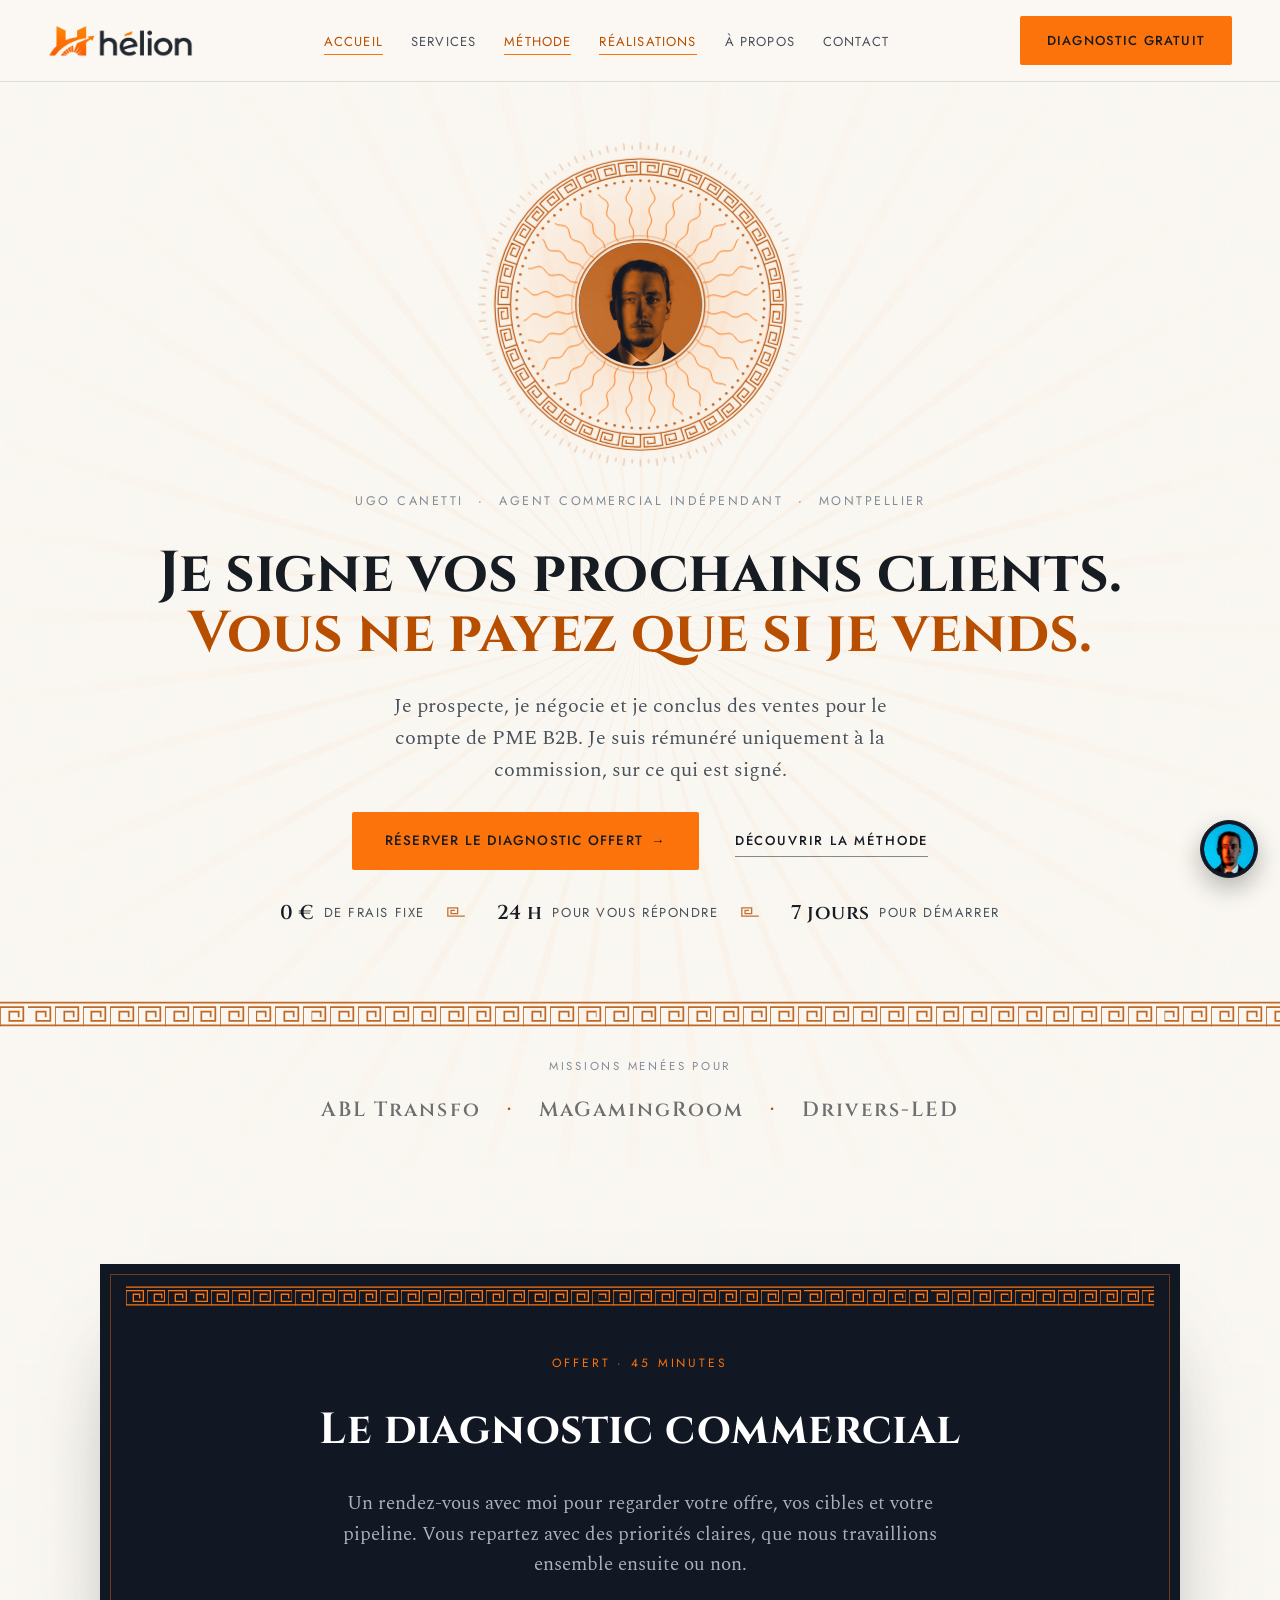
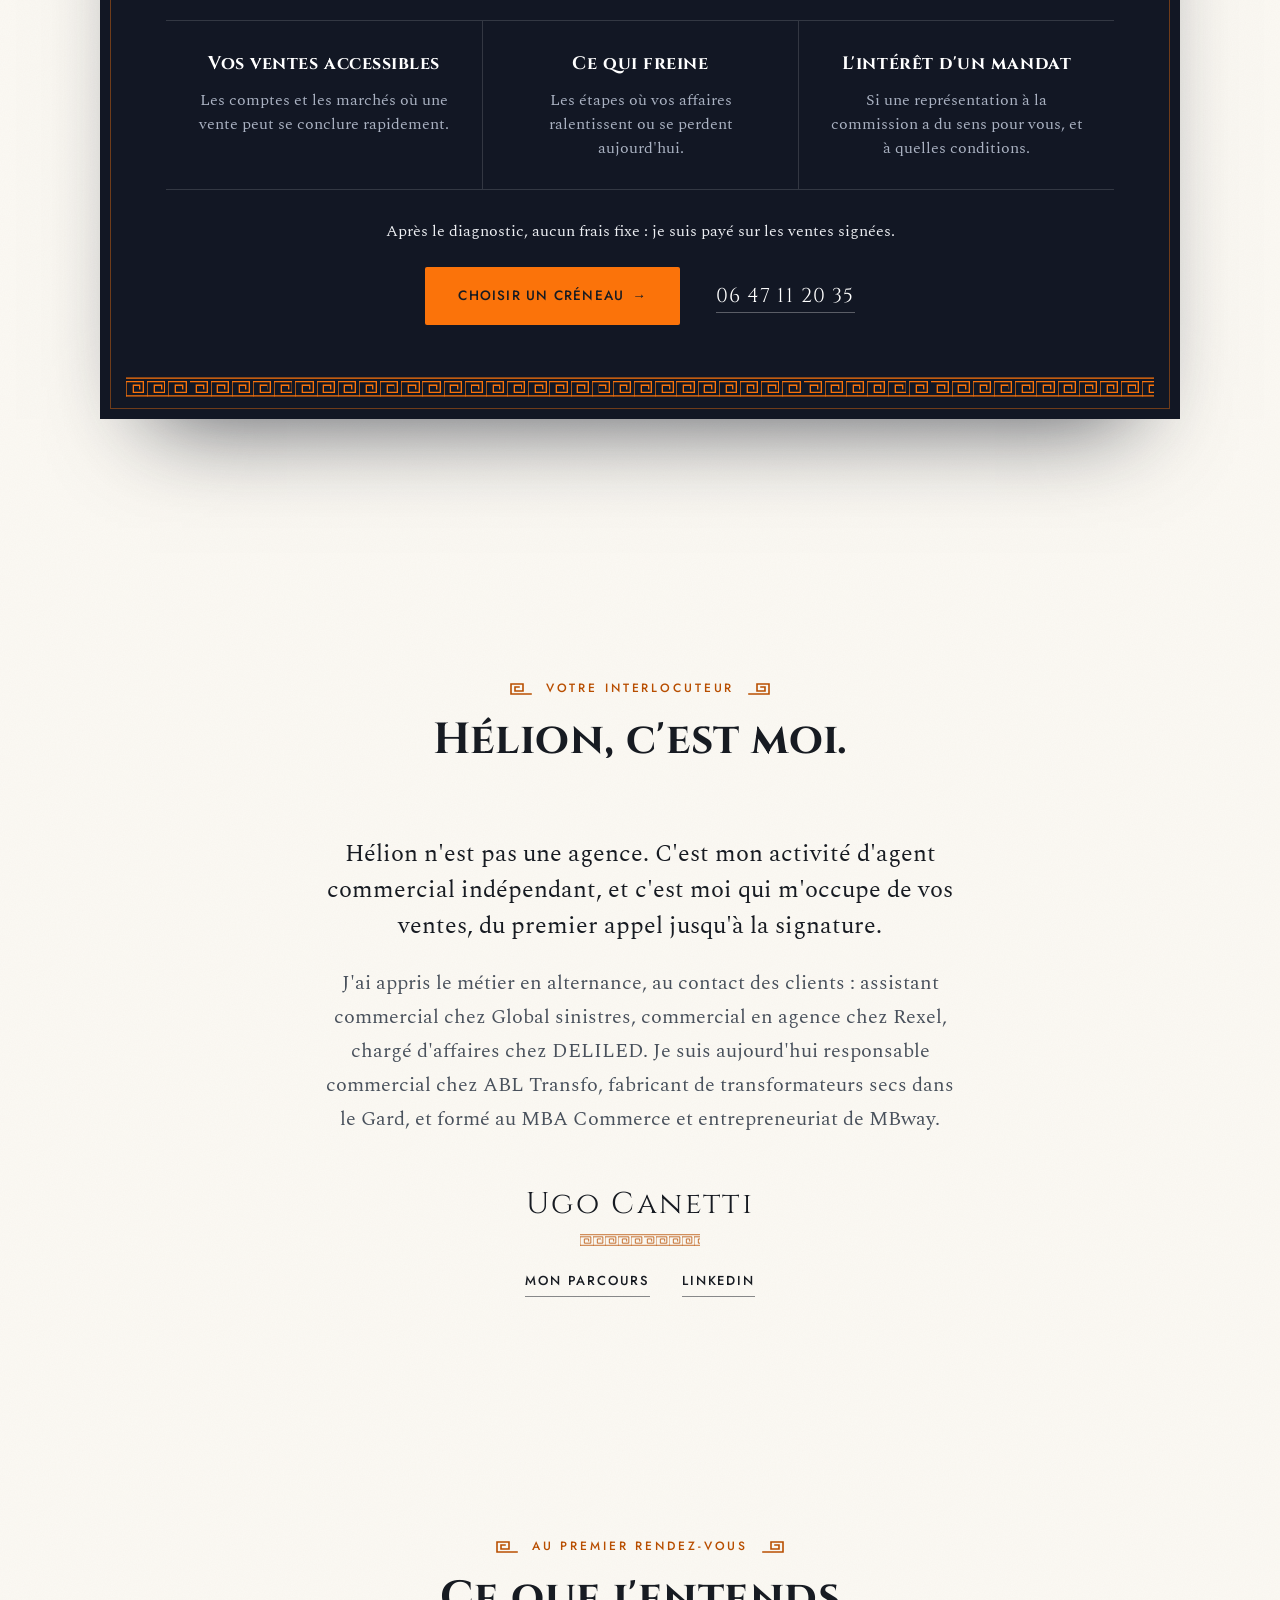
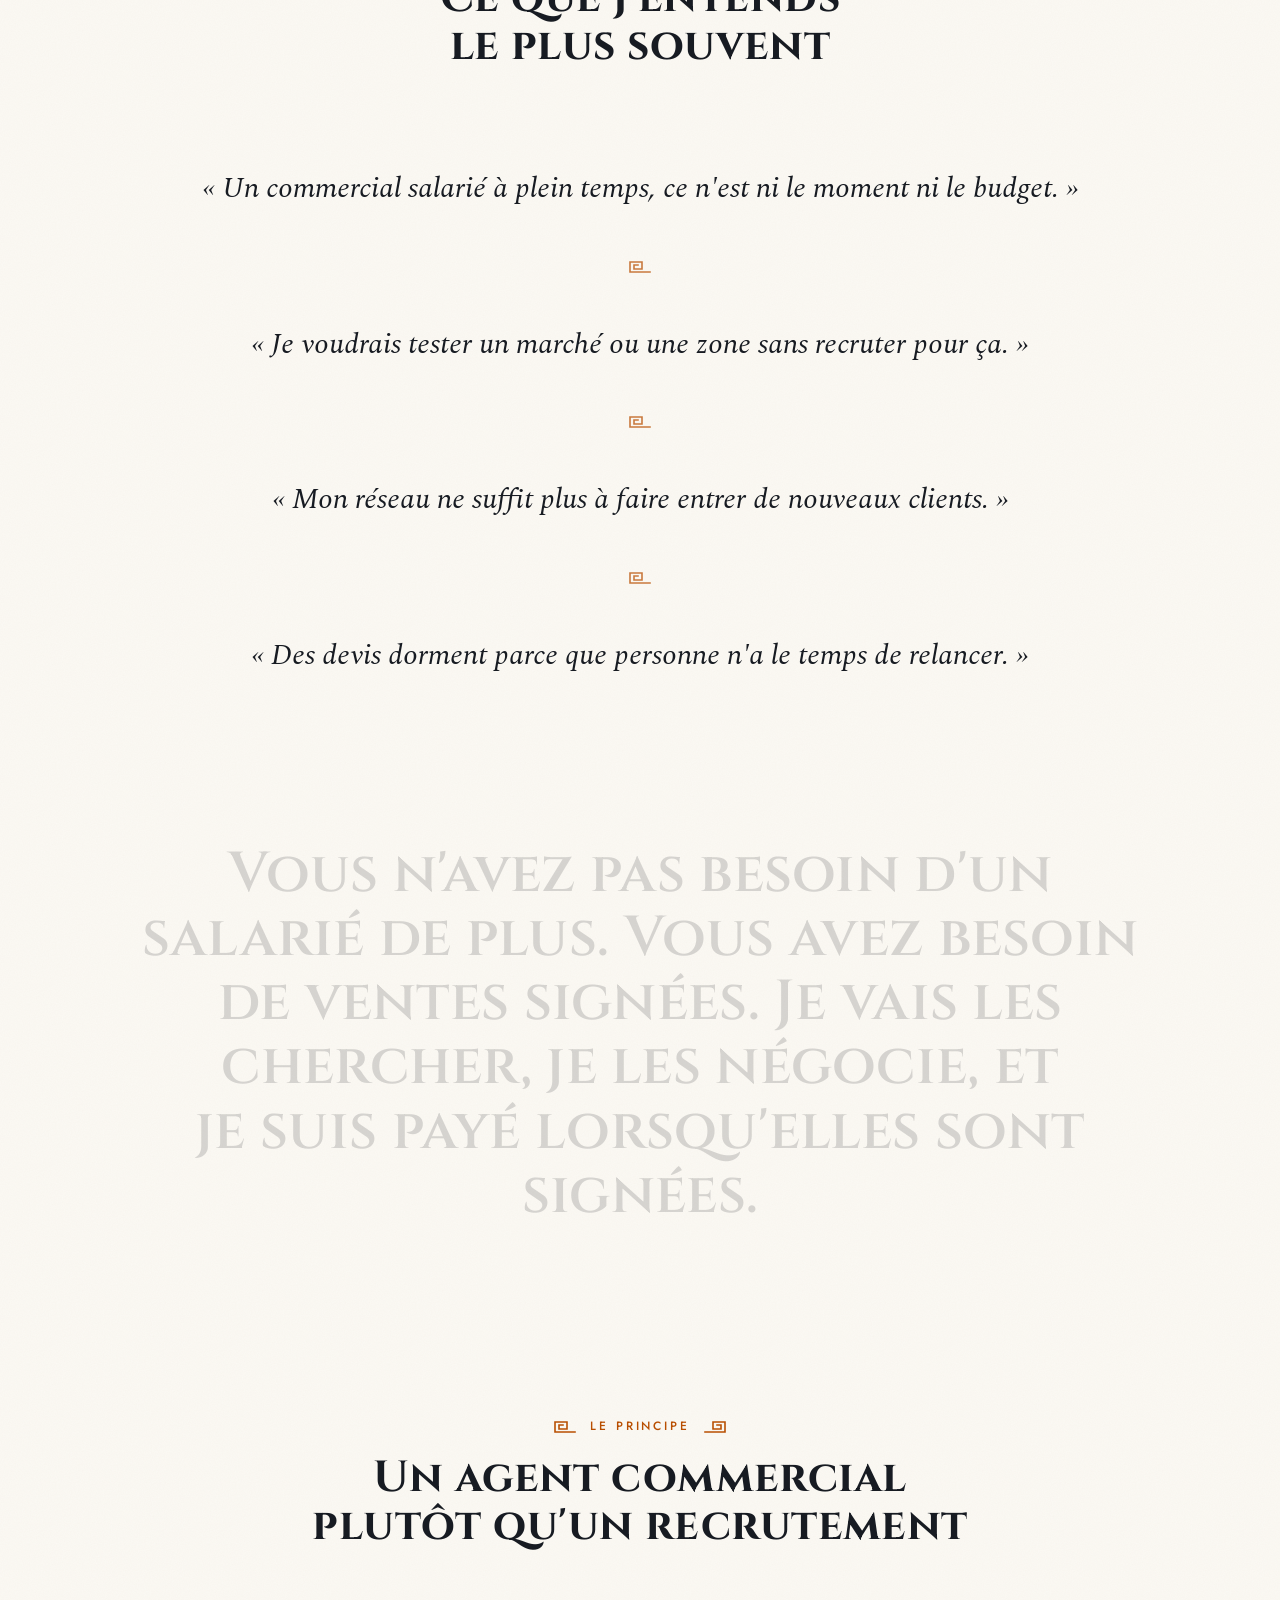
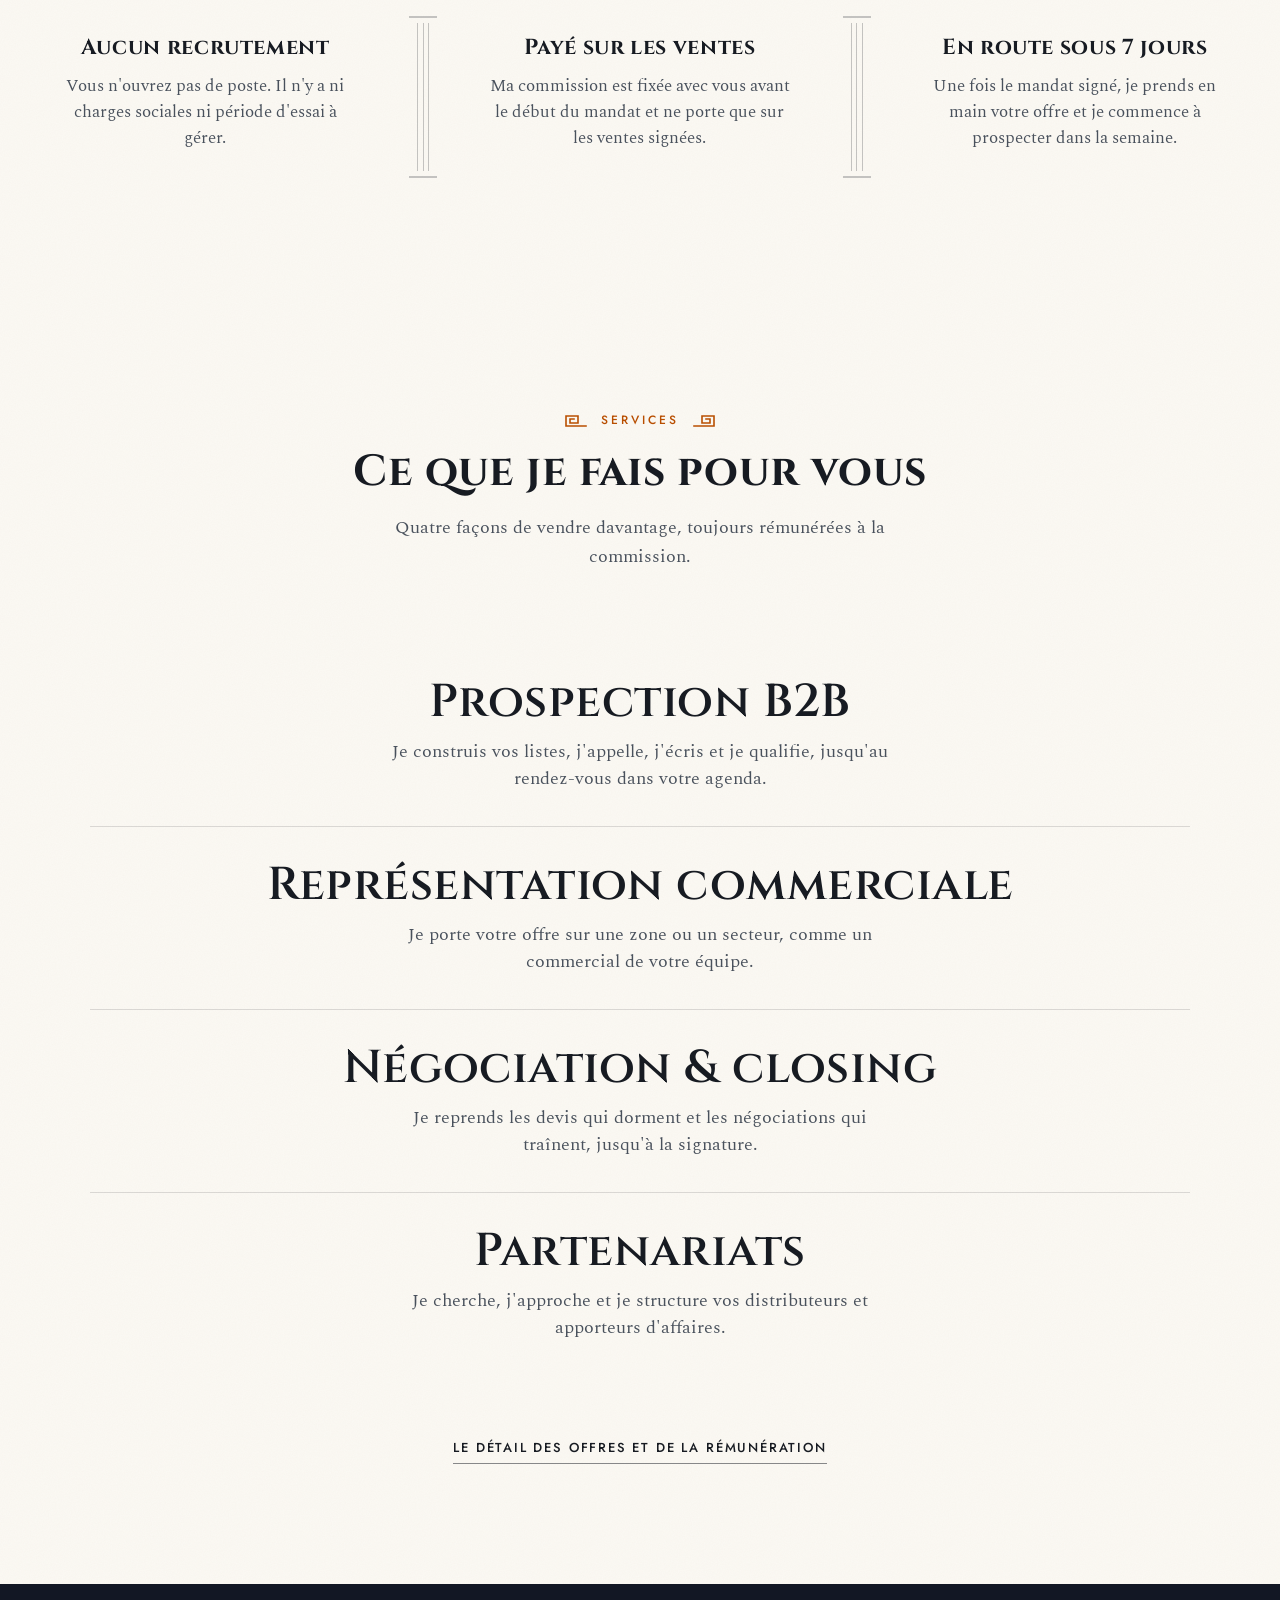
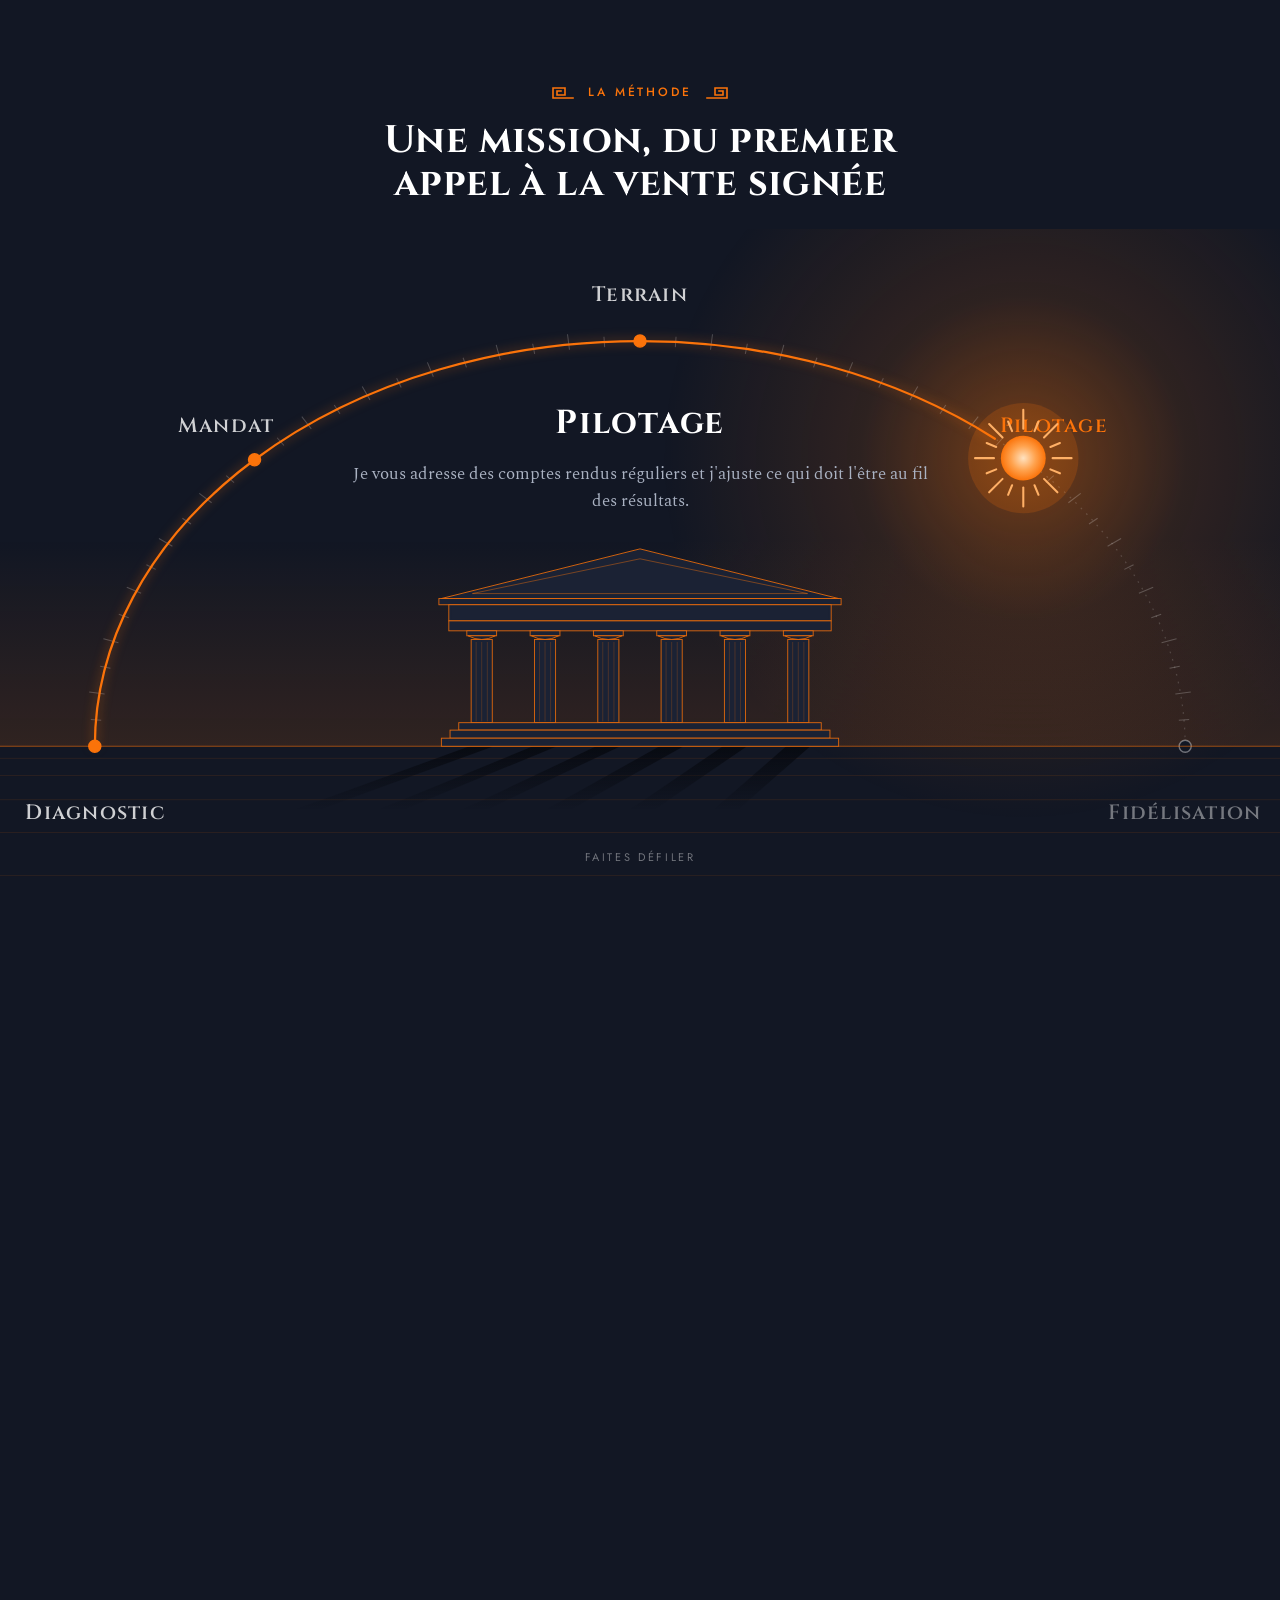
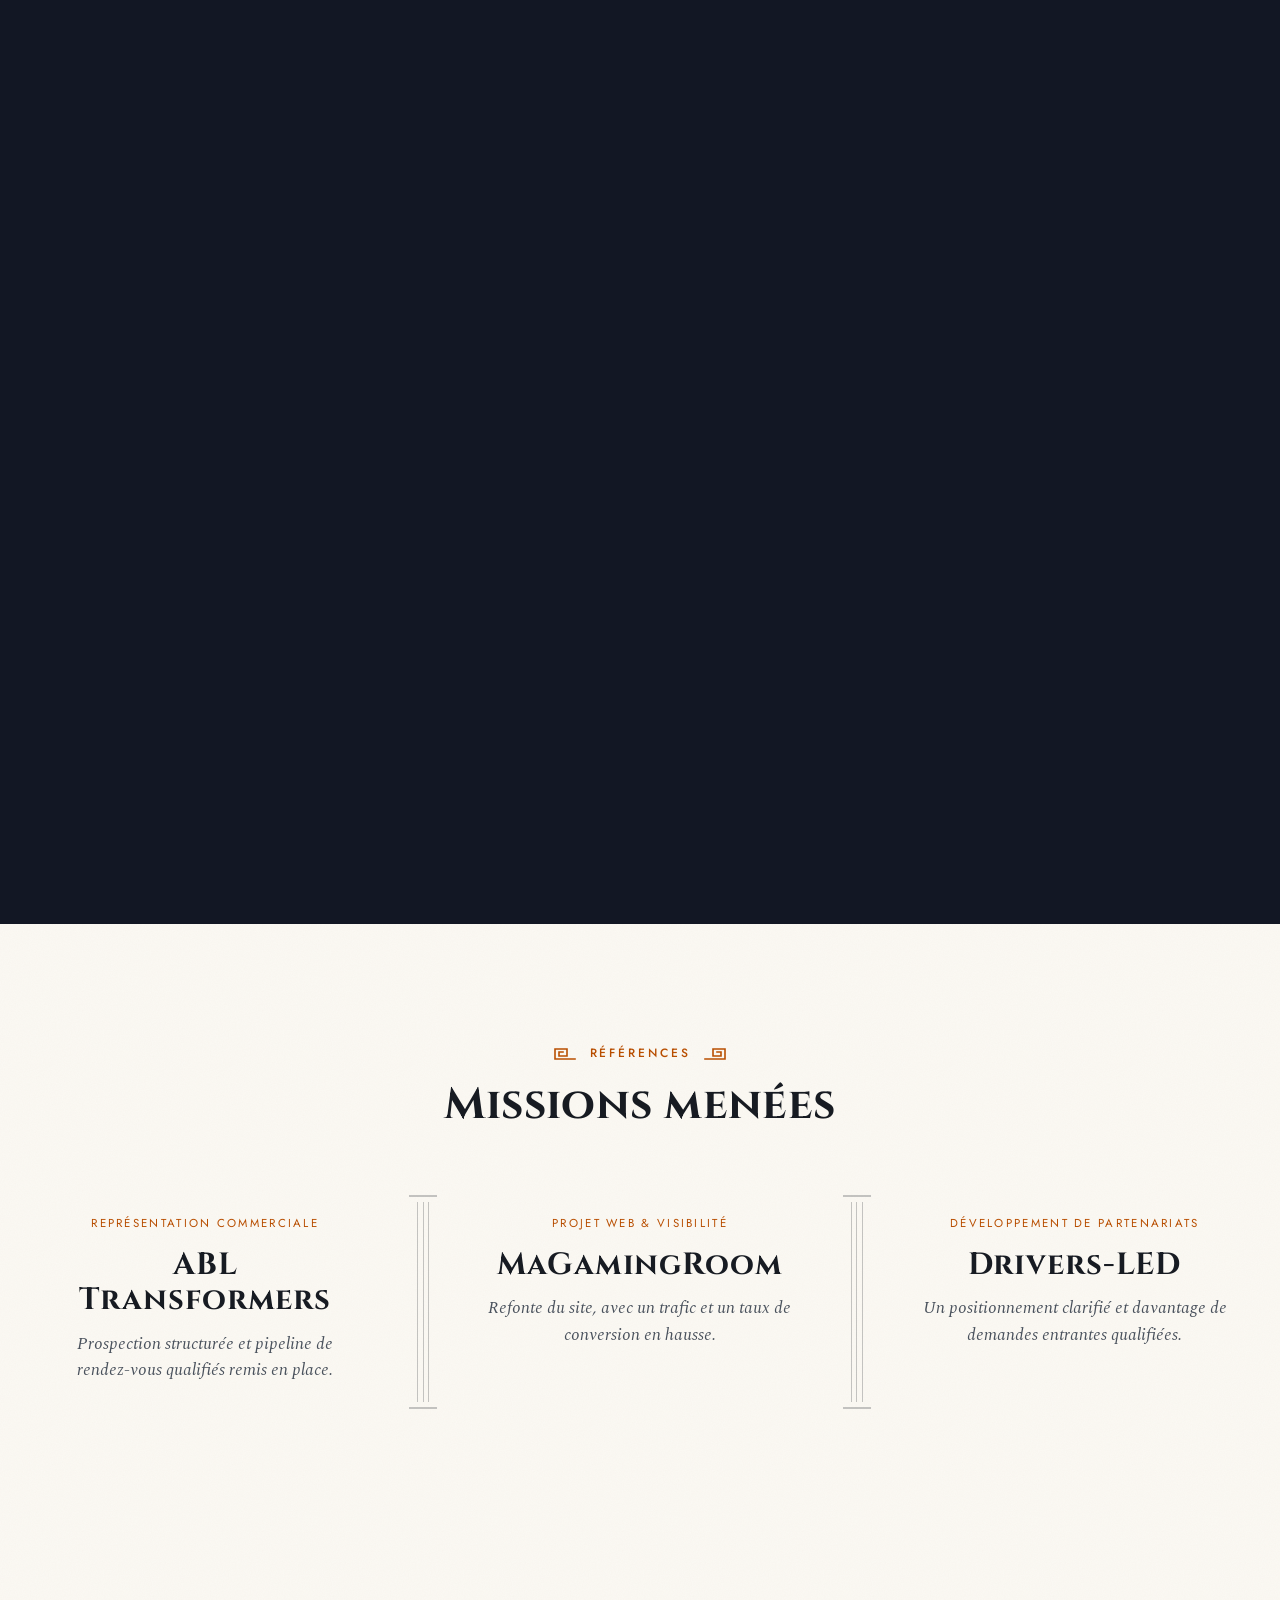
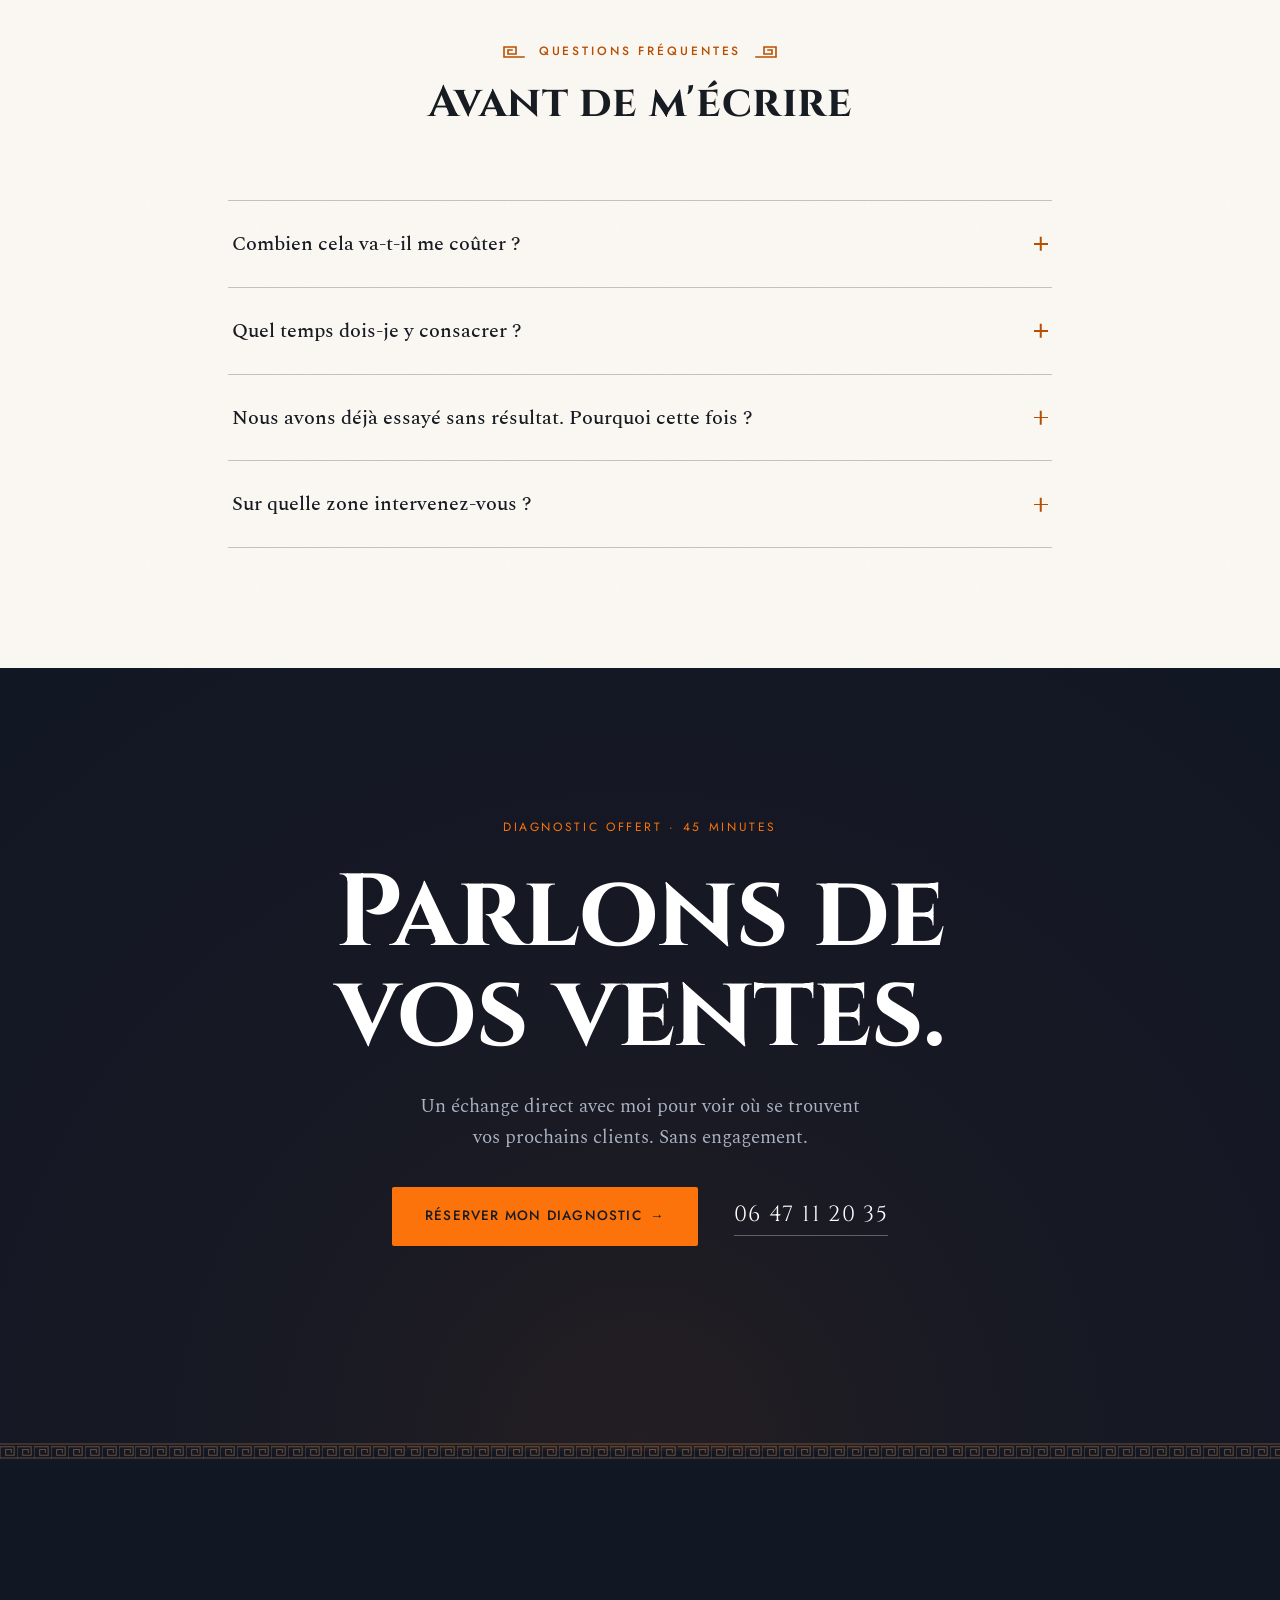
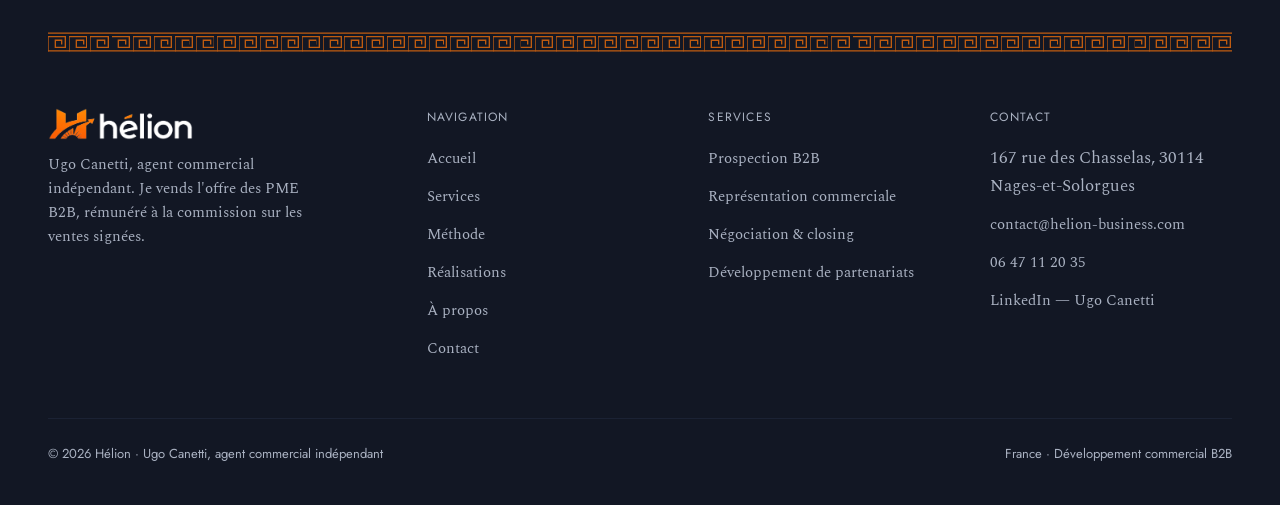
==== index.html @ 76d1ff65 "Balise de validation Google Search Console Co-Authored-By: Claude Opus 5.5 <noreply@anthropic.com> C" ====
<!doctype html>
<html lang="fr">
<head>
<meta charset="utf-8">
<meta name="viewport" content="width=device-width, initial-scale=1">
<title>Hélion — Développement commercial & croissance B2B</title>
<meta name="description" content="Ugo Canetti, agent commercial indépendant : prospection, représentation commerciale, négociation et développement de partenariats, rémunéré à la commission.">
<meta name="google-site-verification" content="7KWQ2Re-dw9lfB7O_xEin4o6RTpNWpI_SjtbQ-Vc73w">
<link rel="canonical" href="https://helion-business.com/">
<meta property="og:title" content="Hélion — Développement commercial & croissance B2B">
<meta property="og:description" content="Ugo Canetti, agent commercial indépendant : prospection, représentation commerciale, négociation et développement de partenariats, rémunéré à la commission.">
<meta property="og:url" content="https://helion-business.com/">
<meta property="og:type" content="website">
<meta property="og:locale" content="fr_FR">
<meta property="og:image" content="https://helion-business.com/assets/favicon-512.png">
<link rel="icon" href="favicon.ico" sizes="48x48">
<link rel="icon" type="image/png" sizes="32x32" href="assets/favicon-32.png">
<link rel="icon" type="image/png" sizes="512x512" href="assets/favicon-512.png">
<link rel="apple-touch-icon" href="assets/apple-touch-icon.png">
<style>
  @import url("https://fonts.googleapis.com/css2?family=Cinzel:wght@400;600;700;900&family=Spectral:ital,wght@0,400;0,500;0,600;1,400&family=Jost:wght@400;500;600&display=swap");

    :root{
    --paper:#FBF9F4;
    --white:#FFFFFF;
    --stone-2:#F4F4F2;
    --stone-3:#E8E7E2;
    --ink:#171B22;
    --ink-soft:#49515C;
    --ink-faint:#838C97;
    --accent-deep:#B84E00;
    --accent-vivid:#FB730A;
    --gold-pale:#FFD9B0;
    --terracotta:#8A3D00;
    --on-accent:#171B22;
    --line: rgba(23,27,34,0.12);
    --shadow: rgba(10,12,16,0.18);

    --navy:#121724;
    --navy-2:#1B2234;
    --on-navy:#EDEFF3;
    --on-navy-soft:#AAB2C2;

    --bg: var(--paper);
    --surface: var(--white);
    --surface-2: var(--stone-2);
    --surface-3: var(--stone-3);
    --text: var(--ink);
    --text-soft: var(--ink-soft);
    --text-faint: var(--ink-faint);
    --accent: var(--accent-deep);
    --accent-bright: var(--accent-vivid);
    --accent-2: var(--terracotta);
    --border: var(--line);
    --shadow-c: var(--shadow);
    --focus: #1F6F5C;
    --gold-shine: linear-gradient(100deg, var(--accent-deep) 0%, var(--gold-pale) 45%, var(--accent-vivid) 55%, var(--accent-deep) 100%);
  }
  /* The site is always white/gold by design, regardless of the visitor's OS
     theme preference — it no longer switches automatically with
     prefers-color-scheme. The dark palette is kept only for a possible future
     manual toggle (an explicit [data-theme="dark"] on the root). */
  :root[data-theme="dark"]{
    --bg:#15130C;
    --surface:#1D1A10;
    --surface-2:#241F13;
    --surface-3:#2C2618;
    --text:#F3EFE8;
    --text-soft:#CBBE97;
    --text-faint:#8F8465;
    --accent:#FF8A3D;
    --accent-bright:#FFA35F;
    --gold-pale:#FFD9B0;
    --accent-2:#D9691A;
    --on-accent:#1B1200;
    --border: rgba(243,239,232,0.14);
    --shadow-c: rgba(0,0,0,0.55);
  }

  *{box-sizing:border-box;}
  html{scroll-behavior:smooth;}
  @media (prefers-reduced-motion: reduce){ html{scroll-behavior:auto;} }

  body{
    margin:0;
    background:
      radial-gradient(ellipse 900px 500px at 15% -10%, color-mix(in srgb, var(--accent) 10%, transparent), transparent 60%),
      radial-gradient(ellipse 800px 600px at 100% 30%, color-mix(in srgb, var(--terracotta) 6%, transparent), transparent 62%),
      url("data:image/svg+xml,%3Csvg%20xmlns%3D%27http%3A//www.w3.org/2000/svg%27%20width%3D%27180%27%20height%3D%27180%27%3E%3Cfilter%20id%3D%27n%27%3E%3CfeTurbulence%20type%3D%27fractalNoise%27%20baseFrequency%3D%270.85%27%20numOctaves%3D%272%27%20stitchTiles%3D%27stitch%27/%3E%3CfeColorMatrix%20type%3D%27matrix%27%20values%3D%270%200%200%200%200.45%20%200%200%200%200%200.32%20%200%200%200%200%200.18%20%200%200%200%200.05%200%27/%3E%3C/filter%3E%3Crect%20width%3D%27100%25%27%20height%3D%27100%25%27%20filter%3D%27url%28%23n%29%27/%3E%3C/svg%3E") repeat,
      var(--bg);
    color:var(--text);
    font-family:"Spectral", Georgia, "Times New Roman", serif;
    font-size:17px;
    line-height:1.65;
    -webkit-font-smoothing:antialiased;
  }

  h1,h2,h3,.wordmark,.eyebrow,nav a,.btn,.step-num,.card-eyebrow,.tier-name{
    font-family:"Cinzel", "Times New Roman", serif;
  }
  .nav-links a, .btn, .eyebrow, .field label, .footer-head, .service-tag, .value-name, .faq-q{
    font-family:"Jost", Arial, sans-serif;
  }

  h1,h2,h3{ text-wrap:balance; color:var(--text); margin:0; font-weight:700; }
  p{ margin:0; }
  a{ color:inherit; }
  img{ max-width:100%; }

  .wrap{ max-width:2200px; margin:0 auto; padding:0 48px; }
  @media (max-width:640px){ .wrap{ padding:0 20px; } }
  .prose{ max-width:64ch; }

  ::selection{ background:var(--accent); color:var(--surface); }
  a:focus-visible, button:focus-visible, input:focus-visible, textarea:focus-visible, select:focus-visible{
    outline:2px solid var(--focus); outline-offset:3px;
  }

  /* ---------- Greek key divider (JS-populated) ---------- */
  .key-divider{ width:100%; height:18px; overflow:hidden; opacity:.55; }
  .key-divider svg{ width:100%; height:100%; display:block; stroke:var(--accent); fill:none; stroke-width:1.6; }

  /* ---------- Nav ---------- */
  header.site{
    position:sticky; top:0; z-index:50;
    background:var(--bg);
    border-bottom:1px solid var(--border);
  }
  .scroll-progress{
    position:absolute; left:0; top:100%; height:2px; width:0%;
    background:var(--accent);
    transition:width .1s linear;
  }
  @media (prefers-reduced-motion: reduce){ .scroll-progress{ transition:none; } }
  .nav-row{ display:flex; align-items:center; justify-content:space-between; gap:24px; padding:16px 48px; max-width:2200px; margin:0 auto; }
  .wordmark{ display:flex; align-items:center; gap:10px; font-size:20px; font-weight:700; letter-spacing:.06em; text-decoration:none; color:var(--text); }
  .wordmark svg{ width:30px; height:30px; flex:none; }
  .nav-links{ display:flex; align-items:center; gap:28px; list-style:none; margin:0; padding:0; }
  .nav-links a{ text-decoration:none; color:var(--text-soft); font-size:13px; letter-spacing:.09em; text-transform:uppercase; transition:color .15s; }
  .nav-links a:hover{ color:var(--accent); }
  a.btn.nav-cta{ display:none; }
  @media (min-width:860px){ a.btn.nav-cta{ display:inline-flex; } }
  .nav-mobile-toggle{ display:none; background:none; border:1px solid var(--border); color:var(--text); border-radius:3px; padding:8px 10px; font-size:18px; line-height:1; }
  @media (max-width:859px){
    .nav-links{ display:none; }
    .nav-mobile-toggle{ display:inline-flex; }
  }

  .btn{
    display:inline-flex; align-items:center; justify-content:center; gap:8px;
    padding:13px 26px; border-radius:2px; font-size:13px; letter-spacing:.09em; text-transform:uppercase;
    text-decoration:none; cursor:pointer; border:1px solid transparent; transition:transform .15s, box-shadow .15s, background .15s, color .15s;
    font-weight:500;
  }
  .btn-primary{ background:var(--accent-bright); color:var(--on-accent); box-shadow:0 4px 16px -6px color-mix(in srgb, var(--accent-bright) 60%, transparent); animation:btn-breathe 3.6s ease-in-out infinite; }
  .btn-primary:hover{ background:var(--accent-bright); transform:translateY(-2px); box-shadow:0 10px 26px -8px color-mix(in srgb, var(--accent-bright) 70%, transparent); animation-play-state:paused; }
  @keyframes btn-breathe{
    0%,100%{ box-shadow:0 4px 16px -6px color-mix(in srgb, var(--accent-bright) 60%, transparent); }
    50%{ box-shadow:0 4px 22px -4px color-mix(in srgb, var(--accent-bright) 85%, transparent); }
  }
  .btn-ghost{ background:transparent; color:var(--text); border-color:var(--border); }
  .btn-ghost:hover{ border-color:var(--accent); color:var(--accent); transform:translateY(-2px); }
  @media (prefers-reduced-motion: reduce){ .btn-primary:hover, .btn-ghost:hover{ transform:none; } .btn-primary{ animation:none; } }
  .btn-block{ width:100%; }

  section{ position:relative; padding:96px 0; }
  .eyebrow{ font-size:12.5px; letter-spacing:.16em; text-transform:uppercase; color:var(--accent); font-weight:600; display:flex; align-items:center; gap:10px; }
  .eyebrow::before{ content:""; width:26px; height:2px; background:var(--accent); }
  .section-head{ display:flex; flex-direction:column; gap:16px; margin-bottom:56px; }
  .section-head h2{ font-size:clamp(28px,3.6vw,42px); line-height:1.15; }
  .section-head .prose{ color:var(--text-soft); font-size:17.5px; }

  /* ---------- Hero ---------- */
  .hero{ padding-top:64px; padding-bottom:48px; overflow:hidden; }
  .hero-inner{ display:grid; grid-template-columns:minmax(0,1.3fr) minmax(0,.8fr); gap:40px 64px; align-items:center; text-align:left; position:relative; z-index:2; }
  @media (max-width:980px){ .hero-inner{ grid-template-columns:1fr; gap:36px; } }

  /* ---------- Hero scene: a Greco-Roman colonnade at dawn ----------
     Kept only as a faint, desaturated watermark behind the copy — a nod to
     the Hélion identity, not a loud illustration competing with the pitch. */
  .hero-scene{
    position:absolute; inset:0; z-index:0; overflow:hidden; pointer-events:none;
    opacity:.16; filter:saturate(.35) contrast(.92);
  }
  .hero-scene-svg{ width:100%; height:100%; display:block; }
  .hero-scene-sky{ fill:url(#heroSky); }
  .hero-scene-marble{ opacity:.4; mix-blend-mode:multiply; }
  .hero-scene-sun{ transform-origin:center; animation:sun-breathe 9s ease-in-out infinite; }
  @keyframes sun-breathe{ 0%,100%{ transform:scale(1); opacity:1; } 50%{ transform:scale(1.1); opacity:.82; } }
  @media (prefers-reduced-motion: reduce){ .hero-scene-sun{ animation:none; } }
  .hero-entablature{ filter:drop-shadow(0 2px 2px rgba(60,40,10,.12)); }
  .hero-entablature-grain{ opacity:.5; mix-blend-mode:multiply; }
  .hero-architrave-line{ fill:var(--accent-deep); opacity:.55; }
  .hero-frieze-units{ fill:none; stroke:var(--accent-deep); stroke-width:1.8; opacity:.6; }
  .col-base, .col-torus, .col-shaft, .col-capital, .col-abacus{
    fill:url(#heroStone); stroke:var(--accent-deep); stroke-width:.6; stroke-opacity:.25;
  }
  .col-shade{ fill:url(#colShade); mix-blend-mode:soft-light; stroke:none; }
  .col-flutes line{ stroke:var(--accent-deep); stroke-opacity:.28; stroke-width:1.3; }
  .hero-colonnade use{ filter:drop-shadow(3px 0 4px rgba(60,40,10,.14)); }
  .hero-col-shadow{ fill:url(#colShadow); }
  .hero-colonnade-back{ opacity:.42; filter:saturate(.65) blur(.6px); }
  .hero-pediment-face{ filter:drop-shadow(0 3px 3px rgba(60,40,10,.14)); }
  .hero-pediment-trim{ stroke:var(--accent-deep); stroke-width:2; opacity:.5; }
  .hero-pediment-sun{ fill:var(--accent-bright); opacity:.85; }
  .hero-pediment-rays{ stroke:var(--accent-deep); stroke-width:2; opacity:.4; }
  .hero-stylobate rect{ filter:drop-shadow(0 2px 2px rgba(60,40,10,.10)); }
  .hero-scene-floor{ fill:url(#heroFloor); }

  /* Soft veil behind the text so it stays crisp over the illustration */
  .hero-veil{
    position:absolute; left:50%; top:46%; transform:translate(-50%,-50%);
    width:min(1000px, 130%); height:120%; z-index:1; pointer-events:none;
    background:radial-gradient(ellipse at center, var(--paper) 0%, color-mix(in srgb, var(--paper) 88%, transparent) 45%, transparent 72%);
  }

  /* ---------- Hero: staggered entrance on load ---------- */
  @keyframes hero-in{ from{ opacity:0; transform:translateY(26px); } to{ opacity:1; transform:none; } }
  .hero-inner > *{ animation:hero-in .85s cubic-bezier(.2,.7,.2,1) both; }
  .hero-inner > *:nth-child(1){ animation-delay:.05s; }
  .hero-inner > *:nth-child(2){ animation-delay:.28s; }
  .hero-inner > *:nth-child(3){ animation-delay:.5s; }
  .hero-inner > *:nth-child(4){ animation-delay:.5s; }
  .hero-inner > *:nth-child(5){ animation-delay:.66s; }
  @media (prefers-reduced-motion: reduce){ .hero-inner > *{ animation:none; } }


  .sun-disc{ width:64px; height:64px; position:relative; z-index:1; }

  .hero-copy{ display:flex; flex-direction:column; align-items:flex-start; gap:26px; }
  .hero h1{ position:relative; z-index:1; font-size:clamp(32px,4.5vw,60px); line-height:1.08; max-width:none; text-wrap:balance; }
  .hero h1 em{ font-style:normal; display:block; }
  .hero .lede{ position:relative; z-index:1; max-width:58ch; font-size:19.5px; color:var(--text-soft); }
  .hero .lede strong{ color:var(--text); }
  .hero-ctas{ position:relative; z-index:1; display:flex; flex-wrap:wrap; gap:14px; margin-top:4px; }
  .btn-lg{ padding:17px 32px; font-size:13.5px; }
  .btn-block{ display:flex; width:100%; justify-content:center; }
  .hero-assure{ list-style:none; display:flex; flex-wrap:wrap; gap:10px 28px; padding:0; margin:0; font-family:"Jost",sans-serif; font-size:14.5px; font-weight:500; color:var(--text); }
  .hero-assure li{ display:flex; align-items:center; gap:9px; }
  .hero-assure li::before, .hero-card-list li::before{
    content:"✓"; flex:none; width:20px; height:20px; border-radius:50%; display:inline-flex; align-items:center; justify-content:center;
    background:var(--accent-bright); color:var(--on-accent); font-size:12px; font-weight:700; line-height:1;
  }

  .hero-card{
    position:relative; z-index:1; background:var(--navy); color:var(--on-navy); border-radius:3px;
    padding:34px 34px 28px; display:flex; flex-direction:column; gap:18px;
    border-top:4px solid var(--accent-bright);
    box-shadow:0 30px 60px -28px rgba(18,23,36,.55), 0 8px 18px -10px rgba(18,23,36,.35);
  }
  .hero-card-tag{ align-self:flex-start; font-family:"Jost",sans-serif; font-size:11.5px; font-weight:600; letter-spacing:.14em; text-transform:uppercase; color:var(--on-accent); background:var(--accent-bright); padding:5px 11px; border-radius:2px; }
  .hero-card h2{ font-size:clamp(22px,2.1vw,28px); line-height:1.2; color:#fff; }
  .hero-card-sub{ font-size:15.5px; line-height:1.55; color:color-mix(in srgb, var(--on-navy) 80%, transparent); }
  .hero-card-list{ list-style:none; padding:0; margin:0; display:flex; flex-direction:column; gap:12px; font-size:15.5px; line-height:1.45; }
  .hero-card-list li{ display:flex; gap:11px; align-items:flex-start; }
  .hero-card-list li::before{ margin-top:1px; }
  .hero-card-fee{ font-size:15px; padding-top:16px; border-top:1px solid rgba(255,255,255,.14); color:color-mix(in srgb, var(--on-navy) 88%, transparent); }
  .hero-card-fee strong{ color:var(--accent-bright); }
  .hero-card-foot{ font-family:"Jost",sans-serif; font-size:13.5px; text-align:center; color:color-mix(in srgb, var(--on-navy) 65%, transparent); }
  .hero-card-foot a{ color:#fff; font-weight:600; text-decoration:none; border-bottom:1px solid rgba(255,255,255,.35); }
  .hero-card-foot a:hover{ border-color:var(--accent-bright); }
  .hero-card .btn-primary{ animation:none; }

  .logo-strip{ grid-column:1 / -1; margin-top:16px; padding-top:28px; border-top:1px solid var(--border); display:flex; flex-wrap:wrap; gap:14px; justify-content:center; align-items:center; }
  .logo-strip-label{ font-family:"Jost",sans-serif; font-size:12px; letter-spacing:.16em; text-transform:uppercase; color:var(--text-faint); margin-right:10px; }
  .logo-plaque{
    border:1px solid var(--border); padding:12px 22px; border-radius:2px;
    font-family:"Cinzel", serif; font-size:13px; letter-spacing:.08em; color:var(--text-soft);
    background:var(--surface);
  }
  @media (max-width:640px){
    .hero{ padding-top:36px; }
    .hero-card{ padding:26px 22px 22px; }
    .hero-ctas .btn{ width:100%; justify-content:center; }
    .btn-lg{ padding:16px 20px; }
    .logo-strip-label{ width:100%; text-align:center; margin:0; }
  }
  .hero-inner > *:nth-child(6){ animation-delay:.8s; }

  /* ---------- Social proof bar ---------- */
  .proof-bar{ padding:40px 0; background:var(--surface-2); border-bottom:1px solid var(--border); position:relative; z-index:1; }
  .proof-grid{ display:grid; grid-template-columns:repeat(4,1fr); gap:24px; text-align:center; }
  @media (max-width:760px){ .proof-grid{ grid-template-columns:repeat(2,1fr); gap:32px 20px; } }
  .proof-item{ display:flex; flex-direction:column; gap:6px; }
  .proof-num{ font-family:"Cinzel",serif; font-size:clamp(26px,3.4vw,36px); font-weight:700; color:var(--accent); }
  .proof-label{ font-size:13px; color:var(--text-soft); line-height:1.4; }

  /* ---------- Pain / agitation ---------- */
  .pain-section{ padding-top:88px; }
  .pain-grid{ display:grid; grid-template-columns:repeat(2,1fr); gap:20px; margin-top:8px; }
  @media (max-width:700px){ .pain-grid{ grid-template-columns:1fr; } }
  .pain-item{ display:flex; align-items:flex-start; gap:14px; padding:20px 22px; background:var(--surface); border:1px solid var(--border); border-radius:4px; }
  .pain-mark{ flex:none; width:24px; height:24px; border-radius:50%; background:color-mix(in srgb, var(--accent-2) 16%, transparent); color:var(--accent-2); display:flex; align-items:center; justify-content:center; font-size:13px; font-weight:700; }
  .pain-item p{ font-size:15.5px; color:var(--text-soft); }
  .pain-bridge{ margin-top:32px; font-family:"Cinzel",serif; font-size:19px; text-align:center; color:var(--text); }

  /* ---------- Method bridge line ---------- */
  .method-bridge{ margin-top:40px; text-align:center; font-size:14.5px; color:var(--text-faint); font-family:"Jost",sans-serif; letter-spacing:.03em; }

  /* ---------- Objections ---------- */
  .objections-section{ padding-top:0; }
  .objection-card h3{ font-family:"Cinzel",serif; font-size:17px; font-style:italic; }
  .objection-card p{ margin-top:10px; color:var(--text-soft); font-size:14.5px; }

  /* ---------- Pillars (columns) ---------- */
  .pillars{ display:grid; grid-template-columns:repeat(3,1fr); gap:36px; }
  @media (max-width:760px){ .pillars{ grid-template-columns:1fr; gap:48px; } }
  .pillar{ text-align:center; display:flex; flex-direction:column; align-items:center; gap:18px; }
  .pillar svg{ width:72px; height:130px; }
  .pillar h3{ font-size:17px; letter-spacing:.03em; }
  .pillar p{ color:var(--text-soft); font-size:15.5px; }

  /* ---------- Cards / grids ---------- */
  .grid-3{ display:grid; grid-template-columns:repeat(3,1fr); gap:24px; }
  .grid-2{ display:grid; grid-template-columns:repeat(2,1fr); gap:24px; }
  @media (max-width:760px){ .grid-3, .grid-2{ grid-template-columns:1fr; } }

  .card{
    background:var(--surface); border:1px solid var(--border); border-radius:3px;
    padding:30px; position:relative; box-shadow:0 1px 0 var(--border) inset, 0 10px 24px -20px var(--shadow-c);
    transition:border-color .25s ease, box-shadow .25s ease;
  }
  .card:hover{
    border-color:color-mix(in srgb, var(--accent) 45%, var(--border));
    box-shadow:0 1px 0 var(--border) inset, 0 14px 28px -18px var(--shadow-c);
  }
  .card::before{
    content:""; position:absolute; top:0; left:0; width:34px; height:3px;
    background:var(--accent);
  }
  @media (prefers-reduced-motion: reduce){ .card{ transition:none; } }

  .service-mini{ display:flex; flex-direction:column; gap:12px; }
  .service-mini .num{ font-size:12px; color:var(--accent); letter-spacing:.1em; }
  .service-mini h3{ font-size:19px; }
  .service-mini p{ color:var(--text-soft); font-size:15px; }
  .service-mini a.mini-link{ margin-top:auto; font-family:"Jost",sans-serif; font-size:13px; text-transform:uppercase; letter-spacing:.08em; color:var(--accent); text-decoration:none; }

  /* ---------- Method arc ---------- */
  .arc-wrap{ position:relative; }
  .arc-svg{ width:100%; height:auto; display:block; }
  .arc-svg .arc-path{ fill:none; stroke:var(--border); stroke-width:2; }
  .arc-svg .arc-dot{ fill:var(--surface); stroke:var(--accent); stroke-width:3; }
  .arc-svg .arc-dot.filled{ fill:var(--accent); }
  .arc-svg .arc-dot{ transition:filter .4s ease; }
  .arc-svg .arc-dot.sun-active{ filter:drop-shadow(0 0 6px var(--accent-bright)); }
  @media (max-width:760px){ .arc-svg{ display:none; } }

  .steps-row{ display:grid; grid-template-columns:repeat(5,1fr); gap:20px; margin-top:8px; }
  @media (max-width:760px){
    .steps-row{ grid-template-columns:1fr; gap:0; margin-top:24px; position:relative; padding-left:34px; }
    .steps-row::before{ content:""; position:absolute; left:9px; top:6px; bottom:6px; width:2px; background:var(--border); }
  }
  .step{ text-align:center; display:flex; flex-direction:column; gap:8px; }
  .step .step-num, .step h3{ transition:color .5s ease, text-shadow .5s ease; }
  .step.sun-active .step-num{
    color:var(--accent-bright);
    text-shadow:0 0 12px color-mix(in srgb, var(--accent-bright) 55%, transparent);
  }
  .step.sun-active h3{
    color:var(--accent-deep);
    text-shadow:0 0 16px color-mix(in srgb, var(--accent-bright) 35%, transparent);
  }
  @media (prefers-reduced-motion: reduce){ .step .step-num, .step h3{ transition:none; } }
  @media (max-width:760px){
    .step{ text-align:left; padding-bottom:32px; position:relative; }
    .step::before{ content:""; position:absolute; left:-34px; top:4px; width:16px; height:16px; border-radius:50%; background:var(--surface); border:3px solid var(--accent); }
  }
  .step .step-num{ font-size:13px; color:var(--accent); letter-spacing:.1em; }
  .step h3{ font-size:16.5px; }
  .step p{ font-size:14.5px; color:var(--text-soft); }

  /* ---------- Case studies ---------- */
  .stele{
    background:var(--surface); border:1px solid var(--border); border-radius:2px; padding:26px;
    position:relative; overflow:hidden;
  }
  .stele::after{
    content:""; position:absolute; inset:6px; border:1px solid var(--border); pointer-events:none;
  }
  .stele .service-tag{ font-size:11.5px; letter-spacing:.1em; text-transform:uppercase; color:var(--accent); }
  .stele h3{ margin-top:10px; font-size:20px; font-family:"Cinzel",serif; }
  .stele-result{ margin-top:10px; font-size:14px; color:var(--accent); font-weight:600; }

  /* ---------- Full services ---------- */
  .service-block{ padding:48px 0; border-top:1px solid var(--border); display:grid; grid-template-columns:1fr 1fr; gap:48px; align-items:start; }
  .service-block:first-of-type{ border-top:none; }
  @media (max-width:820px){ .service-block{ grid-template-columns:1fr; gap:28px; } }
  .service-block .card-eyebrow{ font-size:12px; letter-spacing:.14em; text-transform:uppercase; color:var(--accent); }
  .service-block h3{ font-size:26px; margin-top:10px; }
  .service-block .tagline{ margin-top:12px; font-size:17px; color:var(--text-soft); font-style:italic; }
  .feature-list{ list-style:none; margin:20px 0 0; padding:0; display:flex; flex-direction:column; gap:9px; }
  .feature-list li{ display:flex; gap:10px; font-size:15px; color:var(--text-soft); }
  .feature-list li::before{ content:"—"; color:var(--accent); flex:none; }

  .stat-box{ background:var(--surface); border:1px solid var(--border); border-radius:3px; padding:24px; }
  .stat-row{ display:flex; align-items:baseline; justify-content:space-between; gap:16px; flex-wrap:wrap; font-variant-numeric:tabular-nums; }
  .stat-row + .stat-row{ margin-top:14px; padding-top:14px; border-top:1px dashed var(--border); }
  .stat-label{ font-size:13px; color:var(--text-faint); font-family:"Jost",sans-serif; }
  .stat-value{ font-size:15px; }
  .stat-arrow{ color:var(--accent); }
  .stat-final{ color:var(--accent); font-weight:600; }
  .funnel{ display:flex; flex-direction:column; gap:10px; }
  .funnel-row{ display:grid; grid-template-columns:1fr auto; gap:10px; align-items:center; font-size:13.5px; }
  .funnel-bar{ height:9px; border-radius:2px; background:var(--accent); }
  .funnel-track{ background:var(--surface-2); border-radius:2px; }

  /* ---------- Pricing ---------- */
  .tiers{ display:grid; grid-template-columns:repeat(3,1fr); gap:24px; margin-top:40px; }
  @media (max-width:820px){ .tiers{ grid-template-columns:1fr; } }
  .pricing-note{ margin-top:28px; text-align:center; font-size:14px; color:var(--text-faint); font-family:"Jost",sans-serif; }
  .tier{ background:var(--surface); border:1px solid var(--border); border-radius:3px; padding:32px 28px; display:flex; flex-direction:column; gap:18px; }
  .tier.featured{ border-color:var(--accent); box-shadow:0 10px 30px -12px var(--shadow-c); }
  .tier-name{ font-size:15px; letter-spacing:.08em; }
  .tier-price{ font-size:32px; font-weight:700; }
  .tier-price span{ font-size:14px; color:var(--text-faint); font-family:"Jost",sans-serif; font-weight:400; }
  .tier ul{ list-style:none; margin:0; padding:0; display:flex; flex-direction:column; gap:10px; flex:1; }
  .tier li{ font-size:14.5px; color:var(--text-soft); display:flex; gap:8px; }
  .tier li::before{ content:"—"; color:var(--accent); }

  /* ---------- Services page (v2) ---------- */
  .btn-ghost-light{ background:transparent; color:#fff; border-color:rgba(255,255,255,.35); }
  .btn-ghost-light:hover{ border-color:var(--accent-bright); color:var(--accent-bright); transform:translateY(-2px); }
  .sv-hero{ position:relative; overflow:hidden; background:var(--navy); color:var(--on-navy); padding:80px 0 64px; margin-top:-1px; }
  .sv-hero::before{ content:""; position:absolute; inset:0; pointer-events:none;
    background:radial-gradient(ellipse 700px 420px at 88% -10%, color-mix(in srgb, var(--accent-bright) 34%, transparent), transparent 65%),
               radial-gradient(ellipse 600px 380px at 0% 110%, color-mix(in srgb, var(--accent-bright) 14%, transparent), transparent 70%); animation:ambient-drift 18s ease-in-out infinite alternate; }
  .sv-hero-inner{ position:relative; z-index:1; display:grid; grid-template-columns:minmax(0,1.35fr) minmax(0,.65fr); gap:36px 64px; align-items:center; }
  @media (max-width:980px){ .sv-hero-inner{ grid-template-columns:1fr; } }
  .sv-hero-copy{ display:flex; flex-direction:column; align-items:flex-start; gap:26px; }
  .sv-hero .eyebrow{ color:var(--accent-bright); }
  .sv-hero .eyebrow::before{ background:var(--accent-bright); }
  .sv-hero h1{ color:#fff; font-size:clamp(32px,4.4vw,58px); line-height:1.08; max-width:none; text-wrap:balance; }
  .sv-hero h1 em{ font-style:normal; display:block; color:var(--accent-bright); background:none; -webkit-text-fill-color:var(--accent-bright); animation:none; }
  .sv-hero .lede{ max-width:60ch; font-size:19.5px; color:var(--on-navy-soft); }
  .sv-hero .lede strong{ color:#fff; }
  .sv-hero-inner > *{ animation:hero-in .85s cubic-bezier(.2,.7,.2,1) both; }
  .sv-hero-inner > *:nth-child(2){ animation-delay:.2s; } .sv-hero-inner > *:nth-child(3){ animation-delay:.4s; }
  @media (prefers-reduced-motion: reduce){ .sv-hero-inner > *, .sv-hero::before{ animation:none; } }
  .sv-facts{ list-style:none; margin:0; padding:10px 30px; background:rgba(255,255,255,.05); border:1px solid rgba(255,255,255,.12); border-top:4px solid var(--accent-bright); border-radius:3px; display:flex; flex-direction:column; }
  .sv-facts li{ display:flex; align-items:baseline; justify-content:space-between; gap:16px; padding:18px 0; }
  .sv-facts li + li{ border-top:1px dashed rgba(255,255,255,.18); }
  .sv-facts strong{ font-family:"Cinzel",serif; font-size:clamp(26px,2.8vw,38px); color:var(--accent-bright); white-space:nowrap; }
  .sv-facts span{ font-family:"Jost",sans-serif; font-size:14.5px; letter-spacing:.04em; color:var(--on-navy-soft); text-align:right; }
  .sv-jumps{ grid-column:1 / -1; display:grid; grid-template-columns:repeat(4,minmax(0,1fr)); gap:16px; width:100%; margin-top:14px; }
  @media (max-width:980px){ .sv-jumps{ grid-template-columns:repeat(2,minmax(0,1fr)); } }
  @media (max-width:560px){ .sv-jumps{ grid-template-columns:1fr; } }
  .sv-jump{ position:relative; display:flex; flex-direction:column; gap:6px; padding:22px 22px 20px; text-decoration:none; color:#fff;
    background:rgba(255,255,255,.05); border:1px solid rgba(255,255,255,.12); border-radius:3px; transition:transform .25s ease, border-color .25s ease, background .25s ease; }
  .sv-jump:hover{ transform:translateY(-5px); border-color:var(--accent-bright); background:rgba(255,255,255,.09); }
  .sv-jump-n{ position:absolute; top:16px; right:18px; font-family:"Cinzel",serif; font-size:13px; letter-spacing:.1em; color:var(--accent-bright); }
  .sv-jump-ic{ color:var(--accent-bright); display:flex; margin-bottom:6px; }
  .sv-jump-t{ font-family:"Cinzel",serif; font-size:17px; line-height:1.25; }
  .sv-jump-d{ font-size:14px; line-height:1.45; color:var(--on-navy-soft); }

  .sv-sec{ padding:84px 0; scroll-margin-top:80px; }
  .sv-alt{ background:color-mix(in srgb, var(--surface) 78%, transparent); border-top:1px solid var(--border); border-bottom:1px solid var(--border); }
  .sv-block{ display:grid; grid-template-columns:minmax(0,1.15fr) minmax(0,.85fr); gap:64px; align-items:center; padding:0; border:0; }
  .sv-flip .sv-main{ order:2; } .sv-flip .sv-box{ order:1; }
  @media (max-width:900px){ .sv-block{ grid-template-columns:1fr; gap:32px; } .sv-flip .sv-main, .sv-flip .sv-box{ order:0; } .sv-sec{ padding:56px 0; } }
  .sv-main{ position:relative; display:flex; flex-direction:column; align-items:flex-start; gap:6px; }
  .sv-ghost{ position:absolute; top:-30px; right:0; z-index:0; font-family:"Cinzel",serif; font-weight:700; font-size:clamp(110px,13vw,190px); line-height:1; color:transparent;
    -webkit-text-stroke:1.5px color-mix(in srgb, var(--accent-bright) 38%, transparent); opacity:.55; pointer-events:none; user-select:none; }
  .sv-main > *:not(.sv-ghost){ position:relative; z-index:1; }
  .sv-head{ display:flex; align-items:center; gap:14px; margin-bottom:6px; }
  .sv-icon{ width:52px; height:52px; border-radius:3px; display:inline-flex; align-items:center; justify-content:center; background:var(--accent-bright); color:var(--on-accent); box-shadow:0 10px 22px -10px color-mix(in srgb, var(--accent-bright) 80%, transparent); }
  .sv-block h3{ font-size:clamp(26px,3vw,36px); line-height:1.15; margin-top:4px; }
  .sv-block h3 small{ font-size:.52em; font-weight:400; color:var(--text-faint); letter-spacing:.02em; }
  .sv-block .tagline{ margin:14px 0 6px; padding-left:18px; border-left:3px solid var(--accent-bright); font-size:18px; line-height:1.5; max-width:52ch; }
  .sv-checks{ list-style:none; margin:14px 0 26px; padding:0; display:flex; flex-direction:column; gap:12px; }
  .sv-checks li{ display:flex; gap:12px; align-items:flex-start; font-size:16px; line-height:1.45; color:var(--text); }
  .sv-checks li::before{ content:"✓"; flex:none; margin-top:1px; width:21px; height:21px; border-radius:50%; display:inline-flex; align-items:center; justify-content:center; background:color-mix(in srgb, var(--accent-bright) 18%, transparent); color:var(--accent-deep); font-size:12px; font-weight:700; }
  .sv-box{ background:var(--navy); color:var(--on-navy); border:0; border-top:4px solid var(--accent-bright); border-radius:3px; padding:32px 30px; box-shadow:0 30px 60px -30px rgba(18,23,36,.55); }
  .sv-box-title{ font-family:"Jost",sans-serif; font-size:12px; font-weight:600; letter-spacing:.16em; text-transform:uppercase; color:var(--accent-bright); margin-bottom:18px; }
  .sv-box .stat-row + .stat-row{ border-top:1px dashed rgba(255,255,255,.18); }
  .sv-box .stat-label{ color:var(--on-navy-soft); font-size:13.5px; }
  .sv-box .stat-value{ color:#fff; font-size:15.5px; text-align:right; }
  .sv-box .stat-final{ color:var(--accent-bright); }

  .sv-center{ align-items:center; text-align:center; }
  .sv-center .prose{ max-width:62ch; }
  .sv-start{ padding:84px 0 56px; }
  .sv-steps{ list-style:none; margin:0; padding:0; display:grid; grid-template-columns:repeat(3,minmax(0,1fr)); gap:28px; counter-reset:none; position:relative; }
  @media (max-width:900px){ .sv-steps{ grid-template-columns:1fr; } }
  .sv-steps li{ position:relative; background:var(--surface); border:1px solid var(--border); border-radius:3px; padding:34px 28px 28px; display:flex; flex-direction:column; gap:10px; }
  .sv-steps li:not(:last-child)::after{ content:"→"; position:absolute; right:-24px; top:50%; transform:translateY(-50%); color:var(--accent-bright); font-size:22px; z-index:2; }
  @media (max-width:900px){ .sv-steps li:not(:last-child)::after{ content:"↓"; right:auto; left:50%; top:auto; bottom:-26px; transform:translateX(-50%); } }
  .sv-step-n{ width:44px; height:44px; border-radius:50%; background:var(--accent-bright); color:var(--on-accent); font-family:"Cinzel",serif; font-weight:700; font-size:20px; display:inline-flex; align-items:center; justify-content:center; box-shadow:0 8px 18px -8px color-mix(in srgb, var(--accent-bright) 80%, transparent); }
  .sv-steps h3{ font-size:20px; margin-top:6px; }
  .sv-steps p{ font-size:15.5px; color:var(--text-soft); line-height:1.55; }

  .sv-pay{ padding:56px 0 96px; }
  .sv-pay .tiers{ margin-top:8px; }
  .sv-pay .tier{ position:relative; align-items:flex-start; padding:36px 30px; transition:transform .25s ease, box-shadow .25s ease; }
  .sv-pay .tier:hover{ transform:translateY(-6px); box-shadow:0 20px 40px -22px var(--shadow-c); }
  .sv-pay .tier.featured{ background:var(--navy); color:var(--on-navy); border-color:var(--navy); border-top:4px solid var(--accent-bright); transform:translateY(-10px); box-shadow:0 30px 60px -26px rgba(18,23,36,.6); }
  .sv-pay .tier.featured:hover{ transform:translateY(-16px); }
  .sv-pay .tier.featured .tier-name{ color:#fff !important; }
  .sv-pay .tier.featured li{ color:var(--on-navy-soft); }
  .sv-pay .tier.featured li::before{ color:var(--accent-bright); }
  .sv-tier-ic{ font-family:"Cinzel",serif; font-size:34px; font-weight:700; color:var(--accent-bright); line-height:1; }
  .sv-tier-flag{ position:absolute; top:-1px; right:20px; transform:translateY(-50%); background:var(--accent-bright); color:var(--on-accent); font-family:"Jost",sans-serif; font-size:11px; font-weight:600; letter-spacing:.14em; text-transform:uppercase; padding:6px 12px; border-radius:2px; }
  .sv-pay .tier-name{ font-family:"Cinzel",serif; font-size:19px; letter-spacing:.03em; }
  .sv-pay .tier li::before{ content:"✓"; font-weight:700; }
  .sv-final{ margin-top:72px; position:relative; overflow:hidden; padding:56px; }
  .sv-final::before{ content:""; position:absolute; inset:0; pointer-events:none; background:radial-gradient(ellipse 520px 300px at 100% 0%, color-mix(in srgb, var(--accent-bright) 30%, transparent), transparent 70%); }
  .sv-final > *{ position:relative; }
  .sv-final > div:first-child{ flex:1 1 380px; }
  .sv-final h3{ font-size:clamp(22px,2.6vw,30px); line-height:1.25; max-width:30ch; text-wrap:balance; }
  .sv-final-ctas{ display:flex; flex-direction:column; align-items:flex-start; gap:14px; }
  .sv-final-tel{ font-family:"Jost",sans-serif; font-size:14px; color:var(--on-navy-soft); text-decoration:none; border-bottom:1px solid rgba(255,255,255,.3); }
  .sv-final-tel:hover{ color:#fff; border-color:var(--accent-bright); }
  @media (max-width:640px){
    .sv-hero{ padding:48px 0 44px; } .sv-final{ padding:32px 22px; } .sv-hero-ctas .btn{ width:100%; justify-content:center; }
    .sv-box{ padding:26px 22px; } .sv-box .stat-value{ text-align:left; } .sv-pay .tier.featured{ transform:none; } .sv-final-ctas, .sv-final-ctas .btn{ width:100%; } .sv-final-ctas .btn{ justify-content:center; }
    }

  /* ---------- Portrait / identity ---------- */
  @keyframes ring-spin{ to{ transform:rotate(360deg); } }
  .portrait{ position:relative; display:inline-block; flex:none; width:var(--s,80px); height:var(--s,80px); padding:4px; border-radius:50%; overflow:hidden; isolation:isolate; background:var(--paper); box-shadow:0 14px 34px -14px rgba(18,23,36,.55); }
  .portrait::before{ content:""; position:absolute; inset:-50%; z-index:-1; background:conic-gradient(from 0deg, var(--accent-bright), color-mix(in srgb, var(--accent-bright) 8%, transparent) 30%, var(--accent-deep) 55%, color-mix(in srgb, var(--accent-bright) 8%, transparent) 80%, var(--accent-bright)); animation:ring-spin 9s linear infinite; }
  .portrait img{ display:block; width:100%; height:100%; border-radius:50%; object-fit:cover; border:3px solid var(--paper); background:#12a5e8; }
  .portrait-xl{ padding:6px; } .portrait-xl img{ border-width:5px; }
  @media (prefers-reduced-motion: reduce){ .portrait::before{ animation:none; } }
  .hero-id{ display:flex; align-items:center; gap:16px; padding:10px 20px 10px 10px; background:var(--surface); border:1px solid var(--border); border-radius:60px; box-shadow:0 10px 26px -16px rgba(18,23,36,.35); }
  .hero-id-t{ display:flex; flex-direction:column; line-height:1.25; }
  .hero-id-t strong{ font-family:"Cinzel",serif; font-size:17px; letter-spacing:.02em; }
  .hero-id-t span{ font-family:"Jost",sans-serif; font-size:13px; color:var(--text-soft); letter-spacing:.03em; }
  .in-link{ display:inline-flex; align-items:center; justify-content:center; width:34px; height:34px; border-radius:50%; background:#0A66C2; color:#fff; margin-left:6px; transition:transform .2s ease; }
  .in-link:hover{ transform:translateY(-2px) scale(1.06); }
  .btn-ic{ display:inline-flex; margin-right:10px; }
  @media (max-width:640px){ .hero-id{ width:100%; border-radius:44px; } }

  /* ---------- Founder band (home) ---------- */
  .founder{ padding:88px 0 24px; }
  .founder-grid{ display:grid; grid-template-columns:auto minmax(0,1fr); gap:64px; align-items:center; }
  @media (max-width:820px){ .founder-grid{ grid-template-columns:1fr; gap:32px; justify-items:start; } }
  .founder-text{ display:flex; flex-direction:column; gap:18px; max-width:76ch; }
  .founder-text h2{ font-size:clamp(28px,3.6vw,44px); line-height:1.12; }
  .founder-text h2 em{ font-style:normal; }
  .founder-text .prose{ color:var(--text-soft); font-size:17.5px; }
  .founder-chips{ list-style:none; display:flex; flex-wrap:wrap; gap:10px; padding:0; margin:0; }
  .founder-chips li{ font-family:"Jost",sans-serif; font-size:13.5px; padding:8px 14px; border:1px solid var(--border); border-radius:40px; background:var(--surface); color:var(--text); }
  .founder-chips li::before{ content:"●"; color:var(--accent-bright); font-size:9px; margin-right:9px; vertical-align:2px; }

  /* ---------- About page (v2) ---------- */
  .ab-hero{ position:relative; overflow:hidden; background:var(--navy); color:var(--on-navy); padding:84px 0 76px; margin-top:-1px; }
  .ab-hero::before{ content:""; position:absolute; inset:0; pointer-events:none;
    background:radial-gradient(ellipse 640px 420px at 12% 20%, color-mix(in srgb, var(--accent-bright) 30%, transparent), transparent 65%),
               radial-gradient(ellipse 560px 360px at 100% 110%, color-mix(in srgb, var(--accent-bright) 14%, transparent), transparent 70%); animation:ambient-drift 18s ease-in-out infinite alternate; }
  @media (prefers-reduced-motion: reduce){ .ab-hero::before{ animation:none; } }
  .ab-hero-grid{ position:relative; z-index:1; display:grid; grid-template-columns:auto minmax(0,1fr); gap:72px; align-items:center; }
  @media (max-width:860px){ .ab-hero-grid{ grid-template-columns:1fr; gap:36px; justify-items:start; } }
  .ab-hero .portrait{ background:var(--navy); box-shadow:0 30px 70px -26px rgba(0,0,0,.7); }
  .ab-hero .portrait img{ border-color:var(--navy); }
  .ab-intro{ display:flex; flex-direction:column; align-items:flex-start; gap:22px; }
  .ab-intro > *{ animation:hero-in .85s cubic-bezier(.2,.7,.2,1) both; }
  .ab-intro > *:nth-child(2){ animation-delay:.1s; } .ab-intro > *:nth-child(3){ animation-delay:.2s; } .ab-intro > *:nth-child(4){ animation-delay:.3s; } .ab-intro > *:nth-child(5){ animation-delay:.42s; }
  @media (prefers-reduced-motion: reduce){ .ab-intro > *{ animation:none; } }
  .ab-hero .eyebrow{ color:var(--accent-bright); } .ab-hero .eyebrow::before{ background:var(--accent-bright); }
  .ab-hero h1{ color:#fff; font-size:clamp(34px,5vw,64px); line-height:1.06; }
  .ab-hero h1 em{ font-style:normal; color:var(--accent-bright); }
  .ab-role{ font-family:"Jost",sans-serif; font-size:15px; letter-spacing:.1em; text-transform:uppercase; color:var(--on-navy-soft); }
  .ab-hero .lede{ font-size:19px; max-width:62ch; color:var(--on-navy-soft); }
  .ab-path{ padding:88px 0 40px; }
  .ab-cols{ display:grid; grid-template-columns:minmax(0,1.3fr) minmax(0,.7fr); gap:56px; align-items:start; }
  @media (max-width:900px){ .ab-cols{ grid-template-columns:1fr; gap:40px; } }
  .timeline{ list-style:none; margin:0; padding:0 0 0 34px; position:relative; display:flex; flex-direction:column; gap:22px; }
  .timeline::before{ content:""; position:absolute; left:9px; top:8px; bottom:8px; width:2px; background:linear-gradient(var(--accent-bright), color-mix(in srgb, var(--accent-bright) 15%, transparent)); }
  .tl-item{ position:relative; background:var(--surface); border:1px solid var(--border); border-radius:3px; padding:22px 26px; display:flex; flex-direction:column; gap:3px; }
  .tl-dot{ position:absolute; left:-34px; top:26px; width:20px; height:20px; border-radius:50%; background:var(--paper); border:3px solid var(--accent-bright); }
  .tl-current{ border-color:var(--accent-bright); box-shadow:0 18px 40px -26px color-mix(in srgb, var(--accent-bright) 70%, transparent); }
  .tl-current .tl-dot{ background:var(--accent-bright); box-shadow:0 0 0 6px color-mix(in srgb, var(--accent-bright) 25%, transparent); }
  .tl-item h4, .tl-item p, .ab-edu strong, .ab-edu span{ margin:0; }
  .tl-date{ font-family:"Jost",sans-serif; font-size:12.5px; font-weight:600; letter-spacing:.12em; text-transform:uppercase; color:var(--accent-deep); }
  .tl-item h4{ font-family:"Cinzel",serif; font-size:21px; line-height:1.2; margin-top:4px; }
  .tl-org{ font-size:16.5px; font-weight:600; color:var(--text); }
  .tl-meta{ font-size:14.5px; color:var(--text-soft); }
  .ab-side{ display:flex; flex-direction:column; gap:28px; position:sticky; top:96px; }
  @media (max-width:900px){ .ab-side{ position:static; } }
  .ab-card{ background:var(--navy); color:var(--on-navy); border-top:4px solid var(--accent-bright); border-radius:3px; padding:28px 26px; display:flex; flex-direction:column; gap:18px; box-shadow:0 30px 60px -30px rgba(18,23,36,.55); }
  .ab-edu{ display:flex; flex-direction:column; gap:3px; padding-top:16px; border-top:1px dashed rgba(255,255,255,.18); }
  .ab-edu strong{ font-family:"Cinzel",serif; font-size:16.5px; font-weight:600; color:#fff; line-height:1.3; }
  .ab-edu span{ font-size:14px; color:var(--on-navy-soft); }
  .ab-side .about-quote{ margin-top:0; }
  .ab-values{ padding:48px 0 96px; }
  .ab-values .values-row{ margin-top:8px; }
  .ab-values .value-card{ background:var(--surface); border:1px solid var(--border); border-radius:3px; padding:26px 24px; }
  @media (max-width:640px){ .ab-hero{ padding:48px 0 48px; } .timeline{ padding-left:28px; } .tl-dot{ left:-28px; } .tl-item{ padding:18px 18px; } }

  /* ---------- CTA banner ---------- */
  .cta-banner{
    background:var(--navy); border-radius:3px;
    padding:48px; display:flex; flex-wrap:wrap; align-items:center; justify-content:space-between; gap:24px;
  }
  .cta-banner h3{ font-size:23px; color:var(--on-navy); }
  .cta-banner p{ color:var(--on-navy-soft); margin-top:8px; max-width:44ch; }

  /* ---------- About ---------- */
  .about-grid{ display:grid; grid-template-columns:260px 1fr; gap:56px; align-items:start; }
  @media (max-width:760px){ .about-grid{ grid-template-columns:1fr; } }
  .medallion{ width:220px; height:220px; margin:0 auto; }
  .about-quote{ margin-top:28px; padding:24px 0 24px 26px; border-left:3px solid var(--accent); font-size:19px; font-style:italic; color:var(--text-soft); }
  .values-row{ display:grid; grid-template-columns:repeat(4,1fr); gap:24px; margin-top:56px; }
  @media (max-width:760px){ .values-row{ grid-template-columns:repeat(2,1fr); } }
  .value-name{ font-size:13px; letter-spacing:.08em; text-transform:uppercase; color:var(--accent); }
  .value-card p{ margin-top:8px; font-size:14.5px; color:var(--text-soft); }

  /* ---------- Contact ---------- */
  .contact-grid{ display:grid; grid-template-columns:1fr 1fr; gap:56px; align-items:start; }
  @media (max-width:820px){ .contact-grid{ grid-template-columns:1fr; } }
  .field{ display:flex; flex-direction:column; gap:6px; }
  .field label{ font-size:12.5px; letter-spacing:.06em; text-transform:uppercase; color:var(--text-faint); }
  .field input, .field select, .field textarea{
    font-family:"Spectral",serif; font-size:15px; padding:12px 14px; border-radius:2px;
    border:1px solid var(--border); background:var(--surface); color:var(--text);
  }
  .field input:focus, .field select:focus, .field textarea:focus{ border-color:var(--accent); }
  .field-row{ display:grid; grid-template-columns:1fr 1fr; gap:16px; }
  @media (max-width:520px){ .field-row{ grid-template-columns:1fr; } }
  form{ display:flex; flex-direction:column; gap:16px; }

  .info-list{ list-style:none; margin:24px 0 0; padding:0; display:flex; flex-direction:column; gap:16px; }
  .info-list li{ display:flex; gap:14px; font-size:15.5px; }
  .info-list .info-label{ font-family:"Jost",sans-serif; font-size:12px; text-transform:uppercase; letter-spacing:.08em; color:var(--text-faint); min-width:84px; }

  .diagnostic-box{ margin-top:32px; background:var(--surface); border:1px solid var(--border); border-radius:3px; padding:22px 24px; }
  .diagnostic-box p{ font-size:14.5px; color:var(--text-soft); margin-top:6px; }

  /* ---------- FAQ ---------- */
  .faq{ margin-top:64px; display:flex; flex-direction:column; gap:1px; }
  .faq-item{ border-top:1px solid var(--border); }
  .faq-item:last-child{ border-bottom:1px solid var(--border); }
  .faq-q{ width:100%; text-align:left; background:none; border:none; cursor:pointer; padding:20px 4px; display:flex; justify-content:space-between; align-items:center; gap:16px; color:var(--text); font-size:16px; }
  .faq-q .plus{ font-family:"Cinzel",serif; color:var(--accent); font-size:18px; transition:transform .2s; flex:none; }
  .faq-item[open] .plus{ transform:rotate(45deg); }
  .faq-a{ padding:0 4px 22px; color:var(--text-soft); font-size:15px; max-width:66ch; }
  .faq-item summary::-webkit-details-marker{ display:none; }
  .faq-item summary{ list-style:none; }

  /* ---------- Footer ---------- */
  footer{ padding:64px 0 40px; background:var(--navy); color:var(--on-navy-soft); }
  .footer-grid{ display:grid; grid-template-columns:1.4fr 1fr 1fr 1fr; gap:40px; }
  @media (max-width:760px){ .footer-grid{ grid-template-columns:1fr 1fr; } }
  .footer-head{ font-size:12px; letter-spacing:.1em; text-transform:uppercase; color:var(--on-navy-soft); margin-bottom:16px; }
  footer ul{ list-style:none; margin:0; padding:0; display:flex; flex-direction:column; gap:10px; }
  footer a{ text-decoration:none; color:var(--on-navy-soft); font-size:14.5px; }
  footer a:hover{ color:var(--accent-vivid); }
  footer p{ color:var(--on-navy-soft); }
  footer .key-divider svg{ stroke:var(--accent-vivid); }
  .footer-bottom{ margin-top:56px; padding-top:24px; border-top:1px solid var(--navy-2); display:flex; flex-wrap:wrap; justify-content:space-between; gap:12px; font-size:13px; color:var(--on-navy-soft); font-family:"Jost",sans-serif; }

  /* ---------- Logo image ---------- */
  .wordmark{ display:flex; align-items:center; }
  .wordmark img{ height:32px; width:auto; display:block; }
  .footer-logo img{ height:26px; width:auto; display:block; }
  footer .wordmark{ color:var(--on-navy); }

  /* ---------- Nav link underline ---------- */
  .nav-links a{ position:relative; }
  .nav-links a::after{
    content:""; position:absolute; left:0; right:100%; bottom:-4px; height:1px;
    background:var(--accent-bright); transition:right .25s cubic-bezier(.2,.7,.3,1);
  }
  .nav-links a:hover::after{ right:0; }
  .nav-links a.active{ color:var(--accent); }
  .nav-links a.active::after{ right:0; }

  /* ---------- Pages (client-side router) ---------- */
  .page{ animation:page-in .5s cubic-bezier(.2,.7,.2,1); }
  @keyframes page-in{ from{ opacity:0; transform:translateY(18px); } to{ opacity:1; transform:none; } }
  @media (prefers-reduced-motion: reduce){ .page{ animation:none; } }

  /* ---------- Gold accent text ---------- */
  .gold-shine-text{
    color:var(--accent);
  }

  .btn{ position:relative; overflow:hidden; }

  /* ---------- Scroll reveal ---------- */
  .reveal{
    opacity:0; transform:translateY(42px) scale(.97);
    transition:opacity .8s cubic-bezier(.2,.7,.2,1), transform .8s cubic-bezier(.2,.7,.2,1);
  }
  .reveal.in-view{ opacity:1; transform:translateY(0) scale(1); transition-delay:calc(var(--i,0) * 90ms); }
  .reveal-line{ opacity:0; transform:translateX(-16px); transition:opacity .5s ease, transform .5s ease; }
  .reveal-line.in-view{ opacity:1; transform:none; transition-delay:calc(var(--i,0) * 60ms); }
  @media (prefers-reduced-motion: reduce){
    .reveal, .reveal-stagger > *, .reveal-line{ opacity:1 !important; transform:none !important; transition:none !important; }
  }

  /* ---------- Count-up numbers ---------- */
  .count-target{ font-variant-numeric:tabular-nums; }

  /* ---------- Key divider draw-in + shimmer ---------- */
  .key-divider{ transform:scaleX(.85); transform-origin:left center; opacity:0; transition:opacity .8s ease, transform 1s cubic-bezier(.2,.7,.2,1); }
  .key-divider.in-view{ opacity:.55; transform:scaleX(1); animation:divider-glow 5s ease-in-out .8s infinite; }
  @keyframes divider-glow{ 0%,100%{ opacity:.45; } 50%{ opacity:.7; } }
  @media (prefers-reduced-motion: reduce){ .key-divider{ opacity:.55; transform:none; transition:none; animation:none; } }

  /* ---------- Pillars / icon float ---------- */
  .pillar{ transition:transform .4s cubic-bezier(.2,.7,.3,1); }
  .pillar:hover{ transform:translateY(-6px); }
  @media (prefers-reduced-motion: reduce){ .pillar:hover{ transform:none; } }

  /* ---------- Stat rows: value emphasis draw-in ---------- */
  .stat-final{ display:inline-block; }
  .stat-box.reveal .stat-row{ opacity:0; transform:translateX(-10px); transition:opacity .5s ease, transform .5s ease; }
  .stat-box.reveal.in-view .stat-row{ opacity:1; transform:none; }
  .stat-box.reveal.in-view .stat-row:nth-child(1){ transition-delay:.05s; }
  .stat-box.reveal.in-view .stat-row:nth-child(2){ transition-delay:.15s; }
  .stat-box.reveal.in-view .stat-row:nth-child(3){ transition-delay:.25s; }
  .stat-box.reveal.in-view .stat-row:nth-child(4){ transition-delay:.35s; }
  .stat-box.reveal.in-view .stat-row:nth-child(5){ transition-delay:.45s; }
  @keyframes stat-pop{ 0%{ opacity:.4; } 100%{ opacity:1; } }
  .stat-box.reveal.in-view .stat-row:nth-child(1) .stat-final{ animation:stat-pop .6s ease .35s both; }
  .stat-box.reveal.in-view .stat-row:nth-child(2) .stat-final{ animation:stat-pop .6s ease .45s both; }
  .stat-box.reveal.in-view .stat-row:nth-child(3) .stat-final{ animation:stat-pop .6s ease .55s both; }
  .stat-box.reveal.in-view .stat-row:nth-child(4) .stat-final{ animation:stat-pop .6s ease .65s both; }
  .stat-box.reveal.in-view .stat-row:nth-child(5) .stat-final{ animation:stat-pop .6s ease .75s both; }
  @media (prefers-reduced-motion: reduce){ .stat-box .stat-row{ opacity:1 !important; transform:none !important; transition:none !important; } .stat-final{ animation:none !important; } }

  /* ---------- Solar arc travel ---------- */
  .arc-svg .arc-path{ stroke-dasharray:1000; stroke-dashoffset:1000; transition:stroke-dashoffset 1.6s cubic-bezier(.2,.7,.2,1); }
  .arc-wrap.in-view .arc-svg .arc-path{ stroke-dashoffset:0; }
  .arc-dot{ opacity:0; transform:scale(.4); transform-origin:center; transition:opacity .4s ease, transform .4s cubic-bezier(.3,1.4,.4,1); transition-delay:calc(var(--d,0) * 1ms); }
  .arc-wrap.in-view .arc-dot{ opacity:1; transform:scale(1); }
  .arc-sun-mark{
    opacity:0; transition:opacity .3s ease .3s;
    filter:drop-shadow(0 0 7px var(--accent-bright));
  }
  .arc-wrap.in-view .arc-sun-mark{ opacity:1; }
  @media (prefers-reduced-motion: reduce){
    .arc-svg .arc-path{ stroke-dashoffset:0; transition:none; }
    .arc-dot{ opacity:1; transform:none; transition:none; }
    .arc-sun-mark{ display:none; }
  }

  /* ---------- Ambient page tone (slow continuous drift) ---------- */
  body::before{
    content:""; position:fixed; inset:-5%; pointer-events:none; z-index:0; opacity:.3;
    background:
      radial-gradient(1100px 620px at 82% -8%, color-mix(in srgb, var(--accent-bright) 4%, transparent), transparent 60%),
      radial-gradient(900px 700px at -10% 40%, color-mix(in srgb, var(--terracotta) 3%, transparent), transparent 55%);
    animation:ambient-drift 26s ease-in-out infinite alternate;
  }
  @keyframes ambient-drift{ 0%{ transform:translate(0,0) scale(1); } 100%{ transform:translate(-1.5%,1.5%) scale(1.04); } }
  @media (prefers-reduced-motion: reduce){ body::before{ animation:none; } }

  /* ---------- FAQ answer slide ---------- */
  .faq-a{ animation:faq-open .25s ease; }
  @keyframes faq-open{ from{ opacity:0; transform:translateY(-6px); } to{ opacity:1; transform:none; } }

  /* ---------- AI sales-agent chat widget ---------- */
  .chat-widget{ position:fixed; right:22px; bottom:22px; z-index:900; font-family:"Jost",sans-serif; }
  .chat-toggle{
    position:relative; width:58px; height:58px; border-radius:50%; border:1px solid var(--navy-2);
    background:var(--navy); display:flex; align-items:center; justify-content:center; cursor:pointer;
    box-shadow:0 10px 24px rgba(10,12,18,.28);
    transition:transform .2s ease, box-shadow .2s ease;
  }
  .chat-toggle:hover{ transform:translateY(-2px); box-shadow:0 14px 28px rgba(10,12,18,.34); }
  .chat-toggle:focus-visible{ outline:2px solid var(--accent); outline-offset:3px; }
  .chat-toggle svg{ position:absolute; width:22px; height:22px; color:var(--accent-vivid); transition:opacity .2s ease, transform .2s ease; }
  .chat-toggle .ic-open{ opacity:1; transform:scale(1); }
  .chat-toggle .ic-close{ opacity:0; transform:scale(.6); }
  .chat-widget.open .chat-toggle .ic-open{ opacity:0; transform:scale(.6); }
  .chat-widget.open .chat-toggle .ic-close{ opacity:1; transform:scale(1); }
  .chat-dot{
    position:absolute; top:-2px; right:-2px; width:15px; height:15px; border-radius:50%;
    background:var(--accent); border:2px solid var(--bg); font-size:9px; color:#fff; font-weight:700;
    display:flex; align-items:center; justify-content:center;
  }
  .chat-widget.open .chat-dot{ display:none; }

  .chat-panel{
    position:absolute; right:0; bottom:74px; width:360px; max-width:calc(100vw - 32px); height:min(560px,70vh);
    display:flex; flex-direction:column; background:var(--surface); border:1px solid var(--border); border-radius:3px;
    box-shadow:0 28px 64px rgba(20,16,8,.28); overflow:hidden; opacity:0; transform:translateY(14px) scale(.98);
    pointer-events:none; transition:opacity .2s ease, transform .2s ease;
  }
  .chat-widget.open .chat-panel{ opacity:1; transform:none; pointer-events:auto; animation:chat-pop .3s ease; }
  @keyframes chat-pop{ from{ opacity:0; transform:translateY(14px) scale(.98); } to{ opacity:1; transform:none; } }
  @media (prefers-reduced-motion: reduce){ .chat-panel{ transition:none; } .chat-widget.open .chat-panel{ animation:none; } }

  .chat-panel-head{
    flex:none; display:flex; align-items:center; gap:12px; padding:16px 18px; background:var(--navy); border-bottom:1px solid var(--navy-2);
  }
  .chat-avatar{
    flex:none; width:36px; height:36px; border-radius:50%; background:var(--navy-2); border:1px solid color-mix(in srgb, var(--accent-vivid) 40%, transparent);
    display:flex; align-items:center; justify-content:center; font-family:"Cinzel",serif; font-weight:700; color:var(--accent-vivid); font-size:14px;
  }
  .chat-panel-id{ flex:1; min-width:0; }
  .chat-panel-name{ font-family:"Cinzel",serif; font-size:14px; letter-spacing:.03em; color:var(--on-navy); }
  .chat-panel-status{ display:flex; align-items:center; gap:6px; font-size:11px; letter-spacing:.04em; color:var(--on-navy-soft); margin-top:2px; }
  .chat-dot-live{ width:6px; height:6px; border-radius:50%; background:var(--accent-vivid); flex:none; }
  .chat-panel-close{
    flex:none; width:26px; height:26px; border-radius:50%; border:none; background:transparent; color:var(--on-navy-soft);
    cursor:pointer; display:flex; align-items:center; justify-content:center; transition:background .15s ease, color .15s ease;
  }
  .chat-panel-close:hover{ background:var(--navy-2); color:var(--on-navy); }
  .chat-panel-close svg{ width:16px; height:16px; }

  .chat-messages{ flex:1; min-height:0; overflow-y:auto; padding:16px; display:flex; flex-direction:column; justify-content:flex-end; gap:10px; }
  .chat-msg{ flex:none; max-width:86%; font-size:14px; line-height:1.5; padding:10px 13px; border-radius:4px; animation:chat-msg-in .25s ease; }
  @keyframes chat-msg-in{ from{ opacity:0; transform:translateY(6px); } to{ opacity:1; transform:none; } }
  @media (prefers-reduced-motion: reduce){ .chat-msg{ animation:none; } }
  .chat-msg-bot{ align-self:flex-start; background:var(--surface-2); color:var(--text-soft); border:1px solid var(--border); }
  .chat-msg-user{ align-self:flex-end; background:var(--accent); color:#fff; }

  .chat-options{ flex:none; display:flex; flex-direction:column; gap:7px; padding:4px 16px 16px; max-height:40%; overflow-y:auto; }
  .chat-option{
    text-align:left; padding:9px 13px; border-radius:4px; border:1px solid var(--border); background:var(--bg);
    color:var(--text-soft); font-family:"Jost",sans-serif; font-size:13.5px; cursor:pointer; transition:border-color .15s ease, color .15s ease, background .15s ease;
  }
  .chat-option:hover{ border-color:var(--accent); color:var(--accent); background:var(--surface-2); }
  a.chat-option-cta{
    display:block; text-align:center; padding:10px 13px; border-radius:4px; border:none; background:var(--accent);
    color:#fff; font-family:"Jost",sans-serif; font-size:13.5px; font-weight:600; text-decoration:none; cursor:pointer;
    transition:background .15s ease;
  }
  a.chat-option-cta:hover{ background:var(--accent-bright,var(--accent)); }

  @media (max-width:480px){
    .chat-widget{ right:14px; bottom:14px; }
    .chat-panel{ right:-6px; width:calc(100vw - 20px); }
  }
  /* =====================================================================
     v3 — premium layer. Same identity (navy / orange / paper, Cinzel,
     Spectral, Jost, Hélion logo), quieter surfaces, fewer ornaments,
     and a handful of deliberate motion moments on the home page.
     ===================================================================== */
  :root{
    --ease-out:cubic-bezier(.16,1,.3,1);
    --hair:color-mix(in srgb, var(--ink) 14%, transparent);
    --hair-strong:color-mix(in srgb, var(--ink) 24%, transparent);
  }
  .sr-only{ position:absolute; width:1px; height:1px; padding:0; margin:-1px; overflow:hidden; clip:rect(0 0 0 0); white-space:nowrap; border:0; }
  q{ quotes:"«\00a0" "\00a0»"; }

  /* calmer page ground: keep the paper grain, drop the coloured blobs */
  body{
    background:
      url("data:image/svg+xml,%3Csvg%20xmlns%3D%27http%3A//www.w3.org/2000/svg%27%20width%3D%27180%27%20height%3D%27180%27%3E%3Cfilter%20id%3D%27n%27%3E%3CfeTurbulence%20type%3D%27fractalNoise%27%20baseFrequency%3D%270.85%27%20numOctaves%3D%272%27%20stitchTiles%3D%27stitch%27/%3E%3CfeColorMatrix%20type%3D%27matrix%27%20values%3D%270%200%200%200%200.45%20%200%200%200%200%200.32%20%200%200%200%200%200.18%20%200%200%200%200.04%200%27/%3E%3C/filter%3E%3Crect%20width%3D%27100%25%27%20height%3D%27100%25%27%20filter%3D%27url%28%23n%29%27/%3E%3C/svg%3E") repeat,
      var(--bg);
  }
  body::before{ display:none; }
  main, footer{ position:relative; z-index:1; }

  /* ornaments retired */
  .key-divider{ display:none !important; }
  .gold-shine-text{ color:var(--accent-deep); background:none; -webkit-text-fill-color:currentColor; animation:none; }
  .card::before{ display:none; }

  section{ padding:120px 0; }
  @media (max-width:760px){ section{ padding:80px 0; } }

  /* ---------- type ---------- */
  h2{ letter-spacing:.01em; }
  .section-head{ gap:18px; margin-bottom:64px; }
  .section-head h2{ font-size:clamp(30px,3.4vw,50px); line-height:1.1; max-width:22ch; }
  .section-head .prose{ font-size:18px; line-height:1.6; }
  .split-head{ display:grid; grid-template-columns:minmax(0,1.2fr) minmax(0,.8fr); align-items:end; gap:24px 64px; }
  .split-head > div{ display:flex; flex-direction:column; gap:18px; }
  .split-head .prose{ justify-self:end; max-width:44ch; padding-bottom:6px; }
  @media (max-width:900px){ .split-head{ grid-template-columns:1fr; } .split-head .prose{ justify-self:start; } }

  /* eyebrow: the Hélion sun mark instead of the generic dash */
  .eyebrow{ font-size:12px; font-weight:500; letter-spacing:.2em; color:var(--accent-deep); gap:14px; }
  .eyebrow::before{
    width:7px; height:7px; border-radius:50%; flex:none; background:var(--accent-bright);
    box-shadow:0 0 0 3px var(--bg), 0 0 0 4px color-mix(in srgb, var(--accent-bright) 55%, transparent);
  }

  /* ---------- buttons ---------- */
  .btn-primary{ animation:none; box-shadow:none; transition:transform .35s var(--ease-out), background .25s ease, color .25s ease, box-shadow .35s var(--ease-out); }
  .btn-primary:hover{ transform:translateY(-1px); box-shadow:0 14px 30px -14px color-mix(in srgb, var(--accent-bright) 90%, transparent); }
  .btn-primary::before{
    content:""; position:absolute; inset:0; background:var(--ink); transform:scaleX(0); transform-origin:right center;
    transition:transform .5s var(--ease-out); z-index:0;
  }
  .btn-primary:hover::before{ transform:scaleX(1); transform-origin:left center; }
  .btn-primary:hover{ color:#fff; }
  .btn-primary > span{ position:relative; z-index:1; }
  .btn-arrow{ display:inline-block; transition:transform .45s var(--ease-out); }
  .btn:hover .btn-arrow{ transform:translateX(5px); }
  .btn-ghost:hover{ transform:none; }
  .hero-card .btn-primary::before, .sunrise .btn-primary::before{ background:#fff; }
  .hero-card .btn-primary:hover, .sunrise .btn-primary:hover{ color:var(--ink); }
  @media (prefers-reduced-motion: reduce){ .btn-primary::before{ transition:none; } }

  .text-link{
    font-family:"Jost",sans-serif; font-size:13px; font-weight:500; letter-spacing:.14em; text-transform:uppercase;
    color:var(--text); text-decoration:none; display:inline-flex; align-items:center; gap:10px; padding:6px 0; position:relative;
  }
  .text-link::after{ content:""; position:absolute; left:0; right:0; bottom:0; height:1px; background:currentColor; transform-origin:right; transition:transform .45s var(--ease-out); opacity:.5; }
  .text-link:hover{ color:var(--accent-deep); }
  .text-link:hover::after{ transform:scaleX(0); }
  .text-link .btn-ic{ margin:0; }

  /* thin orange tick instead of the round check badges */
  .tick-list, .hero-card-list, .sv-checks{ list-style:none; padding:0; }
  .tick-list li, .hero-card-list li, .sv-checks li, .hero-assure li{ position:relative; padding-left:26px; display:block; }
  .tick-list li::before, .hero-card-list li::before, .sv-checks li::before, .hero-assure li::before{
    content:""; position:absolute; left:2px; top:.42em; width:11px; height:6px; margin:0;
    border-left:1.6px solid var(--accent-bright); border-bottom:1.6px solid var(--accent-bright);
    transform:rotate(-45deg); background:none; border-radius:0;
  }
  .sv-pay .tier li::before{ content:""; width:11px; height:6px; flex:none; margin-top:.5em; border-left:1.6px solid var(--accent-bright); border-bottom:1.6px solid var(--accent-bright); transform:rotate(-45deg); }

  /* ---------- header ---------- */
  header.site{ background:color-mix(in srgb, var(--bg) 86%, transparent); backdrop-filter:saturate(1.2) blur(14px); -webkit-backdrop-filter:saturate(1.2) blur(14px); transition:box-shadow .35s ease, border-color .35s ease; }
  header.site.scrolled{ box-shadow:0 10px 30px -24px rgba(18,23,36,.5); }
  .nav-row{ transition:padding .35s var(--ease-out); }
  header.site.scrolled .nav-row{ padding-top:10px; padding-bottom:10px; }
  .scroll-progress{ background:var(--accent-bright); height:1px; }

  /* ---------- HERO ---------- */
  .hero{ padding-top:72px; padding-bottom:56px; overflow:hidden; isolation:isolate; }
  .hero-rosette{ position:absolute; z-index:0; pointer-events:none; right:-6%; top:50%; width:min(980px, 78vw); aspect-ratio:1; transform:translateY(-50%); opacity:0; transition:opacity 1.2s ease; }
  .hero-rosette.ready{ opacity:1; }
  @media (max-width:980px){ .hero-rosette{ right:-40%; top:8%; transform:none; width:130vw; } }
  .hero-inner{ gap:48px 72px; }
  .hero-copy{ gap:30px; }
  .hero-id{ padding:0; background:none; border:0; box-shadow:none; border-radius:0; gap:14px; }
  .hero-id .portrait{ box-shadow:0 8px 20px -10px rgba(18,23,36,.5); }
  .hero-id-t strong{ font-size:15px; letter-spacing:.06em; }
  .hero-id-t span{ font-size:12.5px; letter-spacing:.08em; text-transform:uppercase; color:var(--text-faint); }
  .in-link{ width:28px; height:28px; margin-left:2px; background:transparent; color:var(--text-soft); border:1px solid var(--hair); }
  .in-link svg{ width:13px; height:13px; }
  .in-link:hover{ background:#0A66C2; border-color:#0A66C2; color:#fff; transform:none; }
  .hero h1{ font-size:clamp(38px,5.2vw,78px); line-height:1.02; letter-spacing:-.005em; }
  .hero h1 em{ color:var(--accent-deep); display:block; margin-top:.08em; }
  .hero .lede{ font-size:20px; line-height:1.6; max-width:52ch; }
  .hero-ctas{ align-items:center; gap:28px; }
  .hero-facts{ display:flex; flex-wrap:wrap; margin:6px 0 0; padding:0; }
  .hero-facts > div{ padding:4px 30px 4px 0; margin-right:30px; border-right:1px solid var(--hair); }
  .hero-facts > div:last-child{ border-right:0; margin-right:0; }
  .hero-facts dt{ font-family:"Cinzel",serif; font-size:26px; font-weight:600; color:var(--text); line-height:1.1; }
  .hero-facts dd{ margin:4px 0 0; font-family:"Jost",sans-serif; font-size:12.5px; letter-spacing:.06em; color:var(--text-faint); }
  @media (max-width:640px){ .hero-facts > div{ padding-right:16px; margin-right:16px; } .hero-facts dt{ font-size:21px; } .hero-id-t span{ font-size:11px; letter-spacing:.04em; } }

  /* word-mask reveal for big headlines */
  .split-words .w{ display:inline-block; overflow:hidden; vertical-align:top; padding:.14em .02em .08em; margin:-.14em -.02em -.08em; }
  .split-words .w > span{ display:inline-block; transform:translateY(115%); }
  .split-words.go .w > span{ animation:word-up 1s var(--ease-out) forwards; animation-delay:calc(var(--wi) * 55ms + 120ms); }
  @keyframes word-up{ to{ transform:none; } }
  .hero-inner > .hero-copy{ animation:none; }
  .hero-copy > *:not(h1){ animation:hero-in 1s var(--ease-out) both; }
  .hero-copy > .hero-id{ animation-delay:.05s; }
  .hero-copy > .lede{ animation-delay:.55s; }
  .hero-copy > .hero-ctas{ animation-delay:.7s; }
  .hero-copy > .hero-facts{ animation-delay:.85s; }
  .hero-inner > .hero-card{ animation-delay:.45s; }
  .hero-inner > .logo-strip{ animation-delay:1s; }
  @media (prefers-reduced-motion: reduce){ .split-words .w > span{ transform:none; animation:none !important; } .hero-copy > *{ animation:none !important; } }

  /* diagnostic card */
  .hero-card{ padding:38px 38px 30px; gap:20px; border-top:0; box-shadow:0 40px 80px -40px rgba(18,23,36,.7); overflow:hidden; isolation:isolate; }
  .hero-card::before{ content:""; position:absolute; left:0; right:0; top:0; height:2px; background:linear-gradient(90deg, var(--accent-bright), color-mix(in srgb, var(--accent-bright) 0%, transparent)); }
  .spotlight::after{ content:""; position:absolute; inset:0; z-index:-1; pointer-events:none; opacity:0; transition:opacity .4s ease;
    background:radial-gradient(420px circle at var(--mx,50%) var(--my,30%), color-mix(in srgb, var(--accent-bright) 16%, transparent), transparent 62%); }
  .spotlight:hover::after{ opacity:1; }
  .hero-card-top{ display:flex; align-items:center; gap:12px; }
  .hero-card-tag{ padding:4px 10px; }
  .hero-card-dur{ font-family:"Jost",sans-serif; font-size:12px; letter-spacing:.16em; text-transform:uppercase; color:var(--on-navy-soft); }
  .hero-card h2{ font-size:clamp(24px,2.2vw,32px); }
  .hero-card-list li{ color:var(--on-navy); }
  .hero-card-fee strong{ color:#fff; font-weight:600; }
  .hero-card-foot{ text-align:left; }

  .logo-strip{ border-top:1px solid var(--hair); padding-top:30px; margin-top:24px; gap:14px 48px; justify-content:flex-start; }
  .logo-strip-label{ margin-right:8px; }
  .logo-word{ font-family:"Cinzel",serif; font-weight:600; font-size:clamp(16px,1.5vw,21px); letter-spacing:.08em; color:color-mix(in srgb, var(--ink) 55%, transparent); transition:color .3s ease; }
  .logo-word:hover{ color:var(--ink); }

  /* ---------- TICKER ---------- */
  .ticker{ padding:0; background:var(--navy); color:var(--on-navy); overflow:hidden; border-top:1px solid #000; border-bottom:1px solid #000; }
  .ticker-track{ display:flex; width:max-content; align-items:center; gap:0; padding:30px 0; will-change:transform; }
  .ticker-item{ font-family:"Cinzel",serif; font-weight:600; font-size:clamp(28px,4vw,58px); letter-spacing:.02em; white-space:nowrap; padding:0 .55em; line-height:1.1; }
  .ticker-item.outline{ color:transparent; -webkit-text-stroke:1px color-mix(in srgb, var(--on-navy) 70%, transparent); }
  .ticker-sun{ flex:none; width:.42em; height:.42em; font-size:clamp(28px,4vw,58px); border-radius:50%; background:var(--accent-bright); box-shadow:0 0 24px color-mix(in srgb, var(--accent-bright) 70%, transparent); }

  /* ---------- FOUNDER ---------- */
  .founder{ padding:140px 0 120px; }
  .founder-grid{ gap:96px; }
  .orbit{ position:relative; width:var(--s); height:var(--s); display:grid; place-items:center; }
  .orbit-ring{ position:absolute; inset:0; border-radius:50%; border:1px solid var(--hair-strong); animation:orbit-spin 26s linear infinite; }
  .orbit-ring i{ position:absolute; top:-6px; left:50%; width:12px; height:12px; margin-left:-6px; border-radius:50%; background:var(--accent-bright); box-shadow:0 0 0 5px var(--bg), 0 0 18px color-mix(in srgb, var(--accent-bright) 80%, transparent); }
  @keyframes orbit-spin{ to{ transform:rotate(360deg); } }
  @media (prefers-reduced-motion: reduce){ .orbit-ring{ animation:none; } }
  .portrait::before{ animation-duration:16s; opacity:.9; }
  .founder .portrait, .ab-hero .portrait{ padding:0; background:none; box-shadow:0 30px 60px -30px rgba(18,23,36,.6); }
  .founder .portrait::before, .ab-hero .portrait::before{ display:none; }
  .founder .portrait img, .ab-hero .portrait img{ border:0; }
  .founder-text{ gap:22px; max-width:900px; }
  .founder-text .prose{ max-width:62ch; }
  .founder-text h2{ font-size:clamp(34px,4.2vw,60px); line-height:1.05; }
  .founder-name{ font-family:"Jost",sans-serif; font-size:13px; letter-spacing:.16em; text-transform:uppercase; color:var(--text-faint); margin-top:-6px; }
  .founder-text .prose{ font-size:19px; line-height:1.65; color:var(--text-soft); }
  .founder-facts{ margin:6px 0 0; display:grid; grid-template-columns:repeat(3,minmax(0,1fr)); border-top:1px solid var(--hair); }
  .founder-facts > div{ padding:18px 20px 4px 0; }
  .founder-facts > div + div{ padding-left:20px; border-left:1px solid var(--hair); }
  .founder-facts dt{ font-family:"Jost",sans-serif; font-size:11.5px; letter-spacing:.18em; text-transform:uppercase; color:var(--accent-deep); }
  .founder-facts dd{ margin:6px 0 0; font-size:16px; line-height:1.45; color:var(--text); }
  @media (max-width:760px){ .founder-facts{ grid-template-columns:1fr; } .founder-facts > div + div{ padding-left:0; border-left:0; border-top:1px solid var(--hair); } .orbit{ --s:240px !important; } .orbit .portrait{ --s:186px !important; } }
  .founder-ctas{ display:flex; flex-wrap:wrap; gap:14px 32px; margin-top:6px; }

  /* ---------- PAIN (voices) ---------- */
  .pain-section{ padding-top:40px; }
  .pain-layout{ display:grid; grid-template-columns:minmax(0,.85fr) minmax(0,1.15fr); gap:48px 96px; align-items:start; }
  @media (max-width:900px){ .pain-layout{ grid-template-columns:1fr; } }
  .pain-head{ position:sticky; top:120px; margin-bottom:0; }
  @media (max-width:900px){ .pain-head{ position:static; } }
  .voice-list{ list-style:none; margin:0; padding:0; border-top:1px solid var(--hair); }
  .voice-list li{ position:relative; padding:34px 0 34px 40px; border-bottom:1px solid var(--hair); font-size:clamp(21px,2vw,28px); line-height:1.35; color:var(--text); transition:padding-left .5s var(--ease-out), color .3s ease; }
  .voice-list li::before{ content:""; position:absolute; left:0; top:50%; width:18px; height:1px; background:var(--accent-bright); transition:width .5s var(--ease-out); }
  .voice-list li:hover{ padding-left:58px; }
  .voice-list li:hover::before{ width:36px; }
  .voice-list q{ font-style:italic; }

  /* ---------- MANIFESTO (scroll-lit words) ---------- */
  .manifesto{ padding:80px 0 140px; }
  .manifesto-text{ font-family:"Cinzel",serif; font-weight:600; font-size:clamp(28px,4.4vw,74px); line-height:1.14; letter-spacing:.005em; max-width:30ch; color:var(--text); text-wrap:pretty; }
  .manifesto-text .mw{ color:color-mix(in srgb, var(--ink) 16%, transparent); transition:color .35s ease; }
  .manifesto-text .mw.lit{ color:var(--ink); }
  .manifesto-text .mw.lit.hl{ color:var(--accent-deep); }

  /* ---------- PILLARS ---------- */
  .pillars-section{ padding-top:0; }
  .pillars{ gap:0; border-top:1px solid var(--hair); border-bottom:1px solid var(--hair); }
  .pillar{ text-align:left; align-items:flex-start; padding:44px 40px 48px; gap:16px; }
  .pillar + .pillar{ border-left:1px solid var(--hair); }
  @media (max-width:760px){ .pillar{ padding:36px 0; } .pillar + .pillar{ border-left:0; border-top:1px solid var(--hair); } }
  .pillar:hover{ transform:none; }
  .pillar .pillar-ic{ width:44px; height:44px; fill:none; stroke:var(--accent-deep); stroke-width:1.4; stroke-linecap:round; stroke-linejoin:round; }
  .pillar .pillar-ic *{ stroke-dasharray:140; stroke-dashoffset:140; transition:stroke-dashoffset 1.6s var(--ease-out) .2s; }
  .pillar.in-view .pillar-ic *{ stroke-dashoffset:0; }
  @media (prefers-reduced-motion: reduce){ .pillar .pillar-ic *{ stroke-dashoffset:0; transition:none; } }
  .pillar h3{ font-size:22px; letter-spacing:.02em; }
  .pillar p{ font-size:16.5px; line-height:1.6; max-width:36ch; }

  /* ---------- SERVICES INDEX ---------- */
  .svc-rows{ border-top:1px solid var(--hair-strong); }
  .svc-row{ position:relative; display:grid; grid-template-columns:72px minmax(0,1.1fr) minmax(0,1fr) 56px; align-items:center; gap:24px; padding:38px 8px; border-bottom:1px solid var(--hair-strong); text-decoration:none; color:var(--text); isolation:isolate; overflow:hidden; }
  .svc-row::before{ content:""; position:absolute; inset:0; z-index:-1; background:var(--navy); transform:scaleY(0); transform-origin:bottom; transition:transform .6s var(--ease-out); }
  .svc-row:hover::before, .svc-row:focus-visible::before{ transform:scaleY(1); }
  .svc-n{ font-family:"Jost",sans-serif; font-size:13px; letter-spacing:.14em; color:var(--accent-deep); transition:color .4s ease; padding-left:8px; }
  .svc-t{ font-family:"Cinzel",serif; font-weight:600; font-size:clamp(24px,2.6vw,40px); line-height:1.1; transition:color .4s ease, transform .6s var(--ease-out); }
  .svc-d{ font-size:16.5px; line-height:1.55; color:var(--text-soft); transition:color .4s ease; max-width:46ch; }
  .svc-go{ justify-self:end; width:48px; height:48px; border-radius:50%; border:1px solid var(--hair-strong); display:grid; place-items:center; font-size:18px; transition:background .4s ease, border-color .4s ease, color .4s ease, transform .6s var(--ease-out); margin-right:8px; }
  .svc-row:hover .svc-t{ color:#fff; transform:translateX(10px); }
  .svc-row:hover .svc-d{ color:var(--on-navy-soft); }
  .svc-row:hover .svc-n{ color:var(--accent-bright); }
  .svc-row:hover .svc-go{ background:var(--accent-bright); border-color:var(--accent-bright); color:var(--ink); transform:rotate(-45deg); }
  @media (max-width:820px){ .svc-row{ grid-template-columns:44px minmax(0,1fr) 40px; padding:28px 0; } .svc-d{ grid-column:2 / 3; } .svc-go{ grid-row:1; grid-column:3; width:38px; height:38px; } }
  @media (prefers-reduced-motion: reduce){ .svc-row::before, .svc-t, .svc-go{ transition:none; } }

  /* ---------- METHOD ---------- */
  .method{ background:color-mix(in srgb, var(--surface) 55%, transparent); border-top:1px solid var(--hair); border-bottom:1px solid var(--hair); }
  .arc-svg .arc-path{ stroke:var(--hair-strong); stroke-width:1.2; }
  .arc-svg .arc-lit{ fill:none; stroke:var(--accent-bright); stroke-width:2; stroke-linecap:round; }
  .arc-svg .arc-dot{ fill:var(--bg); stroke:var(--hair-strong); stroke-width:1.5; transition:fill .5s ease, stroke .5s ease; }
  .arc-svg .arc-dot.filled{ fill:var(--bg); }
  .arc-svg .arc-dot.passed{ fill:var(--accent-deep); stroke:var(--accent-deep); }
  .arc-sun-halo{ fill:color-mix(in srgb, var(--accent-bright) 22%, transparent); }
  .arc-sun-mark{ filter:drop-shadow(0 0 10px var(--accent-bright)); }
  .step{ gap:10px; }
  .step .step-num{ font-family:"Jost",sans-serif; font-size:12px; letter-spacing:.18em; text-transform:uppercase; color:var(--text-faint); }
  .step h3{ font-size:20px; }
  .step p{ font-size:15.5px; line-height:1.55; }
  .step.sun-active .step-num{ color:var(--accent-deep); text-shadow:none; }
  .step.sun-active h3{ color:var(--accent-deep); text-shadow:none; }

  /* ---------- REFERENCES ---------- */
  .ref-rows{ border-top:1px solid var(--hair-strong); }
  .ref-row{ display:grid; grid-template-columns:minmax(0,1fr) minmax(0,.7fr) minmax(0,1.1fr); gap:24px 48px; align-items:baseline; padding:40px 0; border-bottom:1px solid var(--hair-strong); }
  .ref-row h3{ font-size:clamp(26px,3vw,44px); font-weight:600; letter-spacing:.01em; transition:color .3s ease; }
  .ref-row:hover h3{ color:var(--accent-deep); }
  .ref-tag{ font-family:"Jost",sans-serif; font-size:12px; letter-spacing:.16em; text-transform:uppercase; color:var(--text-faint); }
  .ref-row p{ font-size:17px; line-height:1.55; color:var(--text-soft); }
  @media (max-width:820px){ .ref-row{ grid-template-columns:1fr; gap:10px; padding:30px 0; } }

  /* ---------- FAQ (shared) ---------- */
  .faq{ gap:0; }
  .faq-item{ border-top:1px solid var(--hair-strong); }
  .faq-item:last-child{ border-bottom:1px solid var(--hair-strong); }
  .faq-q{ font-family:"Spectral",serif; font-size:clamp(19px,1.6vw,23px); text-transform:none; letter-spacing:0; padding:26px 4px; font-weight:500; }
  .faq-q .plus{ position:relative; width:14px; height:14px; font-size:0; }
  .faq-q .plus::before, .faq-q .plus::after{ content:""; position:absolute; left:0; top:50%; width:14px; height:1.5px; margin-top:-.75px; background:var(--accent-deep); transition:transform .4s var(--ease-out); }
  .faq-q .plus::after{ transform:rotate(90deg); }
  .faq-item[open] .plus{ transform:none; }
  .faq-item[open] .plus::after{ transform:rotate(0deg); }
  .faq-a{ font-size:17px; line-height:1.65; padding:0 4px 28px; }
  .objections-section .prose a{ color:var(--accent-deep); }

  /* ---------- SUNRISE CTA ---------- */
  .sunrise{ position:relative; overflow:hidden; isolation:isolate; background:var(--navy); color:var(--on-navy); padding:150px 0 0; text-align:center; min-height:clamp(820px, 100vh, 1040px); display:flex; flex-direction:column; }
  .sunrise-sky{ position:absolute; z-index:-1; left:0; right:0; top:0; bottom:13%; overflow:hidden; }
  .sunrise-sun{ position:absolute; left:50%; bottom:0; width:min(1180px, 150vw); aspect-ratio:1; border-radius:50%;
    transform:translate(-50%, calc(100% - var(--rise, 0) * 16%));
    background:radial-gradient(circle closest-side, #FFD3A3 0%, #FFAE5E 38%, var(--accent-bright) 72%, #E2620A 100%);
  }
  .sunrise-glow{ position:absolute; left:50%; bottom:0; width:min(2000px, 260vw); aspect-ratio:1; border-radius:50%; pointer-events:none;
    transform:translate(-50%, calc(50% - var(--rise, 0) * 9%)); opacity:calc(.25 + var(--rise, 0) * .75);
    background:radial-gradient(circle closest-side, color-mix(in srgb, var(--accent-bright) 30%, transparent) 0%, color-mix(in srgb, var(--accent-bright) 9%, transparent) 40%, transparent 100%); }
  .sunrise-horizon{ position:absolute; z-index:-1; left:0; right:0; bottom:13%; height:1px; background:linear-gradient(90deg, transparent, color-mix(in srgb, #FFC48A 75%, transparent) 50%, transparent); opacity:calc(.3 + var(--rise, 0) * .7); }
  .sunrise-water{ position:absolute; z-index:-1; left:0; right:0; bottom:0; height:13%; opacity:calc(var(--rise, 0) * 1);
    background:repeating-linear-gradient(to bottom, transparent 0 6px, rgba(255,140,50,.85) 6px 8px);
    -webkit-mask-image:radial-gradient(ellipse 34% 100% at 50% 0%, #000 0%, transparent 75%); mask-image:radial-gradient(ellipse 34% 100% at 50% 0%, #000 0%, transparent 75%); }
  .sunrise-inner{ display:flex; flex-direction:column; align-items:center; gap:26px; position:relative; }
  .sunrise-label{ font-family:"Jost",sans-serif; font-size:12px; letter-spacing:.22em; text-transform:uppercase; color:var(--accent-bright); }
  .sunrise h2{ color:#fff; font-size:clamp(46px,8vw,132px); line-height:.98; letter-spacing:-.01em; }
  .sunrise p{ max-width:46ch; font-size:19px; color:var(--on-navy-soft); }
  .sunrise-ctas{ display:flex; flex-wrap:wrap; align-items:center; justify-content:center; gap:20px 36px; margin-top:8px; }
  .sunrise-tel{ font-family:"Cinzel",serif; font-size:22px; letter-spacing:.06em; color:#fff; text-decoration:none; border-bottom:1px solid rgba(255,255,255,.3); padding-bottom:2px; transition:border-color .3s ease; }
  .sunrise-tel:hover{ border-color:var(--accent-bright); }
  @media (max-width:640px){ .sunrise{ padding-top:110px; min-height:760px; } .sunrise-sky, .sunrise-horizon{ bottom:12%; } .sunrise-water{ height:12%; } .sunrise-sun{ width:180vw; transform:translate(-50%, calc(100% - var(--rise, 0) * 12%)); } }

  /* ---------- reveals: shorter travel, longer ease ---------- */
  .reveal{ transform:translateY(28px); transition:opacity 1s var(--ease-out), transform 1.1s var(--ease-out); }
  .reveal.in-view{ transform:none; }

  /* ---------- Contact launcher (replaces the scripted bot) ---------- */
  .chat-toggle{ overflow:visible; }
  .chat-toggle img{ position:absolute; inset:3px; width:calc(100% - 6px); height:calc(100% - 6px); border-radius:50%; object-fit:cover; transition:opacity .2s ease, transform .2s ease; }
  .chat-widget.open .chat-toggle img{ opacity:0; transform:scale(.6); }
  .chat-toggle .ic-open{ display:none; }
  .chat-avatar img{ width:100%; height:100%; border-radius:50%; object-fit:cover; }
  .launch-list{ list-style:none; margin:0; padding:14px 16px 16px; display:flex; flex-direction:column; gap:8px; }
  .launch-list a{ display:flex; align-items:center; justify-content:space-between; gap:12px; padding:13px 14px; border:1px solid var(--hair); border-radius:3px; text-decoration:none; color:var(--text); font-size:14.5px; transition:border-color .2s ease, background .2s ease; }
  .launch-list a:hover{ border-color:var(--accent-bright); background:var(--surface-2); }
  .launch-list a small{ display:block; font-family:"Jost",sans-serif; font-size:11.5px; letter-spacing:.06em; color:var(--text-faint); }
  .launch-list a.primary{ background:var(--accent-bright); border-color:var(--accent-bright); color:var(--ink); }
  .launch-list a.chat-option-cta small{ color:color-mix(in srgb, var(--ink) 72%, transparent); }
  .launch-intro{ padding:16px 16px 4px; font-size:15px; line-height:1.55; color:var(--text-soft); }

  /* ---------- About values (concrete commitments) ---------- */
  .value-card .value-name{ font-family:"Cinzel",serif; font-size:18px; letter-spacing:.02em; text-transform:none; color:var(--text); }
  .value-card p{ font-size:15.5px; line-height:1.55; }

  /* ---------- Services page clean-up ---------- */
  .sv-ghost{ display:none; }
  .sv-tier-ic{ display:none; }
  .sv-checks li::before{ width:11px; height:6px; border-radius:0; background:none; color:transparent; display:block; }

  .chat-panel{ height:auto; }
  .launch-list a.chat-option-cta{ display:flex; text-align:left; font-weight:500; color:var(--ink); background:var(--accent-bright); padding:13px 14px; font-size:14.5px; font-family:"Spectral",serif; }
  .launch-list a.chat-option-cta:hover{ background:var(--accent-bright); filter:brightness(1.05); }
  .form-note{ margin-top:12px; font-family:"Jost",sans-serif; font-size:13px; color:var(--text-faint); }

  .sv-jump-d{ font-family:"Spectral",serif; text-transform:none; letter-spacing:0; }
  .card-eyebrow{ font-family:"Jost",sans-serif !important; font-size:12px; letter-spacing:.16em; text-transform:uppercase; }
  .sv-pay .tier-name, .value-card .value-name{ font-weight:600; }
  .ab-path .section-head h2{ max-width:30ch; }

  /* =====================================================================
     v4 — classical layer. Greek key friezes, a portrait medallion, open
     columns instead of boxed cards, symmetric centred compositions.
     ===================================================================== */
  :root{ --frieze:url("data:image/svg+xml,%3Csvg xmlns=%22http://www.w3.org/2000/svg%22 width=%2236%22 height=%2234%22 viewBox=%220 -2 36 34%22%3E%3Cg fill=%22none%22 stroke=%22%23000%22 stroke-width=%222.2%22 stroke-linecap=%22square%22%3E%3Cpath d=%22M0,0 H36 M0,30 H36%22/%3E%3Cpath d=%22M0,30 L0,6 L30,6 L30,24 L12,24 L12,12 L24,12 L24,18%22/%3E%3C/g%3E%3C/svg%3E"); --glyph:url("data:image/svg+xml,%3Csvg xmlns=%22http://www.w3.org/2000/svg%22 width=%2222%22 height=%2212%22 viewBox=%220 0 22 12%22%3E%3Cpath d=%22M1,11 H21 M1,11 V1 H13 V8 H5 V4 H9%22 fill=%22none%22 stroke=%22%23000%22 stroke-width=%221.6%22 stroke-linecap=%22square%22/%3E%3C/svg%3E"); --glyph-r:url("data:image/svg+xml,%3Csvg xmlns=%22http://www.w3.org/2000/svg%22 width=%2222%22 height=%2212%22 viewBox=%220 0 22 12%22%3E%3Cpath d=%22M21,11 H1 M21,11 V1 H9 V8 H17 V4 H13%22 fill=%22none%22 stroke=%22%23000%22 stroke-width=%221.6%22 stroke-linecap=%22square%22/%3E%3C/svg%3E"); }

  /* ---------- Greek key frieze ---------- */
  .frieze{ height:var(--fh,22px); background:var(--fc,var(--accent-deep)); -webkit-mask:var(--frieze) repeat-x left center / auto 100%; mask:var(--frieze) repeat-x left center / auto 100%; opacity:var(--fo,1); }
  .frieze-hero{ --fh:26px; --fc:var(--accent-deep); --fo:.85; margin-top:72px; animation:frieze-run 90s linear infinite; }
  .frieze-band{ --fh:24px; --fc:var(--accent-bright); --fo:.9; animation:frieze-run 120s linear infinite; }
  .frieze-tablet{ --fh:20px; --fc:var(--accent-bright); }
  .frieze-thin{ --fh:14px; --fc:var(--accent-deep); --fo:.7; }
  @keyframes frieze-run{ to{ -webkit-mask-position:-720px center; mask-position:-720px center; } }
  @media (prefers-reduced-motion: reduce){ .frieze{ animation:none !important; } }

  /* ---------- eyebrow: label between two key hooks ---------- */
  .eyebrow{ justify-content:center; gap:14px; font-size:12px; letter-spacing:.24em; color:var(--accent-deep); }
  .eyebrow::before, .eyebrow::after{ content:""; display:block; width:22px; height:12px; flex:none; border:0; border-radius:0; box-shadow:none; background:currentColor; -webkit-mask:var(--glyph) no-repeat center / contain; mask:var(--glyph) no-repeat center / contain; }
  .eyebrow::after{ -webkit-mask-image:var(--glyph-r); mask-image:var(--glyph-r); }

  /* ---------- centred, symmetric section heads ---------- */
  .section-head{ align-items:center; text-align:center; margin-left:auto; margin-right:auto; margin-bottom:72px; }
  .section-head h2{ max-width:24ch; margin:0 auto; }
  .section-head .prose{ max-width:58ch; margin:0 auto; }
  .g-center{ text-align:center; margin-top:56px; }
  .g-narrow{ max-width:920px; }
  .g-lede{ font-size:20px; line-height:1.6; color:var(--text-soft); max-width:56ch; margin:0 auto; }
  .g-ctas{ display:flex; flex-wrap:wrap; align-items:center; justify-content:center; gap:20px 36px; }
  .text-link-light{ color:#fff; }
  .text-link-light:hover{ color:var(--accent-bright); }

  /* ---------- facts line (no boxes, key-hook separators) ---------- */
  .g-facts{ list-style:none; margin:0; padding:0; display:flex; flex-wrap:wrap; justify-content:center; align-items:center; gap:12px 0; font-family:"Jost",sans-serif; font-size:13px; letter-spacing:.12em; text-transform:uppercase; color:var(--text-soft); }
  .g-facts li{ display:flex; align-items:center; gap:10px; }
  .g-facts li + li::before{ content:""; width:18px; height:10px; margin:0 22px; background:var(--accent-deep); -webkit-mask:var(--glyph) no-repeat center / contain; mask:var(--glyph) no-repeat center / contain; opacity:.8; }
  .g-facts strong{ font-family:"Cinzel",serif; font-size:20px; letter-spacing:.02em; font-weight:600; color:var(--text); text-transform:none; }
  .g-facts-light{ color:var(--on-navy-soft); }
  .g-facts-light strong{ color:#fff; }
  .g-facts-light li + li::before{ background:var(--accent-bright); }
  @media (max-width:640px){ .g-facts{ flex-direction:column; } .g-facts li + li::before{ display:none; } }

  /* ---------- HOME HERO ---------- */
  .g-hero{ position:relative; overflow:hidden; isolation:isolate; padding:56px 0 0; text-align:center; }
  .g-hero-rays{ position:absolute; z-index:-1; left:50%; top:-260px; width:1600px; height:1600px; margin-left:-800px; pointer-events:none; opacity:.55;
    background:repeating-conic-gradient(from 0deg, color-mix(in srgb, var(--accent-bright) 9%, transparent) 0deg 1.2deg, transparent 1.2deg 7.5deg);
    -webkit-mask:radial-gradient(circle, #000 0%, rgba(0,0,0,.6) 28%, transparent 62%); mask:radial-gradient(circle, #000 0%, rgba(0,0,0,.6) 28%, transparent 62%);
    animation:rays-turn 240s linear infinite; }
  @keyframes rays-turn{ to{ transform:rotate(360deg); } }
  .g-hero-inner{ display:flex; flex-direction:column; align-items:center; gap:26px; }
  .g-hero-inner > *{ animation:hero-in 1.1s var(--ease-out) both; }
  .g-hero-inner > .medal{ animation:none; }
  .g-hero-inner > h1{ animation:none; }
  .g-hero-inner > .g-hero-id{ animation-delay:.5s; }
  .g-hero-inner > .g-lede{ animation-delay:.9s; }
  .g-hero-inner > .g-ctas{ animation-delay:1.05s; }
  .g-hero-inner > .g-facts{ animation-delay:1.2s; }
  .g-hero h1{ font-size:clamp(34px,4.5vw,70px); line-height:1.04; max-width:26ch; margin:6px auto 0; }
  .g-hero h1 em, .g-band h1 em{ font-style:normal; display:block; color:var(--accent-deep); }
  .g-hero-id{ font-family:"Jost",sans-serif; font-size:12.5px; letter-spacing:.2em; text-transform:uppercase; color:var(--text-faint); }
  .g-hero-id span{ margin:0 8px; color:var(--accent-deep); }
  .g-hero-id-light{ color:var(--on-navy-soft); }
  .g-hero-id-light span{ color:var(--accent-bright); }
  .g-clients{ display:flex; flex-wrap:wrap; justify-content:center; align-items:baseline; gap:10px 0; padding:30px 0 40px; }
  .g-clients-label{ width:100%; text-align:center; font-family:"Jost",sans-serif; font-size:11.5px; letter-spacing:.24em; text-transform:uppercase; color:var(--text-faint); margin-bottom:8px; }
  .g-client{ font-family:"Cinzel",serif; font-weight:600; font-size:clamp(17px,1.6vw,23px); letter-spacing:.1em; color:color-mix(in srgb, var(--ink) 62%, transparent); }
  .g-client + .g-client::before{ content:"·"; margin:0 26px; color:var(--accent-deep); }
  @media (max-width:640px){ .g-client + .g-client::before{ margin:0 12px; } .g-hero{ padding-top:36px; } }

  /* ---------- MEDALLION ---------- */
  .medal{ position:relative; width:var(--ms,320px); aspect-ratio:1; }
  .medal-hero{ --ms:clamp(230px, 26vw, 340px); margin-bottom:-6px; }
  .medal-about{ --ms:clamp(220px, 24vw, 300px); margin-bottom:6px; }
  .medal-svg{ width:100%; height:100%; display:block; overflow:visible; }
  .medal-svg .medal-meander circle, .medal-svg .medal-meander path{ fill:none; stroke:var(--accent-deep); stroke-width:2.2; }
  .medal-svg .medal-ticks path{ stroke:var(--accent-deep); stroke-width:1.3; opacity:.55; }
  .medal-svg .medal-beads circle{ fill:var(--accent-deep); opacity:.85; }
  .medal-svg .medal-rays path{ fill:none; stroke:var(--accent-bright); stroke-width:1.8; stroke-linecap:round; }
  .medal-svg .medal-rim{ fill:none; stroke:var(--accent-deep); stroke-width:2.4; }
  .medal-svg .medal-rim2{ fill:none; stroke:var(--accent-deep); stroke-width:1; opacity:.6; }
  .g-band .medal-svg .medal-meander circle, .g-band .medal-svg .medal-meander path, .g-band .medal-svg .medal-rim, .g-band .medal-svg .medal-rim2{ stroke:var(--accent-bright); }
  .g-band .medal-svg .medal-ticks path{ stroke:var(--accent-bright); }
  .g-band .medal-svg .medal-beads circle{ fill:var(--accent-bright); }
  /* rings turn in opposite directions; the whole coin draws itself on load */
  .medal-ring, .medal-beads, .medal-ticks, .medal-rays{ transform-box:view-box; transform-origin:0 0; }
  .medal-ring{ animation:medal-cw 140s linear infinite; }
  .medal-ticks{ animation:medal-ccw 200s linear infinite; }
  .medal-beads{ animation:medal-ccw 110s linear infinite; }
  @keyframes medal-cw{ to{ transform:rotate(360deg); } }
  @keyframes medal-ccw{ to{ transform:rotate(-360deg); } }
  .medal .medal-meander path, .medal .medal-meander circle{ stroke-dasharray:1 1; }
  .medal .medal-meander path{ stroke-dasharray:4200; stroke-dashoffset:4200; animation:medal-draw 2.6s var(--ease-out) .1s forwards; }
  .medal .medal-meander circle{ stroke-dasharray:1; stroke-dashoffset:1; animation:medal-draw 1.6s var(--ease-out) forwards; }
  @keyframes medal-draw{ to{ stroke-dashoffset:0; } }
  .medal .medal-beads, .medal .medal-ticks{ opacity:0; animation-name:medal-ccw, medal-fade; animation-duration:110s, 1.2s; animation-timing-function:linear, ease; animation-delay:0s, .9s; animation-iteration-count:infinite, 1; animation-fill-mode:none, forwards; }
  .medal .medal-rays{ opacity:0; transform:scale(.6); animation:medal-rays-in 1.6s var(--ease-out) .7s forwards; }
  @keyframes medal-fade{ to{ opacity:1; } }
  @keyframes medal-rays-in{ to{ opacity:1; transform:none; } }
  .medal-face{ opacity:0; animation:medal-fade 1.4s ease .3s forwards; }
  @media (prefers-reduced-motion: reduce){
    .medal .medal-ring, .medal .medal-ticks, .medal .medal-beads, .medal .medal-rays, .medal .medal-meander path, .medal .medal-meander circle, .medal-face{ animation:none !important; opacity:1 !important; stroke-dashoffset:0 !important; transform:none !important; }
    .g-hero-rays{ animation:none; }
  }

  /* ---------- TABLET (framed offer) ---------- */
  .g-offer{ padding-top:96px; }
  .tablet{ position:relative; max-width:1080px; margin:0 auto; background:var(--navy); color:var(--on-navy); padding:22px 26px; box-shadow:0 50px 90px -50px rgba(18,23,36,.75); }
  .tablet::before{ content:""; position:absolute; inset:10px; border:1px solid color-mix(in srgb, var(--accent-bright) 40%, transparent); pointer-events:none; }
  .tablet-body{ padding:48px 40px 52px; display:flex; flex-direction:column; align-items:center; text-align:center; gap:22px; }
  .tablet h2{ color:#fff; font-size:clamp(28px,3.4vw,48px); }
  .tablet h3{ color:#fff; }
  .tablet-kicker{ font-family:"Jost",sans-serif; font-size:12px; letter-spacing:.24em; text-transform:uppercase; color:var(--accent-bright); }
  .tablet-lede{ font-size:19px; line-height:1.6; color:var(--on-navy-soft); max-width:60ch; }
  .tablet-cols{ display:grid; grid-template-columns:repeat(3,minmax(0,1fr)); width:100%; margin:18px 0 6px; border-top:1px solid rgba(255,255,255,.14); border-bottom:1px solid rgba(255,255,255,.14); }
  .tablet-cols > div{ padding:28px 26px; }
  .tablet-cols > div + div{ border-left:1px solid rgba(255,255,255,.14); }
  .tablet-cols h3{ font-size:18px; letter-spacing:.03em; margin-bottom:10px; }
  .tablet-cols p{ font-size:15.5px; line-height:1.55; color:var(--on-navy-soft); }
  .tablet-note{ font-size:16px; color:var(--on-navy); }
  .tablet-tel{ font-family:"Cinzel",serif; font-size:20px; letter-spacing:.06em; color:#fff; text-decoration:none; border-bottom:1px solid rgba(255,255,255,.3); }
  .tablet-tel:hover{ border-color:var(--accent-bright); }
  .tablet .btn-primary::before{ background:#fff; }
  .tablet .btn-primary:hover{ color:var(--ink); }
  @media (max-width:820px){ .tablet-cols{ grid-template-columns:1fr; } .tablet-cols > div + div{ border-left:0; border-top:1px solid rgba(255,255,255,.14); } .tablet-body{ padding:36px 8px 40px; } .tablet{ padding:16px; } }
  .tablet-small{ padding:16px 18px; }
  .tablet-small .tablet-body{ padding:34px 22px 38px; gap:14px; }
  .tablet-small h3{ font-size:24px; }
  .tablet-small p{ color:var(--on-navy-soft); font-size:16px; line-height:1.6; }

  /* ---------- LETTER (founder) ---------- */
  .g-letter{ padding-top:140px; }
  .letter-body{ max-width:64ch; margin:0 auto; display:flex; flex-direction:column; gap:22px; font-size:20px; line-height:1.7; color:var(--text-soft); text-align:center; }
  .letter-body p:first-child{ font-size:24px; line-height:1.5; color:var(--text); }
  .signature{ margin-top:44px; display:flex; flex-direction:column; align-items:center; gap:18px; }
  .signature-name{ font-family:"Cinzel",serif; font-size:30px; letter-spacing:.08em; color:var(--text); padding-bottom:16px; position:relative; }
  .signature-name::after{ content:""; position:absolute; left:50%; bottom:0; width:120px; margin-left:-60px; height:12px; background:var(--accent-deep); -webkit-mask:var(--frieze) repeat-x left center / auto 100%; mask:var(--frieze) repeat-x left center / auto 100%; }
  .signature-links{ display:flex; gap:32px; }

  /* ---------- VOICES ---------- */
  .g-voices{ padding-bottom:40px; }
  .voices{ list-style:none; margin:0 auto; padding:0; max-width:980px; display:flex; flex-direction:column; align-items:center; }
  .voices li{ text-align:center; font-size:clamp(22px,2.3vw,32px); line-height:1.35; font-style:italic; color:var(--text); padding:26px 0; }
  .voices li + li::before{ content:""; display:block; width:22px; height:12px; margin:0 auto 52px; background:var(--accent-deep); -webkit-mask:var(--glyph) no-repeat center / contain; mask:var(--glyph) no-repeat center / contain; opacity:.75; }
  .manifesto{ padding:100px 0 150px; }
  .manifesto-text{ margin:0 auto; text-align:center; max-width:28ch; }

  /* ---------- COLONNADE (open columns + fluted pilasters) ---------- */
  .colonnade{ display:grid; grid-template-columns:minmax(0,1fr) 18px minmax(0,1fr) 18px minmax(0,1fr); gap:0 clamp(24px,4vw,64px); align-items:stretch; }
  .colonnade-4{ grid-template-columns:minmax(0,1fr) 18px minmax(0,1fr) 18px minmax(0,1fr) 18px minmax(0,1fr); }
  .colonnade .col{ text-align:center; display:flex; flex-direction:column; align-items:center; gap:14px; padding:12px 0 18px; }
  .colonnade .col h3{ font-size:clamp(20px,1.7vw,25px); letter-spacing:.03em; }
  .colonnade .col p{ font-size:16.5px; line-height:1.6; color:var(--text-soft); max-width:34ch; }
  .pilaster{ position:relative; display:block; width:18px; justify-self:center;
    background:linear-gradient(90deg, transparent 0 3px, var(--hair-strong) 3px 4px, transparent 4px 8.5px, var(--hair-strong) 8.5px 9.5px, transparent 9.5px 14px, var(--hair-strong) 14px 15px, transparent 15px); }
  .pilaster::before, .pilaster::after{ content:""; position:absolute; left:-5px; right:-5px; height:6px; border:1px solid var(--hair-strong); border-left:0; border-right:0; }
  .pilaster::before{ top:-6px; border-bottom:0; box-shadow:0 -1px 0 var(--hair-strong); }
  .pilaster::after{ bottom:-6px; border-top:0; box-shadow:0 1px 0 var(--hair-strong); }
  @media (max-width:860px){
    .colonnade, .colonnade-4{ grid-template-columns:1fr; gap:0; }
    .pilaster{ width:120px; height:18px; margin:28px auto; background:none; }
    .pilaster::before, .pilaster::after{ display:none; }
    .pilaster{ background:var(--accent-deep); -webkit-mask:var(--frieze) repeat-x left center / auto 100%; mask:var(--frieze) repeat-x left center / auto 100%; opacity:.5; height:14px; }
  }
  @media (min-width:861px) and (max-width:1100px){ .colonnade-4{ grid-template-columns:minmax(0,1fr) 18px minmax(0,1fr); } .colonnade-4 > .pilaster:nth-of-type(2){ display:none; } }
  .g-colonnade-sec{ padding-top:40px; }

  /* ---------- SERVICES (index) ---------- */
  .svc-list{ max-width:1100px; margin:0 auto; display:flex; flex-direction:column; align-items:center; }
  .svc-item{ display:flex; flex-direction:column; align-items:center; text-align:center; gap:10px; padding:34px 20px; text-decoration:none; color:var(--text); width:100%; position:relative; }
  .svc-item + .svc-item{ border-top:1px solid var(--hair); }
  .svc-name{ font-family:"Cinzel",serif; font-weight:600; font-size:clamp(28px,3.6vw,54px); line-height:1.08; letter-spacing:.01em; position:relative; transition:color .4s ease, letter-spacing .6s var(--ease-out); }
  .svc-name::after{ content:""; position:absolute; left:0; right:0; bottom:-8px; height:10px; background:var(--accent-bright); -webkit-mask:var(--frieze) repeat-x left center / auto 100%; mask:var(--frieze) repeat-x left center / auto 100%; transform:scaleX(0); transform-origin:center; transition:transform .6s var(--ease-out); }
  .svc-line{ font-size:17.5px; line-height:1.55; color:var(--text-soft); max-width:56ch; }
  .svc-item:hover .svc-name, .svc-item:focus-visible .svc-name{ color:var(--accent-deep); letter-spacing:.03em; }
  .svc-item:hover .svc-name::after, .svc-item:focus-visible .svc-name::after{ transform:scaleX(1); }
  @media (prefers-reduced-motion: reduce){ .svc-name, .svc-name::after{ transition:none; } }

  /* ---------- JOURNEY (sundial, scroll-driven) ---------- */
  .journey{ position:relative; background:var(--navy); color:var(--on-navy); padding:0; }
  .journey-pin{ position:relative; padding:110px 0 90px; overflow:hidden; }
  .journey-head{ text-align:center; padding:0 20px; position:relative; z-index:2; }
  .journey-head .eyebrow{ color:var(--accent-bright); }
  .journey-head h2{ color:#fff; font-size:clamp(26px,3vw,44px); line-height:1.12; max-width:26ch; margin:16px auto 0; }
  .journey-stage{ position:relative; width:100%; margin:24px auto 0; }
  .journey-svg{ display:block; width:100%; height:auto; }
  .j-arc{ fill:none; stroke:rgba(255,255,255,.16); stroke-width:1.4; stroke-dasharray:2 7; }
  .j-ticks{ stroke:rgba(255,255,255,.22); stroke-width:1.2; }
  .j-arc-lit{ fill:none; stroke:var(--accent-bright); stroke-width:2.6; stroke-linecap:round; filter:drop-shadow(0 0 6px rgba(251,115,10,.6)); }
  .j-mark{ fill:var(--navy); stroke:rgba(255,255,255,.4); stroke-width:1.6; transition:fill .4s ease, stroke .4s ease; }
  .j-mark.passed{ fill:var(--accent-bright); stroke:var(--accent-bright); }
  .j-label{ font-family:"Cinzel",serif; font-size:24px; font-weight:600; letter-spacing:.06em; fill:rgba(255,255,255,.42); transition:fill .4s ease; }
  .j-label.passed{ fill:rgba(255,255,255,.8); }
  .j-label.active{ fill:var(--accent-bright); }
  .j-floor{ stroke:rgba(251,115,10,.12); stroke-width:1; }
  .j-ground{ stroke:rgba(251,115,10,.55); stroke-width:1.4; }
  .j-shadow{ fill:url(#jShadowG); }
  .j-temple rect, .j-temple path{ fill:var(--navy-2); stroke:rgba(251,115,10,.85); stroke-width:1.5; }
  .j-temple .t-frieze-key{ stroke:none; }
  .j-temple .t-flutes{ fill:none; stroke:rgba(251,115,10,.35); stroke-width:1; }
  .j-temple .t-pediment-in{ fill:none; stroke:rgba(251,115,10,.45); }
  .j-temple .t-shaft{ stroke:rgba(251,115,10,.85); }
  .j-sun-halo{ fill:rgba(251,115,10,.18); }
  .j-sun-rays line{ stroke:#FFB066; stroke-width:2.4; stroke-linecap:round; }
  .j-sun-rays{ animation:medal-cw 30s linear infinite; transform-box:fill-box; transform-origin:center; }
  .j-horizon{ opacity:.6; }
  .journey-steps{ list-style:none; margin:0; padding:0; }
  /* static fallback (no JS / reduced motion): readable list */
  .journey:not(.is-live) .journey-steps{ display:grid; grid-template-columns:repeat(5,minmax(0,1fr)); gap:28px; max-width:1400px; margin:20px auto 0; padding:0 48px; text-align:center; }
  .journey:not(.is-live) .j-step h3{ color:#fff; font-size:20px; margin-bottom:8px; }
  .journey:not(.is-live) .j-step p{ color:var(--on-navy-soft); font-size:15px; }
  .journey:not(.is-live) .journey-hint{ display:none; }
  @media (max-width:900px){ .journey:not(.is-live) .journey-steps{ grid-template-columns:1fr; padding:0 20px; } }
  /* live: section is tall, the stage is pinned while the sun travels */
  .journey.is-live{ height:460vh; }
  .journey.is-live .journey-pin{ position:sticky; top:0; height:100vh; min-height:620px; padding:clamp(80px,11vh,120px) 0 0; display:flex; flex-direction:column; }
  .journey.is-live .journey-stage{ flex:1; min-height:0; display:flex; align-items:flex-end; }
  .journey.is-live .journey-svg{ width:100%; height:100%; }
  .journey.is-live .journey-steps{ position:absolute; left:50%; top:var(--apex, 46%); transform:translateX(-50%); width:min(600px, 84vw); height:150px; text-align:center; z-index:3; }
  .journey.is-live .j-step{ position:absolute; inset:0; opacity:0; transform:translateY(16px); transition:opacity .5s ease, transform .6s var(--ease-out); }
  .journey.is-live .j-step.is-active{ opacity:1; transform:none; }
  .journey.is-live .j-step h3{ color:#fff; font-size:clamp(26px,2.6vw,40px); letter-spacing:.04em; }
  .journey.is-live .j-step p{ color:var(--on-navy-soft); font-size:17px; line-height:1.55; margin-top:10px; }
  .journey-hint{ position:absolute; left:50%; bottom:18px; transform:translateX(-50%); font-family:"Jost",sans-serif; font-size:11px; letter-spacing:.24em; text-transform:uppercase; color:rgba(255,255,255,.4); z-index:3; transition:opacity .4s ease; }
  .journey.is-done .journey-hint{ opacity:0; }


  /* ---------- REFERENCES ---------- */
  .refs .col h3{ font-size:clamp(24px,2.4vw,36px); }
  .ref-kind{ font-family:"Jost",sans-serif; font-size:11.5px; letter-spacing:.2em; text-transform:uppercase; color:var(--accent-deep); }
  .refs .col p{ font-style:italic; }

  /* ---------- FAQ ---------- */
  .g-faq .faq{ max-width:860px; margin:0 auto; }
  .g-faq .faq-q{ text-align:left; }

  /* ---------- SUNRISE: the horizon is a lit Greek key ---------- */
  .frieze-horizon{ position:absolute; z-index:-1; left:0; right:0; bottom:13%; --fh:16px; --fc:#FFB066; --fo:calc(.35 + var(--rise, 0) * .65); transform:translateY(50%); animation:frieze-run 140s linear infinite; }
  .sunrise-horizon{ display:none; }
  @media (max-width:640px){ .frieze-horizon{ bottom:12%; } }

  /* ---------- NAVY BANDS (page heroes & final calls) ---------- */
  .g-band{ position:relative; overflow:hidden; isolation:isolate; background:var(--navy); color:var(--on-navy); text-align:center; padding:0; }
  .g-band-inner{ display:flex; flex-direction:column; align-items:center; gap:24px; padding:96px 0 84px; }
  .g-band-hero .g-band-inner{ padding:84px 0 72px; }
  .g-band::before{ content:""; position:absolute; z-index:-1; left:50%; top:-40%; width:1400px; height:1400px; margin-left:-700px; pointer-events:none;
    background:repeating-conic-gradient(from 0deg, rgba(251,115,10,.07) 0deg 1.2deg, transparent 1.2deg 7.5deg);
    -webkit-mask:radial-gradient(circle, #000 0%, transparent 60%); mask:radial-gradient(circle, #000 0%, transparent 60%); animation:rays-turn 260s linear infinite; }
  @media (prefers-reduced-motion: reduce){ .g-band::before{ animation:none; } }
  .g-band h1{ color:#fff; font-size:clamp(34px,4.6vw,68px); line-height:1.05; max-width:20ch; }
  .g-band h1 em{ color:var(--accent-bright); }
  .g-band h2{ color:#fff; font-size:clamp(28px,3.4vw,48px); max-width:24ch; }
  .g-band .eyebrow{ color:var(--accent-bright); }
  .g-band .g-lede{ color:var(--on-navy-soft); }
  .g-band-inner > *{ animation:hero-in 1s var(--ease-out) both; }
  .g-band-inner > *:nth-child(2){ animation-delay:.1s; } .g-band-inner > *:nth-child(3){ animation-delay:.2s; } .g-band-inner > *:nth-child(4){ animation-delay:.3s; } .g-band-inner > *:nth-child(5){ animation-delay:.4s; } .g-band-inner > *:nth-child(6){ animation-delay:.5s; }
  .g-band-cta .g-band-inner > *{ animation:none; }
  .g-band .btn-primary::before{ background:#fff; }
  .g-band .btn-primary:hover{ color:var(--ink); }
  .g-anchors{ display:flex; flex-wrap:wrap; justify-content:center; gap:10px 0; margin-top:10px; }
  .g-anchors a{ font-family:"Cinzel",serif; font-weight:600; font-size:clamp(16px,1.5vw,21px); letter-spacing:.08em; color:#fff; text-decoration:none; position:relative; padding:4px 0; transition:color .3s ease; }
  .g-anchors a + a::before{ content:"·"; margin:0 24px; color:var(--accent-bright); }
  .g-anchors a:hover{ color:var(--accent-bright); }

  /* ---------- SERVICE DETAIL (services page) ---------- */
  .g-svc{ padding:112px 0; }
  .g-svc + .g-svc{ padding-top:0; }
  .g-svc + .g-svc .wrap::before{ content:""; display:block; height:18px; max-width:520px; margin:0 auto 112px; background:var(--accent-deep); opacity:.55; -webkit-mask:var(--frieze) repeat-x center / auto 100%; mask:var(--frieze) repeat-x center / auto 100%; }
  .g-svc .section-head{ margin-bottom:56px; }
  .g-svc .section-head h2{ font-size:clamp(32px,4vw,58px); }
  .svc-tagline{ font-size:clamp(19px,1.7vw,23px); font-style:italic; color:var(--text-soft); max-width:46ch; margin:0 auto; }
  .svc-cols{ display:grid; grid-template-columns:minmax(0,1fr) 18px minmax(0,1fr); gap:0 clamp(28px,4.5vw,72px); max-width:1180px; margin:0 auto; }
  .svc-cols h3{ font-family:"Jost",sans-serif; font-size:12px; font-weight:500; letter-spacing:.22em; text-transform:uppercase; color:var(--accent-deep); text-align:center; margin-bottom:18px; }
  .svc-does{ list-style:none; margin:0; padding:0; text-align:center; }
  .svc-does li{ padding:15px 0; font-size:17.5px; line-height:1.45; color:var(--text); }
  .svc-does li + li{ border-top:1px solid var(--hair); }
  .svc-how{ margin:0; }
  .svc-how > div{ display:grid; grid-template-columns:minmax(0,.8fr) minmax(0,1.2fr); gap:16px; padding:15px 0; align-items:baseline; }
  .svc-how > div + div{ border-top:1px solid var(--hair); }
  .svc-how dt{ font-family:"Jost",sans-serif; font-size:12.5px; letter-spacing:.14em; text-transform:uppercase; color:var(--text-faint); text-align:right; }
  .svc-how dd{ margin:0; font-size:17px; line-height:1.45; color:var(--text); }
  .svc-how dd.strong{ color:var(--accent-deep); font-weight:600; }
  .g-svc .g-ctas{ margin-top:52px; }
  @media (max-width:860px){ .svc-cols{ grid-template-columns:1fr; } .svc-cols .pilaster{ width:120px; height:14px; margin:36px auto; } .svc-how > div{ grid-template-columns:1fr; gap:4px; text-align:center; } .svc-how dt{ text-align:center; } }

  /* sun position glyphs for the three starting steps (order without numbers) */
  .sun-phase{ position:relative; width:64px; height:34px; display:block; margin-bottom:6px; }
  .sun-phase::before{ content:""; position:absolute; inset:0 0 2px; border:1.5px solid var(--hair-strong); border-bottom:0; border-radius:64px 64px 0 0; }
  .sun-phase::after{ content:""; position:absolute; width:12px; height:12px; border-radius:50%; background:var(--accent-bright); box-shadow:0 0 0 4px var(--bg), 0 0 12px rgba(251,115,10,.7); }
  .sun-phase-1::after{ left:-5px; bottom:-4px; }
  .sun-phase-2::after{ left:26px; top:-6px; }
  .sun-phase-3::after{ right:-5px; bottom:-4px; }
  .sun-phase{ border-bottom:1.5px solid var(--accent-deep); }

  /* ---------- PAY ---------- */
  .pay-grid{ display:grid; grid-template-columns:minmax(0,1fr) minmax(0,1.15fr) minmax(0,1fr); gap:clamp(24px,4vw,64px); align-items:center; max-width:1240px; margin:0 auto; }
  .pay-side{ text-align:center; display:flex; flex-direction:column; gap:12px; align-items:center; }
  .pay-side h3{ font-size:22px; }
  .pay-side p{ font-size:16.5px; line-height:1.6; color:var(--text-soft); max-width:32ch; }
  @media (max-width:900px){ .pay-grid{ grid-template-columns:1fr; } }

  /* ---------- ABOUT ---------- */
  .g-about-hero .g-band-inner{ gap:20px; }
  .spine{ list-style:none; margin:0 auto; padding:0; max-width:1100px; position:relative; }
  .spine::before{ content:""; position:absolute; left:50%; top:0; bottom:0; width:1px; background:linear-gradient(var(--accent-deep), var(--hair-strong)); }
  .spine-item{ display:grid; grid-template-columns:1fr 1fr; gap:0 80px; position:relative; padding:30px 0; }
  .spine-item::before{ content:""; position:absolute; left:50%; top:40px; width:13px; height:13px; margin-left:-7px; border-radius:50%; background:var(--bg); border:1.5px solid var(--accent-deep); }
  .spine-item.is-now::before{ background:var(--accent-bright); border-color:var(--accent-bright); box-shadow:0 0 0 6px color-mix(in srgb, var(--accent-bright) 22%, transparent), 0 0 18px rgba(251,115,10,.6); }
  .spine-date{ text-align:right; font-family:"Jost",sans-serif; font-size:13px; letter-spacing:.16em; text-transform:uppercase; color:var(--accent-deep); padding-top:6px; }
  .spine-body h3{ font-size:clamp(22px,2vw,28px); }
  .spine-org{ font-size:18px; font-weight:600; color:var(--text); margin-top:4px; }
  .spine-body p:last-child{ font-size:16px; color:var(--text-soft); margin-top:2px; }
  .spine-item:nth-child(even) .spine-date{ order:2; text-align:left; }
  .spine-item:nth-child(even) .spine-body{ order:1; text-align:right; }
  @media (max-width:760px){
    .spine::before{ left:6px; }
    .spine-item{ grid-template-columns:1fr; padding:22px 0 22px 34px; }
    .spine-item::before{ left:6px; top:28px; }
    .spine-date, .spine-item:nth-child(even) .spine-date{ order:0; text-align:left; padding-top:0; margin-bottom:4px; }
    .spine-item:nth-child(even) .spine-body{ order:0; text-align:left; }
  }
  .edu{ margin:80px auto 0; text-align:center; display:flex; flex-direction:column; align-items:center; gap:10px; }
  .edu-title{ font-family:"Jost",sans-serif; font-size:12px; font-weight:500; letter-spacing:.24em; text-transform:uppercase; color:var(--accent-deep); margin-bottom:6px; }
  .edu p{ font-size:18px; color:var(--text); }
  .edu-date{ display:inline-block; margin-left:10px; font-family:"Jost",sans-serif; font-size:12px; letter-spacing:.14em; text-transform:uppercase; color:var(--text-faint); }
  .g-quote{ padding:40px 0 100px; }
  .g-quote .frieze{ max-width:640px; margin:0 auto; }
  .g-quote blockquote{ margin:44px auto; max-width:24ch; text-align:center; font-family:"Cinzel",serif; font-weight:600; font-size:clamp(26px,3.4vw,50px); line-height:1.2; color:var(--text); }

  /* ---------- CONTACT ---------- */
  .contact-note{ margin-top:32px; padding-top:22px; border-top:1px solid var(--hair); font-size:16.5px; color:var(--text-soft); }
  .contact-note strong{ color:var(--accent-deep); font-weight:600; }

  /* ---------- footer gets a frieze ---------- */
  footer .frieze-foot{ --fh:20px; --fc:var(--accent-bright); --fo:.75; margin-bottom:56px; }

  /* journey on phones: stage fits the width, step text sits under the drawing */
  @media (max-width:760px){
    .j-label{ display:none; }
    .journey.is-live .journey-pin{ justify-content:center; padding-top:70px; }
    .journey.is-live .journey-stage{ flex:none; display:block; }
    .journey.is-live .journey-svg{ height:auto; }
    .journey.is-live .journey-steps{ position:relative; top:auto; left:auto; transform:none; margin:20px auto 0; height:190px; }
  }
  .colonnade .col h3{ line-height:1.15; }
  .g-band h2{ line-height:1.12; }
  .tablet-small .tablet-kicker{ color:var(--accent-bright); }
  .tablet-small h3{ line-height:1.2; }
  #contact .faq{ max-width:860px; margin-left:auto; margin-right:auto; }
  .contact-grid{ max-width:1180px; margin:0 auto; }

</style>

<svg width="0" height="0" style="position:absolute" aria-hidden="true">
  <symbol id="key-unit" viewBox="0 0 20 20">
    <path d="M0 15 H8 V4 H16 V15" />
  </symbol>
</svg>

<body data-page="accueil">
<header class="site">
  <div class="scroll-progress" id="scrollProgress" aria-hidden="true"></div>
  <div class="nav-row">
    <a href="#accueil" class="wordmark">
      <img src="assets/logo.webp" alt="Hélion" width="152" height="34">
    </a>
    <ul class="nav-links">
      <li><a href="#accueil">Accueil</a></li>
      <li><a href="services.html">Services</a></li>
      <li><a href="#methode">Méthode</a></li>
      <li><a href="#realisations">Réalisations</a></li>
      <li><a href="a-propos.html">À propos</a></li>
      <li><a href="contact.html">Contact</a></li>
    </ul>
    <a href="contact.html" class="btn btn-primary nav-cta">Diagnostic gratuit</a>
    <button class="nav-mobile-toggle" id="mobileToggle" aria-label="Ouvrir le menu" aria-expanded="false">☰</button>
  </div>
</header>
<div class="page" id="page-accueil" data-page="accueil">
<!-- HERO -->
<section class="g-hero" id="accueil">
  <div class="g-hero-rays" aria-hidden="true"></div>
  <div class="wrap g-hero-inner">
    <div class="medal medal-hero"><svg class="medal-svg" viewBox="-320 -320 640 640" aria-hidden="true">
  <defs>
    <clipPath id="medalCliph"><circle r="118"/></clipPath>
    <filter id="duotoneh" color-interpolation-filters="sRGB">
      <feColorMatrix type="matrix" values=".33 .33 .33 0 0  .33 .33 .33 0 0  .33 .33 .33 0 0  0 0 0 1 0"/>
      <feComponentTransfer><feFuncR type="table" tableValues="0.07 0.72 1"/><feFuncG type="table" tableValues="0.09 0.36 0.86"/><feFuncB type="table" tableValues="0.14 0.10 0.68"/></feComponentTransfer>
    </filter>
    <radialGradient id="medalGlowh"><stop offset="0" stop-color="#FB730A" stop-opacity=".22"/><stop offset="1" stop-color="#FB730A" stop-opacity="0"/></radialGradient>
  </defs>
  <circle r="318" fill="url(#medalGlowh)"/>
  <g class="medal-ticks"><path d="M298.0,0.0 L312.0,0.0 M297.6,15.6 L305.6,16.0 M296.4,31.1 L310.3,32.6 M294.3,46.6 L302.2,47.9 M291.5,62.0 L305.2,64.9 M287.8,77.1 L295.6,79.2 M283.4,92.1 L296.7,96.4 M278.2,106.8 L285.7,109.7 M272.2,121.2 L285.0,126.9 M265.5,135.3 L272.6,138.9 M258.1,149.0 L270.2,156.0 M249.9,162.3 L256.6,166.7 M241.1,175.2 L252.4,183.4 M231.6,187.5 L237.8,192.6 M221.5,199.4 L231.9,208.8 M210.7,210.7 L216.4,216.4 M199.4,221.5 L208.8,231.9 M187.5,231.6 L192.6,237.8 M175.2,241.1 L183.4,252.4 M162.3,249.9 L166.7,256.6 M149.0,258.1 L156.0,270.2 M135.3,265.5 L138.9,272.6 M121.2,272.2 L126.9,285.0 M106.8,278.2 L109.7,285.7 M92.1,283.4 L96.4,296.7 M77.1,287.8 L79.2,295.6 M62.0,291.5 L64.9,305.2 M46.6,294.3 L47.9,302.2 M31.1,296.4 L32.6,310.3 M15.6,297.6 L16.0,305.6 M0.0,298.0 L0.0,312.0 M-15.6,297.6 L-16.0,305.6 M-31.1,296.4 L-32.6,310.3 M-46.6,294.3 L-47.9,302.2 M-62.0,291.5 L-64.9,305.2 M-77.1,287.8 L-79.2,295.6 M-92.1,283.4 L-96.4,296.7 M-106.8,278.2 L-109.7,285.7 M-121.2,272.2 L-126.9,285.0 M-135.3,265.5 L-138.9,272.6 M-149.0,258.1 L-156.0,270.2 M-162.3,249.9 L-166.7,256.6 M-175.2,241.1 L-183.4,252.4 M-187.5,231.6 L-192.6,237.8 M-199.4,221.5 L-208.8,231.9 M-210.7,210.7 L-216.4,216.4 M-221.5,199.4 L-231.9,208.8 M-231.6,187.5 L-237.8,192.6 M-241.1,175.2 L-252.4,183.4 M-249.9,162.3 L-256.6,166.7 M-258.1,149.0 L-270.2,156.0 M-265.5,135.3 L-272.6,138.9 M-272.2,121.2 L-285.0,126.9 M-278.2,106.8 L-285.7,109.7 M-283.4,92.1 L-296.7,96.4 M-287.8,77.1 L-295.6,79.2 M-291.5,62.0 L-305.2,64.9 M-294.3,46.6 L-302.2,47.9 M-296.4,31.1 L-310.3,32.6 M-297.6,15.6 L-305.6,16.0 M-298.0,0.0 L-312.0,0.0 M-297.6,-15.6 L-305.6,-16.0 M-296.4,-31.1 L-310.3,-32.6 M-294.3,-46.6 L-302.2,-47.9 M-291.5,-62.0 L-305.2,-64.9 M-287.8,-77.1 L-295.6,-79.2 M-283.4,-92.1 L-296.7,-96.4 M-278.2,-106.8 L-285.7,-109.7 M-272.2,-121.2 L-285.0,-126.9 M-265.5,-135.3 L-272.6,-138.9 M-258.1,-149.0 L-270.2,-156.0 M-249.9,-162.3 L-256.6,-166.7 M-241.1,-175.2 L-252.4,-183.4 M-231.6,-187.5 L-237.8,-192.6 M-221.5,-199.4 L-231.9,-208.8 M-210.7,-210.7 L-216.4,-216.4 M-199.4,-221.5 L-208.8,-231.9 M-187.5,-231.6 L-192.6,-237.8 M-175.2,-241.1 L-183.4,-252.4 M-162.3,-249.9 L-166.7,-256.6 M-149.0,-258.1 L-156.0,-270.2 M-135.3,-265.5 L-138.9,-272.6 M-121.2,-272.2 L-126.9,-285.0 M-106.8,-278.2 L-109.7,-285.7 M-92.1,-283.4 L-96.4,-296.7 M-77.1,-287.8 L-79.2,-295.6 M-62.0,-291.5 L-64.9,-305.2 M-46.6,-294.3 L-47.9,-302.2 M-31.1,-296.4 L-32.6,-310.3 M-15.6,-297.6 L-16.0,-305.6 M-0.0,-298.0 L-0.0,-312.0 M15.6,-297.6 L16.0,-305.6 M31.1,-296.4 L32.6,-310.3 M46.6,-294.3 L47.9,-302.2 M62.0,-291.5 L64.9,-305.2 M77.1,-287.8 L79.2,-295.6 M92.1,-283.4 L96.4,-296.7 M106.8,-278.2 L109.7,-285.7 M121.2,-272.2 L126.9,-285.0 M135.3,-265.5 L138.9,-272.6 M149.0,-258.1 L156.0,-270.2 M162.3,-249.9 L166.7,-256.6 M175.2,-241.1 L183.4,-252.4 M187.5,-231.6 L192.6,-237.8 M199.4,-221.5 L208.8,-231.9 M210.7,-210.7 L216.4,-216.4 M221.5,-199.4 L231.9,-208.8 M231.6,-187.5 L237.8,-192.6 M241.1,-175.2 L252.4,-183.4 M249.9,-162.3 L256.6,-166.7 M258.1,-149.0 L270.2,-156.0 M265.5,-135.3 L272.6,-138.9 M272.2,-121.2 L285.0,-126.9 M278.2,-106.8 L285.7,-109.7 M283.4,-92.1 L296.7,-96.4 M287.8,-77.1 L295.6,-79.2 M291.5,-62.0 L305.2,-64.9 M294.3,-46.6 L302.2,-47.9 M296.4,-31.1 L310.3,-32.6 M297.6,-15.6 L305.6,-16.0"/></g>
  <g class="medal-ring medal-meander">
    <circle r="250" pathLength="1"/><circle r="280" pathLength="1"/>
    <path d="M0.0,-250.0 L0.0,-274.0 L7.2,-273.9 L14.3,-273.6 L21.5,-273.2 L28.6,-272.5 L35.8,-271.7 L33.4,-253.8 L29.4,-254.3 L25.4,-254.7 L21.4,-255.1 L17.4,-255.4 L13.4,-255.6 L14.0,-267.6 L16.8,-267.5 L19.6,-267.3 L22.4,-267.1 L25.2,-266.8 L28.0,-266.5 L27.4,-260.6 M39.1,-246.9 L42.9,-270.6 L49.9,-269.4 L57.0,-268.0 L64.0,-266.4 L70.9,-264.7 L77.8,-262.7 L72.7,-245.5 L68.8,-246.6 L65.0,-247.6 L61.1,-248.6 L57.2,-249.5 L53.2,-250.4 L55.7,-262.1 L58.5,-261.5 L61.2,-260.9 L63.9,-260.3 L66.6,-259.6 L69.4,-258.9 L67.8,-253.1 M77.3,-237.8 L84.7,-260.6 L91.5,-258.3 L98.2,-255.8 L104.9,-253.1 L111.4,-250.3 L118.0,-247.3 L110.2,-231.1 L106.6,-232.8 L102.9,-234.4 L99.2,-236.0 L95.5,-237.5 L91.7,-239.0 L96.0,-250.2 L98.7,-249.2 L101.3,-248.1 L103.9,-247.1 L106.4,-246.0 L109.0,-244.8 L106.6,-239.3 M113.5,-222.8 L124.4,-244.1 L130.7,-240.8 L137.0,-237.3 L143.2,-233.6 L149.2,-229.8 L155.2,-225.8 L145.0,-211.0 L141.7,-213.2 L138.3,-215.4 L134.9,-217.6 L131.5,-219.7 L128.0,-221.7 L134.0,-232.1 L136.4,-230.7 L138.8,-229.2 L141.2,-227.8 L143.6,-226.3 L146.0,-224.8 L142.7,-219.7 M146.9,-202.3 L161.1,-221.7 L166.8,-217.4 L172.4,-212.9 L177.9,-208.4 L183.3,-203.6 L188.6,-198.8 L176.2,-185.7 L173.3,-188.4 L170.3,-191.1 L167.3,-193.8 L164.2,-196.4 L161.1,-198.9 L168.7,-208.3 L170.8,-206.5 L173.0,-204.7 L175.1,-202.9 L177.2,-201.0 L179.3,-199.2 L175.3,-194.7 M176.8,-176.8 L193.7,-193.7 L198.8,-188.6 L203.6,-183.3 L208.4,-177.9 L212.9,-172.4 L217.4,-166.8 L203.1,-155.8 L200.6,-159.0 L198.1,-162.1 L195.5,-165.2 L192.9,-168.3 L190.2,-171.3 L199.2,-179.3 L201.0,-177.2 L202.9,-175.1 L204.7,-173.0 L206.5,-170.8 L208.3,-168.7 L203.6,-164.9 M202.3,-146.9 L221.7,-161.1 L225.8,-155.2 L229.8,-149.2 L233.6,-143.2 L237.3,-137.0 L240.8,-130.7 L225.0,-122.2 L223.0,-125.7 L221.0,-129.2 L219.0,-132.6 L216.9,-136.0 L214.7,-139.4 L224.8,-146.0 L226.3,-143.6 L227.8,-141.2 L229.2,-138.8 L230.7,-136.4 L232.1,-134.0 L226.9,-131.0 M222.8,-113.5 L244.1,-124.4 L247.3,-118.0 L250.3,-111.4 L253.1,-104.9 L255.8,-98.2 L258.3,-91.5 L241.3,-85.5 L239.9,-89.2 L238.5,-93.0 L237.0,-96.7 L235.5,-100.4 L233.9,-104.1 L244.8,-109.0 L246.0,-106.4 L247.1,-103.9 L248.1,-101.3 L249.2,-98.7 L250.2,-96.0 L244.6,-93.9 M237.8,-77.3 L260.6,-84.7 L262.7,-77.8 L264.7,-70.9 L266.4,-64.0 L268.0,-57.0 L269.4,-49.9 L251.7,-46.7 L250.9,-50.6 L250.1,-54.5 L249.2,-58.5 L248.3,-62.4 L247.3,-66.3 L258.9,-69.4 L259.6,-66.6 L260.3,-63.9 L260.9,-61.2 L261.5,-58.5 L262.1,-55.7 L256.3,-54.5 M246.9,-39.1 L270.6,-42.9 L271.7,-35.8 L272.5,-28.6 L273.2,-21.5 L273.6,-14.3 L273.9,-7.2 L255.9,-6.7 L255.8,-10.7 L255.6,-14.7 L255.3,-18.7 L255.0,-22.8 L254.6,-26.8 L266.5,-28.0 L266.8,-25.2 L267.1,-22.4 L267.3,-19.6 L267.5,-16.8 L267.6,-14.0 L261.6,-13.7 M250.0,0.0 L274.0,0.0 L273.9,7.2 L273.6,14.3 L273.2,21.5 L272.5,28.6 L271.7,35.8 L253.8,33.4 L254.3,29.4 L254.7,25.4 L255.1,21.4 L255.4,17.4 L255.6,13.4 L267.6,14.0 L267.5,16.8 L267.3,19.6 L267.1,22.4 L266.8,25.2 L266.5,28.0 L260.6,27.4 M246.9,39.1 L270.6,42.9 L269.4,49.9 L268.0,57.0 L266.4,64.0 L264.7,70.9 L262.7,77.8 L245.5,72.7 L246.6,68.8 L247.6,65.0 L248.6,61.1 L249.5,57.2 L250.4,53.2 L262.1,55.7 L261.5,58.5 L260.9,61.2 L260.3,63.9 L259.6,66.6 L258.9,69.4 L253.1,67.8 M237.8,77.3 L260.6,84.7 L258.3,91.5 L255.8,98.2 L253.1,104.9 L250.3,111.4 L247.3,118.0 L231.1,110.2 L232.8,106.6 L234.4,102.9 L236.0,99.2 L237.5,95.5 L239.0,91.7 L250.2,96.0 L249.2,98.7 L248.1,101.3 L247.1,103.9 L246.0,106.4 L244.8,109.0 L239.3,106.6 M222.8,113.5 L244.1,124.4 L240.8,130.7 L237.3,137.0 L233.6,143.2 L229.8,149.2 L225.8,155.2 L211.0,145.0 L213.2,141.7 L215.4,138.3 L217.6,134.9 L219.7,131.5 L221.7,128.0 L232.1,134.0 L230.7,136.4 L229.2,138.8 L227.8,141.2 L226.3,143.6 L224.8,146.0 L219.7,142.7 M202.3,146.9 L221.7,161.1 L217.4,166.8 L212.9,172.4 L208.4,177.9 L203.6,183.3 L198.8,188.6 L185.7,176.2 L188.4,173.3 L191.1,170.3 L193.8,167.3 L196.4,164.2 L198.9,161.1 L208.3,168.7 L206.5,170.8 L204.7,173.0 L202.9,175.1 L201.0,177.2 L199.2,179.3 L194.7,175.3 M176.8,176.8 L193.7,193.7 L188.6,198.8 L183.3,203.6 L177.9,208.4 L172.4,212.9 L166.8,217.4 L155.8,203.1 L159.0,200.6 L162.1,198.1 L165.2,195.5 L168.3,192.9 L171.3,190.2 L179.3,199.2 L177.2,201.0 L175.1,202.9 L173.0,204.7 L170.8,206.5 L168.7,208.3 L164.9,203.6 M146.9,202.3 L161.1,221.7 L155.2,225.8 L149.2,229.8 L143.2,233.6 L137.0,237.3 L130.7,240.8 L122.2,225.0 L125.7,223.0 L129.2,221.0 L132.6,219.0 L136.0,216.9 L139.4,214.7 L146.0,224.8 L143.6,226.3 L141.2,227.8 L138.8,229.2 L136.4,230.7 L134.0,232.1 L131.0,226.9 M113.5,222.8 L124.4,244.1 L118.0,247.3 L111.4,250.3 L104.9,253.1 L98.2,255.8 L91.5,258.3 L85.5,241.3 L89.2,239.9 L93.0,238.5 L96.7,237.0 L100.4,235.5 L104.1,233.9 L109.0,244.8 L106.4,246.0 L103.9,247.1 L101.3,248.1 L98.7,249.2 L96.0,250.2 L93.9,244.6 M77.3,237.8 L84.7,260.6 L77.8,262.7 L70.9,264.7 L64.0,266.4 L57.0,268.0 L49.9,269.4 L46.7,251.7 L50.6,250.9 L54.5,250.1 L58.5,249.2 L62.4,248.3 L66.3,247.3 L69.4,258.9 L66.6,259.6 L63.9,260.3 L61.2,260.9 L58.5,261.5 L55.7,262.1 L54.5,256.3 M39.1,246.9 L42.9,270.6 L35.8,271.7 L28.6,272.5 L21.5,273.2 L14.3,273.6 L7.2,273.9 L6.7,255.9 L10.7,255.8 L14.7,255.6 L18.7,255.3 L22.8,255.0 L26.8,254.6 L28.0,266.5 L25.2,266.8 L22.4,267.1 L19.6,267.3 L16.8,267.5 L14.0,267.6 L13.7,261.6 M0.0,250.0 L0.0,274.0 L-7.2,273.9 L-14.3,273.6 L-21.5,273.2 L-28.6,272.5 L-35.8,271.7 L-33.4,253.8 L-29.4,254.3 L-25.4,254.7 L-21.4,255.1 L-17.4,255.4 L-13.4,255.6 L-14.0,267.6 L-16.8,267.5 L-19.6,267.3 L-22.4,267.1 L-25.2,266.8 L-28.0,266.5 L-27.4,260.6 M-39.1,246.9 L-42.9,270.6 L-49.9,269.4 L-57.0,268.0 L-64.0,266.4 L-70.9,264.7 L-77.8,262.7 L-72.7,245.5 L-68.8,246.6 L-65.0,247.6 L-61.1,248.6 L-57.2,249.5 L-53.2,250.4 L-55.7,262.1 L-58.5,261.5 L-61.2,260.9 L-63.9,260.3 L-66.6,259.6 L-69.4,258.9 L-67.8,253.1 M-77.3,237.8 L-84.7,260.6 L-91.5,258.3 L-98.2,255.8 L-104.9,253.1 L-111.4,250.3 L-118.0,247.3 L-110.2,231.1 L-106.6,232.8 L-102.9,234.4 L-99.2,236.0 L-95.5,237.5 L-91.7,239.0 L-96.0,250.2 L-98.7,249.2 L-101.3,248.1 L-103.9,247.1 L-106.4,246.0 L-109.0,244.8 L-106.6,239.3 M-113.5,222.8 L-124.4,244.1 L-130.7,240.8 L-137.0,237.3 L-143.2,233.6 L-149.2,229.8 L-155.2,225.8 L-145.0,211.0 L-141.7,213.2 L-138.3,215.4 L-134.9,217.6 L-131.5,219.7 L-128.0,221.7 L-134.0,232.1 L-136.4,230.7 L-138.8,229.2 L-141.2,227.8 L-143.6,226.3 L-146.0,224.8 L-142.7,219.7 M-146.9,202.3 L-161.1,221.7 L-166.8,217.4 L-172.4,212.9 L-177.9,208.4 L-183.3,203.6 L-188.6,198.8 L-176.2,185.7 L-173.3,188.4 L-170.3,191.1 L-167.3,193.8 L-164.2,196.4 L-161.1,198.9 L-168.7,208.3 L-170.8,206.5 L-173.0,204.7 L-175.1,202.9 L-177.2,201.0 L-179.3,199.2 L-175.3,194.7 M-176.8,176.8 L-193.7,193.7 L-198.8,188.6 L-203.6,183.3 L-208.4,177.9 L-212.9,172.4 L-217.4,166.8 L-203.1,155.8 L-200.6,159.0 L-198.1,162.1 L-195.5,165.2 L-192.9,168.3 L-190.2,171.3 L-199.2,179.3 L-201.0,177.2 L-202.9,175.1 L-204.7,173.0 L-206.5,170.8 L-208.3,168.7 L-203.6,164.9 M-202.3,146.9 L-221.7,161.1 L-225.8,155.2 L-229.8,149.2 L-233.6,143.2 L-237.3,137.0 L-240.8,130.7 L-225.0,122.2 L-223.0,125.7 L-221.0,129.2 L-219.0,132.6 L-216.9,136.0 L-214.7,139.4 L-224.8,146.0 L-226.3,143.6 L-227.8,141.2 L-229.2,138.8 L-230.7,136.4 L-232.1,134.0 L-226.9,131.0 M-222.8,113.5 L-244.1,124.4 L-247.3,118.0 L-250.3,111.4 L-253.1,104.9 L-255.8,98.2 L-258.3,91.5 L-241.3,85.5 L-239.9,89.2 L-238.5,93.0 L-237.0,96.7 L-235.5,100.4 L-233.9,104.1 L-244.8,109.0 L-246.0,106.4 L-247.1,103.9 L-248.1,101.3 L-249.2,98.7 L-250.2,96.0 L-244.6,93.9 M-237.8,77.3 L-260.6,84.7 L-262.7,77.8 L-264.7,70.9 L-266.4,64.0 L-268.0,57.0 L-269.4,49.9 L-251.7,46.7 L-250.9,50.6 L-250.1,54.5 L-249.2,58.5 L-248.3,62.4 L-247.3,66.3 L-258.9,69.4 L-259.6,66.6 L-260.3,63.9 L-260.9,61.2 L-261.5,58.5 L-262.1,55.7 L-256.3,54.5 M-246.9,39.1 L-270.6,42.9 L-271.7,35.8 L-272.5,28.6 L-273.2,21.5 L-273.6,14.3 L-273.9,7.2 L-255.9,6.7 L-255.8,10.7 L-255.6,14.7 L-255.3,18.7 L-255.0,22.8 L-254.6,26.8 L-266.5,28.0 L-266.8,25.2 L-267.1,22.4 L-267.3,19.6 L-267.5,16.8 L-267.6,14.0 L-261.6,13.7 M-250.0,0.0 L-274.0,0.0 L-273.9,-7.2 L-273.6,-14.3 L-273.2,-21.5 L-272.5,-28.6 L-271.7,-35.8 L-253.8,-33.4 L-254.3,-29.4 L-254.7,-25.4 L-255.1,-21.4 L-255.4,-17.4 L-255.6,-13.4 L-267.6,-14.0 L-267.5,-16.8 L-267.3,-19.6 L-267.1,-22.4 L-266.8,-25.2 L-266.5,-28.0 L-260.6,-27.4 M-246.9,-39.1 L-270.6,-42.9 L-269.4,-49.9 L-268.0,-57.0 L-266.4,-64.0 L-264.7,-70.9 L-262.7,-77.8 L-245.5,-72.7 L-246.6,-68.8 L-247.6,-65.0 L-248.6,-61.1 L-249.5,-57.2 L-250.4,-53.2 L-262.1,-55.7 L-261.5,-58.5 L-260.9,-61.2 L-260.3,-63.9 L-259.6,-66.6 L-258.9,-69.4 L-253.1,-67.8 M-237.8,-77.3 L-260.6,-84.7 L-258.3,-91.5 L-255.8,-98.2 L-253.1,-104.9 L-250.3,-111.4 L-247.3,-118.0 L-231.1,-110.2 L-232.8,-106.6 L-234.4,-102.9 L-236.0,-99.2 L-237.5,-95.5 L-239.0,-91.7 L-250.2,-96.0 L-249.2,-98.7 L-248.1,-101.3 L-247.1,-103.9 L-246.0,-106.4 L-244.8,-109.0 L-239.3,-106.6 M-222.8,-113.5 L-244.1,-124.4 L-240.8,-130.7 L-237.3,-137.0 L-233.6,-143.2 L-229.8,-149.2 L-225.8,-155.2 L-211.0,-145.0 L-213.2,-141.7 L-215.4,-138.3 L-217.6,-134.9 L-219.7,-131.5 L-221.7,-128.0 L-232.1,-134.0 L-230.7,-136.4 L-229.2,-138.8 L-227.8,-141.2 L-226.3,-143.6 L-224.8,-146.0 L-219.7,-142.7 M-202.3,-146.9 L-221.7,-161.1 L-217.4,-166.8 L-212.9,-172.4 L-208.4,-177.9 L-203.6,-183.3 L-198.8,-188.6 L-185.7,-176.2 L-188.4,-173.3 L-191.1,-170.3 L-193.8,-167.3 L-196.4,-164.2 L-198.9,-161.1 L-208.3,-168.7 L-206.5,-170.8 L-204.7,-173.0 L-202.9,-175.1 L-201.0,-177.2 L-199.2,-179.3 L-194.7,-175.3 M-176.8,-176.8 L-193.7,-193.7 L-188.6,-198.8 L-183.3,-203.6 L-177.9,-208.4 L-172.4,-212.9 L-166.8,-217.4 L-155.8,-203.1 L-159.0,-200.6 L-162.1,-198.1 L-165.2,-195.5 L-168.3,-192.9 L-171.3,-190.2 L-179.3,-199.2 L-177.2,-201.0 L-175.1,-202.9 L-173.0,-204.7 L-170.8,-206.5 L-168.7,-208.3 L-164.9,-203.6 M-146.9,-202.3 L-161.1,-221.7 L-155.2,-225.8 L-149.2,-229.8 L-143.2,-233.6 L-137.0,-237.3 L-130.7,-240.8 L-122.2,-225.0 L-125.7,-223.0 L-129.2,-221.0 L-132.6,-219.0 L-136.0,-216.9 L-139.4,-214.7 L-146.0,-224.8 L-143.6,-226.3 L-141.2,-227.8 L-138.8,-229.2 L-136.4,-230.7 L-134.0,-232.1 L-131.0,-226.9 M-113.5,-222.8 L-124.4,-244.1 L-118.0,-247.3 L-111.4,-250.3 L-104.9,-253.1 L-98.2,-255.8 L-91.5,-258.3 L-85.5,-241.3 L-89.2,-239.9 L-93.0,-238.5 L-96.7,-237.0 L-100.4,-235.5 L-104.1,-233.9 L-109.0,-244.8 L-106.4,-246.0 L-103.9,-247.1 L-101.3,-248.1 L-98.7,-249.2 L-96.0,-250.2 L-93.9,-244.6 M-77.3,-237.8 L-84.7,-260.6 L-77.8,-262.7 L-70.9,-264.7 L-64.0,-266.4 L-57.0,-268.0 L-49.9,-269.4 L-46.7,-251.7 L-50.6,-250.9 L-54.5,-250.1 L-58.5,-249.2 L-62.4,-248.3 L-66.3,-247.3 L-69.4,-258.9 L-66.6,-259.6 L-63.9,-260.3 L-61.2,-260.9 L-58.5,-261.5 L-55.7,-262.1 L-54.5,-256.3 M-39.1,-246.9 L-42.9,-270.6 L-35.8,-271.7 L-28.6,-272.5 L-21.5,-273.2 L-14.3,-273.6 L-7.2,-273.9 L-6.7,-255.9 L-10.7,-255.8 L-14.7,-255.6 L-18.7,-255.3 L-22.8,-255.0 L-26.8,-254.6 L-28.0,-266.5 L-25.2,-266.8 L-22.4,-267.1 L-19.6,-267.3 L-16.8,-267.5 L-14.0,-267.6 L-13.7,-261.6"/>
  </g>
  <g class="medal-beads"><circle cx="0.0" cy="-238.0" r="2.6"/><circle cx="16.6" cy="-237.4" r="2.6"/><circle cx="33.1" cy="-235.7" r="2.6"/><circle cx="49.5" cy="-232.8" r="2.6"/><circle cx="65.6" cy="-228.8" r="2.6"/><circle cx="81.4" cy="-223.6" r="2.6"/><circle cx="96.8" cy="-217.4" r="2.6"/><circle cx="111.7" cy="-210.1" r="2.6"/><circle cx="126.1" cy="-201.8" r="2.6"/><circle cx="139.9" cy="-192.5" r="2.6"/><circle cx="153.0" cy="-182.3" r="2.6"/><circle cx="165.3" cy="-171.2" r="2.6"/><circle cx="176.9" cy="-159.3" r="2.6"/><circle cx="187.5" cy="-146.5" r="2.6"/><circle cx="197.3" cy="-133.1" r="2.6"/><circle cx="206.1" cy="-119.0" r="2.6"/><circle cx="213.9" cy="-104.3" r="2.6"/><circle cx="220.7" cy="-89.2" r="2.6"/><circle cx="226.4" cy="-73.5" r="2.6"/><circle cx="230.9" cy="-57.6" r="2.6"/><circle cx="234.4" cy="-41.3" r="2.6"/><circle cx="236.7" cy="-24.9" r="2.6"/><circle cx="237.9" cy="-8.3" r="2.6"/><circle cx="237.9" cy="8.3" r="2.6"/><circle cx="236.7" cy="24.9" r="2.6"/><circle cx="234.4" cy="41.3" r="2.6"/><circle cx="230.9" cy="57.6" r="2.6"/><circle cx="226.4" cy="73.5" r="2.6"/><circle cx="220.7" cy="89.2" r="2.6"/><circle cx="213.9" cy="104.3" r="2.6"/><circle cx="206.1" cy="119.0" r="2.6"/><circle cx="197.3" cy="133.1" r="2.6"/><circle cx="187.5" cy="146.5" r="2.6"/><circle cx="176.9" cy="159.3" r="2.6"/><circle cx="165.3" cy="171.2" r="2.6"/><circle cx="153.0" cy="182.3" r="2.6"/><circle cx="139.9" cy="192.5" r="2.6"/><circle cx="126.1" cy="201.8" r="2.6"/><circle cx="111.7" cy="210.1" r="2.6"/><circle cx="96.8" cy="217.4" r="2.6"/><circle cx="81.4" cy="223.6" r="2.6"/><circle cx="65.6" cy="228.8" r="2.6"/><circle cx="49.5" cy="232.8" r="2.6"/><circle cx="33.1" cy="235.7" r="2.6"/><circle cx="16.6" cy="237.4" r="2.6"/><circle cx="0.0" cy="238.0" r="2.6"/><circle cx="-16.6" cy="237.4" r="2.6"/><circle cx="-33.1" cy="235.7" r="2.6"/><circle cx="-49.5" cy="232.8" r="2.6"/><circle cx="-65.6" cy="228.8" r="2.6"/><circle cx="-81.4" cy="223.6" r="2.6"/><circle cx="-96.8" cy="217.4" r="2.6"/><circle cx="-111.7" cy="210.1" r="2.6"/><circle cx="-126.1" cy="201.8" r="2.6"/><circle cx="-139.9" cy="192.5" r="2.6"/><circle cx="-153.0" cy="182.3" r="2.6"/><circle cx="-165.3" cy="171.2" r="2.6"/><circle cx="-176.9" cy="159.3" r="2.6"/><circle cx="-187.5" cy="146.5" r="2.6"/><circle cx="-197.3" cy="133.1" r="2.6"/><circle cx="-206.1" cy="119.0" r="2.6"/><circle cx="-213.9" cy="104.3" r="2.6"/><circle cx="-220.7" cy="89.2" r="2.6"/><circle cx="-226.4" cy="73.5" r="2.6"/><circle cx="-230.9" cy="57.6" r="2.6"/><circle cx="-234.4" cy="41.3" r="2.6"/><circle cx="-236.7" cy="24.9" r="2.6"/><circle cx="-237.9" cy="8.3" r="2.6"/><circle cx="-237.9" cy="-8.3" r="2.6"/><circle cx="-236.7" cy="-24.9" r="2.6"/><circle cx="-234.4" cy="-41.3" r="2.6"/><circle cx="-230.9" cy="-57.6" r="2.6"/><circle cx="-226.4" cy="-73.5" r="2.6"/><circle cx="-220.7" cy="-89.2" r="2.6"/><circle cx="-213.9" cy="-104.3" r="2.6"/><circle cx="-206.1" cy="-119.0" r="2.6"/><circle cx="-197.3" cy="-133.1" r="2.6"/><circle cx="-187.5" cy="-146.5" r="2.6"/><circle cx="-176.9" cy="-159.3" r="2.6"/><circle cx="-165.3" cy="-171.2" r="2.6"/><circle cx="-153.0" cy="-182.3" r="2.6"/><circle cx="-139.9" cy="-192.5" r="2.6"/><circle cx="-126.1" cy="-201.8" r="2.6"/><circle cx="-111.7" cy="-210.1" r="2.6"/><circle cx="-96.8" cy="-217.4" r="2.6"/><circle cx="-81.4" cy="-223.6" r="2.6"/><circle cx="-65.6" cy="-228.8" r="2.6"/><circle cx="-49.5" cy="-232.8" r="2.6"/><circle cx="-33.1" cy="-235.7" r="2.6"/><circle cx="-16.6" cy="-237.4" r="2.6"/></g>
  <g class="medal-rays"><path d="M14.3,-127.2 L16.4,-131.4 L18.1,-135.7 L18.7,-140.2 L18.1,-144.7 L16.6,-149.4 L14.9,-154.0 L14.0,-158.6 L14.6,-163.0 L16.8,-167.3 L20.0,-171.4 L23.1,-175.5 L25.2,-179.8 L25.3,-184.2 L23.5,-188.9 L20.6,-193.7 L18.0,-198.5 L16.9,-203.1 L18.1,-207.5 L21.6,-211.5 L26.2,-215.5 L30.2,-219.5 L32.3,-223.8"><animate attributeName="d" dur="7s" repeatCount="indefinite" values="M14.3,-127.2 L16.4,-131.4 L18.1,-135.7 L18.7,-140.2 L18.1,-144.7 L16.6,-149.4 L14.9,-154.0 L14.0,-158.6 L14.6,-163.0 L16.8,-167.3 L20.0,-171.4 L23.1,-175.5 L25.2,-179.8 L25.3,-184.2 L23.5,-188.9 L20.6,-193.7 L18.0,-198.5 L16.9,-203.1 L18.1,-207.5 L21.6,-211.5 L26.2,-215.5 L30.2,-219.5 L32.3,-223.8;M14.3,-127.2 L13.2,-131.8 L12.6,-136.4 L13.0,-140.8 L14.6,-145.1 L17.1,-149.3 L19.7,-153.5 L21.6,-157.8 L22.0,-162.2 L20.9,-166.8 L18.7,-171.5 L16.5,-176.3 L15.5,-180.9 L16.3,-185.2 L19.1,-189.4 L23.0,-193.5 L26.6,-197.5 L28.7,-201.8 L28.5,-206.3 L26.0,-211.0 L22.5,-215.9 L19.4,-220.8 L18.3,-225.4;M14.3,-127.2 L16.4,-131.4 L18.1,-135.7 L18.7,-140.2 L18.1,-144.7 L16.6,-149.4 L14.9,-154.0 L14.0,-158.6 L14.6,-163.0 L16.8,-167.3 L20.0,-171.4 L23.1,-175.5 L25.2,-179.8 L25.3,-184.2 L23.5,-188.9 L20.6,-193.7 L18.0,-198.5 L16.9,-203.1 L18.1,-207.5 L21.6,-211.5 L26.2,-215.5 L30.2,-219.5 L32.3,-223.8" calcMode="spline" keySplines=".45 0 .55 1;.45 0 .55 1"/></path><path d="M42.3,-120.8 L42.2,-125.5 L42.6,-130.1 L44.0,-134.4 L46.5,-138.2 L49.9,-141.8 L53.4,-145.2 L56.2,-149.0 L57.6,-153.2 L57.5,-158.0 L56.4,-163.1 L55.3,-168.2 L55.3,-172.9 L57.1,-177.0 L60.8,-180.4 L65.5,-183.5 L69.9,-186.7 L72.9,-190.3 L73.7,-194.8 L72.3,-200.0 L69.9,-205.5 L68.0,-210.9 L68.0,-215.6"><animate attributeName="d" dur="7s" repeatCount="indefinite" values="M42.3,-120.8 L42.2,-125.5 L42.6,-130.1 L44.0,-134.4 L46.5,-138.2 L49.9,-141.8 L53.4,-145.2 L56.2,-149.0 L57.6,-153.2 L57.5,-158.0 L56.4,-163.1 L55.3,-168.2 L55.3,-172.9 L57.1,-177.0 L60.8,-180.4 L65.5,-183.5 L69.9,-186.7 L72.9,-190.3 L73.7,-194.8 L72.3,-200.0 L69.9,-205.5 L68.0,-210.9 L68.0,-215.6;M42.3,-120.8 L45.2,-124.5 L47.8,-128.3 L49.4,-132.5 L49.8,-137.1 L49.4,-141.9 L48.8,-146.8 L49.0,-151.5 L50.5,-155.7 L53.6,-159.3 L57.6,-162.7 L61.6,-166.0 L64.5,-169.7 L65.7,-174.0 L65.0,-178.9 L63.2,-184.3 L61.7,-189.5 L61.7,-194.3 L63.9,-198.2 L68.1,-201.4 L73.5,-204.3 L78.3,-207.3 L81.3,-211.0;M42.3,-120.8 L42.2,-125.5 L42.6,-130.1 L44.0,-134.4 L46.5,-138.2 L49.9,-141.8 L53.4,-145.2 L56.2,-149.0 L57.6,-153.2 L57.5,-158.0 L56.4,-163.1 L55.3,-168.2 L55.3,-172.9 L57.1,-177.0 L60.8,-180.4 L65.5,-183.5 L69.9,-186.7 L72.9,-190.3 L73.7,-194.8 L72.3,-200.0 L69.9,-205.5 L68.0,-210.9 L68.0,-215.6" calcMode="spline" keySplines=".45 0 .55 1;.45 0 .55 1"/></path><path d="M68.1,-108.4 L71.8,-111.3 L75.2,-114.5 L77.6,-118.2 L79.1,-122.5 L79.7,-127.4 L80.3,-132.3 L81.5,-136.8 L83.9,-140.5 L87.7,-143.4 L92.3,-145.8 L97.0,-148.1 L100.7,-151.0 L102.7,-155.0 L103.2,-160.0 L102.7,-165.6 L102.3,-171.0 L103.4,-175.7 L106.4,-179.0 L111.2,-181.2 L117.1,-182.8 L122.5,-184.7 L126.2,-187.6"><animate attributeName="d" dur="7s" repeatCount="indefinite" values="M68.1,-108.4 L71.8,-111.3 L75.2,-114.5 L77.6,-118.2 L79.1,-122.5 L79.7,-127.4 L80.3,-132.3 L81.5,-136.8 L83.9,-140.5 L87.7,-143.4 L92.3,-145.8 L97.0,-148.1 L100.7,-151.0 L102.7,-155.0 L103.2,-160.0 L102.7,-165.6 L102.3,-171.0 L103.4,-175.7 L106.4,-179.0 L111.2,-181.2 L117.1,-182.8 L122.5,-184.7 L126.2,-187.6;M68.1,-108.4 L69.1,-113.0 L70.5,-117.4 L72.8,-121.2 L76.1,-124.4 L80.2,-127.1 L84.4,-129.7 L87.9,-132.8 L90.2,-136.6 L91.2,-141.2 L91.3,-146.4 L91.3,-151.6 L92.4,-156.2 L95.1,-159.8 L99.4,-162.4 L104.6,-164.3 L109.7,-166.4 L113.4,-169.3 L115.2,-173.5 L115.0,-178.9 L113.9,-184.8 L113.3,-190.5 L114.3,-195.1;M68.1,-108.4 L71.8,-111.3 L75.2,-114.5 L77.6,-118.2 L79.1,-122.5 L79.7,-127.4 L80.3,-132.3 L81.5,-136.8 L83.9,-140.5 L87.7,-143.4 L92.3,-145.8 L97.0,-148.1 L100.7,-151.0 L102.7,-155.0 L103.2,-160.0 L102.7,-165.6 L102.3,-171.0 L103.4,-175.7 L106.4,-179.0 L111.2,-181.2 L117.1,-182.8 L122.5,-184.7 L126.2,-187.6" calcMode="spline" keySplines=".45 0 .55 1;.45 0 .55 1"/></path><path d="M90.5,-90.5 L92.5,-94.8 L94.9,-98.8 L97.9,-102.0 L101.9,-104.4 L106.4,-106.1 L111.1,-107.7 L115.3,-109.9 L118.3,-113.1 L120.3,-117.4 L121.6,-122.5 L122.8,-127.5 L124.9,-131.8 L128.3,-134.6 L133.0,-136.2 L138.6,-136.9 L144.0,-137.8 L148.3,-139.8 L150.9,-143.5 L151.9,-148.8 L152.2,-154.8 L152.8,-160.5 L154.9,-164.8"><animate attributeName="d" dur="7s" repeatCount="indefinite" values="M90.5,-90.5 L92.5,-94.8 L94.9,-98.8 L97.9,-102.0 L101.9,-104.4 L106.4,-106.1 L111.1,-107.7 L115.3,-109.9 L118.3,-113.1 L120.3,-117.4 L121.6,-122.5 L122.8,-127.5 L124.9,-131.8 L128.3,-134.6 L133.0,-136.2 L138.6,-136.9 L144.0,-137.8 L148.3,-139.8 L150.9,-143.5 L151.9,-148.8 L152.2,-154.8 L152.8,-160.5 L154.9,-164.8;M90.5,-90.5 L94.8,-92.5 L98.8,-94.9 L102.0,-97.9 L104.4,-101.9 L106.1,-106.4 L107.7,-111.1 L109.9,-115.3 L113.1,-118.3 L117.4,-120.3 L122.5,-121.6 L127.5,-122.8 L131.8,-124.9 L134.6,-128.3 L136.2,-133.0 L136.9,-138.6 L137.8,-144.0 L139.8,-148.3 L143.5,-150.9 L148.8,-151.9 L154.8,-152.2 L160.5,-152.8 L164.8,-154.9;M90.5,-90.5 L92.5,-94.8 L94.9,-98.8 L97.9,-102.0 L101.9,-104.4 L106.4,-106.1 L111.1,-107.7 L115.3,-109.9 L118.3,-113.1 L120.3,-117.4 L121.6,-122.5 L122.8,-127.5 L124.9,-131.8 L128.3,-134.6 L133.0,-136.2 L138.6,-136.9 L144.0,-137.8 L148.3,-139.8 L150.9,-143.5 L151.9,-148.8 L152.2,-154.8 L152.8,-160.5 L154.9,-164.8" calcMode="spline" keySplines=".45 0 .55 1;.45 0 .55 1"/></path><path d="M108.4,-68.1 L113.0,-69.1 L117.4,-70.5 L121.2,-72.8 L124.4,-76.1 L127.1,-80.2 L129.7,-84.4 L132.8,-87.9 L136.6,-90.2 L141.2,-91.2 L146.4,-91.3 L151.6,-91.3 L156.2,-92.4 L159.8,-95.1 L162.4,-99.4 L164.3,-104.6 L166.4,-109.7 L169.3,-113.4 L173.5,-115.2 L178.9,-115.0 L184.8,-113.9 L190.5,-113.3 L195.1,-114.3"><animate attributeName="d" dur="7s" repeatCount="indefinite" values="M108.4,-68.1 L113.0,-69.1 L117.4,-70.5 L121.2,-72.8 L124.4,-76.1 L127.1,-80.2 L129.7,-84.4 L132.8,-87.9 L136.6,-90.2 L141.2,-91.2 L146.4,-91.3 L151.6,-91.3 L156.2,-92.4 L159.8,-95.1 L162.4,-99.4 L164.3,-104.6 L166.4,-109.7 L169.3,-113.4 L173.5,-115.2 L178.9,-115.0 L184.8,-113.9 L190.5,-113.3 L195.1,-114.3;M108.4,-68.1 L111.3,-71.8 L114.5,-75.2 L118.2,-77.6 L122.5,-79.1 L127.4,-79.7 L132.3,-80.3 L136.8,-81.5 L140.5,-83.9 L143.4,-87.7 L145.8,-92.3 L148.1,-97.0 L151.0,-100.7 L155.0,-102.7 L160.0,-103.2 L165.6,-102.7 L171.0,-102.3 L175.7,-103.4 L179.0,-106.4 L181.2,-111.2 L182.8,-117.1 L184.7,-122.5 L187.6,-126.2;M108.4,-68.1 L113.0,-69.1 L117.4,-70.5 L121.2,-72.8 L124.4,-76.1 L127.1,-80.2 L129.7,-84.4 L132.8,-87.9 L136.6,-90.2 L141.2,-91.2 L146.4,-91.3 L151.6,-91.3 L156.2,-92.4 L159.8,-95.1 L162.4,-99.4 L164.3,-104.6 L166.4,-109.7 L169.3,-113.4 L173.5,-115.2 L178.9,-115.0 L184.8,-113.9 L190.5,-113.3 L195.1,-114.3" calcMode="spline" keySplines=".45 0 .55 1;.45 0 .55 1"/></path><path d="M120.8,-42.3 L124.5,-45.2 L128.3,-47.8 L132.5,-49.4 L137.1,-49.8 L141.9,-49.4 L146.8,-48.8 L151.5,-49.0 L155.7,-50.5 L159.3,-53.6 L162.7,-57.6 L166.0,-61.6 L169.7,-64.5 L174.0,-65.7 L178.9,-65.0 L184.3,-63.2 L189.5,-61.7 L194.3,-61.7 L198.2,-63.9 L201.4,-68.1 L204.3,-73.5 L207.3,-78.3 L211.0,-81.3"><animate attributeName="d" dur="7s" repeatCount="indefinite" values="M120.8,-42.3 L124.5,-45.2 L128.3,-47.8 L132.5,-49.4 L137.1,-49.8 L141.9,-49.4 L146.8,-48.8 L151.5,-49.0 L155.7,-50.5 L159.3,-53.6 L162.7,-57.6 L166.0,-61.6 L169.7,-64.5 L174.0,-65.7 L178.9,-65.0 L184.3,-63.2 L189.5,-61.7 L194.3,-61.7 L198.2,-63.9 L201.4,-68.1 L204.3,-73.5 L207.3,-78.3 L211.0,-81.3;M120.8,-42.3 L125.5,-42.2 L130.1,-42.6 L134.4,-44.0 L138.2,-46.5 L141.8,-49.9 L145.2,-53.4 L149.0,-56.2 L153.2,-57.6 L158.0,-57.5 L163.1,-56.4 L168.2,-55.3 L172.9,-55.3 L177.0,-57.1 L180.4,-60.8 L183.5,-65.5 L186.7,-69.9 L190.3,-72.9 L194.8,-73.7 L200.0,-72.3 L205.5,-69.9 L210.9,-68.0 L215.6,-68.0;M120.8,-42.3 L124.5,-45.2 L128.3,-47.8 L132.5,-49.4 L137.1,-49.8 L141.9,-49.4 L146.8,-48.8 L151.5,-49.0 L155.7,-50.5 L159.3,-53.6 L162.7,-57.6 L166.0,-61.6 L169.7,-64.5 L174.0,-65.7 L178.9,-65.0 L184.3,-63.2 L189.5,-61.7 L194.3,-61.7 L198.2,-63.9 L201.4,-68.1 L204.3,-73.5 L207.3,-78.3 L211.0,-81.3" calcMode="spline" keySplines=".45 0 .55 1;.45 0 .55 1"/></path><path d="M127.2,-14.3 L131.8,-13.2 L136.4,-12.6 L140.8,-13.0 L145.1,-14.6 L149.3,-17.1 L153.5,-19.7 L157.8,-21.6 L162.2,-22.0 L166.8,-20.9 L171.5,-18.7 L176.3,-16.5 L180.9,-15.5 L185.2,-16.3 L189.4,-19.1 L193.5,-23.0 L197.5,-26.6 L201.8,-28.7 L206.3,-28.5 L211.0,-26.0 L215.9,-22.5 L220.8,-19.4 L225.4,-18.3"><animate attributeName="d" dur="7s" repeatCount="indefinite" values="M127.2,-14.3 L131.8,-13.2 L136.4,-12.6 L140.8,-13.0 L145.1,-14.6 L149.3,-17.1 L153.5,-19.7 L157.8,-21.6 L162.2,-22.0 L166.8,-20.9 L171.5,-18.7 L176.3,-16.5 L180.9,-15.5 L185.2,-16.3 L189.4,-19.1 L193.5,-23.0 L197.5,-26.6 L201.8,-28.7 L206.3,-28.5 L211.0,-26.0 L215.9,-22.5 L220.8,-19.4 L225.4,-18.3;M127.2,-14.3 L131.4,-16.4 L135.7,-18.1 L140.2,-18.7 L144.7,-18.1 L149.4,-16.6 L154.0,-14.9 L158.6,-14.0 L163.0,-14.6 L167.3,-16.8 L171.4,-20.0 L175.5,-23.1 L179.8,-25.2 L184.2,-25.3 L188.9,-23.5 L193.7,-20.6 L198.5,-18.0 L203.1,-16.9 L207.5,-18.1 L211.5,-21.6 L215.5,-26.2 L219.5,-30.2 L223.8,-32.3;M127.2,-14.3 L131.8,-13.2 L136.4,-12.6 L140.8,-13.0 L145.1,-14.6 L149.3,-17.1 L153.5,-19.7 L157.8,-21.6 L162.2,-22.0 L166.8,-20.9 L171.5,-18.7 L176.3,-16.5 L180.9,-15.5 L185.2,-16.3 L189.4,-19.1 L193.5,-23.0 L197.5,-26.6 L201.8,-28.7 L206.3,-28.5 L211.0,-26.0 L215.9,-22.5 L220.8,-19.4 L225.4,-18.3" calcMode="spline" keySplines=".45 0 .55 1;.45 0 .55 1"/></path><path d="M127.2,14.3 L131.8,13.2 L136.4,12.6 L140.8,13.0 L145.1,14.6 L149.3,17.1 L153.5,19.7 L157.8,21.6 L162.2,22.0 L166.8,20.9 L171.5,18.7 L176.3,16.5 L180.9,15.5 L185.2,16.3 L189.4,19.1 L193.5,23.0 L197.5,26.6 L201.8,28.7 L206.3,28.5 L211.0,26.0 L215.9,22.5 L220.8,19.4 L225.4,18.3"><animate attributeName="d" dur="7s" repeatCount="indefinite" values="M127.2,14.3 L131.8,13.2 L136.4,12.6 L140.8,13.0 L145.1,14.6 L149.3,17.1 L153.5,19.7 L157.8,21.6 L162.2,22.0 L166.8,20.9 L171.5,18.7 L176.3,16.5 L180.9,15.5 L185.2,16.3 L189.4,19.1 L193.5,23.0 L197.5,26.6 L201.8,28.7 L206.3,28.5 L211.0,26.0 L215.9,22.5 L220.8,19.4 L225.4,18.3;M127.2,14.3 L131.4,16.4 L135.7,18.1 L140.2,18.7 L144.7,18.1 L149.4,16.6 L154.0,14.9 L158.6,14.0 L163.0,14.6 L167.3,16.8 L171.4,20.0 L175.5,23.1 L179.8,25.2 L184.2,25.3 L188.9,23.5 L193.7,20.6 L198.5,18.0 L203.1,16.9 L207.5,18.1 L211.5,21.6 L215.5,26.2 L219.5,30.2 L223.8,32.3;M127.2,14.3 L131.8,13.2 L136.4,12.6 L140.8,13.0 L145.1,14.6 L149.3,17.1 L153.5,19.7 L157.8,21.6 L162.2,22.0 L166.8,20.9 L171.5,18.7 L176.3,16.5 L180.9,15.5 L185.2,16.3 L189.4,19.1 L193.5,23.0 L197.5,26.6 L201.8,28.7 L206.3,28.5 L211.0,26.0 L215.9,22.5 L220.8,19.4 L225.4,18.3" calcMode="spline" keySplines=".45 0 .55 1;.45 0 .55 1"/></path><path d="M120.8,42.3 L124.5,45.2 L128.3,47.8 L132.5,49.4 L137.1,49.8 L141.9,49.4 L146.8,48.8 L151.5,49.0 L155.7,50.5 L159.3,53.6 L162.7,57.6 L166.0,61.6 L169.7,64.5 L174.0,65.7 L178.9,65.0 L184.3,63.2 L189.5,61.7 L194.3,61.7 L198.2,63.9 L201.4,68.1 L204.3,73.5 L207.3,78.3 L211.0,81.3"><animate attributeName="d" dur="7s" repeatCount="indefinite" values="M120.8,42.3 L124.5,45.2 L128.3,47.8 L132.5,49.4 L137.1,49.8 L141.9,49.4 L146.8,48.8 L151.5,49.0 L155.7,50.5 L159.3,53.6 L162.7,57.6 L166.0,61.6 L169.7,64.5 L174.0,65.7 L178.9,65.0 L184.3,63.2 L189.5,61.7 L194.3,61.7 L198.2,63.9 L201.4,68.1 L204.3,73.5 L207.3,78.3 L211.0,81.3;M120.8,42.3 L125.5,42.2 L130.1,42.6 L134.4,44.0 L138.2,46.5 L141.8,49.9 L145.2,53.4 L149.0,56.2 L153.2,57.6 L158.0,57.5 L163.1,56.4 L168.2,55.3 L172.9,55.3 L177.0,57.1 L180.4,60.8 L183.5,65.5 L186.7,69.9 L190.3,72.9 L194.8,73.7 L200.0,72.3 L205.5,69.9 L210.9,68.0 L215.6,68.0;M120.8,42.3 L124.5,45.2 L128.3,47.8 L132.5,49.4 L137.1,49.8 L141.9,49.4 L146.8,48.8 L151.5,49.0 L155.7,50.5 L159.3,53.6 L162.7,57.6 L166.0,61.6 L169.7,64.5 L174.0,65.7 L178.9,65.0 L184.3,63.2 L189.5,61.7 L194.3,61.7 L198.2,63.9 L201.4,68.1 L204.3,73.5 L207.3,78.3 L211.0,81.3" calcMode="spline" keySplines=".45 0 .55 1;.45 0 .55 1"/></path><path d="M108.4,68.1 L113.0,69.1 L117.4,70.5 L121.2,72.8 L124.4,76.1 L127.1,80.2 L129.7,84.4 L132.8,87.9 L136.6,90.2 L141.2,91.2 L146.4,91.3 L151.6,91.3 L156.2,92.4 L159.8,95.1 L162.4,99.4 L164.3,104.6 L166.4,109.7 L169.3,113.4 L173.5,115.2 L178.9,115.0 L184.8,113.9 L190.5,113.3 L195.1,114.3"><animate attributeName="d" dur="7s" repeatCount="indefinite" values="M108.4,68.1 L113.0,69.1 L117.4,70.5 L121.2,72.8 L124.4,76.1 L127.1,80.2 L129.7,84.4 L132.8,87.9 L136.6,90.2 L141.2,91.2 L146.4,91.3 L151.6,91.3 L156.2,92.4 L159.8,95.1 L162.4,99.4 L164.3,104.6 L166.4,109.7 L169.3,113.4 L173.5,115.2 L178.9,115.0 L184.8,113.9 L190.5,113.3 L195.1,114.3;M108.4,68.1 L111.3,71.8 L114.5,75.2 L118.2,77.6 L122.5,79.1 L127.4,79.7 L132.3,80.3 L136.8,81.5 L140.5,83.9 L143.4,87.7 L145.8,92.3 L148.1,97.0 L151.0,100.7 L155.0,102.7 L160.0,103.2 L165.6,102.7 L171.0,102.3 L175.7,103.4 L179.0,106.4 L181.2,111.2 L182.8,117.1 L184.7,122.5 L187.6,126.2;M108.4,68.1 L113.0,69.1 L117.4,70.5 L121.2,72.8 L124.4,76.1 L127.1,80.2 L129.7,84.4 L132.8,87.9 L136.6,90.2 L141.2,91.2 L146.4,91.3 L151.6,91.3 L156.2,92.4 L159.8,95.1 L162.4,99.4 L164.3,104.6 L166.4,109.7 L169.3,113.4 L173.5,115.2 L178.9,115.0 L184.8,113.9 L190.5,113.3 L195.1,114.3" calcMode="spline" keySplines=".45 0 .55 1;.45 0 .55 1"/></path><path d="M90.5,90.5 L92.5,94.8 L94.9,98.8 L97.9,102.0 L101.9,104.4 L106.4,106.1 L111.1,107.7 L115.3,109.9 L118.3,113.1 L120.3,117.4 L121.6,122.5 L122.8,127.5 L124.9,131.8 L128.3,134.6 L133.0,136.2 L138.6,136.9 L144.0,137.8 L148.3,139.8 L150.9,143.5 L151.9,148.8 L152.2,154.8 L152.8,160.5 L154.9,164.8"><animate attributeName="d" dur="7s" repeatCount="indefinite" values="M90.5,90.5 L92.5,94.8 L94.9,98.8 L97.9,102.0 L101.9,104.4 L106.4,106.1 L111.1,107.7 L115.3,109.9 L118.3,113.1 L120.3,117.4 L121.6,122.5 L122.8,127.5 L124.9,131.8 L128.3,134.6 L133.0,136.2 L138.6,136.9 L144.0,137.8 L148.3,139.8 L150.9,143.5 L151.9,148.8 L152.2,154.8 L152.8,160.5 L154.9,164.8;M90.5,90.5 L94.8,92.5 L98.8,94.9 L102.0,97.9 L104.4,101.9 L106.1,106.4 L107.7,111.1 L109.9,115.3 L113.1,118.3 L117.4,120.3 L122.5,121.6 L127.5,122.8 L131.8,124.9 L134.6,128.3 L136.2,133.0 L136.9,138.6 L137.8,144.0 L139.8,148.3 L143.5,150.9 L148.8,151.9 L154.8,152.2 L160.5,152.8 L164.8,154.9;M90.5,90.5 L92.5,94.8 L94.9,98.8 L97.9,102.0 L101.9,104.4 L106.4,106.1 L111.1,107.7 L115.3,109.9 L118.3,113.1 L120.3,117.4 L121.6,122.5 L122.8,127.5 L124.9,131.8 L128.3,134.6 L133.0,136.2 L138.6,136.9 L144.0,137.8 L148.3,139.8 L150.9,143.5 L151.9,148.8 L152.2,154.8 L152.8,160.5 L154.9,164.8" calcMode="spline" keySplines=".45 0 .55 1;.45 0 .55 1"/></path><path d="M68.1,108.4 L71.8,111.3 L75.2,114.5 L77.6,118.2 L79.1,122.5 L79.7,127.4 L80.3,132.3 L81.5,136.8 L83.9,140.5 L87.7,143.4 L92.3,145.8 L97.0,148.1 L100.7,151.0 L102.7,155.0 L103.2,160.0 L102.7,165.6 L102.3,171.0 L103.4,175.7 L106.4,179.0 L111.2,181.2 L117.1,182.8 L122.5,184.7 L126.2,187.6"><animate attributeName="d" dur="7s" repeatCount="indefinite" values="M68.1,108.4 L71.8,111.3 L75.2,114.5 L77.6,118.2 L79.1,122.5 L79.7,127.4 L80.3,132.3 L81.5,136.8 L83.9,140.5 L87.7,143.4 L92.3,145.8 L97.0,148.1 L100.7,151.0 L102.7,155.0 L103.2,160.0 L102.7,165.6 L102.3,171.0 L103.4,175.7 L106.4,179.0 L111.2,181.2 L117.1,182.8 L122.5,184.7 L126.2,187.6;M68.1,108.4 L69.1,113.0 L70.5,117.4 L72.8,121.2 L76.1,124.4 L80.2,127.1 L84.4,129.7 L87.9,132.8 L90.2,136.6 L91.2,141.2 L91.3,146.4 L91.3,151.6 L92.4,156.2 L95.1,159.8 L99.4,162.4 L104.6,164.3 L109.7,166.4 L113.4,169.3 L115.2,173.5 L115.0,178.9 L113.9,184.8 L113.3,190.5 L114.3,195.1;M68.1,108.4 L71.8,111.3 L75.2,114.5 L77.6,118.2 L79.1,122.5 L79.7,127.4 L80.3,132.3 L81.5,136.8 L83.9,140.5 L87.7,143.4 L92.3,145.8 L97.0,148.1 L100.7,151.0 L102.7,155.0 L103.2,160.0 L102.7,165.6 L102.3,171.0 L103.4,175.7 L106.4,179.0 L111.2,181.2 L117.1,182.8 L122.5,184.7 L126.2,187.6" calcMode="spline" keySplines=".45 0 .55 1;.45 0 .55 1"/></path><path d="M42.3,120.8 L42.2,125.5 L42.6,130.1 L44.0,134.4 L46.5,138.2 L49.9,141.8 L53.4,145.2 L56.2,149.0 L57.6,153.2 L57.5,158.0 L56.4,163.1 L55.3,168.2 L55.3,172.9 L57.1,177.0 L60.8,180.4 L65.5,183.5 L69.9,186.7 L72.9,190.3 L73.7,194.8 L72.3,200.0 L69.9,205.5 L68.0,210.9 L68.0,215.6"><animate attributeName="d" dur="7s" repeatCount="indefinite" values="M42.3,120.8 L42.2,125.5 L42.6,130.1 L44.0,134.4 L46.5,138.2 L49.9,141.8 L53.4,145.2 L56.2,149.0 L57.6,153.2 L57.5,158.0 L56.4,163.1 L55.3,168.2 L55.3,172.9 L57.1,177.0 L60.8,180.4 L65.5,183.5 L69.9,186.7 L72.9,190.3 L73.7,194.8 L72.3,200.0 L69.9,205.5 L68.0,210.9 L68.0,215.6;M42.3,120.8 L45.2,124.5 L47.8,128.3 L49.4,132.5 L49.8,137.1 L49.4,141.9 L48.8,146.8 L49.0,151.5 L50.5,155.7 L53.6,159.3 L57.6,162.7 L61.6,166.0 L64.5,169.7 L65.7,174.0 L65.0,178.9 L63.2,184.3 L61.7,189.5 L61.7,194.3 L63.9,198.2 L68.1,201.4 L73.5,204.3 L78.3,207.3 L81.3,211.0;M42.3,120.8 L42.2,125.5 L42.6,130.1 L44.0,134.4 L46.5,138.2 L49.9,141.8 L53.4,145.2 L56.2,149.0 L57.6,153.2 L57.5,158.0 L56.4,163.1 L55.3,168.2 L55.3,172.9 L57.1,177.0 L60.8,180.4 L65.5,183.5 L69.9,186.7 L72.9,190.3 L73.7,194.8 L72.3,200.0 L69.9,205.5 L68.0,210.9 L68.0,215.6" calcMode="spline" keySplines=".45 0 .55 1;.45 0 .55 1"/></path><path d="M14.3,127.2 L16.4,131.4 L18.1,135.7 L18.7,140.2 L18.1,144.7 L16.6,149.4 L14.9,154.0 L14.0,158.6 L14.6,163.0 L16.8,167.3 L20.0,171.4 L23.1,175.5 L25.2,179.8 L25.3,184.2 L23.5,188.9 L20.6,193.7 L18.0,198.5 L16.9,203.1 L18.1,207.5 L21.6,211.5 L26.2,215.5 L30.2,219.5 L32.3,223.8"><animate attributeName="d" dur="7s" repeatCount="indefinite" values="M14.3,127.2 L16.4,131.4 L18.1,135.7 L18.7,140.2 L18.1,144.7 L16.6,149.4 L14.9,154.0 L14.0,158.6 L14.6,163.0 L16.8,167.3 L20.0,171.4 L23.1,175.5 L25.2,179.8 L25.3,184.2 L23.5,188.9 L20.6,193.7 L18.0,198.5 L16.9,203.1 L18.1,207.5 L21.6,211.5 L26.2,215.5 L30.2,219.5 L32.3,223.8;M14.3,127.2 L13.2,131.8 L12.6,136.4 L13.0,140.8 L14.6,145.1 L17.1,149.3 L19.7,153.5 L21.6,157.8 L22.0,162.2 L20.9,166.8 L18.7,171.5 L16.5,176.3 L15.5,180.9 L16.3,185.2 L19.1,189.4 L23.0,193.5 L26.6,197.5 L28.7,201.8 L28.5,206.3 L26.0,211.0 L22.5,215.9 L19.4,220.8 L18.3,225.4;M14.3,127.2 L16.4,131.4 L18.1,135.7 L18.7,140.2 L18.1,144.7 L16.6,149.4 L14.9,154.0 L14.0,158.6 L14.6,163.0 L16.8,167.3 L20.0,171.4 L23.1,175.5 L25.2,179.8 L25.3,184.2 L23.5,188.9 L20.6,193.7 L18.0,198.5 L16.9,203.1 L18.1,207.5 L21.6,211.5 L26.2,215.5 L30.2,219.5 L32.3,223.8" calcMode="spline" keySplines=".45 0 .55 1;.45 0 .55 1"/></path><path d="M-14.3,127.2 L-16.4,131.4 L-18.1,135.7 L-18.7,140.2 L-18.1,144.7 L-16.6,149.4 L-14.9,154.0 L-14.0,158.6 L-14.6,163.0 L-16.8,167.3 L-20.0,171.4 L-23.1,175.5 L-25.2,179.8 L-25.3,184.2 L-23.5,188.9 L-20.6,193.7 L-18.0,198.5 L-16.9,203.1 L-18.1,207.5 L-21.6,211.5 L-26.2,215.5 L-30.2,219.5 L-32.3,223.8"><animate attributeName="d" dur="7s" repeatCount="indefinite" values="M-14.3,127.2 L-16.4,131.4 L-18.1,135.7 L-18.7,140.2 L-18.1,144.7 L-16.6,149.4 L-14.9,154.0 L-14.0,158.6 L-14.6,163.0 L-16.8,167.3 L-20.0,171.4 L-23.1,175.5 L-25.2,179.8 L-25.3,184.2 L-23.5,188.9 L-20.6,193.7 L-18.0,198.5 L-16.9,203.1 L-18.1,207.5 L-21.6,211.5 L-26.2,215.5 L-30.2,219.5 L-32.3,223.8;M-14.3,127.2 L-13.2,131.8 L-12.6,136.4 L-13.0,140.8 L-14.6,145.1 L-17.1,149.3 L-19.7,153.5 L-21.6,157.8 L-22.0,162.2 L-20.9,166.8 L-18.7,171.5 L-16.5,176.3 L-15.5,180.9 L-16.3,185.2 L-19.1,189.4 L-23.0,193.5 L-26.6,197.5 L-28.7,201.8 L-28.5,206.3 L-26.0,211.0 L-22.5,215.9 L-19.4,220.8 L-18.3,225.4;M-14.3,127.2 L-16.4,131.4 L-18.1,135.7 L-18.7,140.2 L-18.1,144.7 L-16.6,149.4 L-14.9,154.0 L-14.0,158.6 L-14.6,163.0 L-16.8,167.3 L-20.0,171.4 L-23.1,175.5 L-25.2,179.8 L-25.3,184.2 L-23.5,188.9 L-20.6,193.7 L-18.0,198.5 L-16.9,203.1 L-18.1,207.5 L-21.6,211.5 L-26.2,215.5 L-30.2,219.5 L-32.3,223.8" calcMode="spline" keySplines=".45 0 .55 1;.45 0 .55 1"/></path><path d="M-42.3,120.8 L-42.2,125.5 L-42.6,130.1 L-44.0,134.4 L-46.5,138.2 L-49.9,141.8 L-53.4,145.2 L-56.2,149.0 L-57.6,153.2 L-57.5,158.0 L-56.4,163.1 L-55.3,168.2 L-55.3,172.9 L-57.1,177.0 L-60.8,180.4 L-65.5,183.5 L-69.9,186.7 L-72.9,190.3 L-73.7,194.8 L-72.3,200.0 L-69.9,205.5 L-68.0,210.9 L-68.0,215.6"><animate attributeName="d" dur="7s" repeatCount="indefinite" values="M-42.3,120.8 L-42.2,125.5 L-42.6,130.1 L-44.0,134.4 L-46.5,138.2 L-49.9,141.8 L-53.4,145.2 L-56.2,149.0 L-57.6,153.2 L-57.5,158.0 L-56.4,163.1 L-55.3,168.2 L-55.3,172.9 L-57.1,177.0 L-60.8,180.4 L-65.5,183.5 L-69.9,186.7 L-72.9,190.3 L-73.7,194.8 L-72.3,200.0 L-69.9,205.5 L-68.0,210.9 L-68.0,215.6;M-42.3,120.8 L-45.2,124.5 L-47.8,128.3 L-49.4,132.5 L-49.8,137.1 L-49.4,141.9 L-48.8,146.8 L-49.0,151.5 L-50.5,155.7 L-53.6,159.3 L-57.6,162.7 L-61.6,166.0 L-64.5,169.7 L-65.7,174.0 L-65.0,178.9 L-63.2,184.3 L-61.7,189.5 L-61.7,194.3 L-63.9,198.2 L-68.1,201.4 L-73.5,204.3 L-78.3,207.3 L-81.3,211.0;M-42.3,120.8 L-42.2,125.5 L-42.6,130.1 L-44.0,134.4 L-46.5,138.2 L-49.9,141.8 L-53.4,145.2 L-56.2,149.0 L-57.6,153.2 L-57.5,158.0 L-56.4,163.1 L-55.3,168.2 L-55.3,172.9 L-57.1,177.0 L-60.8,180.4 L-65.5,183.5 L-69.9,186.7 L-72.9,190.3 L-73.7,194.8 L-72.3,200.0 L-69.9,205.5 L-68.0,210.9 L-68.0,215.6" calcMode="spline" keySplines=".45 0 .55 1;.45 0 .55 1"/></path><path d="M-68.1,108.4 L-71.8,111.3 L-75.2,114.5 L-77.6,118.2 L-79.1,122.5 L-79.7,127.4 L-80.3,132.3 L-81.5,136.8 L-83.9,140.5 L-87.7,143.4 L-92.3,145.8 L-97.0,148.1 L-100.7,151.0 L-102.7,155.0 L-103.2,160.0 L-102.7,165.6 L-102.3,171.0 L-103.4,175.7 L-106.4,179.0 L-111.2,181.2 L-117.1,182.8 L-122.5,184.7 L-126.2,187.6"><animate attributeName="d" dur="7s" repeatCount="indefinite" values="M-68.1,108.4 L-71.8,111.3 L-75.2,114.5 L-77.6,118.2 L-79.1,122.5 L-79.7,127.4 L-80.3,132.3 L-81.5,136.8 L-83.9,140.5 L-87.7,143.4 L-92.3,145.8 L-97.0,148.1 L-100.7,151.0 L-102.7,155.0 L-103.2,160.0 L-102.7,165.6 L-102.3,171.0 L-103.4,175.7 L-106.4,179.0 L-111.2,181.2 L-117.1,182.8 L-122.5,184.7 L-126.2,187.6;M-68.1,108.4 L-69.1,113.0 L-70.5,117.4 L-72.8,121.2 L-76.1,124.4 L-80.2,127.1 L-84.4,129.7 L-87.9,132.8 L-90.2,136.6 L-91.2,141.2 L-91.3,146.4 L-91.3,151.6 L-92.4,156.2 L-95.1,159.8 L-99.4,162.4 L-104.6,164.3 L-109.7,166.4 L-113.4,169.3 L-115.2,173.5 L-115.0,178.9 L-113.9,184.8 L-113.3,190.5 L-114.3,195.1;M-68.1,108.4 L-71.8,111.3 L-75.2,114.5 L-77.6,118.2 L-79.1,122.5 L-79.7,127.4 L-80.3,132.3 L-81.5,136.8 L-83.9,140.5 L-87.7,143.4 L-92.3,145.8 L-97.0,148.1 L-100.7,151.0 L-102.7,155.0 L-103.2,160.0 L-102.7,165.6 L-102.3,171.0 L-103.4,175.7 L-106.4,179.0 L-111.2,181.2 L-117.1,182.8 L-122.5,184.7 L-126.2,187.6" calcMode="spline" keySplines=".45 0 .55 1;.45 0 .55 1"/></path><path d="M-90.5,90.5 L-92.5,94.8 L-94.9,98.8 L-97.9,102.0 L-101.9,104.4 L-106.4,106.1 L-111.1,107.7 L-115.3,109.9 L-118.3,113.1 L-120.3,117.4 L-121.6,122.5 L-122.8,127.5 L-124.9,131.8 L-128.3,134.6 L-133.0,136.2 L-138.6,136.9 L-144.0,137.8 L-148.3,139.8 L-150.9,143.5 L-151.9,148.8 L-152.2,154.8 L-152.8,160.5 L-154.9,164.8"><animate attributeName="d" dur="7s" repeatCount="indefinite" values="M-90.5,90.5 L-92.5,94.8 L-94.9,98.8 L-97.9,102.0 L-101.9,104.4 L-106.4,106.1 L-111.1,107.7 L-115.3,109.9 L-118.3,113.1 L-120.3,117.4 L-121.6,122.5 L-122.8,127.5 L-124.9,131.8 L-128.3,134.6 L-133.0,136.2 L-138.6,136.9 L-144.0,137.8 L-148.3,139.8 L-150.9,143.5 L-151.9,148.8 L-152.2,154.8 L-152.8,160.5 L-154.9,164.8;M-90.5,90.5 L-94.8,92.5 L-98.8,94.9 L-102.0,97.9 L-104.4,101.9 L-106.1,106.4 L-107.7,111.1 L-109.9,115.3 L-113.1,118.3 L-117.4,120.3 L-122.5,121.6 L-127.5,122.8 L-131.8,124.9 L-134.6,128.3 L-136.2,133.0 L-136.9,138.6 L-137.8,144.0 L-139.8,148.3 L-143.5,150.9 L-148.8,151.9 L-154.8,152.2 L-160.5,152.8 L-164.8,154.9;M-90.5,90.5 L-92.5,94.8 L-94.9,98.8 L-97.9,102.0 L-101.9,104.4 L-106.4,106.1 L-111.1,107.7 L-115.3,109.9 L-118.3,113.1 L-120.3,117.4 L-121.6,122.5 L-122.8,127.5 L-124.9,131.8 L-128.3,134.6 L-133.0,136.2 L-138.6,136.9 L-144.0,137.8 L-148.3,139.8 L-150.9,143.5 L-151.9,148.8 L-152.2,154.8 L-152.8,160.5 L-154.9,164.8" calcMode="spline" keySplines=".45 0 .55 1;.45 0 .55 1"/></path><path d="M-108.4,68.1 L-113.0,69.1 L-117.4,70.5 L-121.2,72.8 L-124.4,76.1 L-127.1,80.2 L-129.7,84.4 L-132.8,87.9 L-136.6,90.2 L-141.2,91.2 L-146.4,91.3 L-151.6,91.3 L-156.2,92.4 L-159.8,95.1 L-162.4,99.4 L-164.3,104.6 L-166.4,109.7 L-169.3,113.4 L-173.5,115.2 L-178.9,115.0 L-184.8,113.9 L-190.5,113.3 L-195.1,114.3"><animate attributeName="d" dur="7s" repeatCount="indefinite" values="M-108.4,68.1 L-113.0,69.1 L-117.4,70.5 L-121.2,72.8 L-124.4,76.1 L-127.1,80.2 L-129.7,84.4 L-132.8,87.9 L-136.6,90.2 L-141.2,91.2 L-146.4,91.3 L-151.6,91.3 L-156.2,92.4 L-159.8,95.1 L-162.4,99.4 L-164.3,104.6 L-166.4,109.7 L-169.3,113.4 L-173.5,115.2 L-178.9,115.0 L-184.8,113.9 L-190.5,113.3 L-195.1,114.3;M-108.4,68.1 L-111.3,71.8 L-114.5,75.2 L-118.2,77.6 L-122.5,79.1 L-127.4,79.7 L-132.3,80.3 L-136.8,81.5 L-140.5,83.9 L-143.4,87.7 L-145.8,92.3 L-148.1,97.0 L-151.0,100.7 L-155.0,102.7 L-160.0,103.2 L-165.6,102.7 L-171.0,102.3 L-175.7,103.4 L-179.0,106.4 L-181.2,111.2 L-182.8,117.1 L-184.7,122.5 L-187.6,126.2;M-108.4,68.1 L-113.0,69.1 L-117.4,70.5 L-121.2,72.8 L-124.4,76.1 L-127.1,80.2 L-129.7,84.4 L-132.8,87.9 L-136.6,90.2 L-141.2,91.2 L-146.4,91.3 L-151.6,91.3 L-156.2,92.4 L-159.8,95.1 L-162.4,99.4 L-164.3,104.6 L-166.4,109.7 L-169.3,113.4 L-173.5,115.2 L-178.9,115.0 L-184.8,113.9 L-190.5,113.3 L-195.1,114.3" calcMode="spline" keySplines=".45 0 .55 1;.45 0 .55 1"/></path><path d="M-120.8,42.3 L-124.5,45.2 L-128.3,47.8 L-132.5,49.4 L-137.1,49.8 L-141.9,49.4 L-146.8,48.8 L-151.5,49.0 L-155.7,50.5 L-159.3,53.6 L-162.7,57.6 L-166.0,61.6 L-169.7,64.5 L-174.0,65.7 L-178.9,65.0 L-184.3,63.2 L-189.5,61.7 L-194.3,61.7 L-198.2,63.9 L-201.4,68.1 L-204.3,73.5 L-207.3,78.3 L-211.0,81.3"><animate attributeName="d" dur="7s" repeatCount="indefinite" values="M-120.8,42.3 L-124.5,45.2 L-128.3,47.8 L-132.5,49.4 L-137.1,49.8 L-141.9,49.4 L-146.8,48.8 L-151.5,49.0 L-155.7,50.5 L-159.3,53.6 L-162.7,57.6 L-166.0,61.6 L-169.7,64.5 L-174.0,65.7 L-178.9,65.0 L-184.3,63.2 L-189.5,61.7 L-194.3,61.7 L-198.2,63.9 L-201.4,68.1 L-204.3,73.5 L-207.3,78.3 L-211.0,81.3;M-120.8,42.3 L-125.5,42.2 L-130.1,42.6 L-134.4,44.0 L-138.2,46.5 L-141.8,49.9 L-145.2,53.4 L-149.0,56.2 L-153.2,57.6 L-158.0,57.5 L-163.1,56.4 L-168.2,55.3 L-172.9,55.3 L-177.0,57.1 L-180.4,60.8 L-183.5,65.5 L-186.7,69.9 L-190.3,72.9 L-194.8,73.7 L-200.0,72.3 L-205.5,69.9 L-210.9,68.0 L-215.6,68.0;M-120.8,42.3 L-124.5,45.2 L-128.3,47.8 L-132.5,49.4 L-137.1,49.8 L-141.9,49.4 L-146.8,48.8 L-151.5,49.0 L-155.7,50.5 L-159.3,53.6 L-162.7,57.6 L-166.0,61.6 L-169.7,64.5 L-174.0,65.7 L-178.9,65.0 L-184.3,63.2 L-189.5,61.7 L-194.3,61.7 L-198.2,63.9 L-201.4,68.1 L-204.3,73.5 L-207.3,78.3 L-211.0,81.3" calcMode="spline" keySplines=".45 0 .55 1;.45 0 .55 1"/></path><path d="M-127.2,14.3 L-131.8,13.2 L-136.4,12.6 L-140.8,13.0 L-145.1,14.6 L-149.3,17.1 L-153.5,19.7 L-157.8,21.6 L-162.2,22.0 L-166.8,20.9 L-171.5,18.7 L-176.3,16.5 L-180.9,15.5 L-185.2,16.3 L-189.4,19.1 L-193.5,23.0 L-197.5,26.6 L-201.8,28.7 L-206.3,28.5 L-211.0,26.0 L-215.9,22.5 L-220.8,19.4 L-225.4,18.3"><animate attributeName="d" dur="7s" repeatCount="indefinite" values="M-127.2,14.3 L-131.8,13.2 L-136.4,12.6 L-140.8,13.0 L-145.1,14.6 L-149.3,17.1 L-153.5,19.7 L-157.8,21.6 L-162.2,22.0 L-166.8,20.9 L-171.5,18.7 L-176.3,16.5 L-180.9,15.5 L-185.2,16.3 L-189.4,19.1 L-193.5,23.0 L-197.5,26.6 L-201.8,28.7 L-206.3,28.5 L-211.0,26.0 L-215.9,22.5 L-220.8,19.4 L-225.4,18.3;M-127.2,14.3 L-131.4,16.4 L-135.7,18.1 L-140.2,18.7 L-144.7,18.1 L-149.4,16.6 L-154.0,14.9 L-158.6,14.0 L-163.0,14.6 L-167.3,16.8 L-171.4,20.0 L-175.5,23.1 L-179.8,25.2 L-184.2,25.3 L-188.9,23.5 L-193.7,20.6 L-198.5,18.0 L-203.1,16.9 L-207.5,18.1 L-211.5,21.6 L-215.5,26.2 L-219.5,30.2 L-223.8,32.3;M-127.2,14.3 L-131.8,13.2 L-136.4,12.6 L-140.8,13.0 L-145.1,14.6 L-149.3,17.1 L-153.5,19.7 L-157.8,21.6 L-162.2,22.0 L-166.8,20.9 L-171.5,18.7 L-176.3,16.5 L-180.9,15.5 L-185.2,16.3 L-189.4,19.1 L-193.5,23.0 L-197.5,26.6 L-201.8,28.7 L-206.3,28.5 L-211.0,26.0 L-215.9,22.5 L-220.8,19.4 L-225.4,18.3" calcMode="spline" keySplines=".45 0 .55 1;.45 0 .55 1"/></path><path d="M-127.2,-14.3 L-131.8,-13.2 L-136.4,-12.6 L-140.8,-13.0 L-145.1,-14.6 L-149.3,-17.1 L-153.5,-19.7 L-157.8,-21.6 L-162.2,-22.0 L-166.8,-20.9 L-171.5,-18.7 L-176.3,-16.5 L-180.9,-15.5 L-185.2,-16.3 L-189.4,-19.1 L-193.5,-23.0 L-197.5,-26.6 L-201.8,-28.7 L-206.3,-28.5 L-211.0,-26.0 L-215.9,-22.5 L-220.8,-19.4 L-225.4,-18.3"><animate attributeName="d" dur="7s" repeatCount="indefinite" values="M-127.2,-14.3 L-131.8,-13.2 L-136.4,-12.6 L-140.8,-13.0 L-145.1,-14.6 L-149.3,-17.1 L-153.5,-19.7 L-157.8,-21.6 L-162.2,-22.0 L-166.8,-20.9 L-171.5,-18.7 L-176.3,-16.5 L-180.9,-15.5 L-185.2,-16.3 L-189.4,-19.1 L-193.5,-23.0 L-197.5,-26.6 L-201.8,-28.7 L-206.3,-28.5 L-211.0,-26.0 L-215.9,-22.5 L-220.8,-19.4 L-225.4,-18.3;M-127.2,-14.3 L-131.4,-16.4 L-135.7,-18.1 L-140.2,-18.7 L-144.7,-18.1 L-149.4,-16.6 L-154.0,-14.9 L-158.6,-14.0 L-163.0,-14.6 L-167.3,-16.8 L-171.4,-20.0 L-175.5,-23.1 L-179.8,-25.2 L-184.2,-25.3 L-188.9,-23.5 L-193.7,-20.6 L-198.5,-18.0 L-203.1,-16.9 L-207.5,-18.1 L-211.5,-21.6 L-215.5,-26.2 L-219.5,-30.2 L-223.8,-32.3;M-127.2,-14.3 L-131.8,-13.2 L-136.4,-12.6 L-140.8,-13.0 L-145.1,-14.6 L-149.3,-17.1 L-153.5,-19.7 L-157.8,-21.6 L-162.2,-22.0 L-166.8,-20.9 L-171.5,-18.7 L-176.3,-16.5 L-180.9,-15.5 L-185.2,-16.3 L-189.4,-19.1 L-193.5,-23.0 L-197.5,-26.6 L-201.8,-28.7 L-206.3,-28.5 L-211.0,-26.0 L-215.9,-22.5 L-220.8,-19.4 L-225.4,-18.3" calcMode="spline" keySplines=".45 0 .55 1;.45 0 .55 1"/></path><path d="M-120.8,-42.3 L-124.5,-45.2 L-128.3,-47.8 L-132.5,-49.4 L-137.1,-49.8 L-141.9,-49.4 L-146.8,-48.8 L-151.5,-49.0 L-155.7,-50.5 L-159.3,-53.6 L-162.7,-57.6 L-166.0,-61.6 L-169.7,-64.5 L-174.0,-65.7 L-178.9,-65.0 L-184.3,-63.2 L-189.5,-61.7 L-194.3,-61.7 L-198.2,-63.9 L-201.4,-68.1 L-204.3,-73.5 L-207.3,-78.3 L-211.0,-81.3"><animate attributeName="d" dur="7s" repeatCount="indefinite" values="M-120.8,-42.3 L-124.5,-45.2 L-128.3,-47.8 L-132.5,-49.4 L-137.1,-49.8 L-141.9,-49.4 L-146.8,-48.8 L-151.5,-49.0 L-155.7,-50.5 L-159.3,-53.6 L-162.7,-57.6 L-166.0,-61.6 L-169.7,-64.5 L-174.0,-65.7 L-178.9,-65.0 L-184.3,-63.2 L-189.5,-61.7 L-194.3,-61.7 L-198.2,-63.9 L-201.4,-68.1 L-204.3,-73.5 L-207.3,-78.3 L-211.0,-81.3;M-120.8,-42.3 L-125.5,-42.2 L-130.1,-42.6 L-134.4,-44.0 L-138.2,-46.5 L-141.8,-49.9 L-145.2,-53.4 L-149.0,-56.2 L-153.2,-57.6 L-158.0,-57.5 L-163.1,-56.4 L-168.2,-55.3 L-172.9,-55.3 L-177.0,-57.1 L-180.4,-60.8 L-183.5,-65.5 L-186.7,-69.9 L-190.3,-72.9 L-194.8,-73.7 L-200.0,-72.3 L-205.5,-69.9 L-210.9,-68.0 L-215.6,-68.0;M-120.8,-42.3 L-124.5,-45.2 L-128.3,-47.8 L-132.5,-49.4 L-137.1,-49.8 L-141.9,-49.4 L-146.8,-48.8 L-151.5,-49.0 L-155.7,-50.5 L-159.3,-53.6 L-162.7,-57.6 L-166.0,-61.6 L-169.7,-64.5 L-174.0,-65.7 L-178.9,-65.0 L-184.3,-63.2 L-189.5,-61.7 L-194.3,-61.7 L-198.2,-63.9 L-201.4,-68.1 L-204.3,-73.5 L-207.3,-78.3 L-211.0,-81.3" calcMode="spline" keySplines=".45 0 .55 1;.45 0 .55 1"/></path><path d="M-108.4,-68.1 L-113.0,-69.1 L-117.4,-70.5 L-121.2,-72.8 L-124.4,-76.1 L-127.1,-80.2 L-129.7,-84.4 L-132.8,-87.9 L-136.6,-90.2 L-141.2,-91.2 L-146.4,-91.3 L-151.6,-91.3 L-156.2,-92.4 L-159.8,-95.1 L-162.4,-99.4 L-164.3,-104.6 L-166.4,-109.7 L-169.3,-113.4 L-173.5,-115.2 L-178.9,-115.0 L-184.8,-113.9 L-190.5,-113.3 L-195.1,-114.3"><animate attributeName="d" dur="7s" repeatCount="indefinite" values="M-108.4,-68.1 L-113.0,-69.1 L-117.4,-70.5 L-121.2,-72.8 L-124.4,-76.1 L-127.1,-80.2 L-129.7,-84.4 L-132.8,-87.9 L-136.6,-90.2 L-141.2,-91.2 L-146.4,-91.3 L-151.6,-91.3 L-156.2,-92.4 L-159.8,-95.1 L-162.4,-99.4 L-164.3,-104.6 L-166.4,-109.7 L-169.3,-113.4 L-173.5,-115.2 L-178.9,-115.0 L-184.8,-113.9 L-190.5,-113.3 L-195.1,-114.3;M-108.4,-68.1 L-111.3,-71.8 L-114.5,-75.2 L-118.2,-77.6 L-122.5,-79.1 L-127.4,-79.7 L-132.3,-80.3 L-136.8,-81.5 L-140.5,-83.9 L-143.4,-87.7 L-145.8,-92.3 L-148.1,-97.0 L-151.0,-100.7 L-155.0,-102.7 L-160.0,-103.2 L-165.6,-102.7 L-171.0,-102.3 L-175.7,-103.4 L-179.0,-106.4 L-181.2,-111.2 L-182.8,-117.1 L-184.7,-122.5 L-187.6,-126.2;M-108.4,-68.1 L-113.0,-69.1 L-117.4,-70.5 L-121.2,-72.8 L-124.4,-76.1 L-127.1,-80.2 L-129.7,-84.4 L-132.8,-87.9 L-136.6,-90.2 L-141.2,-91.2 L-146.4,-91.3 L-151.6,-91.3 L-156.2,-92.4 L-159.8,-95.1 L-162.4,-99.4 L-164.3,-104.6 L-166.4,-109.7 L-169.3,-113.4 L-173.5,-115.2 L-178.9,-115.0 L-184.8,-113.9 L-190.5,-113.3 L-195.1,-114.3" calcMode="spline" keySplines=".45 0 .55 1;.45 0 .55 1"/></path><path d="M-90.5,-90.5 L-92.5,-94.8 L-94.9,-98.8 L-97.9,-102.0 L-101.9,-104.4 L-106.4,-106.1 L-111.1,-107.7 L-115.3,-109.9 L-118.3,-113.1 L-120.3,-117.4 L-121.6,-122.5 L-122.8,-127.5 L-124.9,-131.8 L-128.3,-134.6 L-133.0,-136.2 L-138.6,-136.9 L-144.0,-137.8 L-148.3,-139.8 L-150.9,-143.5 L-151.9,-148.8 L-152.2,-154.8 L-152.8,-160.5 L-154.9,-164.8"><animate attributeName="d" dur="7s" repeatCount="indefinite" values="M-90.5,-90.5 L-92.5,-94.8 L-94.9,-98.8 L-97.9,-102.0 L-101.9,-104.4 L-106.4,-106.1 L-111.1,-107.7 L-115.3,-109.9 L-118.3,-113.1 L-120.3,-117.4 L-121.6,-122.5 L-122.8,-127.5 L-124.9,-131.8 L-128.3,-134.6 L-133.0,-136.2 L-138.6,-136.9 L-144.0,-137.8 L-148.3,-139.8 L-150.9,-143.5 L-151.9,-148.8 L-152.2,-154.8 L-152.8,-160.5 L-154.9,-164.8;M-90.5,-90.5 L-94.8,-92.5 L-98.8,-94.9 L-102.0,-97.9 L-104.4,-101.9 L-106.1,-106.4 L-107.7,-111.1 L-109.9,-115.3 L-113.1,-118.3 L-117.4,-120.3 L-122.5,-121.6 L-127.5,-122.8 L-131.8,-124.9 L-134.6,-128.3 L-136.2,-133.0 L-136.9,-138.6 L-137.8,-144.0 L-139.8,-148.3 L-143.5,-150.9 L-148.8,-151.9 L-154.8,-152.2 L-160.5,-152.8 L-164.8,-154.9;M-90.5,-90.5 L-92.5,-94.8 L-94.9,-98.8 L-97.9,-102.0 L-101.9,-104.4 L-106.4,-106.1 L-111.1,-107.7 L-115.3,-109.9 L-118.3,-113.1 L-120.3,-117.4 L-121.6,-122.5 L-122.8,-127.5 L-124.9,-131.8 L-128.3,-134.6 L-133.0,-136.2 L-138.6,-136.9 L-144.0,-137.8 L-148.3,-139.8 L-150.9,-143.5 L-151.9,-148.8 L-152.2,-154.8 L-152.8,-160.5 L-154.9,-164.8" calcMode="spline" keySplines=".45 0 .55 1;.45 0 .55 1"/></path><path d="M-68.1,-108.4 L-71.8,-111.3 L-75.2,-114.5 L-77.6,-118.2 L-79.1,-122.5 L-79.7,-127.4 L-80.3,-132.3 L-81.5,-136.8 L-83.9,-140.5 L-87.7,-143.4 L-92.3,-145.8 L-97.0,-148.1 L-100.7,-151.0 L-102.7,-155.0 L-103.2,-160.0 L-102.7,-165.6 L-102.3,-171.0 L-103.4,-175.7 L-106.4,-179.0 L-111.2,-181.2 L-117.1,-182.8 L-122.5,-184.7 L-126.2,-187.6"><animate attributeName="d" dur="7s" repeatCount="indefinite" values="M-68.1,-108.4 L-71.8,-111.3 L-75.2,-114.5 L-77.6,-118.2 L-79.1,-122.5 L-79.7,-127.4 L-80.3,-132.3 L-81.5,-136.8 L-83.9,-140.5 L-87.7,-143.4 L-92.3,-145.8 L-97.0,-148.1 L-100.7,-151.0 L-102.7,-155.0 L-103.2,-160.0 L-102.7,-165.6 L-102.3,-171.0 L-103.4,-175.7 L-106.4,-179.0 L-111.2,-181.2 L-117.1,-182.8 L-122.5,-184.7 L-126.2,-187.6;M-68.1,-108.4 L-69.1,-113.0 L-70.5,-117.4 L-72.8,-121.2 L-76.1,-124.4 L-80.2,-127.1 L-84.4,-129.7 L-87.9,-132.8 L-90.2,-136.6 L-91.2,-141.2 L-91.3,-146.4 L-91.3,-151.6 L-92.4,-156.2 L-95.1,-159.8 L-99.4,-162.4 L-104.6,-164.3 L-109.7,-166.4 L-113.4,-169.3 L-115.2,-173.5 L-115.0,-178.9 L-113.9,-184.8 L-113.3,-190.5 L-114.3,-195.1;M-68.1,-108.4 L-71.8,-111.3 L-75.2,-114.5 L-77.6,-118.2 L-79.1,-122.5 L-79.7,-127.4 L-80.3,-132.3 L-81.5,-136.8 L-83.9,-140.5 L-87.7,-143.4 L-92.3,-145.8 L-97.0,-148.1 L-100.7,-151.0 L-102.7,-155.0 L-103.2,-160.0 L-102.7,-165.6 L-102.3,-171.0 L-103.4,-175.7 L-106.4,-179.0 L-111.2,-181.2 L-117.1,-182.8 L-122.5,-184.7 L-126.2,-187.6" calcMode="spline" keySplines=".45 0 .55 1;.45 0 .55 1"/></path><path d="M-42.3,-120.8 L-42.2,-125.5 L-42.6,-130.1 L-44.0,-134.4 L-46.5,-138.2 L-49.9,-141.8 L-53.4,-145.2 L-56.2,-149.0 L-57.6,-153.2 L-57.5,-158.0 L-56.4,-163.1 L-55.3,-168.2 L-55.3,-172.9 L-57.1,-177.0 L-60.8,-180.4 L-65.5,-183.5 L-69.9,-186.7 L-72.9,-190.3 L-73.7,-194.8 L-72.3,-200.0 L-69.9,-205.5 L-68.0,-210.9 L-68.0,-215.6"><animate attributeName="d" dur="7s" repeatCount="indefinite" values="M-42.3,-120.8 L-42.2,-125.5 L-42.6,-130.1 L-44.0,-134.4 L-46.5,-138.2 L-49.9,-141.8 L-53.4,-145.2 L-56.2,-149.0 L-57.6,-153.2 L-57.5,-158.0 L-56.4,-163.1 L-55.3,-168.2 L-55.3,-172.9 L-57.1,-177.0 L-60.8,-180.4 L-65.5,-183.5 L-69.9,-186.7 L-72.9,-190.3 L-73.7,-194.8 L-72.3,-200.0 L-69.9,-205.5 L-68.0,-210.9 L-68.0,-215.6;M-42.3,-120.8 L-45.2,-124.5 L-47.8,-128.3 L-49.4,-132.5 L-49.8,-137.1 L-49.4,-141.9 L-48.8,-146.8 L-49.0,-151.5 L-50.5,-155.7 L-53.6,-159.3 L-57.6,-162.7 L-61.6,-166.0 L-64.5,-169.7 L-65.7,-174.0 L-65.0,-178.9 L-63.2,-184.3 L-61.7,-189.5 L-61.7,-194.3 L-63.9,-198.2 L-68.1,-201.4 L-73.5,-204.3 L-78.3,-207.3 L-81.3,-211.0;M-42.3,-120.8 L-42.2,-125.5 L-42.6,-130.1 L-44.0,-134.4 L-46.5,-138.2 L-49.9,-141.8 L-53.4,-145.2 L-56.2,-149.0 L-57.6,-153.2 L-57.5,-158.0 L-56.4,-163.1 L-55.3,-168.2 L-55.3,-172.9 L-57.1,-177.0 L-60.8,-180.4 L-65.5,-183.5 L-69.9,-186.7 L-72.9,-190.3 L-73.7,-194.8 L-72.3,-200.0 L-69.9,-205.5 L-68.0,-210.9 L-68.0,-215.6" calcMode="spline" keySplines=".45 0 .55 1;.45 0 .55 1"/></path><path d="M-14.3,-127.2 L-16.4,-131.4 L-18.1,-135.7 L-18.7,-140.2 L-18.1,-144.7 L-16.6,-149.4 L-14.9,-154.0 L-14.0,-158.6 L-14.6,-163.0 L-16.8,-167.3 L-20.0,-171.4 L-23.1,-175.5 L-25.2,-179.8 L-25.3,-184.2 L-23.5,-188.9 L-20.6,-193.7 L-18.0,-198.5 L-16.9,-203.1 L-18.1,-207.5 L-21.6,-211.5 L-26.2,-215.5 L-30.2,-219.5 L-32.3,-223.8"><animate attributeName="d" dur="7s" repeatCount="indefinite" values="M-14.3,-127.2 L-16.4,-131.4 L-18.1,-135.7 L-18.7,-140.2 L-18.1,-144.7 L-16.6,-149.4 L-14.9,-154.0 L-14.0,-158.6 L-14.6,-163.0 L-16.8,-167.3 L-20.0,-171.4 L-23.1,-175.5 L-25.2,-179.8 L-25.3,-184.2 L-23.5,-188.9 L-20.6,-193.7 L-18.0,-198.5 L-16.9,-203.1 L-18.1,-207.5 L-21.6,-211.5 L-26.2,-215.5 L-30.2,-219.5 L-32.3,-223.8;M-14.3,-127.2 L-13.2,-131.8 L-12.6,-136.4 L-13.0,-140.8 L-14.6,-145.1 L-17.1,-149.3 L-19.7,-153.5 L-21.6,-157.8 L-22.0,-162.2 L-20.9,-166.8 L-18.7,-171.5 L-16.5,-176.3 L-15.5,-180.9 L-16.3,-185.2 L-19.1,-189.4 L-23.0,-193.5 L-26.6,-197.5 L-28.7,-201.8 L-28.5,-206.3 L-26.0,-211.0 L-22.5,-215.9 L-19.4,-220.8 L-18.3,-225.4;M-14.3,-127.2 L-16.4,-131.4 L-18.1,-135.7 L-18.7,-140.2 L-18.1,-144.7 L-16.6,-149.4 L-14.9,-154.0 L-14.0,-158.6 L-14.6,-163.0 L-16.8,-167.3 L-20.0,-171.4 L-23.1,-175.5 L-25.2,-179.8 L-25.3,-184.2 L-23.5,-188.9 L-20.6,-193.7 L-18.0,-198.5 L-16.9,-203.1 L-18.1,-207.5 L-21.6,-211.5 L-26.2,-215.5 L-30.2,-219.5 L-32.3,-223.8" calcMode="spline" keySplines=".45 0 .55 1;.45 0 .55 1"/></path></g>
  <circle class="medal-rim" r="124"/><circle class="medal-rim2" r="132"/>
  <g clip-path="url(#medalCliph)"><rect x="-120" y="-120" width="240" height="240" fill="#121724"/><image class="medal-face" href="assets/ugo.webp" x="-122" y="-122" width="244" height="244" filter="url(#duotoneh)"/></g>
</svg></div>
    <p class="g-hero-id">Ugo Canetti <span aria-hidden="true">·</span> Agent commercial indépendant <span aria-hidden="true">·</span> Montpellier</p>
    <h1 class="split-words">Je signe vos prochains clients. <em>Vous ne payez que si je vends.</em></h1>
    <p class="g-lede">Je prospecte, je négocie et je conclus des ventes pour le compte de PME B2B. Je suis rémunéré uniquement à la commission, sur ce qui est signé.</p>
    <div class="g-ctas">
      <a href="contact.html" class="btn btn-primary btn-lg magnetic"><span>Réserver le diagnostic offert</span><span class="btn-arrow" aria-hidden="true">→</span></a>
      <a href="#methode" class="text-link">Découvrir la méthode</a>
    </div>
    <ul class="g-facts" aria-label="Mes engagements">
      <li><strong>0&nbsp;€</strong> de frais fixe</li>
      <li><strong>24&nbsp;h</strong> pour vous répondre</li>
      <li><strong>7&nbsp;jours</strong> pour démarrer</li>
    </ul>
  </div>
  <div class="frieze frieze-hero" aria-hidden="true"></div>
  <div class="wrap g-clients">
    <span class="g-clients-label">Missions menées pour</span>
    <span class="g-client">ABL Transfo</span><span class="g-client">MaGamingRoom</span><span class="g-client">Drivers-LED</span>
  </div>
</section>

<!-- DIAGNOSTIC OFFER -->
<section class="g-offer" id="diagnostic">
  <div class="wrap">
    <div class="tablet reveal">
      <div class="frieze frieze-tablet" aria-hidden="true"></div>
      <div class="tablet-body">
        <p class="tablet-kicker">Offert · 45 minutes</p>
        <h2>Le diagnostic commercial</h2>
        <p class="tablet-lede">Un rendez-vous avec moi pour regarder votre offre, vos cibles et votre pipeline. Vous repartez avec des priorités claires, que nous travaillions ensemble ensuite ou non.</p>
        <div class="tablet-cols">
          <div><h3>Vos ventes accessibles</h3><p>Les comptes et les marchés où une vente peut se conclure rapidement.</p></div>
          <div><h3>Ce qui freine</h3><p>Les étapes où vos affaires ralentissent ou se perdent aujourd'hui.</p></div>
          <div><h3>L'intérêt d'un mandat</h3><p>Si une représentation à la commission a du sens pour vous, et à quelles conditions.</p></div>
        </div>
        <p class="tablet-note">Après le diagnostic, aucun frais fixe&nbsp;: je suis payé sur les ventes signées.</p>
        <div class="g-ctas">
          <a href="contact.html" class="btn btn-primary btn-lg"><span>Choisir un créneau</span><span class="btn-arrow" aria-hidden="true">→</span></a>
          <a href="tel:+33647112035" class="tablet-tel">06&nbsp;47&nbsp;11&nbsp;20&nbsp;35</a>
        </div>
      </div>
      <div class="frieze frieze-tablet" aria-hidden="true"></div>
    </div>
  </div>
</section>

<!-- FOUNDER -->
<section class="g-letter" id="fondateur">
  <div class="wrap g-narrow">
    <div class="section-head">
      <div class="eyebrow">Votre interlocuteur</div>
      <h2>Hélion, c'est moi.</h2>
    </div>
    <div class="letter-body reveal">
      <p>Hélion n'est pas une agence. C'est mon activité d'agent commercial indépendant, et c'est moi qui m'occupe de vos ventes, du premier appel jusqu'à la signature.</p>
      <p>J'ai appris le métier en alternance, au contact des clients&nbsp;: assistant commercial chez Global sinistres, commercial en agence chez Rexel, chargé d'affaires chez DELILED. Je suis aujourd'hui responsable commercial chez ABL Transfo, fabricant de transformateurs secs dans le Gard, et formé au MBA Commerce et entrepreneuriat de MBway.</p>
    </div>
    <div class="signature reveal">
      <span class="signature-name">Ugo Canetti</span>
      <span class="signature-links"><a href="a-propos.html" class="text-link">Mon parcours</a><a href="https://www.linkedin.com/in/ugo-canetti-689666278/" target="_blank" rel="noopener" class="text-link">LinkedIn</a></span>
    </div>
  </div>
</section>

<!-- VOICES + MANIFESTO -->
<section class="g-voices">
  <div class="wrap">
    <div class="section-head">
      <div class="eyebrow">Au premier rendez-vous</div>
      <h2>Ce que j'entends le plus souvent</h2>
    </div>
    <ul class="voices">
      <li class="reveal"><q>Un commercial salarié à plein temps, ce n'est ni le moment ni le budget.</q></li>
      <li class="reveal"><q>Je voudrais tester un marché ou une zone sans recruter pour ça.</q></li>
      <li class="reveal"><q>Mon réseau ne suffit plus à faire entrer de nouveaux clients.</q></li>
      <li class="reveal"><q>Des devis dorment parce que personne n'a le temps de relancer.</q></li>
    </ul>
  </div>
</section>
<section class="manifesto" aria-label="Mon engagement">
  <div class="wrap">
    <p class="manifesto-text" data-scroll-words>Vous n'avez pas besoin d'un salarié de plus. Vous avez besoin de ventes signées. Je vais les chercher, je les négocie, et je suis payé lorsqu'elles sont signées.</p>
  </div>
</section>

<!-- COLONNADE -->
<section class="g-colonnade-sec">
  <div class="wrap">
    <div class="section-head">
      <div class="eyebrow">Le principe</div>
      <h2>Un agent commercial plutôt qu'un recrutement</h2>
    </div>
    <div class="colonnade">
      <div class="col reveal"><h3>Aucun recrutement</h3><p>Vous n'ouvrez pas de poste. Il n'y a ni charges sociales ni période d'essai à gérer.</p></div>
      <span class="pilaster" aria-hidden="true"></span>
      <div class="col reveal" style="--i:1"><h3>Payé sur les ventes</h3><p>Ma commission est fixée avec vous avant le début du mandat et ne porte que sur les ventes signées.</p></div>
      <span class="pilaster" aria-hidden="true"></span>
      <div class="col reveal" style="--i:2"><h3>En route sous 7 jours</h3><p>Une fois le mandat signé, je prends en main votre offre et je commence à prospecter dans la semaine.</p></div>
    </div>
  </div>
</section>

<!-- SERVICES -->
<section id="services" class="g-services">
  <div class="wrap">
    <div class="section-head">
      <div class="eyebrow">Services</div>
      <h2>Ce que je fais pour vous</h2>
      <p class="prose">Quatre façons de vendre davantage, toujours rémunérées à la commission.</p>
    </div>
    <div class="svc-list">
      <a class="svc-item reveal" href="services.html"><span class="svc-name">Prospection B2B</span><span class="svc-line">Je construis vos listes, j'appelle, j'écris et je qualifie, jusqu'au rendez-vous dans votre agenda.</span></a>
      <a class="svc-item reveal" href="services.html"><span class="svc-name">Représentation commerciale</span><span class="svc-line">Je porte votre offre sur une zone ou un secteur, comme un commercial de votre équipe.</span></a>
      <a class="svc-item reveal" href="services.html"><span class="svc-name">Négociation &amp; closing</span><span class="svc-line">Je reprends les devis qui dorment et les négociations qui traînent, jusqu'à la signature.</span></a>
      <a class="svc-item reveal" href="services.html"><span class="svc-name">Partenariats</span><span class="svc-line">Je cherche, j'approche et je structure vos distributeurs et apporteurs d'affaires.</span></a>
    </div>
    <p class="g-center"><a href="services.html" class="text-link">Le détail des offres et de la rémunération</a></p>
  </div>
</section>

<!-- METHOD: sundial journey -->
<section id="methode" class="journey" aria-labelledby="journeyTitle">
  <div class="journey-pin">
    <div class="journey-head">
      <div class="eyebrow">La méthode</div>
      <h2 id="journeyTitle">Une mission, du premier appel à la vente signée</h2>
    </div>
    <div class="journey-stage" aria-hidden="true">
      <svg class="journey-svg" viewBox="-400 0 2400 760" preserveAspectRatio="xMidYMax slice">
  <defs>
    <radialGradient id="jGlowG"><stop offset="0" stop-color="#FB730A" stop-opacity=".42"/><stop offset=".45" stop-color="#FB730A" stop-opacity=".12"/><stop offset="1" stop-color="#FB730A" stop-opacity="0"/></radialGradient>
    <linearGradient id="jHorizon" x1="0" y1="0" x2="0" y2="1"><stop offset="0" stop-color="#FB730A" stop-opacity="0"/><stop offset="1" stop-color="#FB730A" stop-opacity=".35"/></linearGradient>
    <radialGradient id="jSunCore"><stop offset="0" stop-color="#FFE2C0"/><stop offset=".55" stop-color="#FFA24D"/><stop offset="1" stop-color="#FB730A"/></radialGradient>
    <linearGradient id="jColLight" x1="0" y1="0" x2="1" y2="0"><stop id="jColA" offset="0" stop-color="#FB730A" stop-opacity=".55"/><stop id="jColB" offset="1" stop-color="#FB730A" stop-opacity="0"/></linearGradient>
    <linearGradient id="jShadowG" x1="0" y1="0" x2="0" y2="1"><stop offset="0" stop-color="#05070c" stop-opacity=".75"/><stop offset="1" stop-color="#05070c" stop-opacity="0"/></linearGradient>
    <pattern id="jKey" width="24" height="20" patternUnits="userSpaceOnUse"><path d="M0,20 V2 H20 V16 H8 V8 H14 V12" fill="none" stroke="#FB730A" stroke-width="1.6"/></pattern>
  </defs>
  <rect class="j-horizon" x="-400" y="360" width="2400" height="240" fill="url(#jHorizon)"/>
  <circle id="jGlow" cx="160" cy="600" r="420" fill="url(#jGlowG)"/>
  <path class="j-arc" d="M160,600 A640,470 0 0 1 1440,600"/>
  <path class="j-ticks" d="M167.4,569.7 L155.4,568.9 M171.4,539.4 L153.6,537.1 M178.2,509.5 L166.4,507.1 M187.6,479.9 L170.2,475.2 M199.6,450.9 L188.3,447.0 M214.3,422.4 L197.6,415.5 M231.4,394.8 L220.6,389.5 M250.9,368.0 L235.4,359.0 M272.8,342.2 L262.9,335.5 M297.0,317.5 L282.7,306.6 M323.3,294.1 L314.3,286.2 M382.0,251.1 L374.1,242.1 M414.0,231.9 L403.1,217.6 M447.8,214.2 L441.1,204.2 M483.0,198.2 L474.0,182.6 M519.6,183.9 L514.3,173.1 M557.4,171.3 L550.5,154.7 M596.2,160.6 L592.4,149.3 M635.9,151.8 L631.2,134.4 M676.3,144.9 L674.0,133.1 M717.2,140.0 L714.9,122.1 M758.5,137.0 L757.7,125.0 M841.5,137.0 L842.3,125.0 M882.8,140.0 L885.1,122.1 M923.7,144.9 L926.0,133.1 M964.1,151.8 L968.8,134.4 M1003.8,160.6 L1007.6,149.3 M1042.6,171.3 L1049.5,154.7 M1080.4,183.9 L1085.7,173.1 M1117.0,198.2 L1126.0,182.6 M1152.2,214.2 L1158.9,204.2 M1186.0,231.9 L1196.9,217.6 M1218.0,251.1 L1225.9,242.1 M1276.7,294.1 L1285.7,286.2 M1303.0,317.5 L1317.3,306.6 M1327.2,342.2 L1337.1,335.5 M1349.1,368.0 L1364.6,359.0 M1368.6,394.8 L1379.4,389.5 M1385.7,422.4 L1402.4,415.5 M1400.4,450.9 L1411.7,447.0 M1412.4,479.9 L1429.8,475.2 M1421.8,509.5 L1433.6,507.1 M1428.6,539.4 L1446.4,537.1 M1432.6,569.7 L1444.6,568.9 "/>
  <path id="jArcLit" class="j-arc-lit" d="M160,600 A640,470 0 0 1 1440,600"/>
  <circle class="j-mark" data-i="0" cx="160.0" cy="600.0" r="7"/><circle class="j-mark" data-i="1" cx="347.5" cy="267.7" r="7"/><circle class="j-mark" data-i="2" cx="800.0" cy="130.0" r="7"/><circle class="j-mark" data-i="3" cx="1252.5" cy="267.7" r="7"/><circle class="j-mark" data-i="4" cx="1440.0" cy="600.0" r="7"/>
  <text class="j-label" data-i="0" x="124" y="584" text-anchor="middle">Diagnostic</text><text class="j-label" data-i="1" x="315" y="235" text-anchor="middle">Mandat</text><text class="j-label" data-i="2" x="800" y="84" text-anchor="middle">Terrain</text><text class="j-label" data-i="3" x="1285" y="235" text-anchor="middle">Pilotage</text><text class="j-label" data-i="4" x="1476" y="584" text-anchor="middle">Fidélisation</text>
  <line class="j-floor" x1="-400" x2="2000" y1="614" y2="614"/><line class="j-floor" x1="-400" x2="2000" y1="634" y2="634"/><line class="j-floor" x1="-400" x2="2000" y1="662" y2="662"/><line class="j-floor" x1="-400" x2="2000" y1="700" y2="700"/><line class="j-floor" x1="-400" x2="2000" y1="750" y2="750"/>
  <g id="jShadows"><polygon class="j-shadow" data-x="616.4" points="0,600 0,600 0,600 0,600"/><polygon class="j-shadow" data-x="689.8" points="0,600 0,600 0,600 0,600"/><polygon class="j-shadow" data-x="763.3" points="0,600 0,600 0,600 0,600"/><polygon class="j-shadow" data-x="836.7" points="0,600 0,600 0,600 0,600"/><polygon class="j-shadow" data-x="910.2" points="0,600 0,600 0,600 0,600"/><polygon class="j-shadow" data-x="983.6" points="0,600 0,600 0,600 0,600"/></g>
  <line class="j-ground" x1="-400" x2="2000" y1="600" y2="600"/>
  <g class="j-temple" transform="translate(800 600) scale(.72) translate(-800 -600)"><path class="t-pediment" d="M480,362 L800,282 L1120,362 Z"/><path class="t-pediment-in" d="M530,354 L800,298 L1070,354 Z"/><rect class="t-cornice" x="476" y="362" width="648" height="10"/><rect class="t-frieze" x="492" y="372" width="616" height="26"/><rect class="t-frieze-key" x="496" y="375" width="608" height="20" fill="url(#jKey)"/><rect class="t-arch" x="492" y="398" width="616" height="16"/><g class="t-col"><rect class="t-abacus" x="521.0" y="414" width="48" height="8"/><path class="t-echinus" d="M523.0,422 Q545,434 567.0,422 Z"/><rect class="t-shaft" x="528.0" y="428" width="34" height="134" fill="url(#jColLight)"/><path class="t-flutes" d="M536,432 V560 M545,432 V560 M554,432 V560"/></g><g class="t-col"><rect class="t-abacus" x="623.0" y="414" width="48" height="8"/><path class="t-echinus" d="M625.0,422 Q647,434 669.0,422 Z"/><rect class="t-shaft" x="630.0" y="428" width="34" height="134" fill="url(#jColLight)"/><path class="t-flutes" d="M638,432 V560 M647,432 V560 M656,432 V560"/></g><g class="t-col"><rect class="t-abacus" x="725.0" y="414" width="48" height="8"/><path class="t-echinus" d="M727.0,422 Q749,434 771.0,422 Z"/><rect class="t-shaft" x="732.0" y="428" width="34" height="134" fill="url(#jColLight)"/><path class="t-flutes" d="M740,432 V560 M749,432 V560 M758,432 V560"/></g><g class="t-col"><rect class="t-abacus" x="827.0" y="414" width="48" height="8"/><path class="t-echinus" d="M829.0,422 Q851,434 873.0,422 Z"/><rect class="t-shaft" x="834.0" y="428" width="34" height="134" fill="url(#jColLight)"/><path class="t-flutes" d="M842,432 V560 M851,432 V560 M860,432 V560"/></g><g class="t-col"><rect class="t-abacus" x="929.0" y="414" width="48" height="8"/><path class="t-echinus" d="M931.0,422 Q953,434 975.0,422 Z"/><rect class="t-shaft" x="936.0" y="428" width="34" height="134" fill="url(#jColLight)"/><path class="t-flutes" d="M944,432 V560 M953,432 V560 M962,432 V560"/></g><g class="t-col"><rect class="t-abacus" x="1031.0" y="414" width="48" height="8"/><path class="t-echinus" d="M1033.0,422 Q1055,434 1077.0,422 Z"/><rect class="t-shaft" x="1038.0" y="428" width="34" height="134" fill="url(#jColLight)"/><path class="t-flutes" d="M1046,432 V560 M1055,432 V560 M1064,432 V560"/></g><rect class="t-step" x="508" y="562" width="584" height="12"/><rect class="t-step" x="494" y="574" width="612" height="13"/><rect class="t-step" x="480" y="587" width="640" height="13"/></g>
  <g id="jSun" transform="translate(160,600)"><circle class="j-sun-halo" r="64"/><g class="j-sun-rays"><line x1="0" y1="-34" x2="0" y2="-56" transform="rotate(0.0)"/><line x1="0" y1="-34" x2="0" y2="-46" transform="rotate(22.5)"/><line x1="0" y1="-34" x2="0" y2="-56" transform="rotate(45.0)"/><line x1="0" y1="-34" x2="0" y2="-46" transform="rotate(67.5)"/><line x1="0" y1="-34" x2="0" y2="-56" transform="rotate(90.0)"/><line x1="0" y1="-34" x2="0" y2="-46" transform="rotate(112.5)"/><line x1="0" y1="-34" x2="0" y2="-56" transform="rotate(135.0)"/><line x1="0" y1="-34" x2="0" y2="-46" transform="rotate(157.5)"/><line x1="0" y1="-34" x2="0" y2="-56" transform="rotate(180.0)"/><line x1="0" y1="-34" x2="0" y2="-46" transform="rotate(202.5)"/><line x1="0" y1="-34" x2="0" y2="-56" transform="rotate(225.0)"/><line x1="0" y1="-34" x2="0" y2="-46" transform="rotate(247.5)"/><line x1="0" y1="-34" x2="0" y2="-56" transform="rotate(270.0)"/><line x1="0" y1="-34" x2="0" y2="-46" transform="rotate(292.5)"/><line x1="0" y1="-34" x2="0" y2="-56" transform="rotate(315.0)"/><line x1="0" y1="-34" x2="0" y2="-46" transform="rotate(337.5)"/></g><circle class="j-sun-core" r="26" fill="url(#jSunCore)"/></g>
</svg>
    </div>
    <ol class="journey-steps">
      <li class="j-step is-active"><h3>Diagnostic</h3><p>Nous passons en revue votre activité, votre offre, vos cibles et vos objectifs pour vérifier qu'une collaboration a du sens.</p></li>
      <li class="j-step"><h3>Mandat</h3><p>Le secteur, la zone ou le portefeuille, la durée et le taux de commission sont fixés par écrit.</p></li>
      <li class="j-step"><h3>Terrain</h3><p>Je prends en main votre offre et vos argumentaires, puis je prospecte, je représente et je négocie.</p></li>
      <li class="j-step"><h3>Pilotage</h3><p>Je vous adresse des comptes rendus réguliers et j'ajuste ce qui doit l'être au fil des résultats.</p></li>
      <li class="j-step"><h3>Fidélisation</h3><p>Les clients signés sont suivis pour que les commandes se renouvellent dans la durée.</p></li>
    </ol>
    <p class="journey-hint" aria-hidden="true">Faites défiler</p>
  </div>
</section>

<!-- REFERENCES -->
<section id="realisations" class="g-refs">
  <div class="wrap">
    <div class="section-head">
      <div class="eyebrow">Références</div>
      <h2>Missions menées</h2>
    </div>
    <div class="colonnade refs">
      <div class="col reveal"><span class="ref-kind">Représentation commerciale</span><h3>ABL Transformers</h3><p>Prospection structurée et pipeline de rendez-vous qualifiés remis en place.</p></div>
      <span class="pilaster" aria-hidden="true"></span>
      <div class="col reveal" style="--i:1"><span class="ref-kind">Projet web &amp; visibilité</span><h3>MaGamingRoom</h3><p>Refonte du site, avec un trafic et un taux de conversion en hausse.</p></div>
      <span class="pilaster" aria-hidden="true"></span>
      <div class="col reveal" style="--i:2"><span class="ref-kind">Développement de partenariats</span><h3>Drivers-LED</h3><p>Un positionnement clarifié et davantage de demandes entrantes qualifiées.</p></div>
    </div>
  </div>
</section>

<!-- FAQ -->
<section class="g-faq">
  <div class="wrap g-narrow">
    <div class="section-head">
      <div class="eyebrow">Questions fréquentes</div>
      <h2>Avant de m'écrire</h2>
    </div>
    <div class="faq">
      <details class="faq-item">
        <summary class="faq-q">Combien cela va-t-il me coûter&nbsp;?<span class="plus" aria-hidden="true"></span></summary>
        <div class="faq-a">Le diagnostic est offert. Ensuite, je suis rémunéré à la commission sur les ventes signées, à un taux fixé ensemble avant de commencer. Sans vente, il n'y a rien à payer.</div>
      </details>
      <details class="faq-item">
        <summary class="faq-q">Quel temps dois-je y consacrer&nbsp;?<span class="plus" aria-hidden="true"></span></summary>
        <div class="faq-a">Les 45 minutes du diagnostic, une prise en main de votre offre au démarrage, puis un point régulier pour suivre l'avancement.</div>
      </details>
      <details class="faq-item">
        <summary class="faq-q">Nous avons déjà essayé sans résultat. Pourquoi cette fois&nbsp;?<span class="plus" aria-hidden="true"></span></summary>
        <div class="faq-a">Le plus souvent, le périmètre était mal défini. C'est la raison pour laquelle tout commence par un diagnostic et un mandat écrit, avec des objectifs précis.</div>
      </details>
      <details class="faq-item">
        <summary class="faq-q">Sur quelle zone intervenez-vous&nbsp;?<span class="plus" aria-hidden="true"></span></summary>
        <div class="faq-a">Je suis basé à Montpellier et je travaille partout en France. Au-delà, selon le mandat.</div>
      </details>
    </div>
  </div>
</section>

<!-- SUNRISE CTA -->
<section class="sunrise" aria-label="Prendre rendez-vous">
  <div class="sunrise-sky" aria-hidden="true"><div class="sunrise-glow"></div><div class="sunrise-sun"></div></div>
  <div class="frieze frieze-horizon" aria-hidden="true"></div>
  <div class="sunrise-water" aria-hidden="true"></div>
  <div class="wrap sunrise-inner">
    <span class="sunrise-label">Diagnostic offert · 45 minutes</span>
    <h2 class="split-words">Parlons de vos ventes.</h2>
    <p>Un échange direct avec moi pour voir où se trouvent vos prochains clients. Sans engagement.</p>
    <div class="sunrise-ctas">
      <a href="contact.html" class="btn btn-primary btn-lg magnetic"><span>Réserver mon diagnostic</span><span class="btn-arrow" aria-hidden="true">→</span></a>
      <a href="tel:+33647112035" class="sunrise-tel">06&nbsp;47&nbsp;11&nbsp;20&nbsp;35</a>
    </div>
  </div>
</section>

</div>
<footer>
  <div class="wrap">
    <div class="frieze frieze-foot" aria-hidden="true"></div>
    
    <div class="footer-grid">
      <div>
        <a href="#accueil" class="wordmark" style="margin-bottom:14px; display:inline-flex;">
          <img src="assets/logo-footer.webp" alt="Hélion" width="126" height="28">
        </a>
        <p style="color:var(--on-navy-soft); font-size:14.5px; max-width:32ch;">Ugo Canetti, agent commercial indépendant. Je vends l'offre des PME B2B, rémunéré à la commission sur les ventes signées.</p>
      </div>
      <div>
        <div class="footer-head">Navigation</div>
        <ul>
          <li><a href="#accueil">Accueil</a></li>
          <li><a href="services.html">Services</a></li>
          <li><a href="#methode">Méthode</a></li>
          <li><a href="#realisations">Réalisations</a></li>
          <li><a href="a-propos.html">À propos</a></li>
          <li><a href="contact.html">Contact</a></li>
        </ul>
      </div>
      <div>
        <div class="footer-head">Services</div>
        <ul>
          <li><a href="services.html">Prospection B2B</a></li>
          <li><a href="services.html">Représentation commerciale</a></li>
          <li><a href="services.html">Négociation &amp; closing</a></li>
          <li><a href="services.html">Développement de partenariats</a></li>
        </ul>
      </div>
      <div>
        <div class="footer-head">Contact</div>
        <ul>
          <li>167 rue des Chasselas, 30114 Nages-et-Solorgues</li>
          <li><a href="mailto:contact@helion-business.com">contact@helion-business.com</a></li>
          <li><a href="tel:+33647112035">06 47 11 20 35</a></li>
          <li><a href="https://www.linkedin.com/in/ugo-canetti-689666278/" target="_blank" rel="noopener">LinkedIn — Ugo Canetti</a></li>
        </ul>
      </div>
    </div>
    <div class="footer-bottom">
      <span>© <span id="yr">2026</span> Hélion · Ugo Canetti, agent commercial indépendant</span>
      <span>France · Développement commercial B2B</span>
    </div>
  </div>
</footer>
<script>
(function(){
  // Populate greek-key dividers generatively
  function renderKeys(){
    document.querySelectorAll('[data-key]').forEach(function(el){
      el.innerHTML = '';
      var w = el.clientWidth || 800;
      var unit = 20;
      var count = Math.ceil(w / unit) + 1;
      var svg = document.createElementNS('http://www.w3.org/2000/svg','svg');
      svg.setAttribute('viewBox', '0 0 ' + (count*unit) + ' 20');
      svg.setAttribute('preserveAspectRatio','none');
      for(var i=0;i<count;i++){
        var use = document.createElementNS('http://www.w3.org/2000/svg','use');
        use.setAttributeNS('http://www.w3.org/1999/xlink','href','#key-unit');
        use.setAttribute('href','#key-unit');
        use.setAttribute('x', i*unit);
        use.setAttribute('width', unit);
        use.setAttribute('height', 20);
        svg.appendChild(use);
      }
      el.appendChild(svg);
    });
  }
  renderKeys();
  var resizeT;
  window.addEventListener('resize', function(){
    clearTimeout(resizeT);
    resizeT = setTimeout(renderKeys, 150);
  });

  // Mobile nav toggle
  var toggle = document.getElementById('mobileToggle');
  var links = document.querySelector('.nav-links');
  if(toggle && links){
    toggle.addEventListener('click', function(){
      var open = links.style.display === 'flex';
      links.style.display = open ? 'none' : 'flex';
      links.style.cssText += open ? '' : 'position:absolute; top:100%; left:0; right:0; flex-direction:column; align-items:flex-start; background:var(--bg); padding:20px 28px; border-bottom:1px solid var(--border); gap:16px;';
      toggle.setAttribute('aria-expanded', String(!open));
    });
    links.querySelectorAll('a').forEach(function(a){
      a.addEventListener('click', function(){
        if(window.getComputedStyle(toggle).display !== 'none'){
          links.style.display = 'none';
          toggle.setAttribute('aria-expanded','false');
        }
      });
    });
  }

  // Scroll-reveal animations
  var groupedSelectors = ['.pillar', '.card', '.step', '.stele', '.stat-box', '.value-card', '.pain-item', '.proof-item'];
  var parentCounters = new Map();
  groupedSelectors.forEach(function(sel){
    document.querySelectorAll(sel).forEach(function(el){
      el.classList.add('reveal');
      var p = el.parentElement;
      var c = parentCounters.get(p) || 0;
      el.style.setProperty('--i', c);
      parentCounters.set(p, c + 1);
    });
  });
  document.querySelectorAll('.section-head').forEach(function(el){ el.classList.add('reveal'); });

  // Fine-grained line reveals: feature-list items and footer columns
  document.querySelectorAll('.feature-list').forEach(function(list){
    list.querySelectorAll('li').forEach(function(li, i){
      li.classList.add('reveal-line');
      li.style.setProperty('--i', i);
    });
  });
  document.querySelectorAll('.footer-grid > div').forEach(function(col, i){
    col.classList.add('reveal-line');
    col.style.setProperty('--i', i);
  });

  var reduceMotion = window.matchMedia && window.matchMedia('(prefers-reduced-motion: reduce)').matches;
  var toObserve = document.querySelectorAll('.reveal, .reveal-line, .key-divider, .arc-wrap');
  // The arc path "M40 160 Q400 -20 760 160" is built so the sun's x
  // position is exactly linear in t (the control point's x sits at the
  // midpoint), so t=0,.25,.5,.75,1 line up precisely with the five dots —
  // letting the travel and the step highlight stay perfectly in sync.
  function arcPoint(t){
    var mt = 1 - t;
    return {
      x: 40 + 720 * t,
      y: mt * mt * 160 + 2 * t * mt * -20 + t * t * 160
    };
  }
  function easeInOutSine(t){ return -(Math.cos(Math.PI * t) - 1) / 2; }
  function runArcJourney(el){
    var sunDot = el.querySelector('#arcSunDot');
    var dots = el.querySelectorAll('.arc-svg .arc-dot.filled');
    var steps = el.querySelectorAll('.step');
    if(!sunDot || !steps.length) return;
    if(el._arcFrame) cancelAnimationFrame(el._arcFrame);
    var stepT = [0, .25, .5, .75, 1];
    var duration = 9000; // slow, deliberate travel across the five steps
    var start = null;
    function frame(ts){
      if(start === null) start = ts;
      var raw = Math.min((ts - start) / duration, 1);
      var t = easeInOutSine(raw);
      var p = arcPoint(t);
      sunDot.setAttribute('cx', p.x);
      sunDot.setAttribute('cy', p.y);
      var halo = el.querySelector('#arcSunHalo');
      if(halo){ halo.setAttribute('cx', p.x); halo.setAttribute('cy', p.y); }
      if(window.__arcLit){ window.__arcLit(t); }
      for(var i = 0; i < stepT.length; i++){
        var near = Math.abs(t - stepT[i]) < 0.09;
        if(steps[i]) steps[i].classList.toggle('sun-active', near);
        if(dots[i]){ dots[i].classList.toggle('sun-active', near); dots[i].classList.toggle('passed', t >= stepT[i] - .01); }
      }
      if(raw < 1){
        el._arcFrame = requestAnimationFrame(frame);
      } else {
        el._arcFrame = null;
      }
    }
    el._arcFrame = requestAnimationFrame(frame);
  }
  function onReveal(el){
    el.classList.add('in-view');
    if(el.classList.contains('arc-wrap') && !reduceMotion){
      runArcJourney(el);
    }
  }
  function onHide(el){
    el.classList.remove('in-view');
    if(el._arcFrame){ cancelAnimationFrame(el._arcFrame); el._arcFrame = null; }
  }
  if('IntersectionObserver' in window && !reduceMotion){
    // Re-trigger on every pass so the page keeps feeling alive as you
    // scroll up and down, not just on first view.
    var io = new IntersectionObserver(function(entries){
      entries.forEach(function(entry){
        if(entry.isIntersecting){
          onReveal(entry.target);
        } else {
          onHide(entry.target);
        }
      });
    }, {threshold:0.12, rootMargin:'0px 0px -6% 0px'});
    toObserve.forEach(function(el){ io.observe(el); });
  } else {
    toObserve.forEach(onReveal);
  }

  // ---------- Hero parallax on scroll ----------
  var heroInner = document.querySelector('.hero-inner');
  var heroSection = document.querySelector('.hero');
  var heroScene = document.querySelector('.hero-scene');
  if(heroInner && heroSection && !reduceMotion){
    var parallaxTicking = false;
    var updateParallax = function(){
      var rect = heroSection.getBoundingClientRect();
      var h = rect.height || 1;
      var progress = Math.min(Math.max(-rect.top / h, 0), 1);
      heroInner.style.transform = 'translateY(' + (progress * -46) + 'px)';
      heroInner.style.opacity = String(1 - progress * 0.55);
      // the backdrop illustration drifts slower than the copy, for depth
      if(heroScene){ heroScene.style.transform = 'translateY(' + (progress * 18) + 'px)'; }
      parallaxTicking = false;
    };
    window.addEventListener('scroll', function(){
      if(!parallaxTicking){ requestAnimationFrame(updateParallax); parallaxTicking = true; }
    }, {passive:true});
    updateParallax();
  }

  // ---------- Scroll progress bar ----------
  var progressBar = document.getElementById('scrollProgress');
  if(progressBar){
    var progressTicking = false;
    var updateProgress = function(){
      var doc = document.documentElement;
      var max = doc.scrollHeight - doc.clientHeight;
      var pct = max > 0 ? Math.min(Math.max(window.scrollY / max, 0), 1) * 100 : 0;
      progressBar.style.width = pct + '%';
      progressTicking = false;
    };
    window.addEventListener('scroll', function(){
      if(!progressTicking){ requestAnimationFrame(updateProgress); progressTicking = true; }
    }, {passive:true});
    window.addEventListener('resize', updateProgress);
    updateProgress();
  }

  // ---------- Multi-page client-side router ----------
  // The site is authored as four segments (accueil / services / apropos / contact).
  // Anchors that live inside a segment (e.g. #methode, #service-03) resolve to
  // that segment's page, then scroll to the precise element within it.
  var PAGE_OF = {
    accueil:'accueil', methode:'accueil', realisations:'accueil',
    services:'services', 'service-01':'services', 'service-02':'services',
    'service-03':'services', 'service-04':'services',
    apropos:'apropos', contact:'contact'
  };
  var pageEls = document.querySelectorAll('.page');

  function headerOffset(){
    var h = document.querySelector('header.site');
    return (h ? h.offsetHeight : 0) + 14;
  }

  function showPage(pageName){
    pageEls.forEach(function(p){ p.hidden = (p.dataset.page !== pageName); });
  }

  function updateActiveNav(pageName){
    document.querySelectorAll('.nav-links a[href^="#"]').forEach(function(a){
      var target = a.getAttribute('href').slice(1);
      // On standalone production pages, a nav item for the page you're already on
      // links to "#top" (rather than re-navigating to its own file) — that always
      // refers to the current page, whatever it is.
      var isMatch = (target === 'top') || (PAGE_OF[target] || target) === pageName;
      a.classList.toggle('active', isMatch);
    });
  }

  function goTo(id, opts){
    opts = opts || {};
    id = id || 'accueil';
    var pageName = PAGE_OF[id] || (document.getElementById('page-' + id) ? id : 'accueil');
    showPage(pageName);
    updateActiveNav(pageName);
    renderKeys();
    requestAnimationFrame(function(){
      requestAnimationFrame(function(){
        var target = (id !== pageName) ? document.getElementById(id) : null;
        if(target){
          var top = target.getBoundingClientRect().top + window.pageYOffset - headerOffset();
          window.scrollTo({ top: Math.max(top, 0), behavior: (opts.instant || reduceMotion) ? 'auto' : 'smooth' });
        } else {
          window.scrollTo({ top: 0, behavior: 'auto' });
        }
        if(typeof updateProgress === 'function'){ updateProgress(); }
      });
    });
  }

  document.addEventListener('click', function(e){
    var a = e.target.closest('a[href^="#"]');
    if(!a) return;
    var href = a.getAttribute('href');
    if(!href || href.length < 2) return;
    var id = href.slice(1);
    e.preventDefault();
    if(window.history && history.pushState){ history.pushState(null, '', '#' + id); }
    else{ location.hash = id; }
    goTo(id);
  });

  // On a real standalone production page (built by build_pages.py) <body data-page="…">
  // names which page this file IS, so the nav highlights correctly with no hash present.
  // Inside the single-file Artifact preview this attribute is absent and 'accueil' is used.
  var defaultPageId = (document.body && document.body.dataset && document.body.dataset.page) || 'accueil';

  window.addEventListener('popstate', function(){
    goTo(location.hash ? location.hash.slice(1) : defaultPageId, {instant:true});
  });

  goTo(location.hash ? location.hash.slice(1) : defaultPageId, {instant:true});

  // ---------- v3 premium interactions ----------
  (function(){
    var reduce = window.matchMedia && window.matchMedia('(prefers-reduced-motion: reduce)').matches;
    var finePointer = window.matchMedia && window.matchMedia('(pointer: fine)').matches;

    // footer year
    var yr = document.getElementById('yr');
    if(yr){ yr.textContent = String(new Date().getFullYear()); }

    // header condenses once the page moves
    var header = document.querySelector('header.site');
    function onHeader(){ if(header){ header.classList.toggle('scrolled', window.pageYOffset > 12); } }
    window.addEventListener('scroll', onHeader, {passive:true});
    onHeader();

    // ---- word-mask headlines ----
    function splitWords(el){
      var i = 0;
      (function walk(node){
        Array.prototype.slice.call(node.childNodes).forEach(function(ch){
          if(ch.nodeType === 3){
            var parts = ch.textContent.split(/([ \t\n\r]+)/);
            var frag = document.createDocumentFragment();
            parts.forEach(function(p){
              if(!p){ return; }
              if(/^[ \t\n\r]+$/.test(p)){ frag.appendChild(document.createTextNode(' ')); return; }
              var w = document.createElement('span'); w.className = 'w';
              var inner = document.createElement('span'); inner.textContent = p; inner.style.setProperty('--wi', i++);
              w.appendChild(inner); frag.appendChild(w);
            });
            ch.parentNode.replaceChild(frag, ch);
          } else if(ch.nodeType === 1){ walk(ch); }
        });
      })(el);
    }
    var splitEls = document.querySelectorAll('.split-words');
    if(!reduce){
      splitEls.forEach(splitWords);
      var wordIO = ('IntersectionObserver' in window) ? new IntersectionObserver(function(es){
        es.forEach(function(e){ if(e.isIntersecting){ e.target.classList.add('go'); wordIO.unobserve(e.target); } });
      }, {threshold:.25}) : null;
      splitEls.forEach(function(el){
        if(el.closest('.hero') || !wordIO){ requestAnimationFrame(function(){ el.classList.add('go'); }); }
        else { wordIO.observe(el); }
      });
    }

    // ---- hero guilloché sun ----
    var cv = document.querySelector('.hero-rosette');
    if(cv && cv.getContext){
      var ctx = cv.getContext('2d');
      var dpr = Math.min(window.devicePixelRatio || 1, 2);
      var size = 0, t0 = null, mx = 0, my = 0, cmx = 0, cmy = 0, heroVisible = true, running = false, cache = null;
      var ink = (getComputedStyle(document.documentElement).getPropertyValue('--accent-deep') || '#B84E00').trim();
      var small = window.innerWidth < 760;
      function resize(){
        var r = cv.getBoundingClientRect(); size = r.width || 600;
        cv.width = Math.round(size * dpr); cv.height = Math.round(size * dpr);
        cache = null;
      }
      function rosette(g, reveal){
        var c = size / 2, R = size * 0.30;
        g.save(); g.translate(c, c);
        g.lineWidth = 0.75; g.strokeStyle = ink;
        var N = small ? 16 : 26, steps = small ? 420 : 640, end = Math.PI * 2 * reveal;
        // outer woven band
        for(var k = 0; k < N; k++){
          var ph = k / N * Math.PI * 2;
          g.globalAlpha = (k % 2 ? .10 : .19);
          g.beginPath();
          for(var s = 0; s <= steps; s++){
            var th = s / steps * end;
            var r = R * 1.18 + R * 0.20 * Math.sin(9 * th + ph) + R * 0.035 * Math.sin(27 * th - ph);
            var x = Math.cos(th) * r, y = Math.sin(th) * r;
            if(s === 0){ g.moveTo(x, y); } else { g.lineTo(x, y); }
          }
          g.stroke();
        }
        // inner band
        for(var k2 = 0; k2 < N * .7; k2++){
          var ph2 = k2 / (N * .7) * Math.PI * 2;
          g.globalAlpha = .13;
          g.beginPath();
          for(var s2 = 0; s2 <= steps; s2++){
            var th2 = s2 / steps * end;
            var r2 = R * .62 + R * 0.10 * Math.sin(13 * th2 + ph2);
            var x2 = Math.cos(th2) * r2, y2 = Math.sin(th2) * r2;
            if(s2 === 0){ g.moveTo(x2, y2); } else { g.lineTo(x2, y2); }
          }
          g.stroke();
        }
        // fine rings + rays
        g.globalAlpha = .22;
        [0.40, 0.44, 1.46].forEach(function(f){ g.beginPath(); g.arc(0, 0, R * f, 0, end); g.stroke(); });
        g.globalAlpha = .12;
        var rays = small ? 72 : 120;
        for(var q = 0; q < rays * reveal; q++){
          var a = q / rays * Math.PI * 2;
          g.beginPath(); g.moveTo(Math.cos(a) * R * 1.50, Math.sin(a) * R * 1.50); g.lineTo(Math.cos(a) * R * (q % 5 ? 1.56 : 1.64), Math.sin(a) * R * (q % 5 ? 1.56 : 1.64)); g.stroke();
        }
        g.restore();
      }
      function buildCache(){
        cache = document.createElement('canvas'); cache.width = cv.width; cache.height = cv.height;
        var g = cache.getContext('2d'); g.setTransform(dpr, 0, 0, dpr, 0, 0); rosette(g, 1);
      }
      function frame(now){
        if(t0 === null){ t0 = now; }
        var el = (now - t0) / 1000;
        var rev = reduce ? 1 : Math.min(el / 2.6, 1); rev = 1 - Math.pow(1 - rev, 3);
        cmx += (mx - cmx) * .04; cmy += (my - cmy) * .04;
        ctx.setTransform(1, 0, 0, 1, 0, 0); ctx.clearRect(0, 0, cv.width, cv.height);
        var rot = reduce ? 0 : el * 0.03;
        var ox = cmx * 18 * dpr, oy = cmy * 18 * dpr, C = cv.width / 2;
        if(rev < 1){
          ctx.setTransform(dpr, 0, 0, dpr, 0, 0);
          ctx.translate(size / 2 + cmx * 18, size / 2 + cmy * 18); ctx.rotate(rot); ctx.translate(-size / 2, -size / 2);
          rosette(ctx, rev);
        } else {
          if(!cache){ buildCache(); }
          ctx.translate(C + ox, C + oy); ctx.rotate(rot); ctx.drawImage(cache, -C, -C);
        }
        if(!reduce && heroVisible){ requestAnimationFrame(frame); } else { running = false; }
      }
      function start(){ if(!running){ running = true; requestAnimationFrame(frame); } }
      resize();
      cv.classList.add('ready');
      window.addEventListener('resize', function(){ resize(); if(reduce){ requestAnimationFrame(frame); } });
      if(finePointer && !reduce){
        window.addEventListener('pointermove', function(e){ mx = (e.clientX / window.innerWidth) * 2 - 1; my = (e.clientY / window.innerHeight) * 2 - 1; }, {passive:true});
      }
      if('IntersectionObserver' in window && !reduce){
        new IntersectionObserver(function(es){ heroVisible = es[0].isIntersecting; if(heroVisible){ start(); } }).observe(cv);
      }
      start();
    }

    // ---- ticker: drifts on its own, speeds up and leans with scroll ----
    var track = document.querySelector('.ticker-track');
    if(track && !reduce){
      var tx = 0, lastY = window.pageYOffset, vel = 0, half = 0, dir = 1, tVisible = false, tRunning = false, lastT = null;
      function measureTicker(){ half = track.scrollWidth / 2; }
      measureTicker(); window.addEventListener('resize', measureTicker);
      if(document.fonts && document.fonts.ready){ document.fonts.ready.then(measureTicker); }
      function tick(ts){
        if(!tVisible){ tRunning = false; lastT = null; return; }
        var dt = lastT ? Math.min((ts - lastT) / 16.67, 3) : 1; lastT = ts;
        var y = window.pageYOffset, dy = y - lastY; lastY = y;
        vel += (dy - vel) * .1;
        if(vel > 1.5){ dir = 1; } else if(vel < -1.5){ dir = -1; }
        var speed = .7 + Math.min(Math.abs(vel) * .45, 16);
        tx -= speed * dt * dir;
        if(half){ if(tx <= -half){ tx += half; } if(tx > 0){ tx -= half; } }
        var skew = Math.max(-7, Math.min(7, vel * .3));
        track.style.transform = 'translate3d(' + tx.toFixed(2) + 'px,0,0) skewX(' + (-skew).toFixed(2) + 'deg)';
        requestAnimationFrame(tick);
      }
      new IntersectionObserver(function(es){
        tVisible = es[0].isIntersecting;
        if(tVisible && !tRunning){ tRunning = true; lastY = window.pageYOffset; requestAnimationFrame(tick); }
      }).observe(track);
    }

    // ---- manifesto: words light up as you read down ----
    var man = document.querySelector('[data-scroll-words]');
    if(man){
      var words = man.textContent.trim().split(/[ \t\n\r]+/);
      man.textContent = '';
      var spans = words.map(function(w){
        var s = document.createElement('span');
        s.className = 'mw' + (/^(ventes|signées)/i.test(w) ? ' hl' : '');
        s.textContent = w;
        man.appendChild(s); man.appendChild(document.createTextNode(' '));
        return s;
      });
      if(reduce){ spans.forEach(function(s){ s.classList.add('lit'); }); }
      else {
        var upd = function(){
          var r = man.getBoundingClientRect(), vh = window.innerHeight;
          var p = (vh * .85 - r.top) / (r.height + vh * .35);
          p = Math.max(0, Math.min(1, p));
          var n = Math.round(p * spans.length);
          for(var k = 0; k < spans.length; k++){ spans[k].classList.toggle('lit', k < n); }
        };
        window.addEventListener('scroll', function(){ requestAnimationFrame(upd); }, {passive:true});
        upd();
      }
    }

    // ---- sunrise: the sun climbs as the section comes into view ----
    var sr = document.querySelector('.sunrise');
    if(sr){
      if(reduce){ sr.style.setProperty('--rise', '1'); }
      else {
        var upS = function(){
          var r = sr.getBoundingClientRect(), vh = window.innerHeight;
          var p = (vh - r.top) / (Math.min(r.height, vh) * 1.05);
          p = Math.max(0, Math.min(1, p));
          sr.style.setProperty('--rise', (1 - Math.pow(1 - p, 2)).toFixed(3));
        };
        window.addEventListener('scroll', function(){ requestAnimationFrame(upS); }, {passive:true});
        window.addEventListener('resize', upS);
        upS();
      }
    }

    // ---- method arc: light the path behind the travelling sun ----
    var lit = document.getElementById('arcLit');
    if(lit && lit.getTotalLength){
      var L = lit.getTotalLength();
      lit.style.strokeDasharray = L; lit.style.strokeDashoffset = reduce ? 0 : L;
      window.__arcLit = function(t){ lit.style.strokeDashoffset = (L * (1 - t)).toFixed(1); };
    }

    // ---- pointer niceties ----
    if(finePointer){
      document.querySelectorAll('.spotlight').forEach(function(el){
        el.addEventListener('pointermove', function(e){
          var r = el.getBoundingClientRect();
          el.style.setProperty('--mx', (e.clientX - r.left) + 'px');
          el.style.setProperty('--my', (e.clientY - r.top) + 'px');
        });
      });
      if(!reduce){
        document.querySelectorAll('.magnetic').forEach(function(b){
          b.addEventListener('pointermove', function(e){
            var r = b.getBoundingClientRect();
            var dx = e.clientX - (r.left + r.width / 2), dy = e.clientY - (r.top + r.height / 2);
            b.style.transform = 'translate(' + (dx * .16).toFixed(1) + 'px,' + (dy * .28).toFixed(1) + 'px)';
          });
          b.addEventListener('pointerleave', function(){ b.style.transform = ''; });
        });
      }
    }

    // ---- contact form: opens the visitor's mail app with the request filled in ----
    var form = document.querySelector('#contact form');
    if(form){
      form.removeAttribute('onsubmit');
      form.addEventListener('submit', function(e){
        e.preventDefault();
        if(form.reportValidity && !form.reportValidity()){ return; }
        function v(id){ var el = document.getElementById(id); return el ? el.value.trim() : ''; }
        var subject = 'Demande de contact – ' + (v('company') || (v('fname') + ' ' + v('lname')));
        var body = ['Prénom : ' + v('fname'), 'Nom : ' + v('lname'), 'Email : ' + v('email'), 'Téléphone : ' + v('phone'),
          'Entreprise : ' + v('company'), 'Demande : ' + v('service'), '', v('message')].join('\n');
        window.location.href = 'mailto:contact@helion-business.com?subject=' + encodeURIComponent(subject) + '&body=' + encodeURIComponent(body);
        var note = form.querySelector('.form-note');
        if(note){ note.textContent = "Votre messagerie s'ouvre avec la demande pré-remplie : il ne reste qu'à l'envoyer."; }
      });
    }
  })();

  // ---------- v4: sundial journey (method), scrubbed by scroll ----------
  (function(){
    var sec = document.getElementById('methode');
    if(!sec || !sec.classList.contains('journey')){ return; }
    var reduce = window.matchMedia && window.matchMedia('(prefers-reduced-motion: reduce)').matches;
    var svg = sec.querySelector('.journey-svg');
    var sun = document.getElementById('jSun'), glow = document.getElementById('jGlow'), lit = document.getElementById('jArcLit');
    var horizon = sec.querySelector('.j-horizon');
    var grad = document.getElementById('jColLight'), colA = document.getElementById('jColA');
    var marks = sec.querySelectorAll('.j-mark'), labels = sec.querySelectorAll('.j-label'), steps = sec.querySelectorAll('.j-step');
    var shadows = sec.querySelectorAll('.j-shadow');
    var pin = sec.querySelector('.journey-pin');
    if(!svg || !sun || !lit){ return; }
    var CX = 800, GY = 600, RX = 640, RY = 470, L = 1800;
    var arcBase = sec.querySelector('.j-arc'), ticksEl = sec.querySelector('.j-ticks');
    function pt(t, dr){ dr = dr || 0; var a = Math.PI * t; return { x: CX - (RX + dr) * Math.cos(a), y: GY - (RY + dr) * Math.sin(a) }; }
    function geometry(){
      // fit the arc to what is actually visible (the svg is cropped with "slice")
      var narrow = window.innerWidth <= 760;
      svg.setAttribute('viewBox', narrow ? '330 150 940 500' : '-400 0 2400 760');
      svg.setAttribute('preserveAspectRatio', narrow ? 'xMidYMid meet' : 'xMidYMax slice');
      var st = svg.getBoundingClientRect();
      var sc = narrow ? st.width / 940 : (Math.max(st.width / 2400, st.height / 760) || 1);
      var visW = narrow ? 940 : st.width / sc;
      RX = Math.max(260, Math.min(640, visW / 2 - 110));
      RY = Math.min(470, 300 + RX * 0.27);
      var d = 'M' + (CX - RX) + ',' + GY + ' A' + RX + ',' + RY + ' 0 0 1 ' + (CX + RX) + ',' + GY;
      arcBase.setAttribute('d', d); lit.setAttribute('d', d);
      L = lit.getTotalLength ? lit.getTotalLength() : 1800;
      lit.style.strokeDasharray = L;
      var td = '';
      for(var k = 1; k < 48; k++){
        if(k % 12 === 0){ continue; }
        var t = k / 48, p1 = pt(t, -6), p2 = pt(t, k % 2 ? 6 : 12);
        td += 'M' + p1.x.toFixed(1) + ',' + p1.y.toFixed(1) + ' L' + p2.x.toFixed(1) + ',' + p2.y.toFixed(1) + ' ';
      }
      ticksEl.setAttribute('d', td);
      for(var i = 0; i < 5; i++){
        var m = pt(i / 4); if(marks[i]){ marks[i].setAttribute('cx', m.x.toFixed(1)); marks[i].setAttribute('cy', m.y.toFixed(1)); }
        var lp = pt(i / 4, 46); if(i === 0 || i === 4){ lp = { x: m.x, y: GY + 84 }; }
        if(labels[i]){ labels[i].setAttribute('x', lp.x.toFixed(0)); labels[i].setAttribute('y', lp.y.toFixed(0)); }
      }
      // where the step text sits: just under the sun's highest point
      var pr = pin.getBoundingClientRect();
      var offY = st.height - 760 * sc;
      pin.style.setProperty('--apex', (st.top - pr.top + offY + (GY - RY + 64) * sc) + 'px');
    }
    function render(t){
      var p = pt(t), h = Math.sin(Math.PI * t);
      sun.setAttribute('transform', 'translate(' + p.x.toFixed(1) + ',' + p.y.toFixed(1) + ')');
      if(glow){ glow.setAttribute('cx', p.x.toFixed(1)); glow.setAttribute('cy', p.y.toFixed(1)); }
      lit.style.strokeDashoffset = (L * (1 - t)).toFixed(1);
      if(horizon){ horizon.style.opacity = (0.15 + 0.75 * (1 - h)).toFixed(2); }
      for(var k = 0; k < shadows.length; k++){
        var s = shadows[k], x = +s.getAttribute('data-x');
        var dx = (x - p.x) * (0.62 - 0.42 * h), len = 30 + 150 * (1 - h);
        s.setAttribute('points', (x - 14) + ',600 ' + (x + 14) + ',600 ' + (x + 14 + dx).toFixed(1) + ',' + (600 + len).toFixed(1) + ' ' + (x - 14 + dx).toFixed(1) + ',' + (600 + len).toFixed(1));
      }
      if(grad){ var left = p.x < CX; grad.setAttribute('x1', left ? 0 : 1); grad.setAttribute('x2', left ? 1 : 0); }
      if(colA){ colA.setAttribute('stop-opacity', (0.18 + 0.5 * h).toFixed(2)); }
      var active = Math.round(t * 4);
      for(var i = 0; i < 5; i++){
        var passed = t >= i / 4 - 0.002;
        if(marks[i]){ marks[i].classList.toggle('passed', passed); }
        if(labels[i]){ labels[i].classList.toggle('active', i === active); labels[i].classList.toggle('passed', passed && i !== active); }
        if(steps[i]){ steps[i].classList.toggle('is-active', i === active); }
      }
      sec.classList.toggle('is-done', t > 0.98);
    }

    if(reduce || !('requestAnimationFrame' in window)){ geometry(); render(0.5); return; }

    sec.classList.add('is-live');
    function target(){
      var r = sec.getBoundingClientRect(), vh = window.innerHeight;
      var total = Math.max(1, r.height - vh);
      var p = Math.max(0, Math.min(1, -r.top / total));
      var u = p * 4, i = Math.min(3, Math.floor(u)), f = u - i;
      var g = Math.max(0, Math.min(1, (f - 0.2) / 0.6)); g = g * g * (3 - 2 * g);   // the sun rests at each station
      return (i + g) / 4;
    }
    var cur = target(), running = false, visible = false;
    function loop(){
      var tg = target();
      cur += (tg - cur) * 0.12;
      if(Math.abs(tg - cur) < 0.0004){ cur = tg; }
      render(cur);
      if(visible){ requestAnimationFrame(loop); } else { running = false; }
    }
    function start(){ if(!running){ running = true; requestAnimationFrame(loop); } }
    if('IntersectionObserver' in window){
      new IntersectionObserver(function(es){ visible = es[0].isIntersecting; if(visible){ geometry(); start(); } }).observe(sec);
    } else { visible = true; start(); }
    window.addEventListener('resize', geometry);
    if(document.fonts && document.fonts.ready){ document.fonts.ready.then(geometry); }
    geometry(); render(cur);
  })();

  // ---------- Contact launcher (direct line to Ugo, no scripted bot) ----------
  (function(){
    function contactHref(){ return document.getElementById('contact') ? '#contact' : 'contact.html'; }
    var html =
      '<div class="chat-widget" id="chatWidget">' +
        '<div class="chat-panel" id="chatPanel" role="dialog" aria-label="Contacter Ugo Canetti" aria-hidden="true">' +
          '<div class="chat-panel-head">' +
            '<div class="chat-avatar" aria-hidden="true"><img src="assets/ugo.webp" alt=""></div>' +
            '<div class="chat-panel-id"><div class="chat-panel-name">Ugo Canetti</div>' +
            '<div class="chat-panel-status"><span class="chat-dot-live" aria-hidden="true"></span>Réponse sous 24 h ouvrées</div></div>' +
            '<button type="button" class="chat-panel-close" id="chatClose" aria-label="Fermer"><svg viewBox="0 0 20 20" fill="none" stroke="currentColor" stroke-width="2" stroke-linecap="round"><path d="M5 5 L15 15 M15 5 L5 15"/></svg></button>' +
          '</div>' +
          '<p class="launch-intro">Une question sur un mandat&nbsp;? Choisissez le canal qui vous arrange, je vous réponds personnellement.</p>' +
          '<ul class="launch-list">' +
            '<li><a class="chat-option-cta" href="' + contactHref() + '"><span>Réserver le diagnostic offert<small>45 minutes, sans engagement</small></span><span aria-hidden="true">→</span></a></li>' +
            '<li><a href="tel:+33647112035"><span>M\'appeler<small>06 47 11 20 35 · lun–ven, 9h–18h30</small></span><span aria-hidden="true">→</span></a></li>' +
            '<li><a href="mailto:contact@helion-business.com"><span>M\'écrire<small>contact@helion-business.com</small></span><span aria-hidden="true">→</span></a></li>' +
            '<li><a href="https://www.linkedin.com/in/ugo-canetti-689666278/" target="_blank" rel="noopener"><span>LinkedIn<small>Ugo Canetti</small></span><span aria-hidden="true">→</span></a></li>' +
          '</ul>' +
        '</div>' +
        '<button type="button" class="chat-toggle" id="chatToggle" aria-label="Contacter Ugo Canetti" aria-expanded="false">' +
          '<img src="assets/ugo.webp" alt="">' +
          '<svg class="ic-close" viewBox="0 0 20 20" fill="none" stroke="currentColor" stroke-width="2" stroke-linecap="round"><path d="M5 5 L15 15 M15 5 L5 15"/></svg>' +
        '</button>' +
      '</div>';
    document.body.insertAdjacentHTML('beforeend', html);
    var widget = document.getElementById('chatWidget'), panel = document.getElementById('chatPanel');
    var toggle = document.getElementById('chatToggle'), closeBtn = document.getElementById('chatClose');
    function openP(){ widget.classList.add('open'); toggle.setAttribute('aria-expanded','true'); panel.setAttribute('aria-hidden','false'); }
    function closeP(){ widget.classList.remove('open'); toggle.setAttribute('aria-expanded','false'); panel.setAttribute('aria-hidden','true'); }
    toggle.addEventListener('click', function(){ widget.classList.contains('open') ? closeP() : openP(); });
    closeBtn.addEventListener('click', closeP);
    document.addEventListener('keydown', function(e){ if(e.key === 'Escape' && widget.classList.contains('open')){ closeP(); toggle.focus(); } });
    panel.addEventListener('click', function(e){ if(e.target.closest('a')){ closeP(); } });
  })();
})();
</script>
</body>
</html>
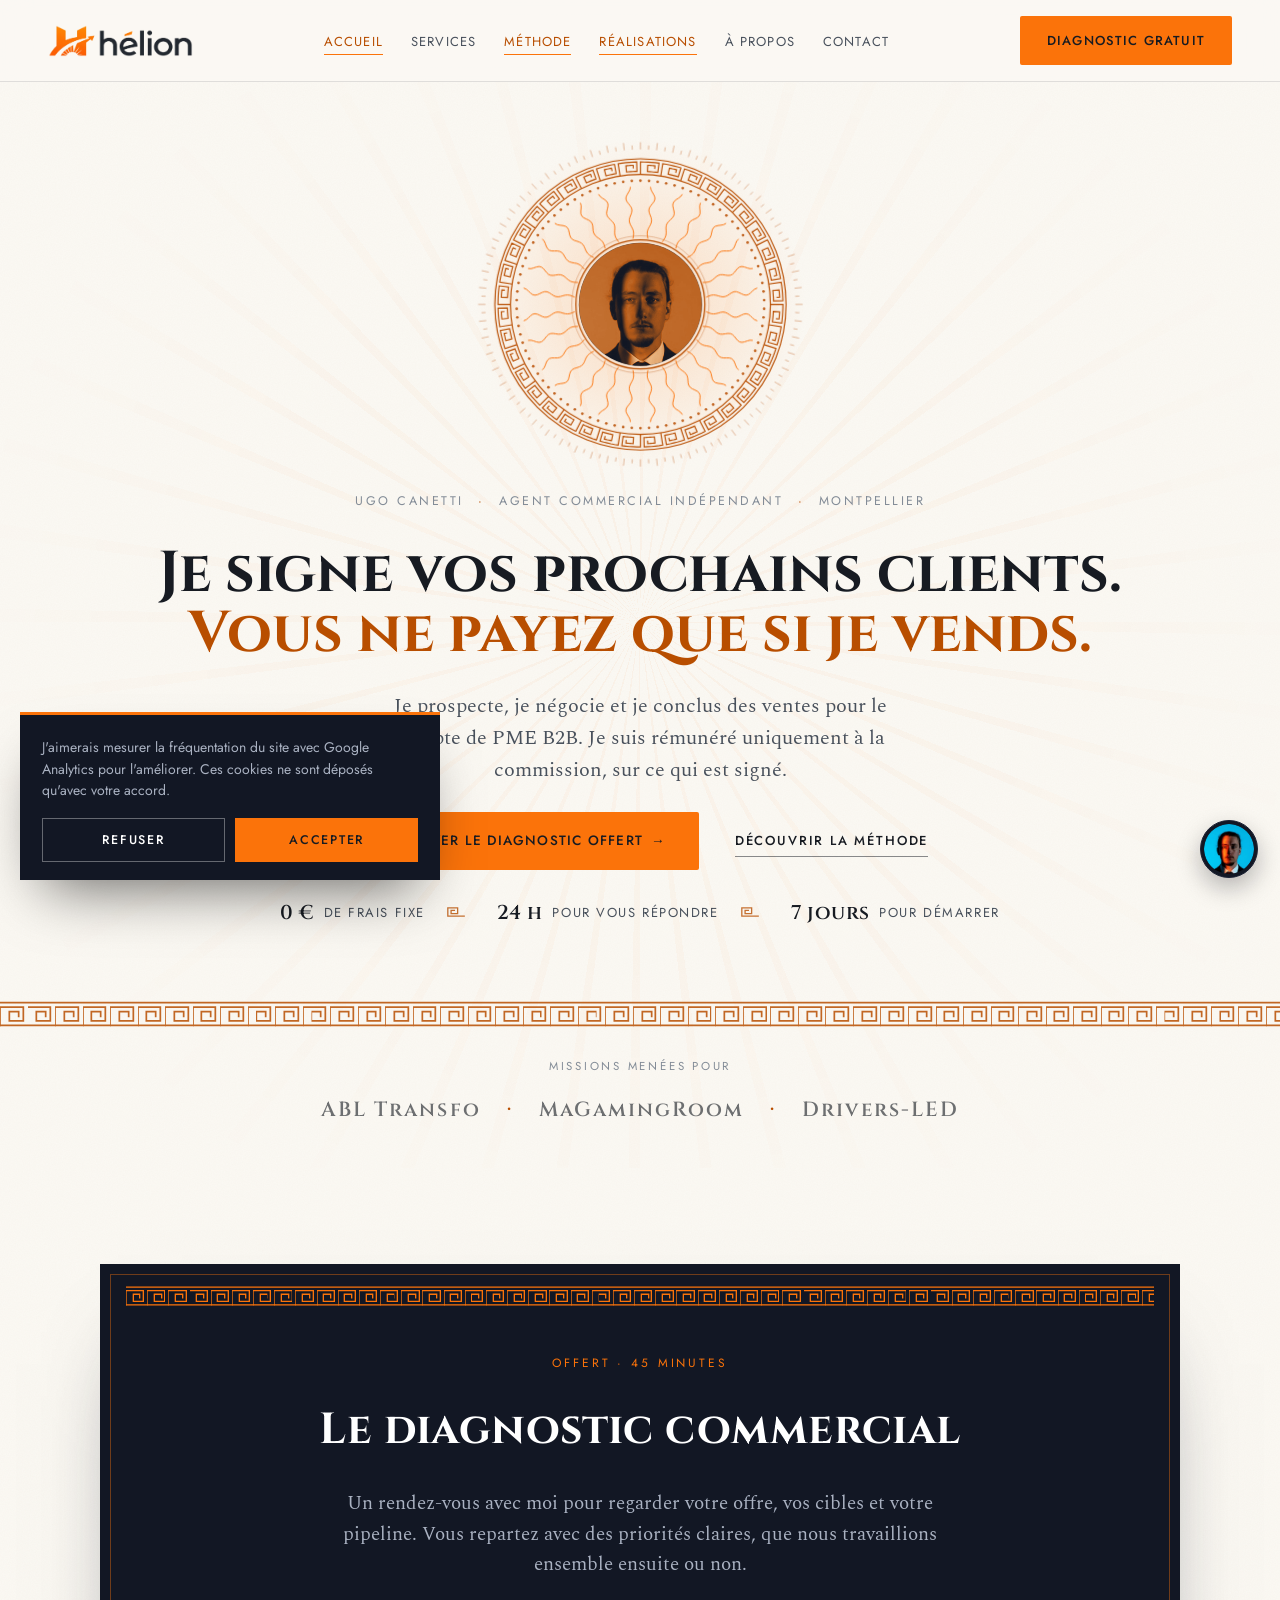
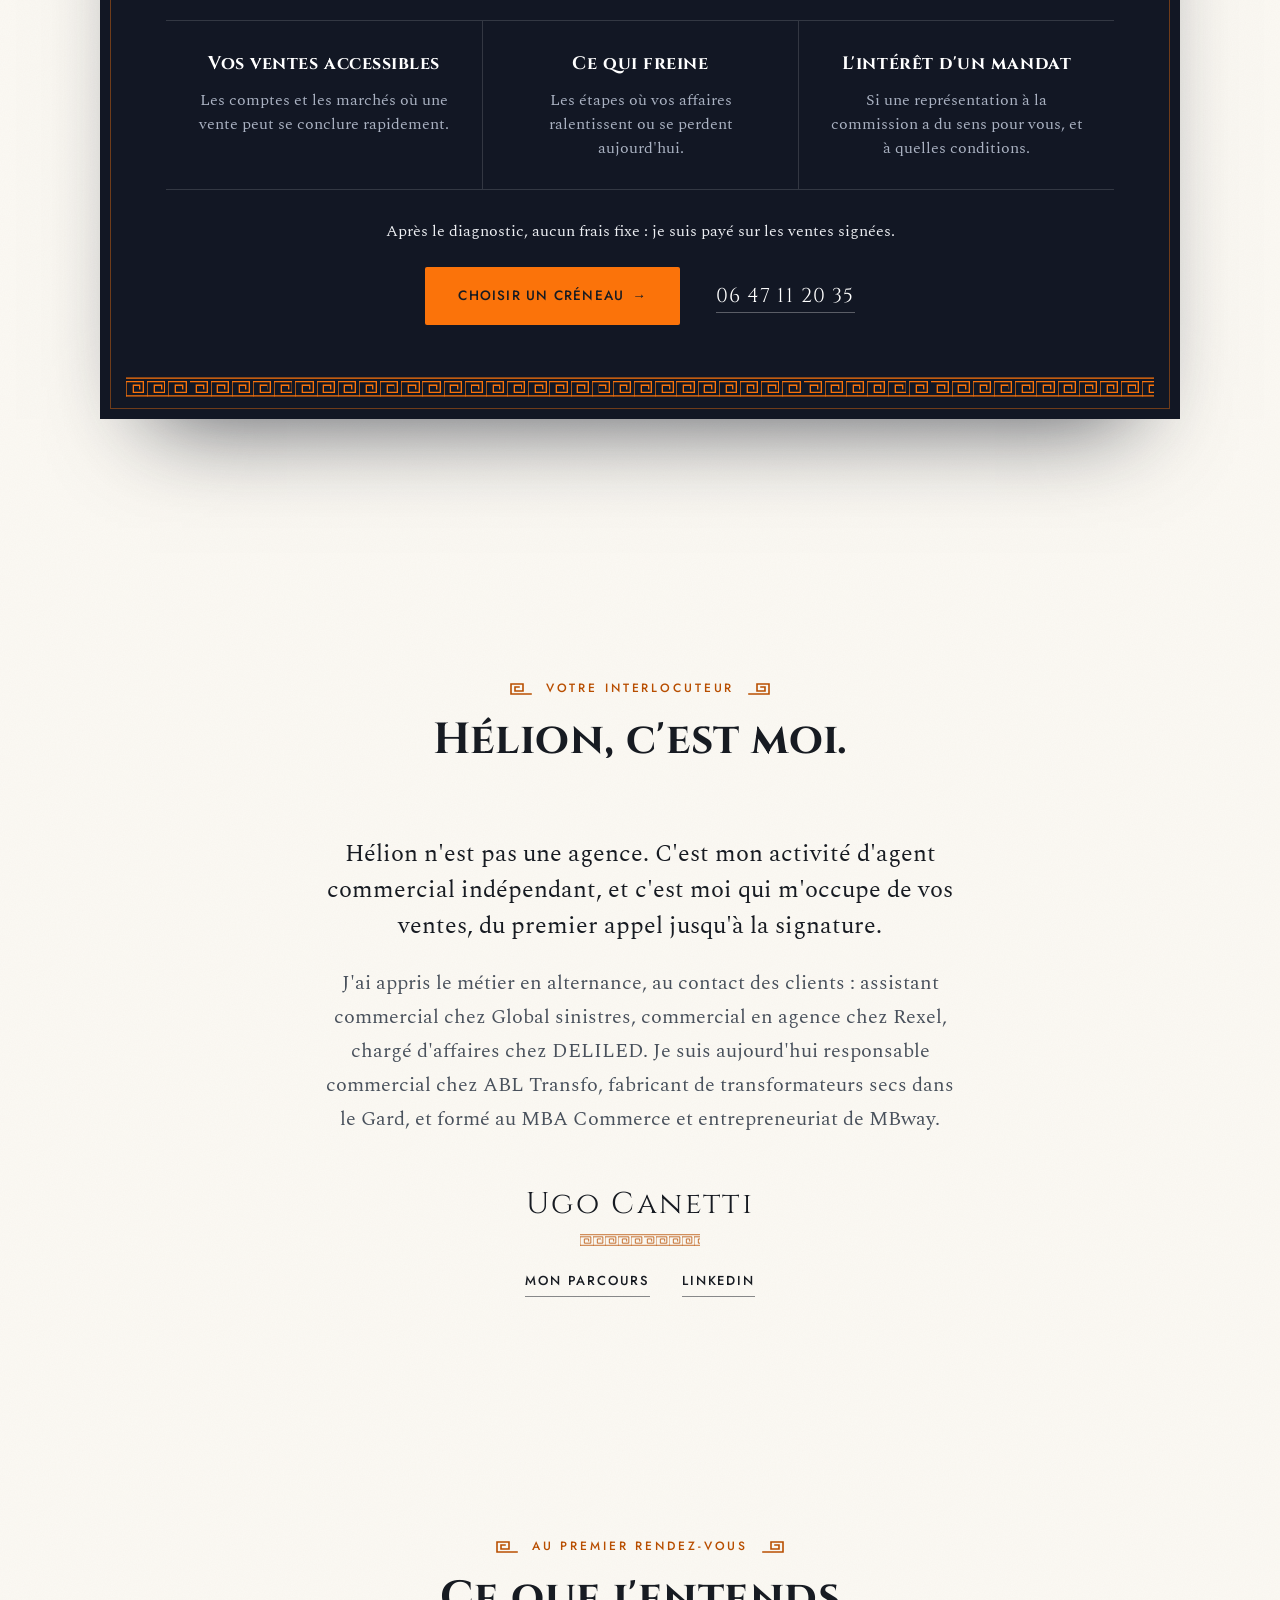
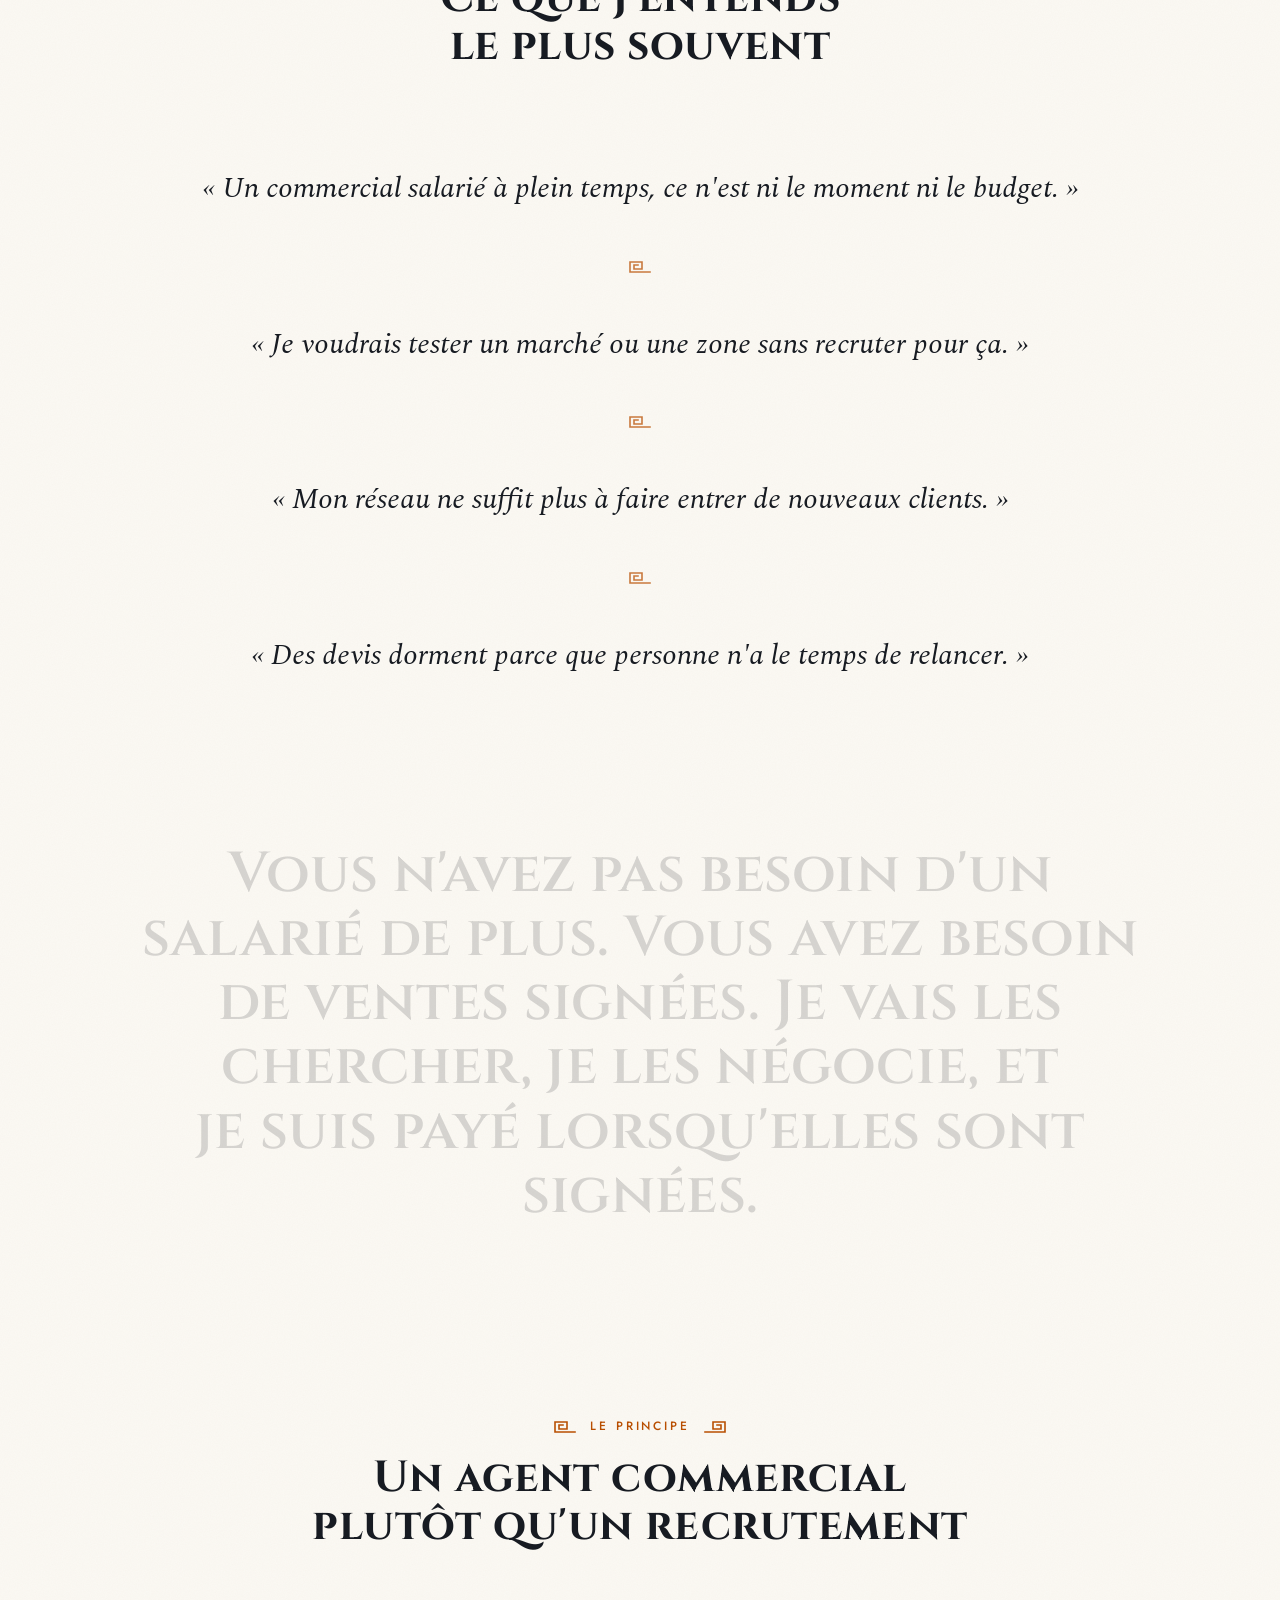
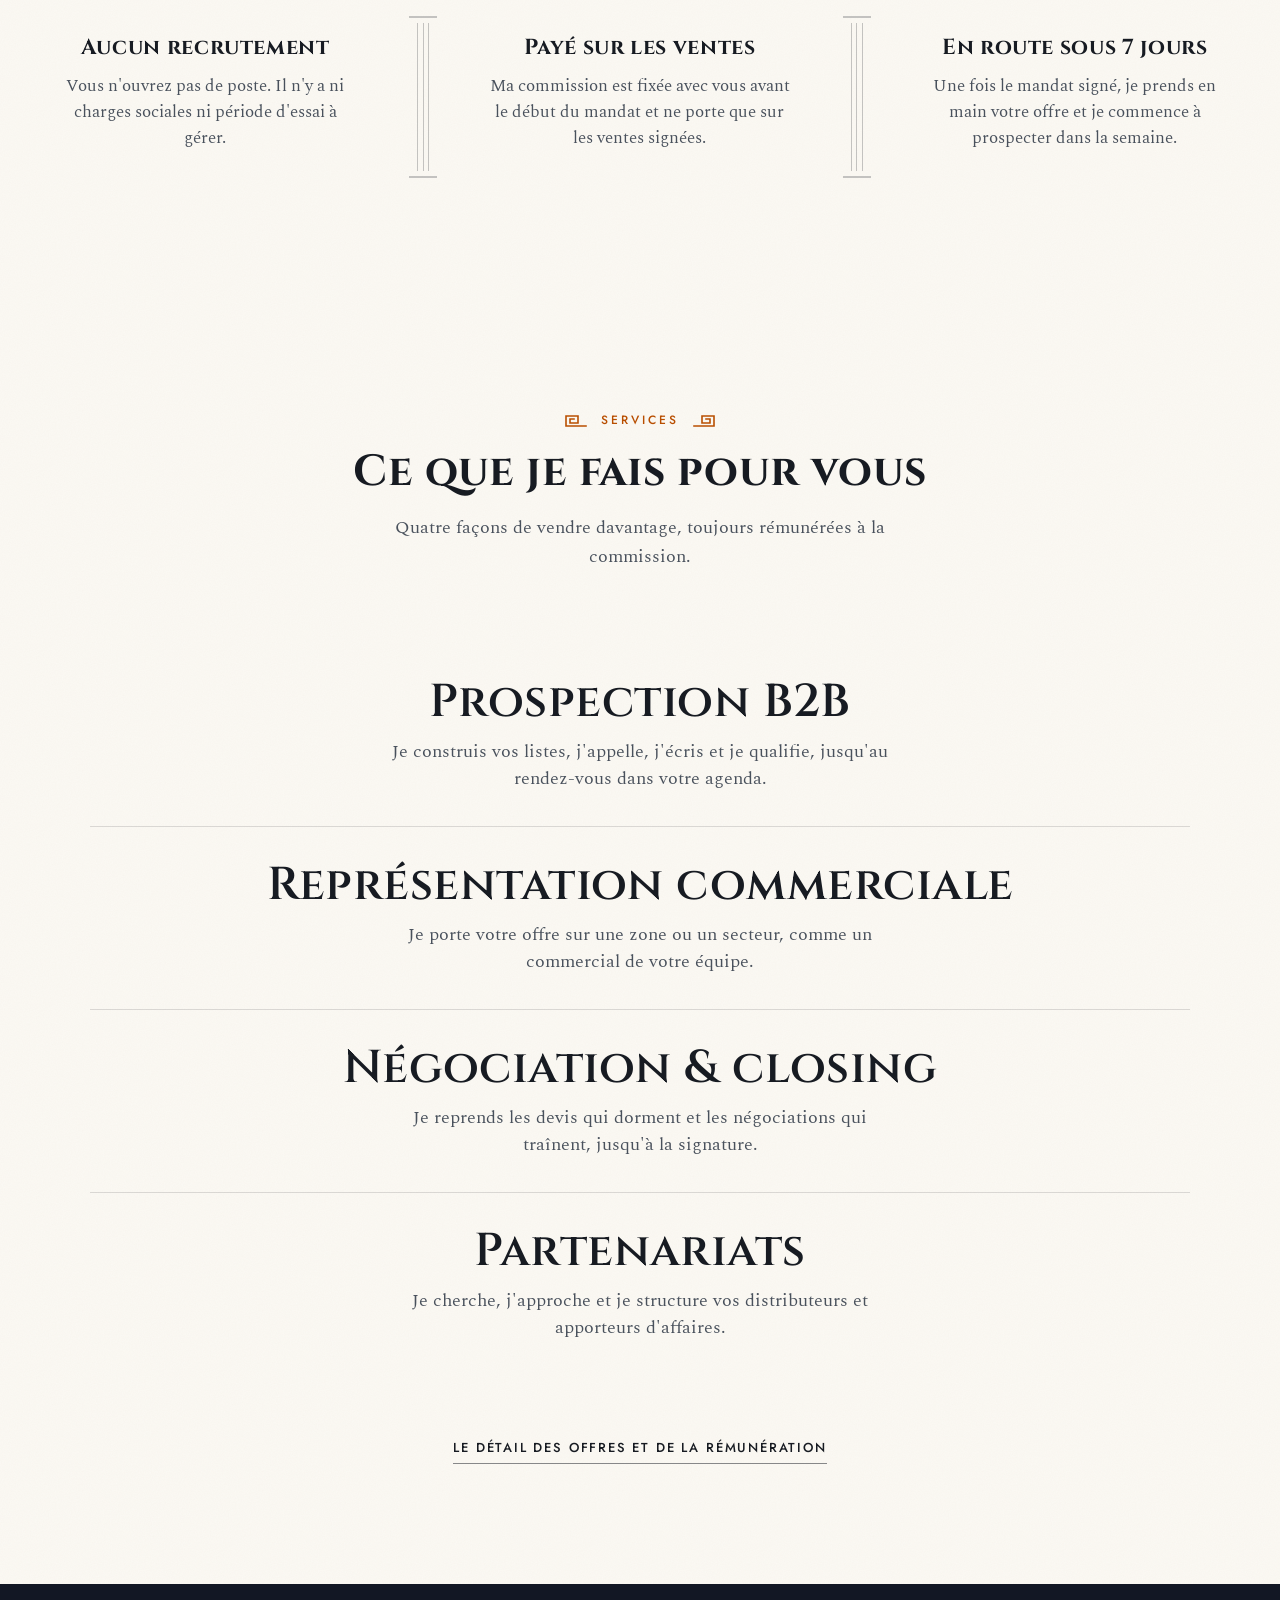
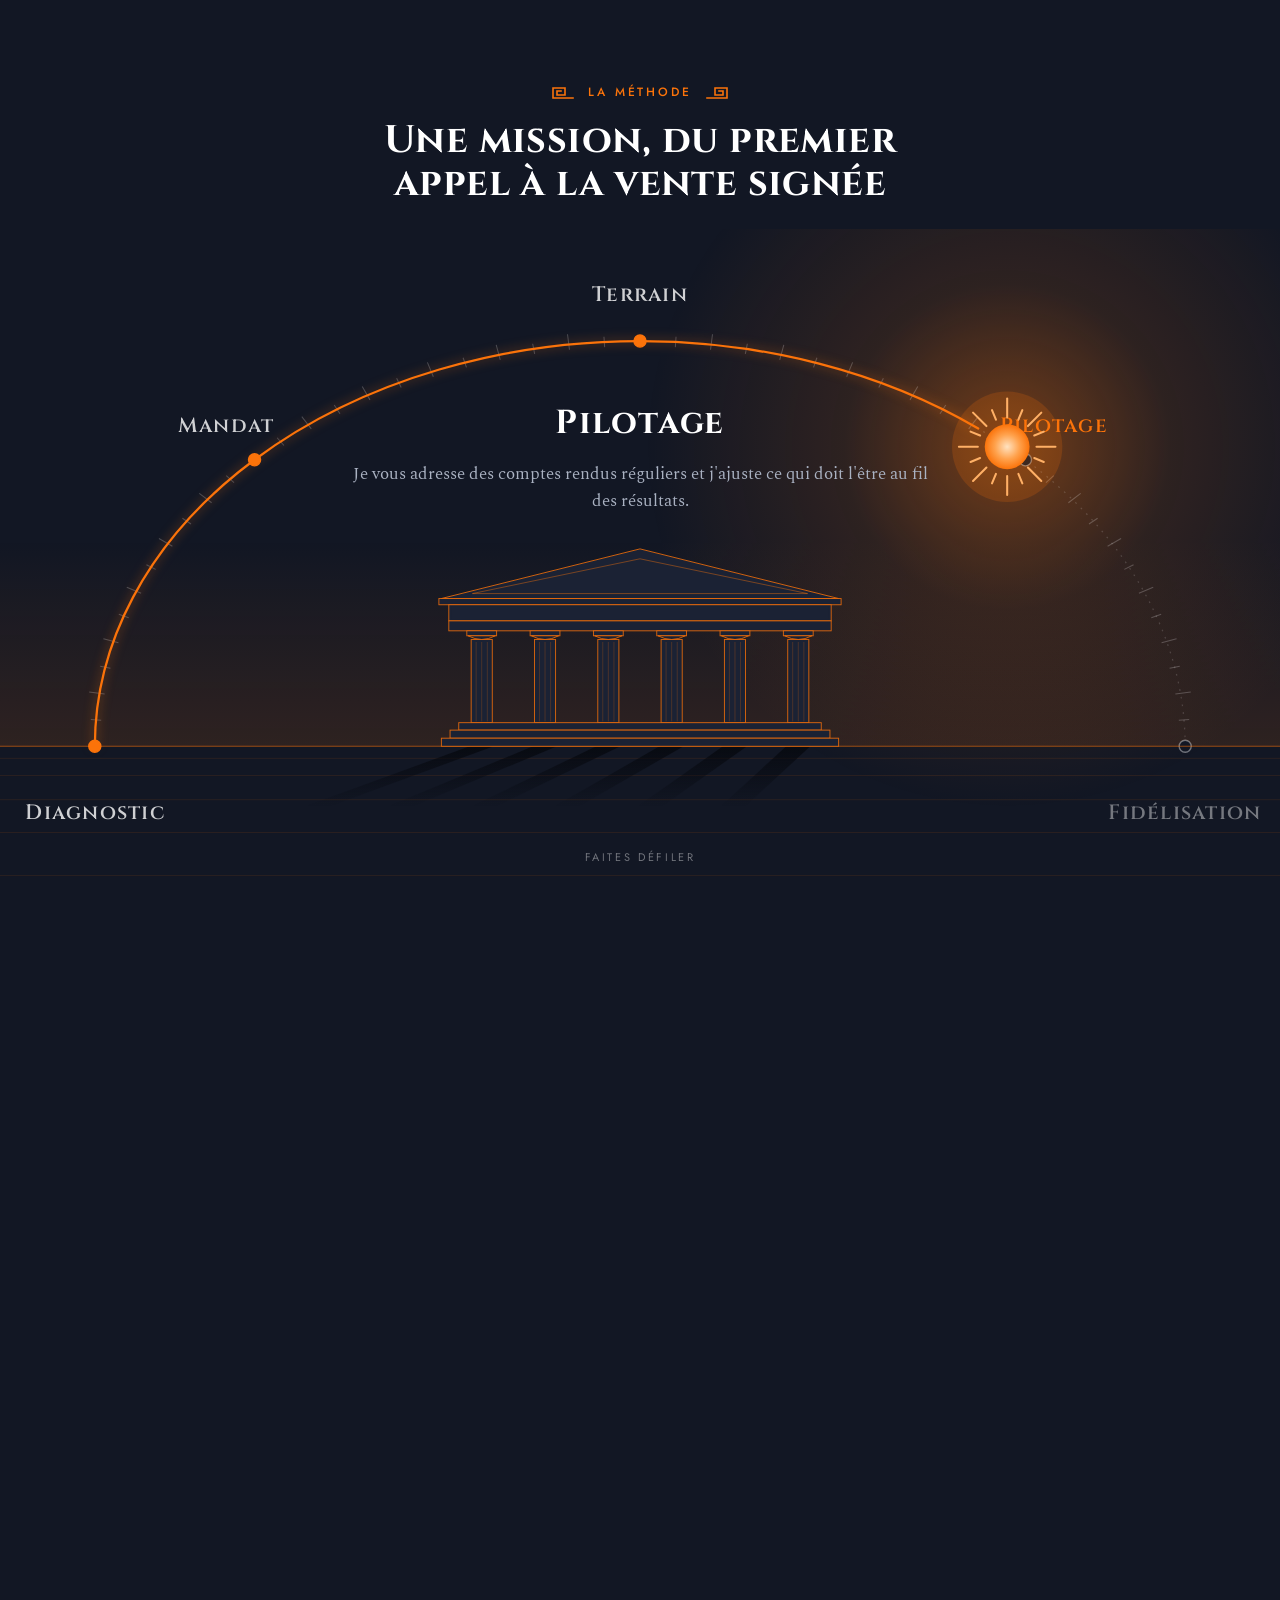
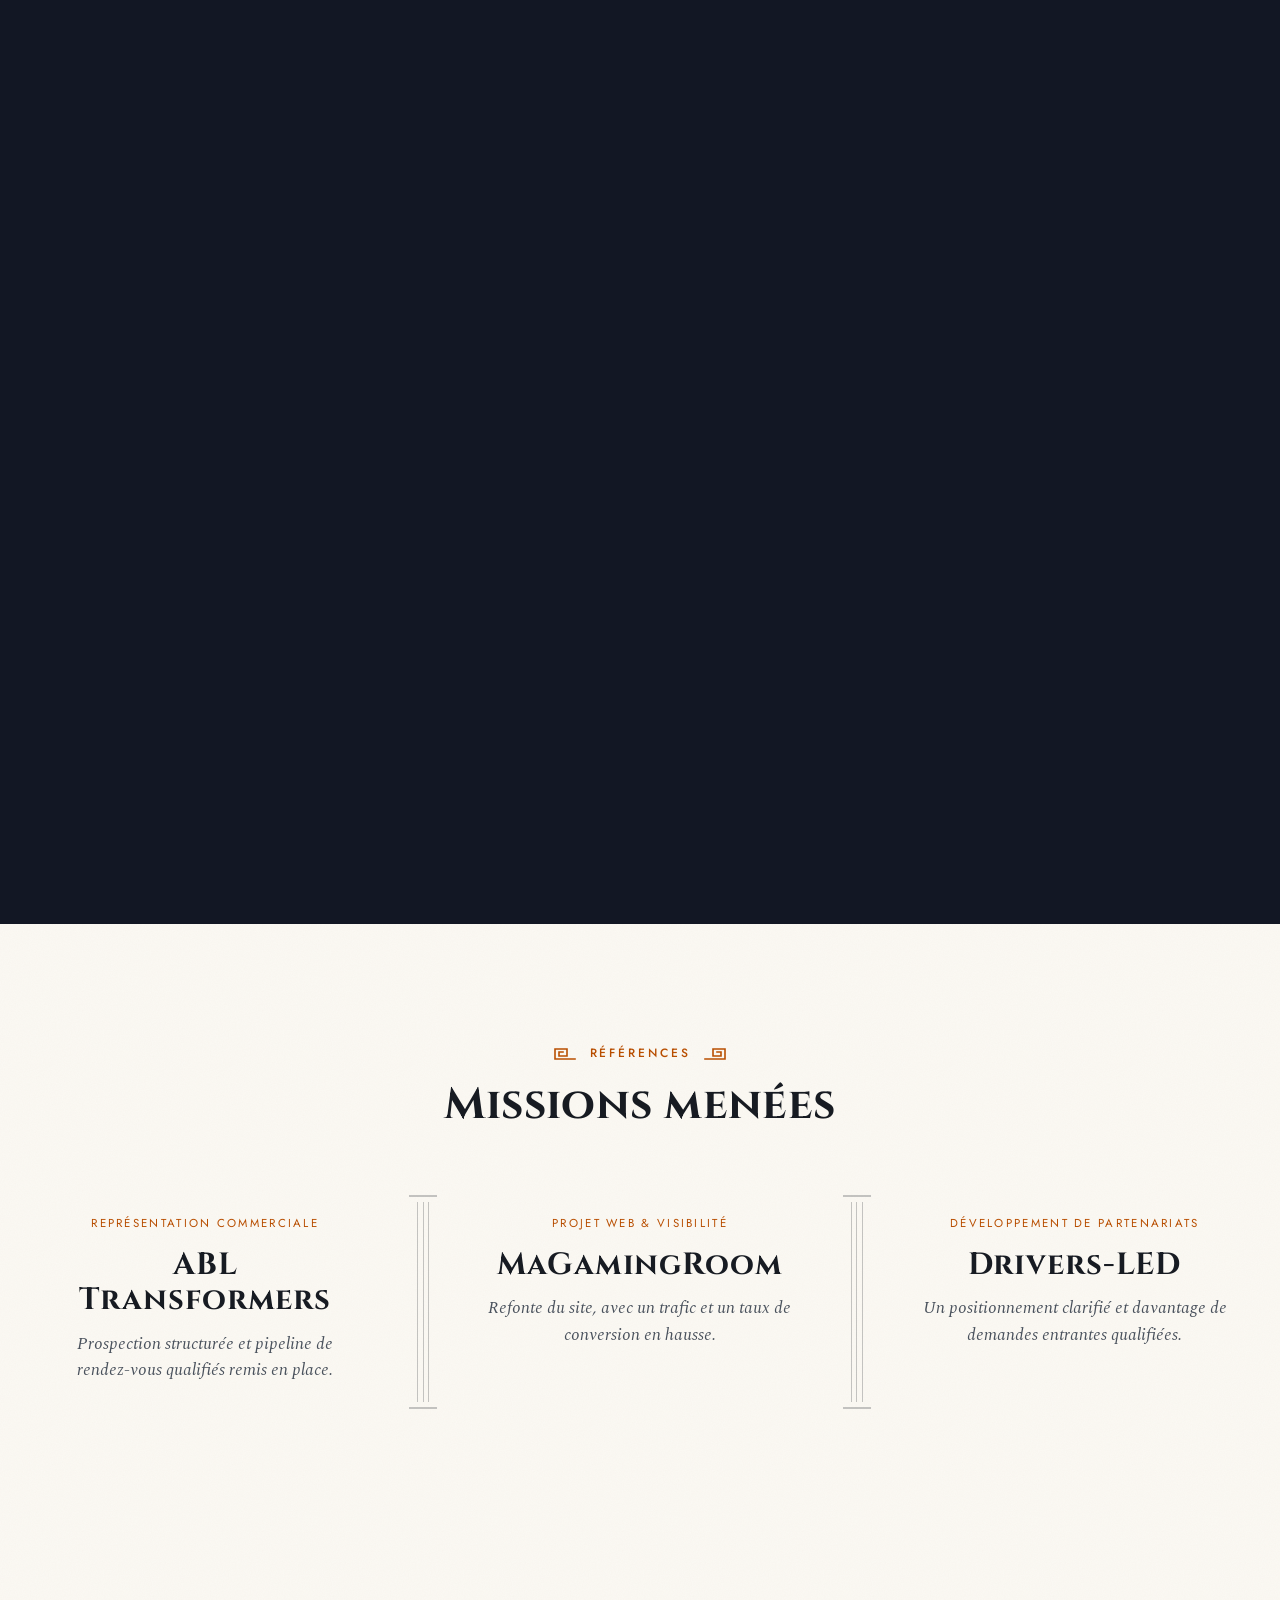
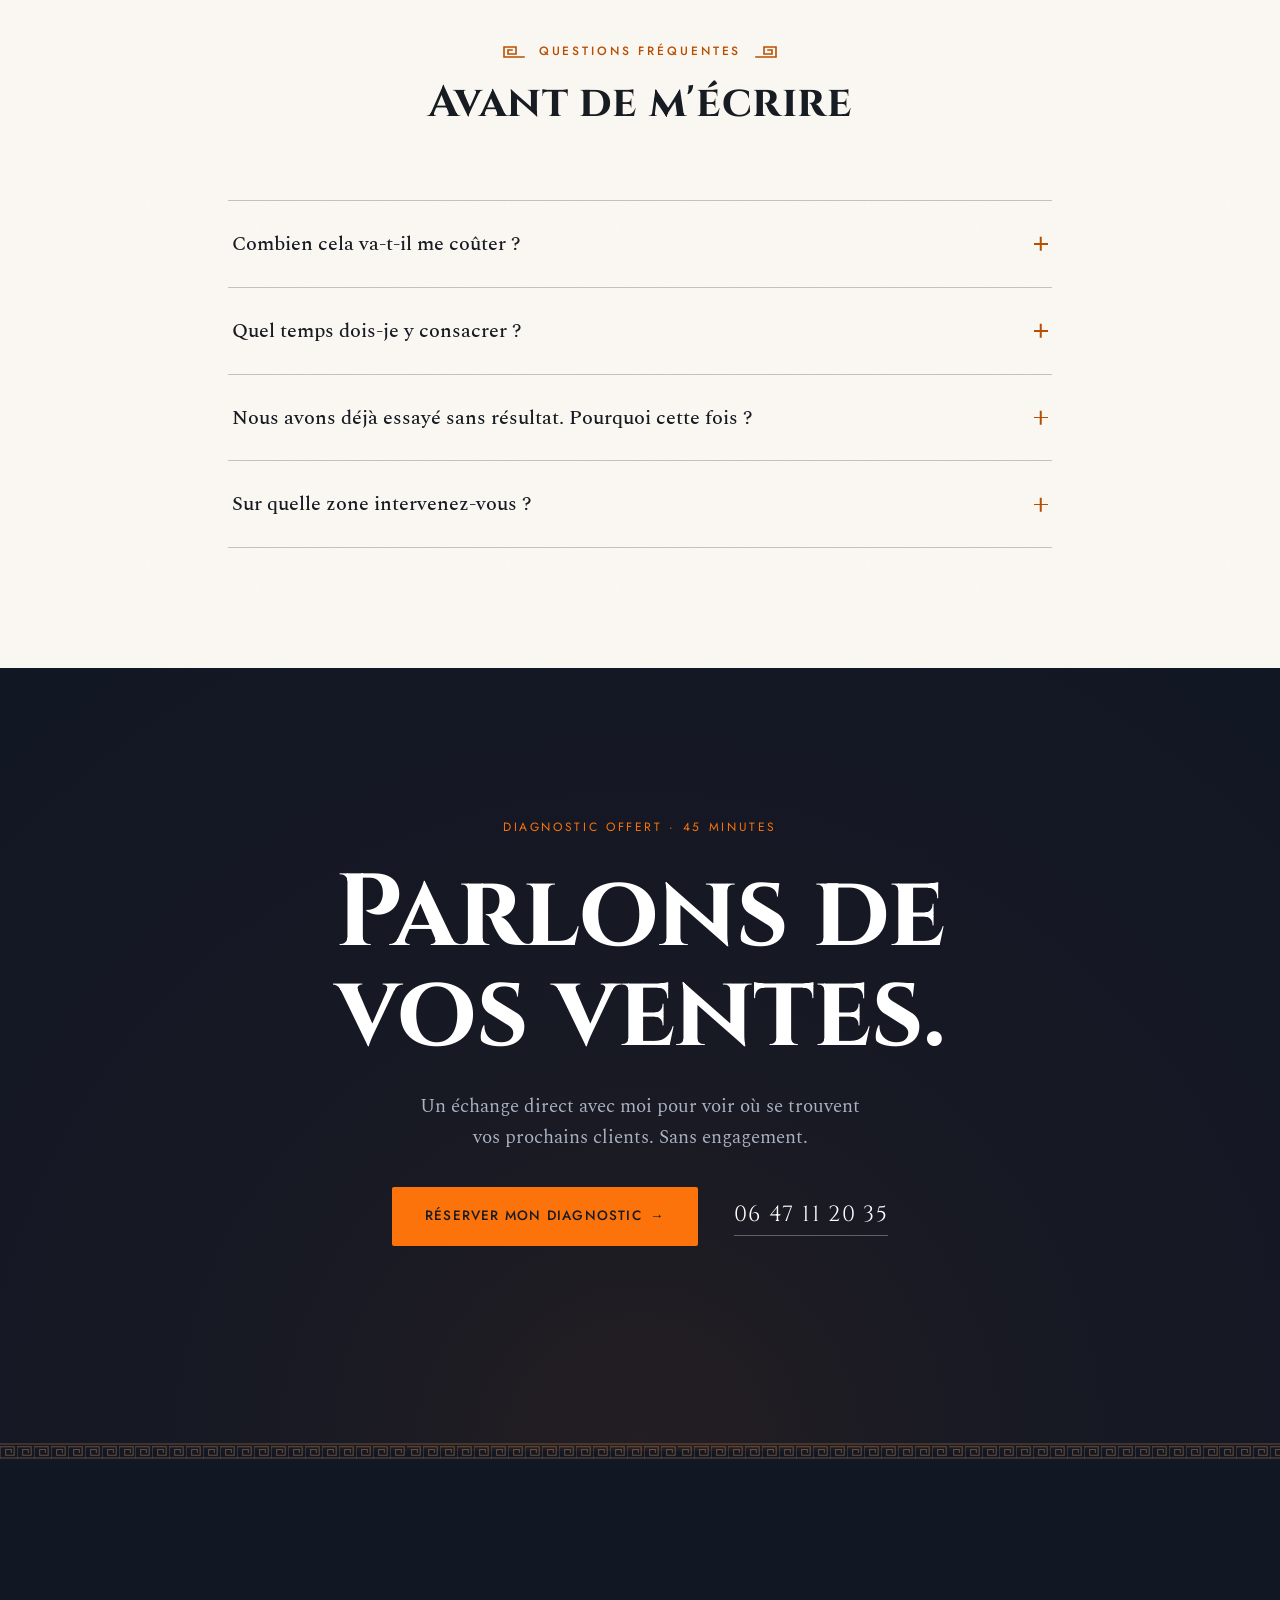
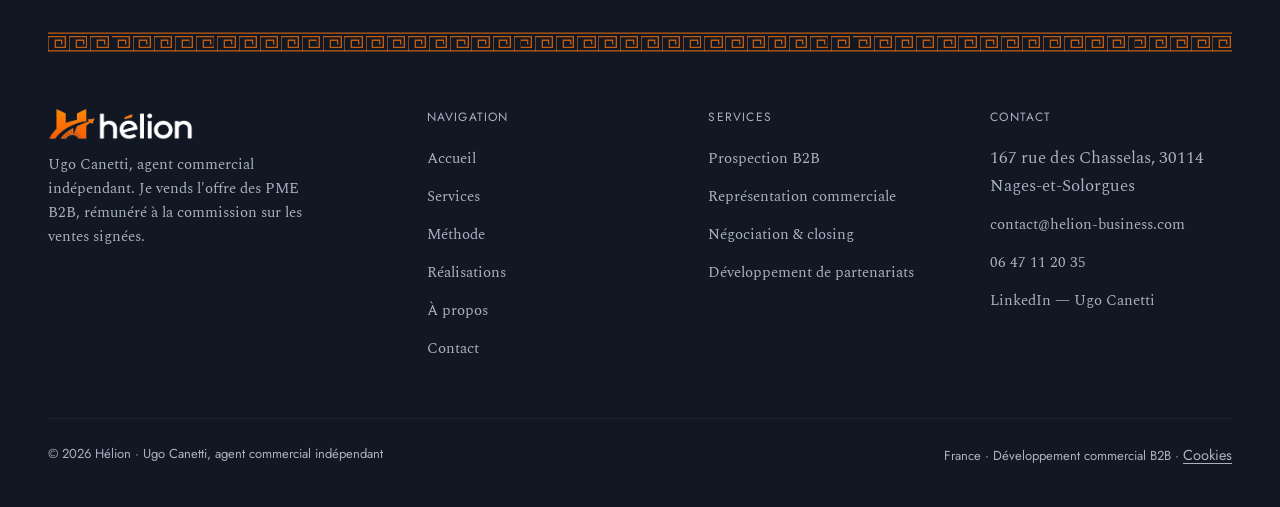
==== commit 72eb93eb: "Google Tag Manager chargé après consentement (bandeau cookies CNIL) Co-Authored-By: Claude Opus 5.5 " ====
--- a/index.html
+++ b/index.html
@@ -1503,6 +1503,17 @@
   .tablet-small h3{ line-height:1.2; }
   #contact .faq{ max-width:860px; margin-left:auto; margin-right:auto; }
   .contact-grid{ max-width:1180px; margin:0 auto; }
+  /* ---------- cookie consent ---------- */
+  .consent{ position:fixed; z-index:950; left:20px; bottom:20px; width:min(420px, calc(100vw - 40px)); background:var(--navy); color:var(--on-navy); padding:22px 22px 18px; box-shadow:0 30px 60px -24px rgba(0,0,0,.6); border-top:3px solid var(--accent-bright); font-family:"Jost",sans-serif; opacity:0; transform:translateY(16px); transition:opacity .4s ease, transform .5s var(--ease-out); }
+  .consent.show{ opacity:1; transform:none; }
+  .consent p{ font-size:14px; line-height:1.55; color:var(--on-navy-soft); }
+  .consent-actions{ display:flex; gap:10px; margin-top:16px; }
+  .consent-btn{ flex:1; font-family:"Jost",sans-serif; font-size:12.5px; font-weight:500; letter-spacing:.14em; text-transform:uppercase; padding:12px 14px; cursor:pointer; border:1px solid rgba(255,255,255,.35); background:transparent; color:#fff; transition:background .2s ease, border-color .2s ease, color .2s ease; }
+  .consent-btn:hover{ border-color:#fff; }
+  .consent-btn[data-c="granted"]{ background:var(--accent-bright); border-color:var(--accent-bright); color:var(--ink); }
+  .consent-btn[data-c="granted"]:hover{ background:#fff; border-color:#fff; }
+  .footer-bottom a[data-consent-open]{ color:var(--on-navy-soft); text-decoration:underline; text-underline-offset:3px; }
+  @media (max-width:640px){ .consent{ left:12px; right:12px; bottom:12px; width:auto; } }
 
 </style>
 
@@ -1822,7 +1833,7 @@
     </div>
     <div class="footer-bottom">
       <span>© <span id="yr">2026</span> Hélion · Ugo Canetti, agent commercial indépendant</span>
-      <span>France · Développement commercial B2B</span>
+      <span>France · Développement commercial B2B · <a href="#" data-consent-open>Cookies</a></span>
     </div>
   </div>
 </footer>
@@ -2443,6 +2454,50 @@
     geometry(); render(cur);
   })();
 
+  // ---------- Cookie consent + Google Tag Manager (loaded only after "Accepter") ----------
+  (function(){
+    var GTM_ID = 'GTM-MQBJX5ZT', KEY = 'helion-consent-v1';
+    function read(){ try{ return localStorage.getItem(KEY); }catch(e){ return null; } }
+    function save(v){ try{ localStorage.setItem(KEY, v); }catch(e){} }
+    var loaded = false;
+    function loadGTM(){
+      if(loaded){ return; } loaded = true;
+      window.dataLayer = window.dataLayer || [];
+      function gtag(){ window.dataLayer.push(arguments); }
+      gtag('consent', 'default', { ad_storage:'denied', ad_user_data:'denied', ad_personalization:'denied', analytics_storage:'granted' });
+      window.dataLayer.push({ 'gtm.start': new Date().getTime(), event:'gtm.js' });
+      var s = document.createElement('script'); s.async = true;
+      s.src = 'https://www.googletagmanager.com/gtm.js?id=' + GTM_ID;
+      document.head.appendChild(s);
+    }
+    var bar;
+    function hide(){ if(bar){ bar.classList.remove('show'); setTimeout(function(){ if(bar){ bar.hidden = true; } }, 400); } }
+    function show(){
+      if(!bar){
+        bar = document.createElement('div');
+        bar.className = 'consent'; bar.setAttribute('role', 'dialog'); bar.setAttribute('aria-label', 'Cookies de mesure d\'audience');
+        bar.innerHTML = '<p>J\'aimerais mesurer la fréquentation du site avec Google Analytics pour l\'améliorer. Ces cookies ne sont déposés qu\'avec votre accord.</p>' +
+          '<div class="consent-actions"><button type="button" class="consent-btn" data-c="denied">Refuser</button><button type="button" class="consent-btn" data-c="granted">Accepter</button></div>';
+        document.body.appendChild(bar);
+        bar.addEventListener('click', function(e){
+          var b = e.target.closest('[data-c]'); if(!b){ return; }
+          var v = b.getAttribute('data-c'); save(v); hide();
+          if(v === 'granted'){ loadGTM(); }
+          else if(loaded){ location.reload(); }
+        });
+      }
+      bar.hidden = false;
+      requestAnimationFrame(function(){ bar.classList.add('show'); });
+    }
+    var choice = read();
+    if(choice === 'granted'){ loadGTM(); }
+    else if(choice !== 'denied'){ setTimeout(show, 1200); }
+    document.addEventListener('click', function(e){
+      var l = e.target.closest('[data-consent-open]');
+      if(l){ e.preventDefault(); show(); }
+    });
+  })();
+
   // ---------- Contact launcher (direct line to Ugo, no scripted bot) ----------
   (function(){
     function contactHref(){ return document.getElementById('contact') ? '#contact' : 'contact.html'; }
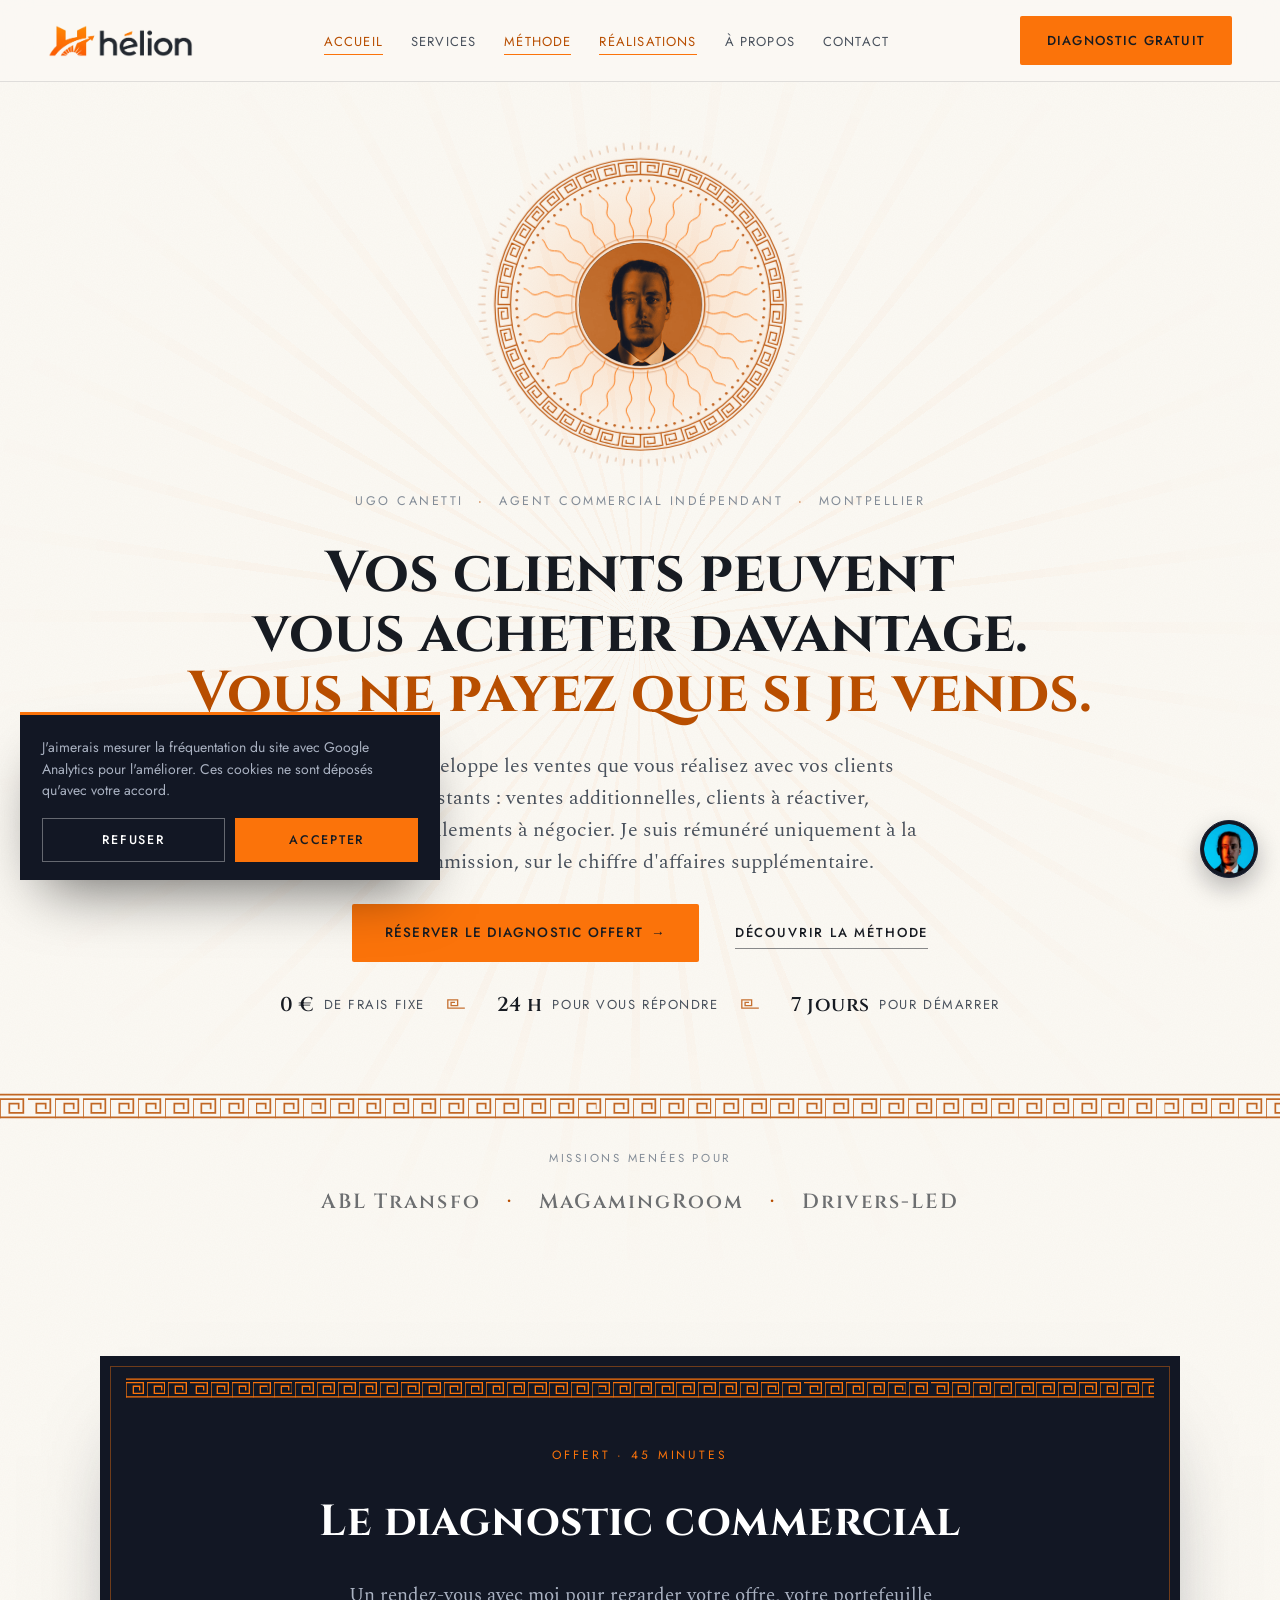
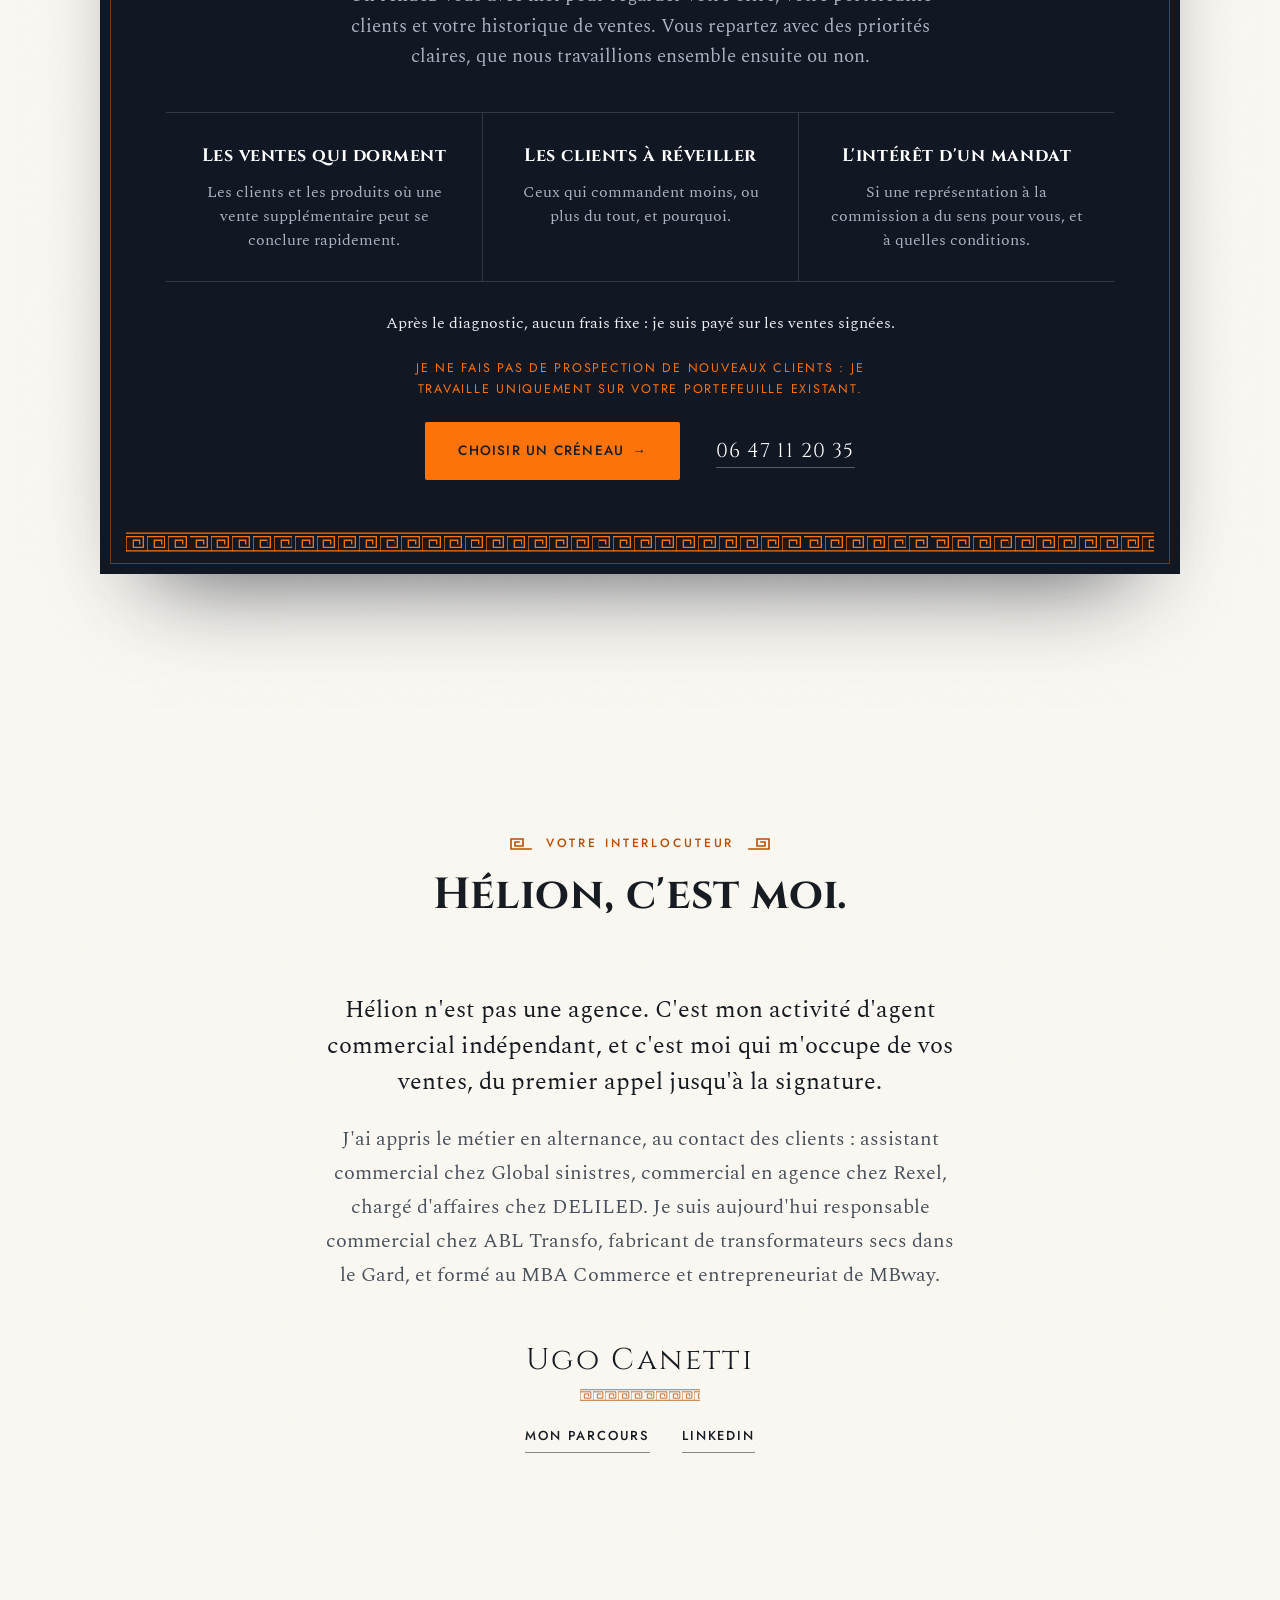
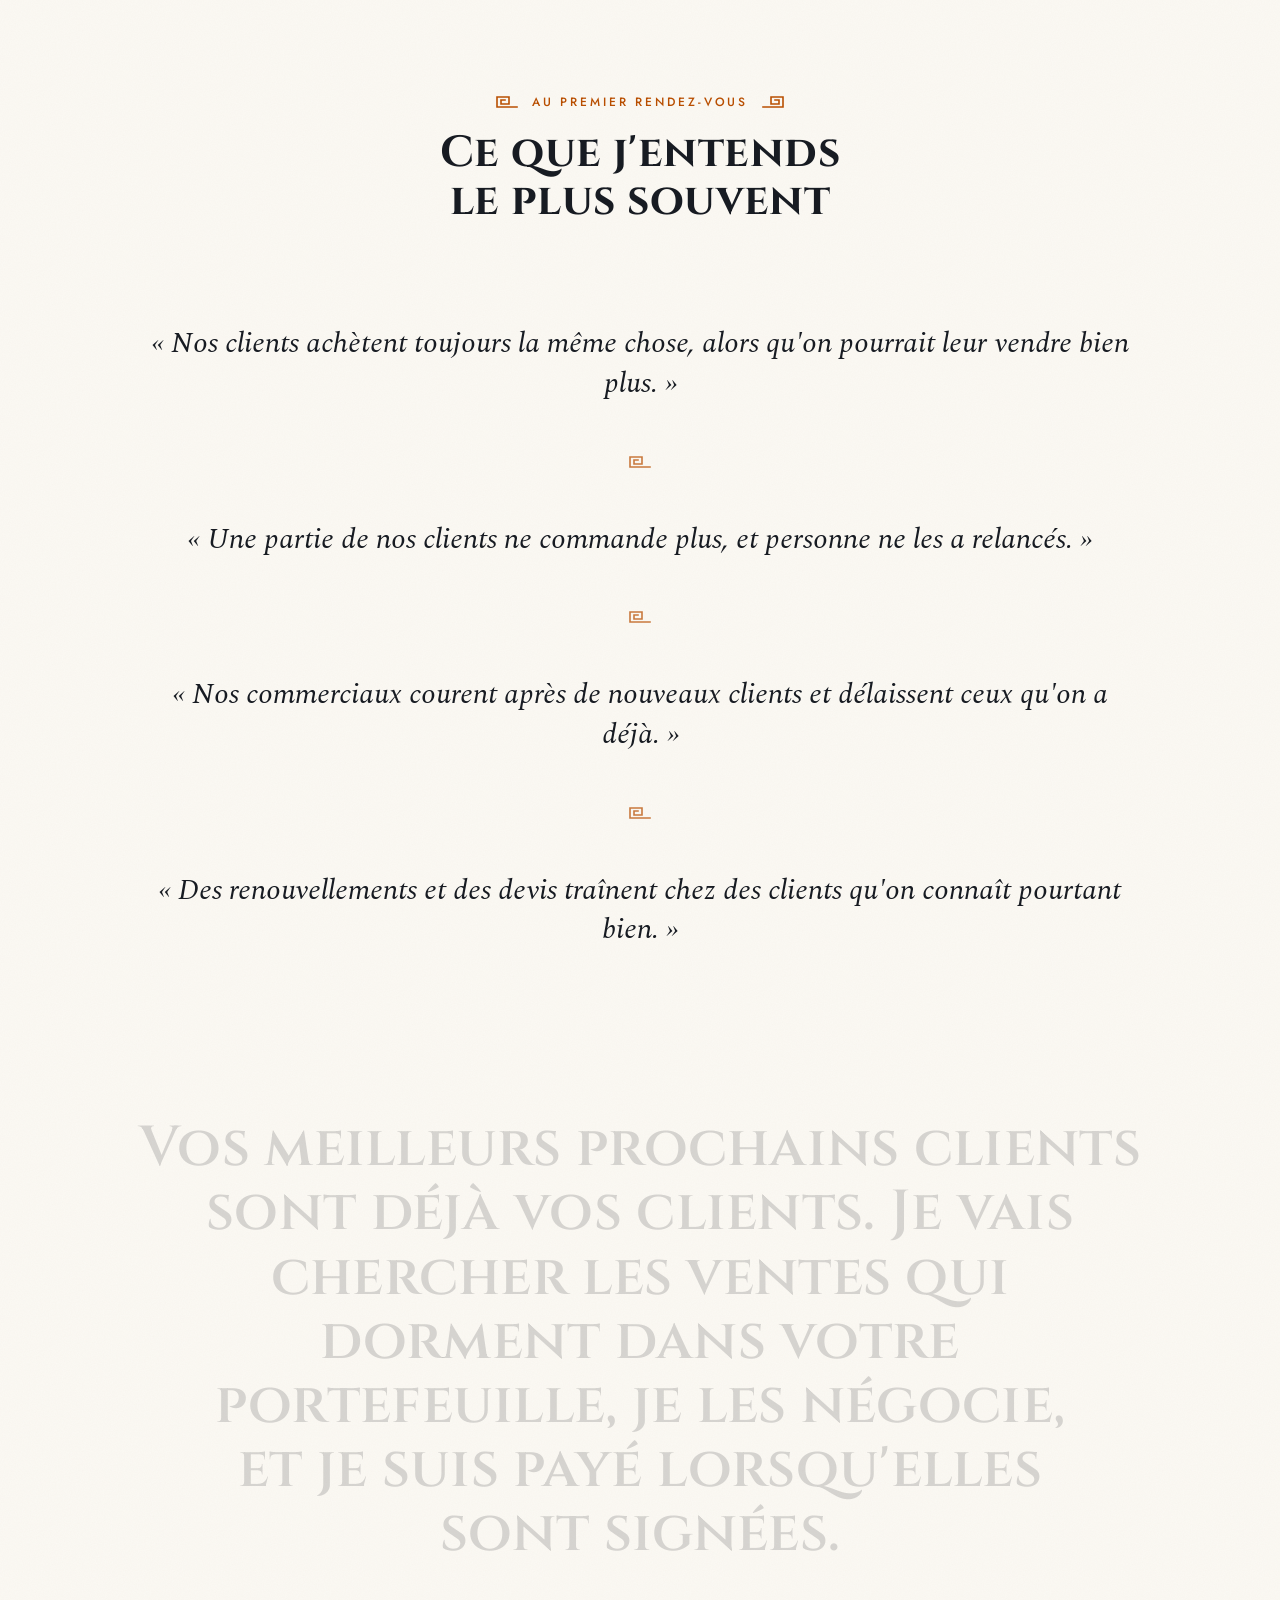
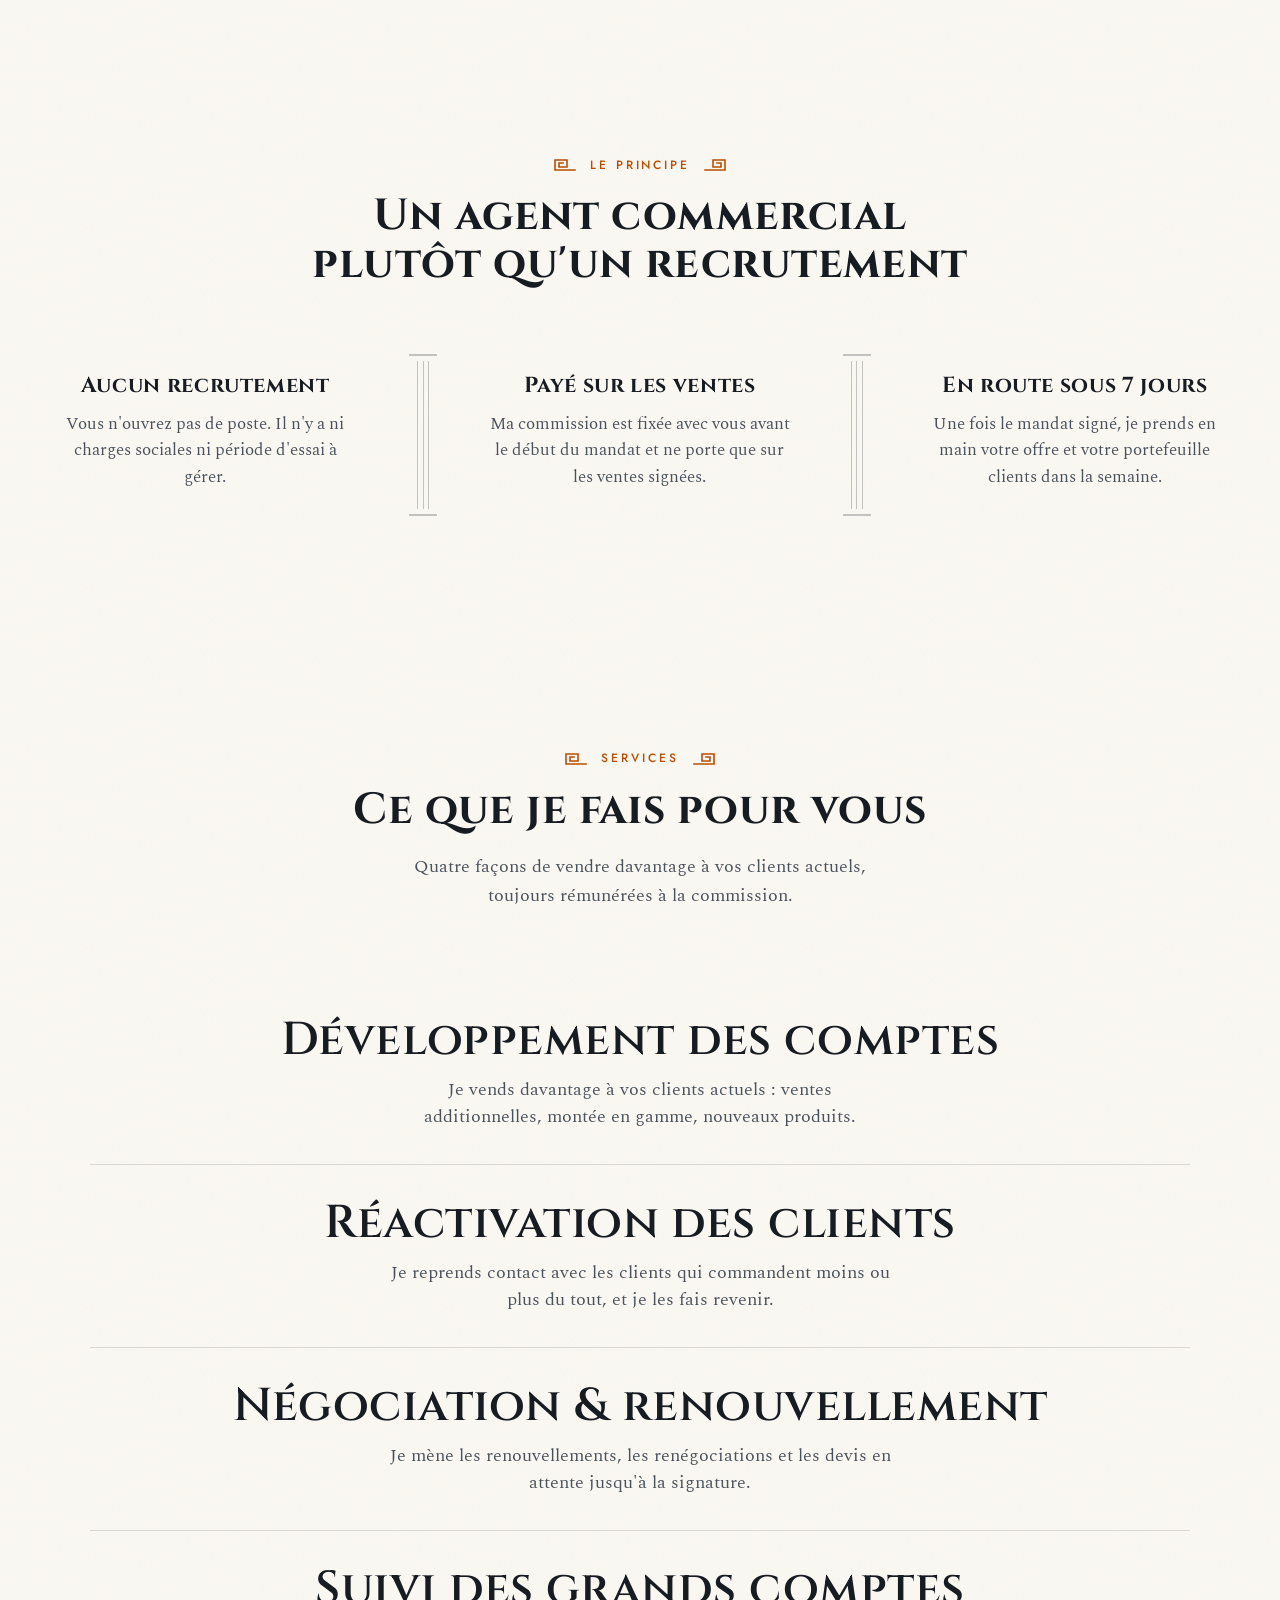
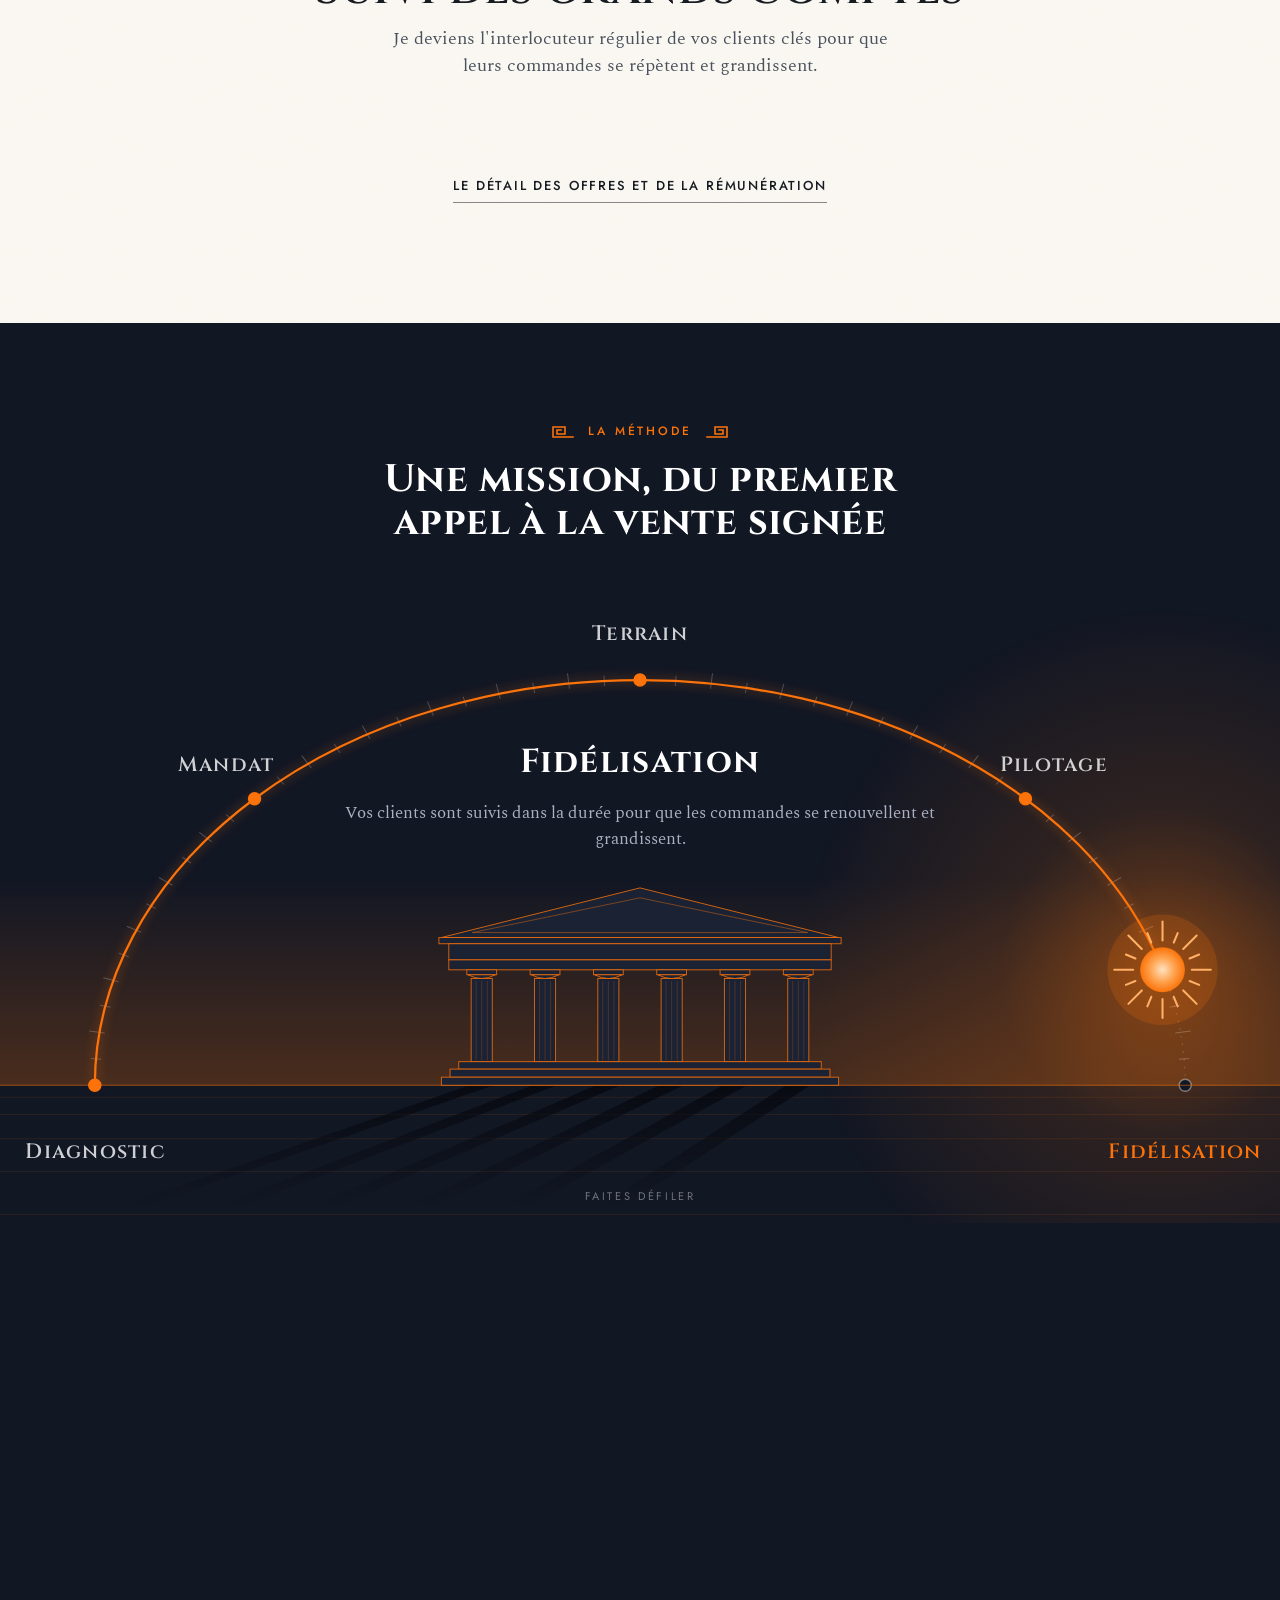
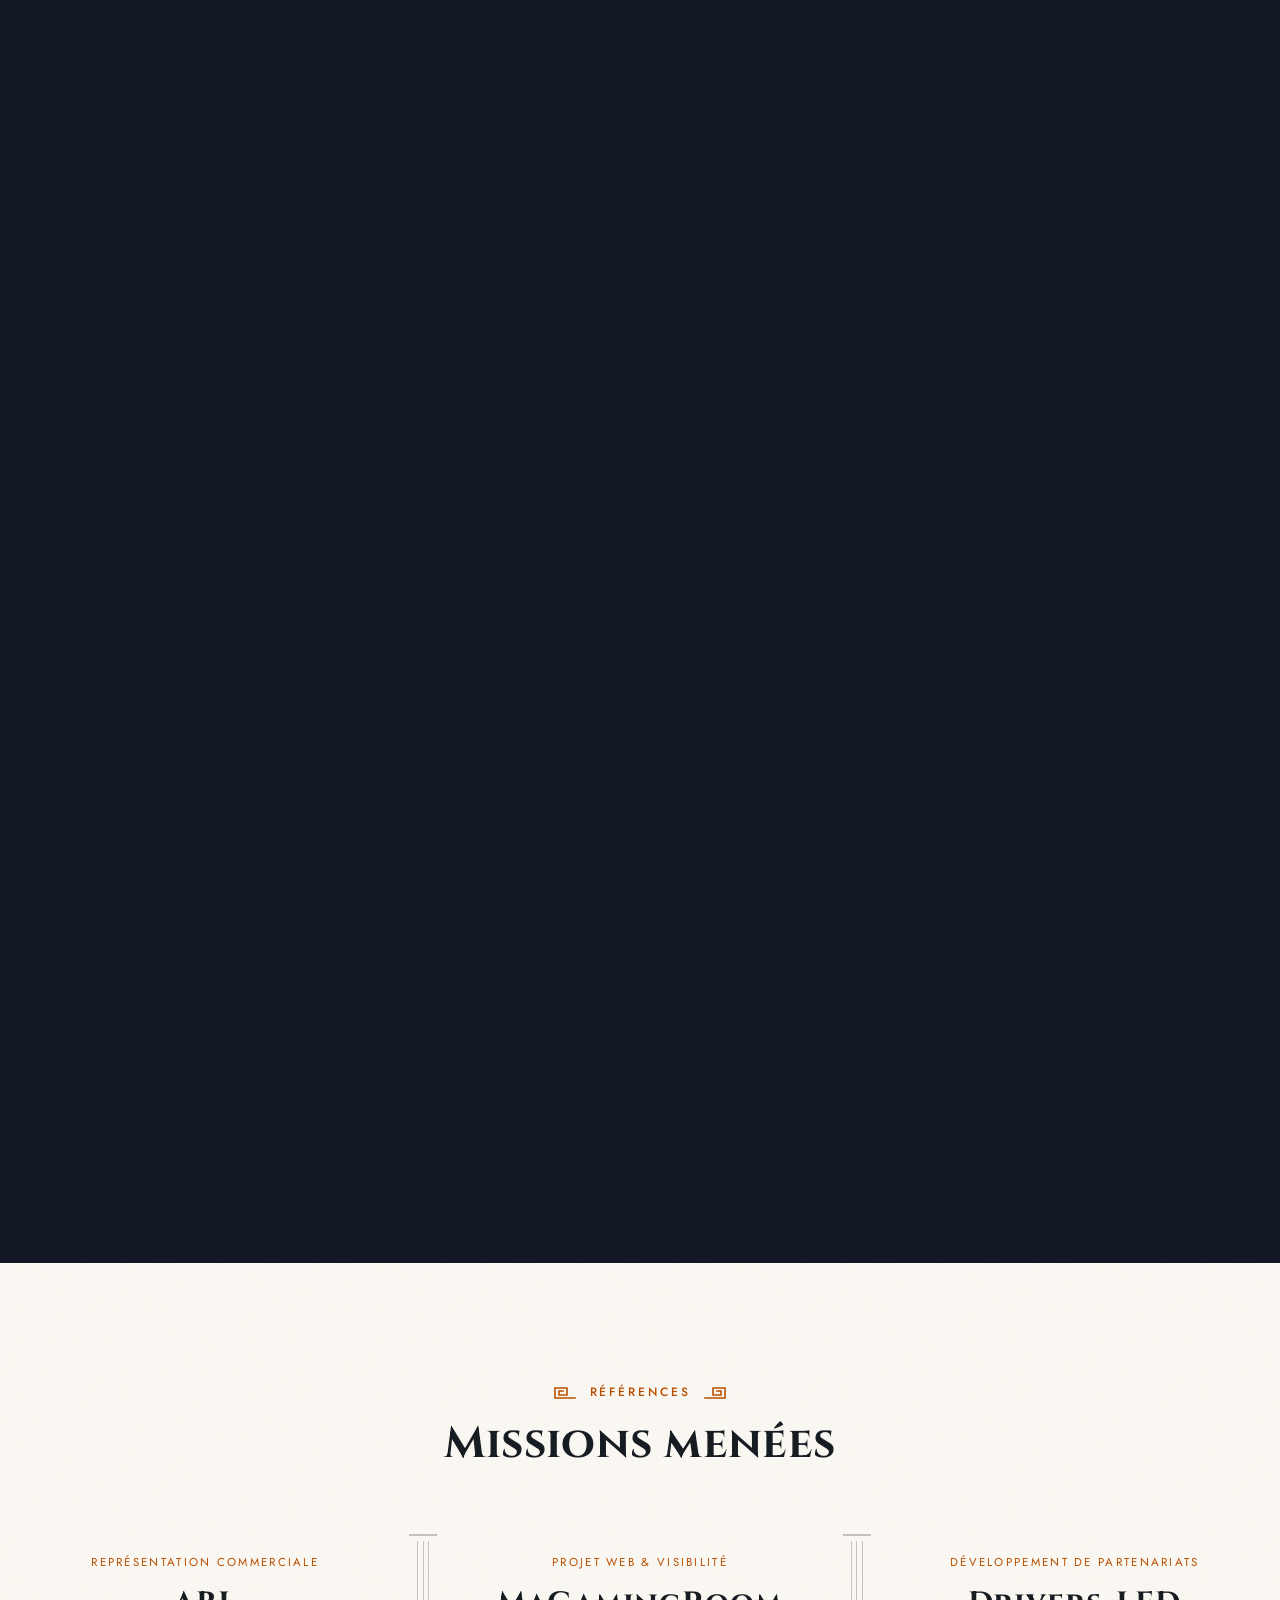
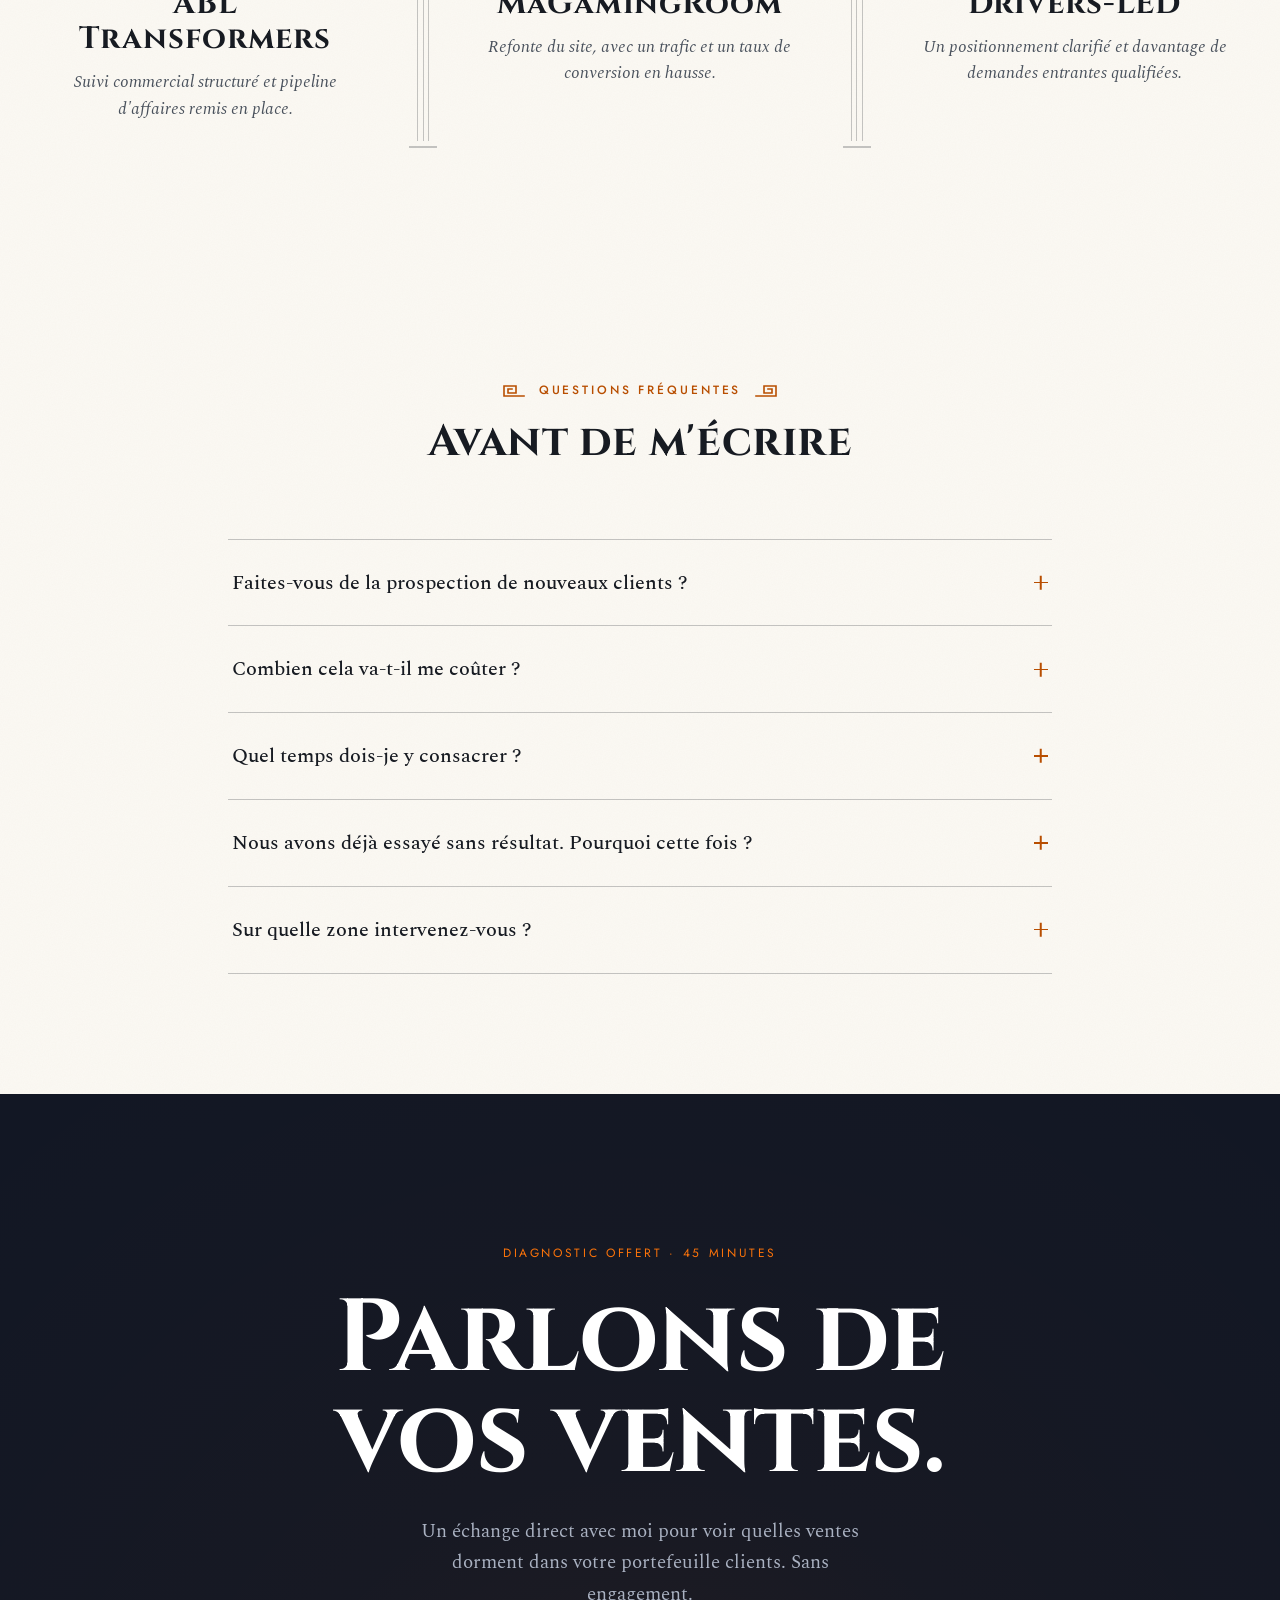
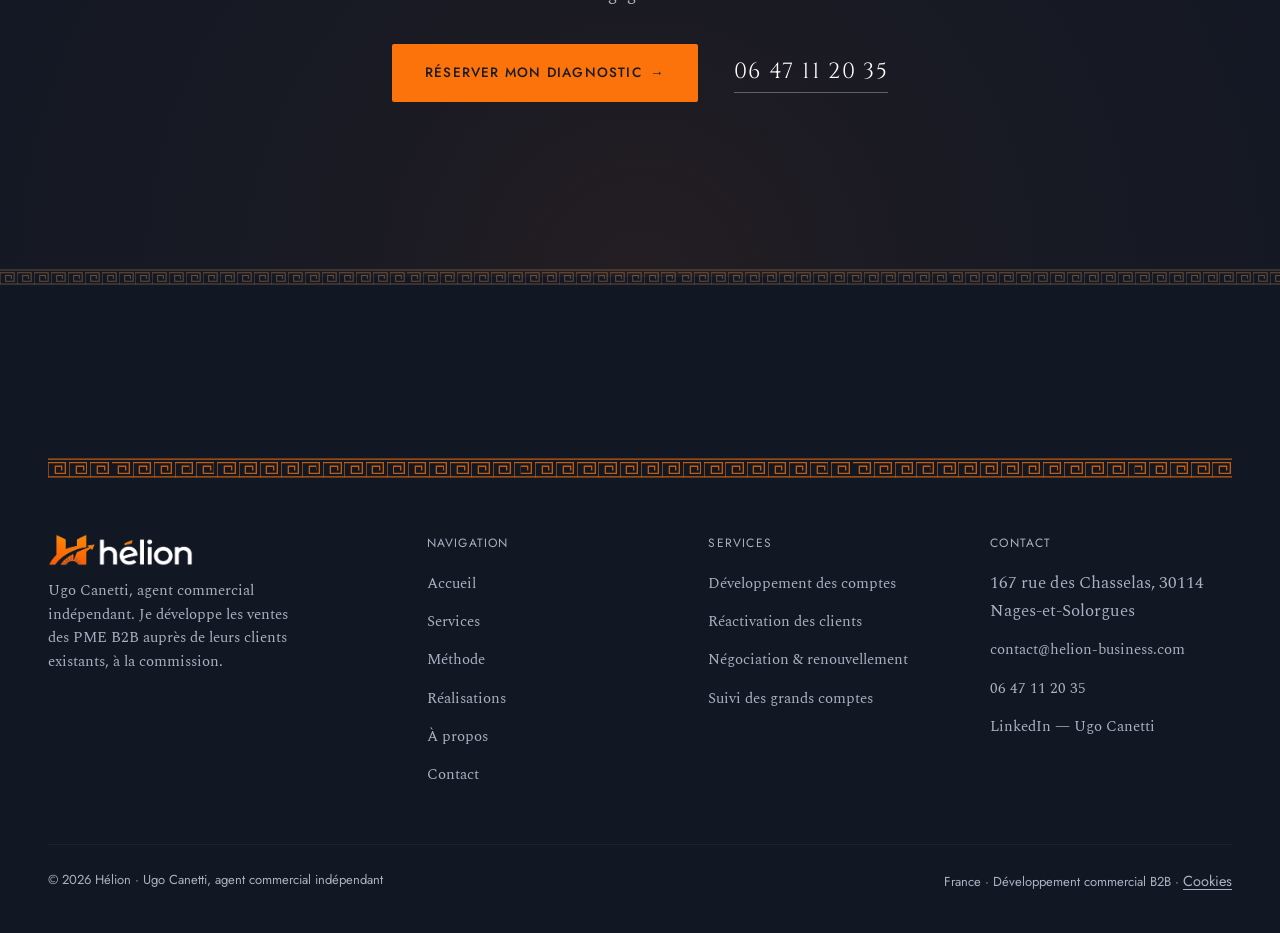
==== commit a5e70140: "Repositionnement : développement des clients existants, plus de prospection Co-Authored-By: Claude O" ====
--- a/index.html
+++ b/index.html
@@ -4,11 +4,11 @@
 <meta charset="utf-8">
 <meta name="viewport" content="width=device-width, initial-scale=1">
 <title>Hélion — Développement commercial & croissance B2B</title>
-<meta name="description" content="Ugo Canetti, agent commercial indépendant : prospection, représentation commerciale, négociation et développement de partenariats, rémunéré à la commission.">
+<meta name="description" content="Ugo Canetti, agent commercial indépendant : je développe les ventes des PME B2B auprès de leurs clients existants (ventes additionnelles, réactivation, renouvellements), rémunéré à la commission.">
 <meta name="google-site-verification" content="7KWQ2Re-dw9lfB7O_xEin4o6RTpNWpI_SjtbQ-Vc73w">
 <link rel="canonical" href="https://helion-business.com/">
 <meta property="og:title" content="Hélion — Développement commercial & croissance B2B">
-<meta property="og:description" content="Ugo Canetti, agent commercial indépendant : prospection, représentation commerciale, négociation et développement de partenariats, rémunéré à la commission.">
+<meta property="og:description" content="Ugo Canetti, agent commercial indépendant : je développe les ventes des PME B2B auprès de leurs clients existants (ventes additionnelles, réactivation, renouvellements), rémunéré à la commission.">
 <meta property="og:url" content="https://helion-business.com/">
 <meta property="og:type" content="website">
 <meta property="og:locale" content="fr_FR">
@@ -1515,6 +1515,9 @@
   .footer-bottom a[data-consent-open]{ color:var(--on-navy-soft); text-decoration:underline; text-underline-offset:3px; }
   @media (max-width:640px){ .consent{ left:12px; right:12px; bottom:12px; width:auto; } }
 
+  .tablet-scope{ font-family:"Jost",sans-serif; font-size:12.5px; letter-spacing:.14em; text-transform:uppercase; color:var(--accent-bright); max-width:60ch; }
+  .g-scope{ font-family:"Jost",sans-serif; font-size:12.5px; letter-spacing:.16em; text-transform:uppercase; color:var(--accent-bright); }
+
 </style>
 
 <svg width="0" height="0" style="position:absolute" aria-hidden="true">
@@ -1568,8 +1571,8 @@
   <g clip-path="url(#medalCliph)"><rect x="-120" y="-120" width="240" height="240" fill="#121724"/><image class="medal-face" href="assets/ugo.webp" x="-122" y="-122" width="244" height="244" filter="url(#duotoneh)"/></g>
 </svg></div>
     <p class="g-hero-id">Ugo Canetti <span aria-hidden="true">·</span> Agent commercial indépendant <span aria-hidden="true">·</span> Montpellier</p>
-    <h1 class="split-words">Je signe vos prochains clients. <em>Vous ne payez que si je vends.</em></h1>
-    <p class="g-lede">Je prospecte, je négocie et je conclus des ventes pour le compte de PME B2B. Je suis rémunéré uniquement à la commission, sur ce qui est signé.</p>
+    <h1 class="split-words">Vos clients peuvent vous acheter davantage. <em>Vous ne payez que si je vends.</em></h1>
+    <p class="g-lede">Je développe les ventes que vous réalisez avec vos clients existants&nbsp;: ventes additionnelles, clients à réactiver, renouvellements à négocier. Je suis rémunéré uniquement à la commission, sur le chiffre d'affaires supplémentaire.</p>
     <div class="g-ctas">
       <a href="contact.html" class="btn btn-primary btn-lg magnetic"><span>Réserver le diagnostic offert</span><span class="btn-arrow" aria-hidden="true">→</span></a>
       <a href="#methode" class="text-link">Découvrir la méthode</a>
@@ -1595,13 +1598,14 @@
       <div class="tablet-body">
         <p class="tablet-kicker">Offert · 45 minutes</p>
         <h2>Le diagnostic commercial</h2>
-        <p class="tablet-lede">Un rendez-vous avec moi pour regarder votre offre, vos cibles et votre pipeline. Vous repartez avec des priorités claires, que nous travaillions ensemble ensuite ou non.</p>
+        <p class="tablet-lede">Un rendez-vous avec moi pour regarder votre offre, votre portefeuille clients et votre historique de ventes. Vous repartez avec des priorités claires, que nous travaillions ensemble ensuite ou non.</p>
         <div class="tablet-cols">
-          <div><h3>Vos ventes accessibles</h3><p>Les comptes et les marchés où une vente peut se conclure rapidement.</p></div>
-          <div><h3>Ce qui freine</h3><p>Les étapes où vos affaires ralentissent ou se perdent aujourd'hui.</p></div>
+          <div><h3>Les ventes qui dorment</h3><p>Les clients et les produits où une vente supplémentaire peut se conclure rapidement.</p></div>
+          <div><h3>Les clients à réveiller</h3><p>Ceux qui commandent moins, ou plus du tout, et pourquoi.</p></div>
           <div><h3>L'intérêt d'un mandat</h3><p>Si une représentation à la commission a du sens pour vous, et à quelles conditions.</p></div>
         </div>
         <p class="tablet-note">Après le diagnostic, aucun frais fixe&nbsp;: je suis payé sur les ventes signées.</p>
+        <p class="tablet-scope">Je ne fais pas de prospection de nouveaux clients&nbsp;: je travaille uniquement sur votre portefeuille existant.</p>
         <div class="g-ctas">
           <a href="contact.html" class="btn btn-primary btn-lg"><span>Choisir un créneau</span><span class="btn-arrow" aria-hidden="true">→</span></a>
           <a href="tel:+33647112035" class="tablet-tel">06&nbsp;47&nbsp;11&nbsp;20&nbsp;35</a>
@@ -1638,16 +1642,16 @@
       <h2>Ce que j'entends le plus souvent</h2>
     </div>
     <ul class="voices">
-      <li class="reveal"><q>Un commercial salarié à plein temps, ce n'est ni le moment ni le budget.</q></li>
-      <li class="reveal"><q>Je voudrais tester un marché ou une zone sans recruter pour ça.</q></li>
-      <li class="reveal"><q>Mon réseau ne suffit plus à faire entrer de nouveaux clients.</q></li>
-      <li class="reveal"><q>Des devis dorment parce que personne n'a le temps de relancer.</q></li>
+      <li class="reveal"><q>Nos clients achètent toujours la même chose, alors qu'on pourrait leur vendre bien plus.</q></li>
+      <li class="reveal"><q>Une partie de nos clients ne commande plus, et personne ne les a relancés.</q></li>
+      <li class="reveal"><q>Nos commerciaux courent après de nouveaux clients et délaissent ceux qu'on a déjà.</q></li>
+      <li class="reveal"><q>Des renouvellements et des devis traînent chez des clients qu'on connaît pourtant bien.</q></li>
     </ul>
   </div>
 </section>
 <section class="manifesto" aria-label="Mon engagement">
   <div class="wrap">
-    <p class="manifesto-text" data-scroll-words>Vous n'avez pas besoin d'un salarié de plus. Vous avez besoin de ventes signées. Je vais les chercher, je les négocie, et je suis payé lorsqu'elles sont signées.</p>
+    <p class="manifesto-text" data-scroll-words>Vos meilleurs prochains clients sont déjà vos clients. Je vais chercher les ventes qui dorment dans votre portefeuille, je les négocie, et je suis payé lorsqu'elles sont signées.</p>
   </div>
 </section>
 
@@ -1663,7 +1667,7 @@
       <span class="pilaster" aria-hidden="true"></span>
       <div class="col reveal" style="--i:1"><h3>Payé sur les ventes</h3><p>Ma commission est fixée avec vous avant le début du mandat et ne porte que sur les ventes signées.</p></div>
       <span class="pilaster" aria-hidden="true"></span>
-      <div class="col reveal" style="--i:2"><h3>En route sous 7 jours</h3><p>Une fois le mandat signé, je prends en main votre offre et je commence à prospecter dans la semaine.</p></div>
+      <div class="col reveal" style="--i:2"><h3>En route sous 7 jours</h3><p>Une fois le mandat signé, je prends en main votre offre et votre portefeuille clients dans la semaine.</p></div>
     </div>
   </div>
 </section>
@@ -1674,13 +1678,13 @@
     <div class="section-head">
       <div class="eyebrow">Services</div>
       <h2>Ce que je fais pour vous</h2>
-      <p class="prose">Quatre façons de vendre davantage, toujours rémunérées à la commission.</p>
+      <p class="prose">Quatre façons de vendre davantage à vos clients actuels, toujours rémunérées à la commission.</p>
     </div>
     <div class="svc-list">
-      <a class="svc-item reveal" href="services.html"><span class="svc-name">Prospection B2B</span><span class="svc-line">Je construis vos listes, j'appelle, j'écris et je qualifie, jusqu'au rendez-vous dans votre agenda.</span></a>
-      <a class="svc-item reveal" href="services.html"><span class="svc-name">Représentation commerciale</span><span class="svc-line">Je porte votre offre sur une zone ou un secteur, comme un commercial de votre équipe.</span></a>
-      <a class="svc-item reveal" href="services.html"><span class="svc-name">Négociation &amp; closing</span><span class="svc-line">Je reprends les devis qui dorment et les négociations qui traînent, jusqu'à la signature.</span></a>
-      <a class="svc-item reveal" href="services.html"><span class="svc-name">Partenariats</span><span class="svc-line">Je cherche, j'approche et je structure vos distributeurs et apporteurs d'affaires.</span></a>
+      <a class="svc-item reveal" href="services.html"><span class="svc-name">Développement des comptes</span><span class="svc-line">Je vends davantage à vos clients actuels&nbsp;: ventes additionnelles, montée en gamme, nouveaux produits.</span></a>
+      <a class="svc-item reveal" href="services.html"><span class="svc-name">Réactivation des clients</span><span class="svc-line">Je reprends contact avec les clients qui commandent moins ou plus du tout, et je les fais revenir.</span></a>
+      <a class="svc-item reveal" href="services.html"><span class="svc-name">Négociation &amp; renouvellement</span><span class="svc-line">Je mène les renouvellements, les renégociations et les devis en attente jusqu'à la signature.</span></a>
+      <a class="svc-item reveal" href="services.html"><span class="svc-name">Suivi des grands comptes</span><span class="svc-line">Je deviens l'interlocuteur régulier de vos clients clés pour que leurs commandes se répètent et grandissent.</span></a>
     </div>
     <p class="g-center"><a href="services.html" class="text-link">Le détail des offres et de la rémunération</a></p>
   </div>
@@ -1718,11 +1722,11 @@
 </svg>
     </div>
     <ol class="journey-steps">
-      <li class="j-step is-active"><h3>Diagnostic</h3><p>Nous passons en revue votre activité, votre offre, vos cibles et vos objectifs pour vérifier qu'une collaboration a du sens.</p></li>
-      <li class="j-step"><h3>Mandat</h3><p>Le secteur, la zone ou le portefeuille, la durée et le taux de commission sont fixés par écrit.</p></li>
-      <li class="j-step"><h3>Terrain</h3><p>Je prends en main votre offre et vos argumentaires, puis je prospecte, je représente et je négocie.</p></li>
+      <li class="j-step is-active"><h3>Diagnostic</h3><p>Nous passons en revue votre activité, votre portefeuille clients et vos objectifs pour vérifier qu'une collaboration a du sens.</p></li>
+      <li class="j-step"><h3>Mandat</h3><p>Les clients concernés, la durée et le taux de commission sont fixés par écrit.</p></li>
+      <li class="j-step"><h3>Terrain</h3><p>Je prends en main votre offre et votre portefeuille, puis je rencontre vos clients, je propose et je négocie.</p></li>
       <li class="j-step"><h3>Pilotage</h3><p>Je vous adresse des comptes rendus réguliers et j'ajuste ce qui doit l'être au fil des résultats.</p></li>
-      <li class="j-step"><h3>Fidélisation</h3><p>Les clients signés sont suivis pour que les commandes se renouvellent dans la durée.</p></li>
+      <li class="j-step"><h3>Fidélisation</h3><p>Vos clients sont suivis dans la durée pour que les commandes se renouvellent et grandissent.</p></li>
     </ol>
     <p class="journey-hint" aria-hidden="true">Faites défiler</p>
   </div>
@@ -1736,7 +1740,7 @@
       <h2>Missions menées</h2>
     </div>
     <div class="colonnade refs">
-      <div class="col reveal"><span class="ref-kind">Représentation commerciale</span><h3>ABL Transformers</h3><p>Prospection structurée et pipeline de rendez-vous qualifiés remis en place.</p></div>
+      <div class="col reveal"><span class="ref-kind">Représentation commerciale</span><h3>ABL Transformers</h3><p>Suivi commercial structuré et pipeline d'affaires remis en place.</p></div>
       <span class="pilaster" aria-hidden="true"></span>
       <div class="col reveal" style="--i:1"><span class="ref-kind">Projet web &amp; visibilité</span><h3>MaGamingRoom</h3><p>Refonte du site, avec un trafic et un taux de conversion en hausse.</p></div>
       <span class="pilaster" aria-hidden="true"></span>
@@ -1754,12 +1758,16 @@
     </div>
     <div class="faq">
       <details class="faq-item">
+        <summary class="faq-q">Faites-vous de la prospection de nouveaux clients&nbsp;?<span class="plus" aria-hidden="true"></span></summary>
+        <div class="faq-a">Non. Je travaille uniquement sur vos clients existants&nbsp;: les faire acheter davantage, réactiver ceux qui ne commandent plus et mener les renouvellements. Si votre besoin est de trouver de nouveaux clients, je ne suis pas la bonne personne.</div>
+      </details>
+      <details class="faq-item">
         <summary class="faq-q">Combien cela va-t-il me coûter&nbsp;?<span class="plus" aria-hidden="true"></span></summary>
-        <div class="faq-a">Le diagnostic est offert. Ensuite, je suis rémunéré à la commission sur les ventes signées, à un taux fixé ensemble avant de commencer. Sans vente, il n'y a rien à payer.</div>
+        <div class="faq-a">Le diagnostic est offert. Ensuite, je suis rémunéré à la commission sur le chiffre d'affaires supplémentaire signé, à un taux fixé ensemble avant de commencer. Sans vente, il n'y a rien à payer.</div>
       </details>
       <details class="faq-item">
         <summary class="faq-q">Quel temps dois-je y consacrer&nbsp;?<span class="plus" aria-hidden="true"></span></summary>
-        <div class="faq-a">Les 45 minutes du diagnostic, une prise en main de votre offre au démarrage, puis un point régulier pour suivre l'avancement.</div>
+        <div class="faq-a">Les 45 minutes du diagnostic, une présentation de votre offre et de vos clients au démarrage, puis un point régulier pour suivre l'avancement.</div>
       </details>
       <details class="faq-item">
         <summary class="faq-q">Nous avons déjà essayé sans résultat. Pourquoi cette fois&nbsp;?<span class="plus" aria-hidden="true"></span></summary>
@@ -1781,7 +1789,7 @@
   <div class="wrap sunrise-inner">
     <span class="sunrise-label">Diagnostic offert · 45 minutes</span>
     <h2 class="split-words">Parlons de vos ventes.</h2>
-    <p>Un échange direct avec moi pour voir où se trouvent vos prochains clients. Sans engagement.</p>
+    <p>Un échange direct avec moi pour voir quelles ventes dorment dans votre portefeuille clients. Sans engagement.</p>
     <div class="sunrise-ctas">
       <a href="contact.html" class="btn btn-primary btn-lg magnetic"><span>Réserver mon diagnostic</span><span class="btn-arrow" aria-hidden="true">→</span></a>
       <a href="tel:+33647112035" class="sunrise-tel">06&nbsp;47&nbsp;11&nbsp;20&nbsp;35</a>
@@ -1799,7 +1807,7 @@
         <a href="#accueil" class="wordmark" style="margin-bottom:14px; display:inline-flex;">
           <img src="assets/logo-footer.webp" alt="Hélion" width="126" height="28">
         </a>
-        <p style="color:var(--on-navy-soft); font-size:14.5px; max-width:32ch;">Ugo Canetti, agent commercial indépendant. Je vends l'offre des PME B2B, rémunéré à la commission sur les ventes signées.</p>
+        <p style="color:var(--on-navy-soft); font-size:14.5px; max-width:32ch;">Ugo Canetti, agent commercial indépendant. Je développe les ventes des PME B2B auprès de leurs clients existants, à la commission.</p>
       </div>
       <div>
         <div class="footer-head">Navigation</div>
@@ -1815,10 +1823,10 @@
       <div>
         <div class="footer-head">Services</div>
         <ul>
-          <li><a href="services.html">Prospection B2B</a></li>
-          <li><a href="services.html">Représentation commerciale</a></li>
-          <li><a href="services.html">Négociation &amp; closing</a></li>
-          <li><a href="services.html">Développement de partenariats</a></li>
+          <li><a href="services.html">Développement des comptes</a></li>
+          <li><a href="services.html">Réactivation des clients</a></li>
+          <li><a href="services.html">Négociation &amp; renouvellement</a></li>
+          <li><a href="services.html">Suivi des grands comptes</a></li>
         </ul>
       </div>
       <div>
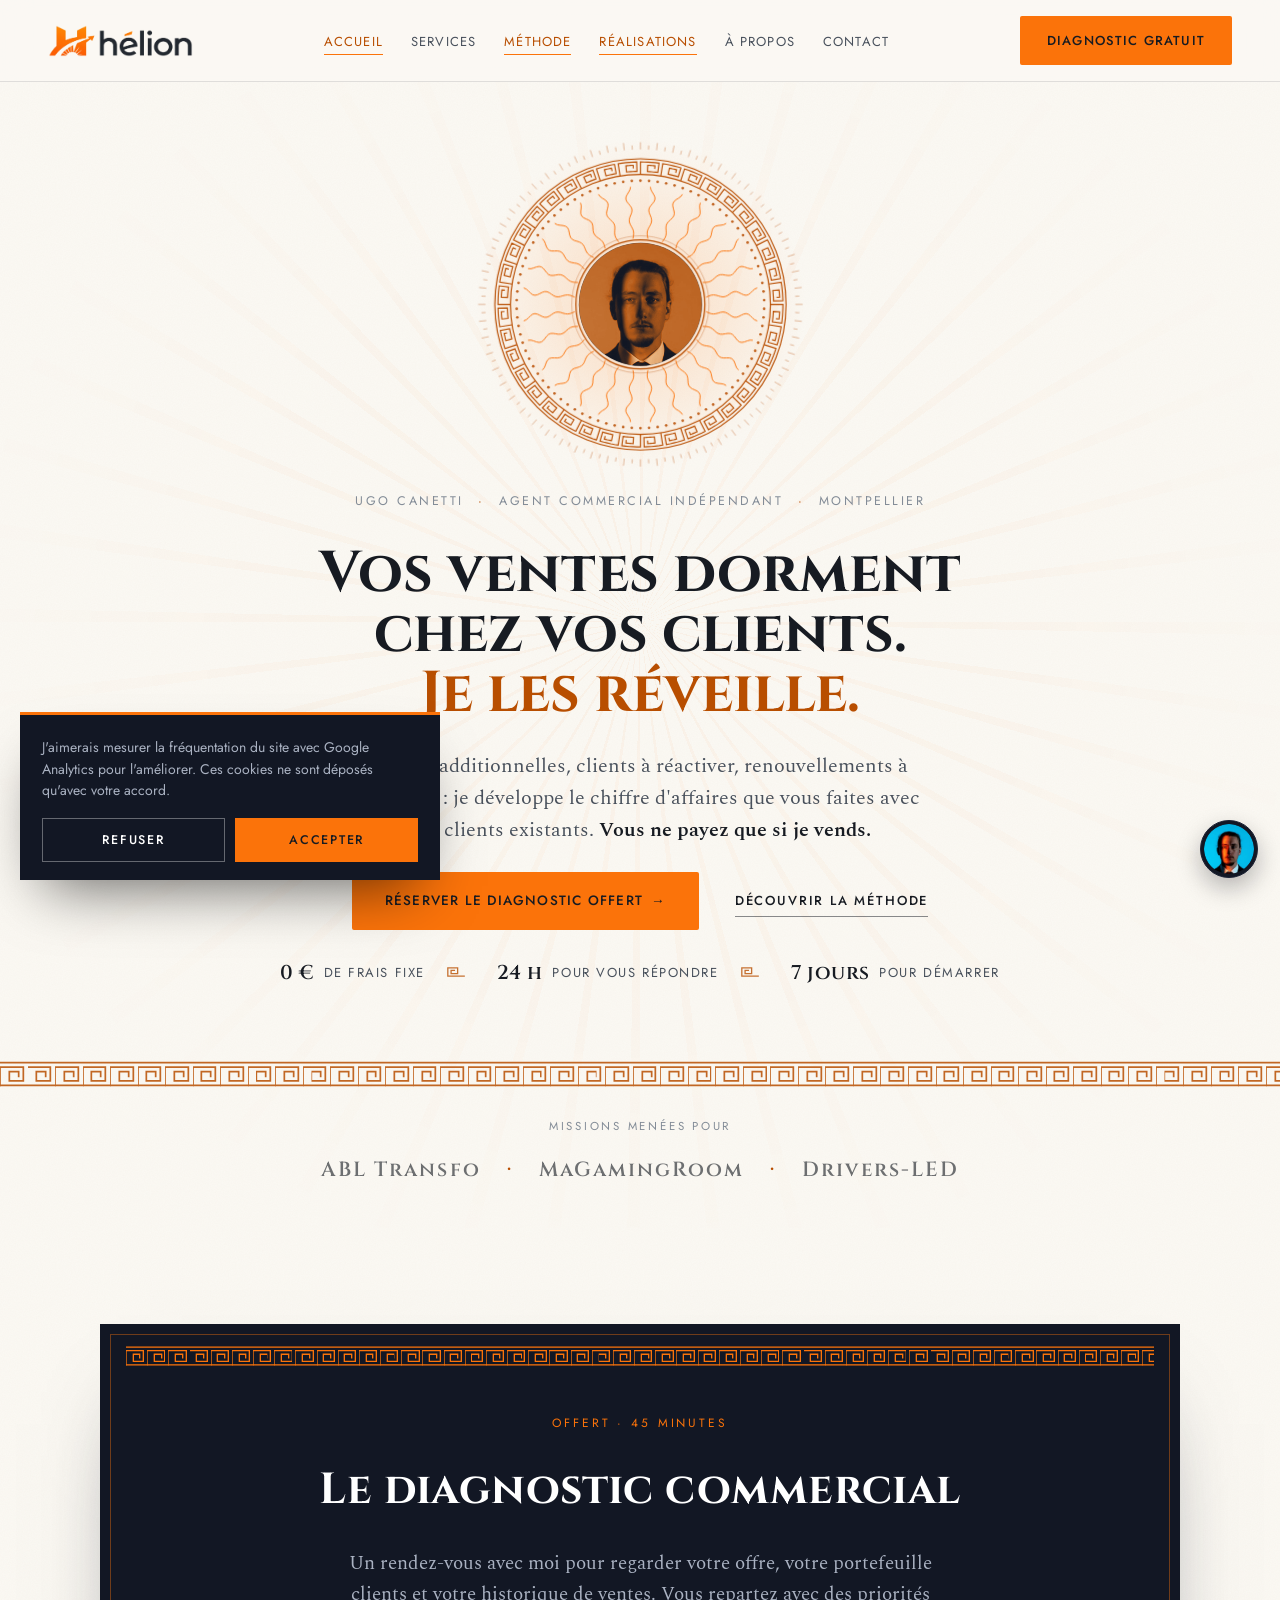
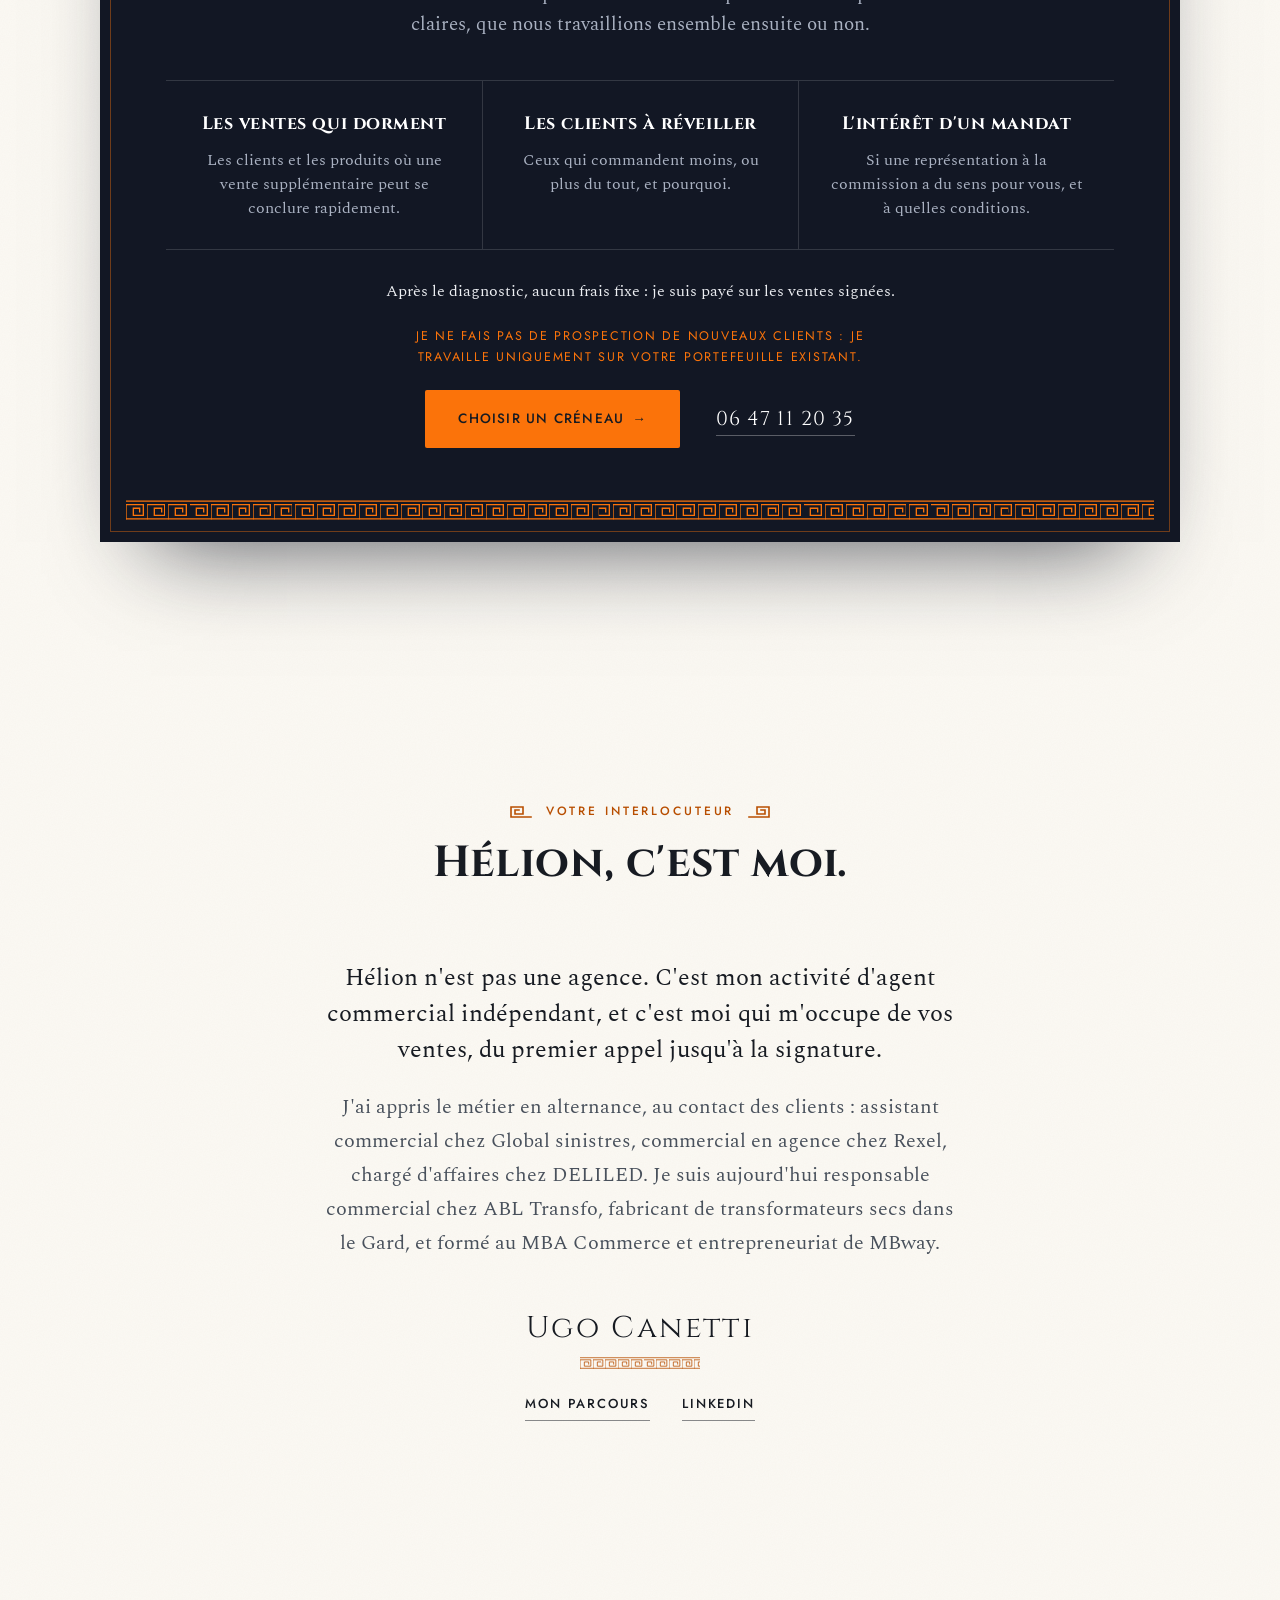
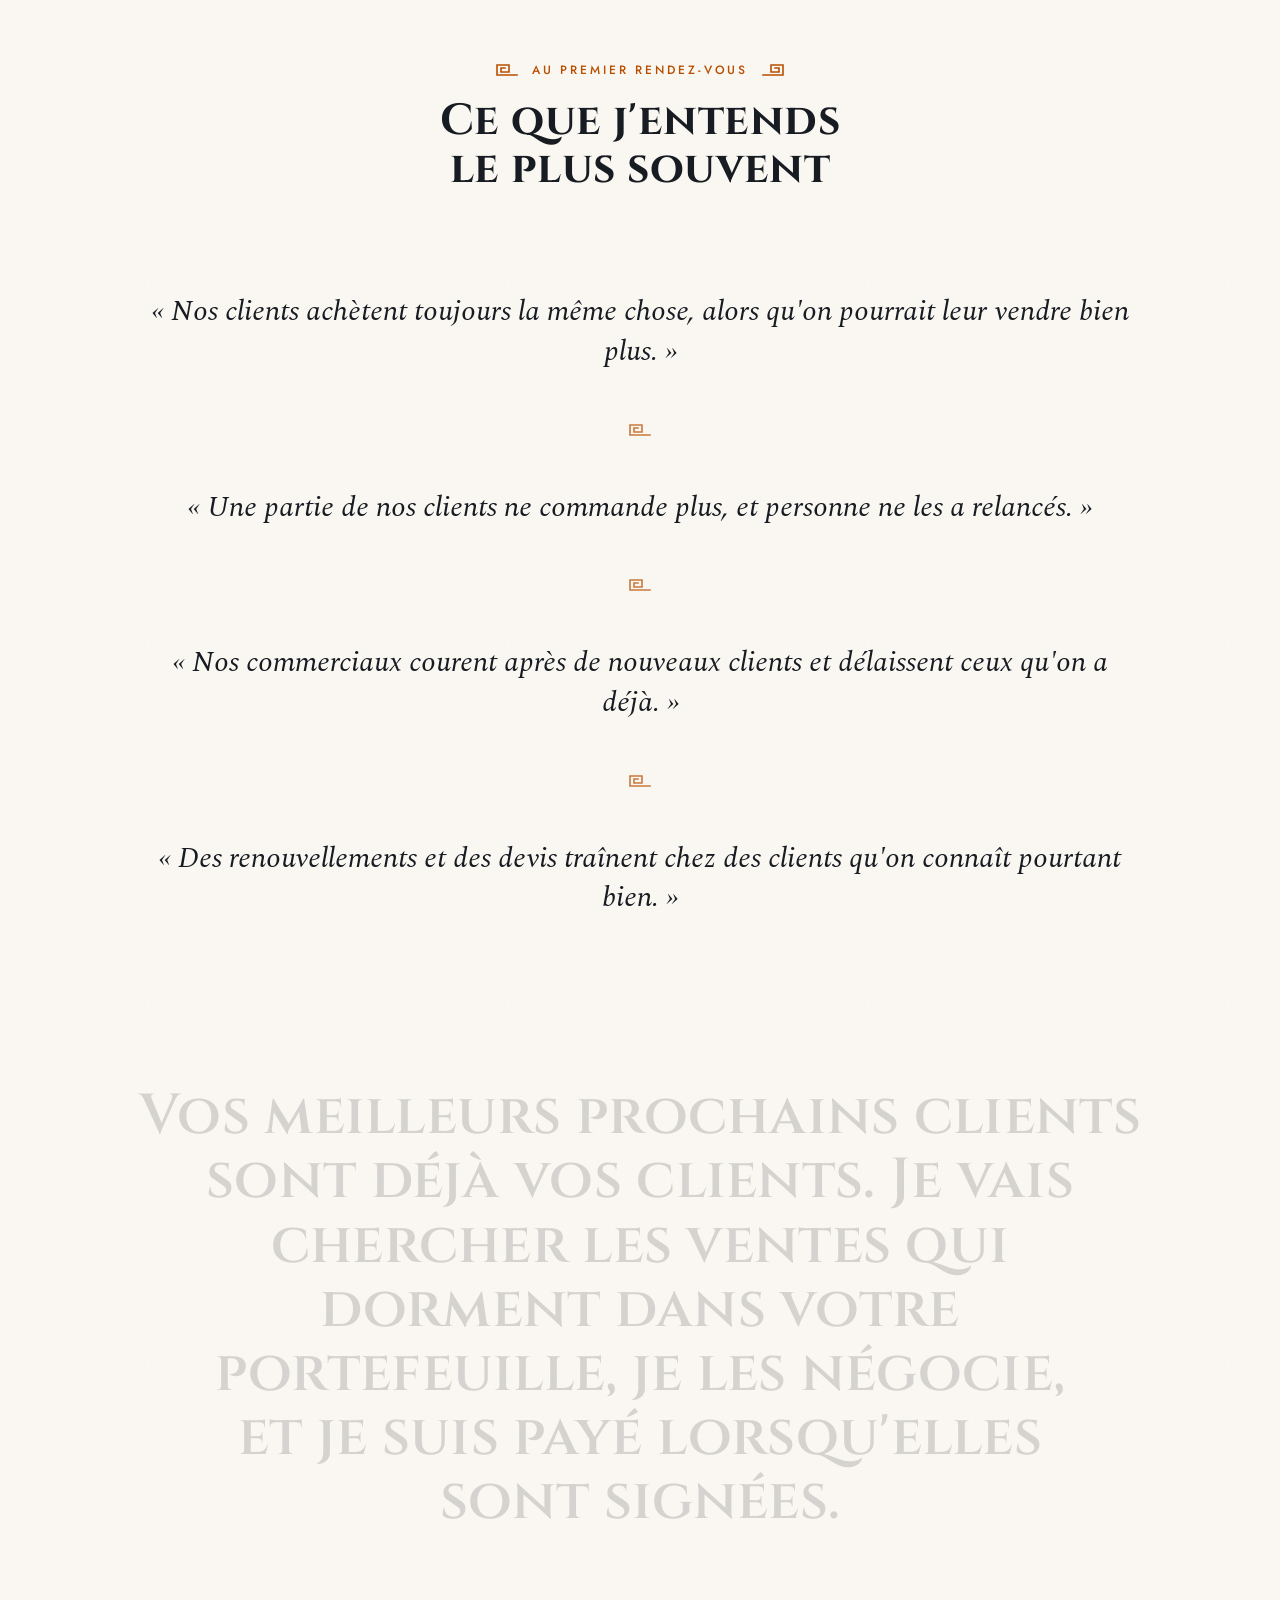
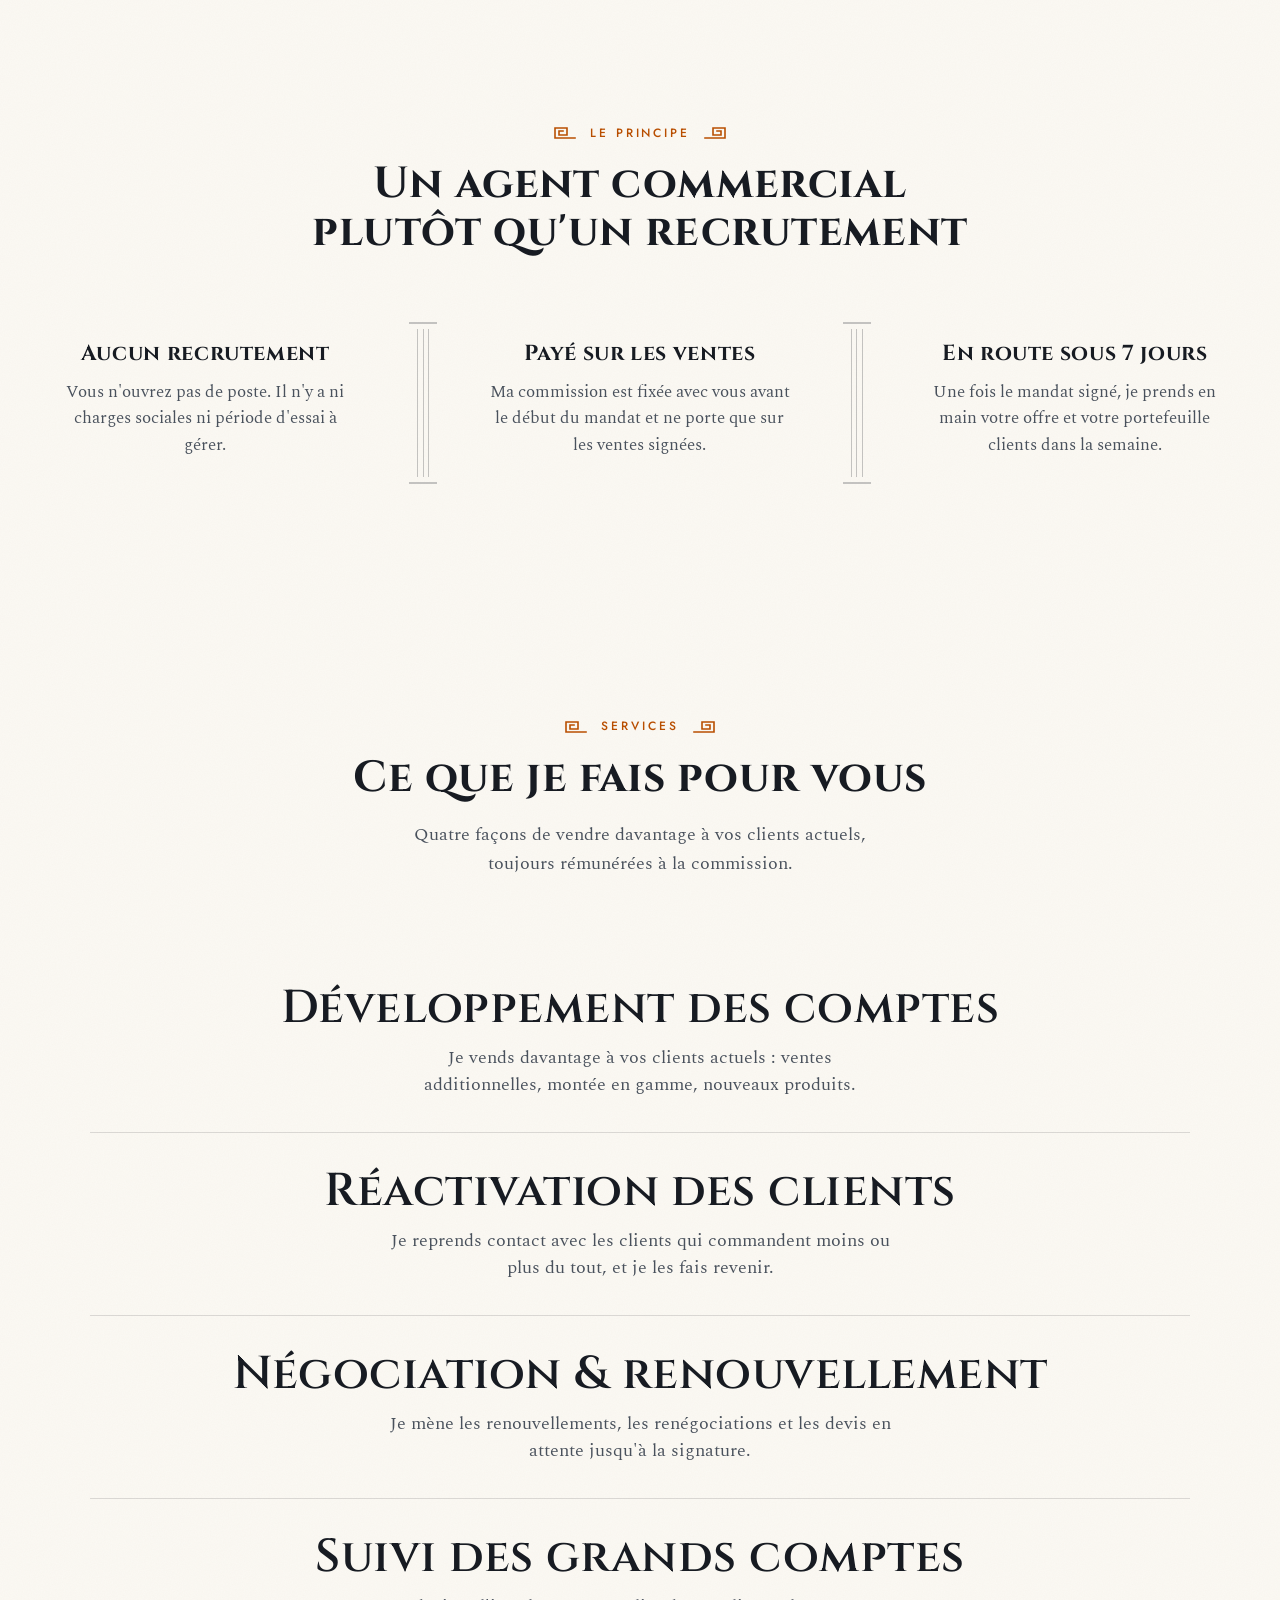
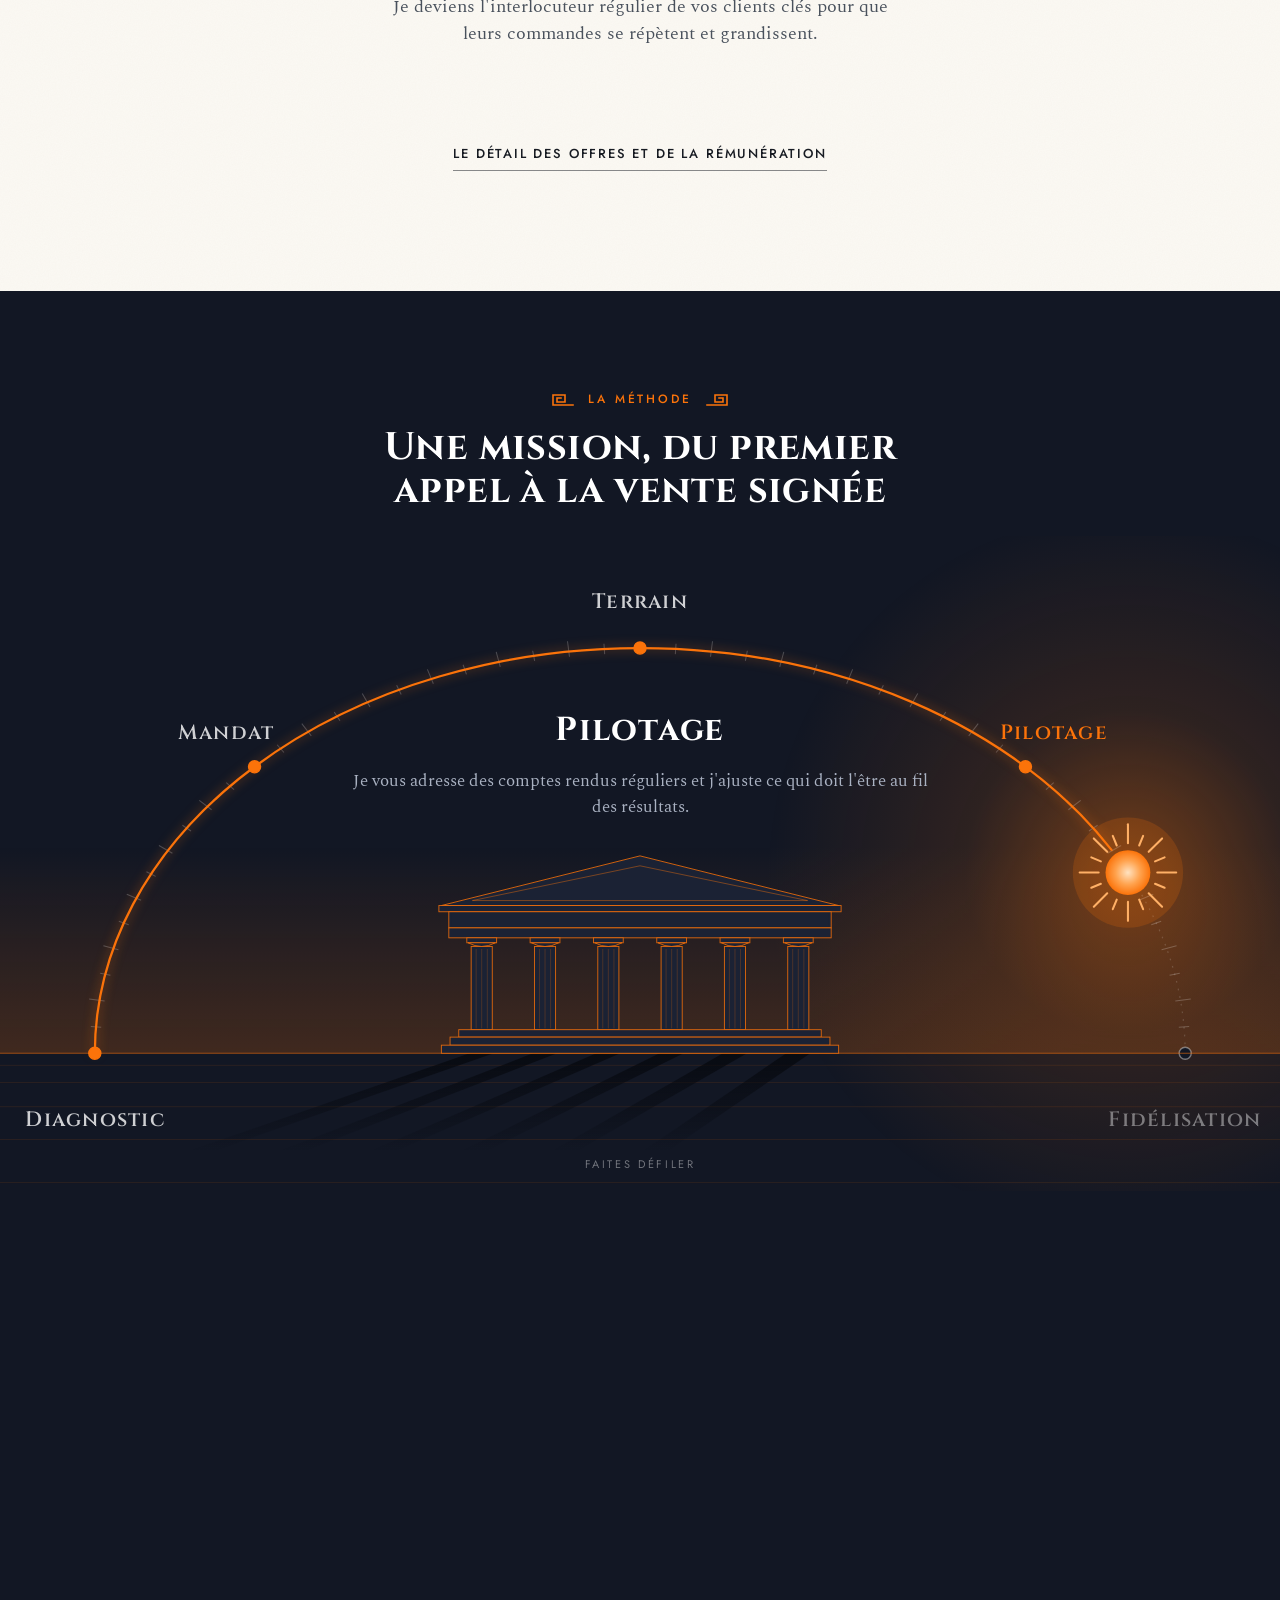
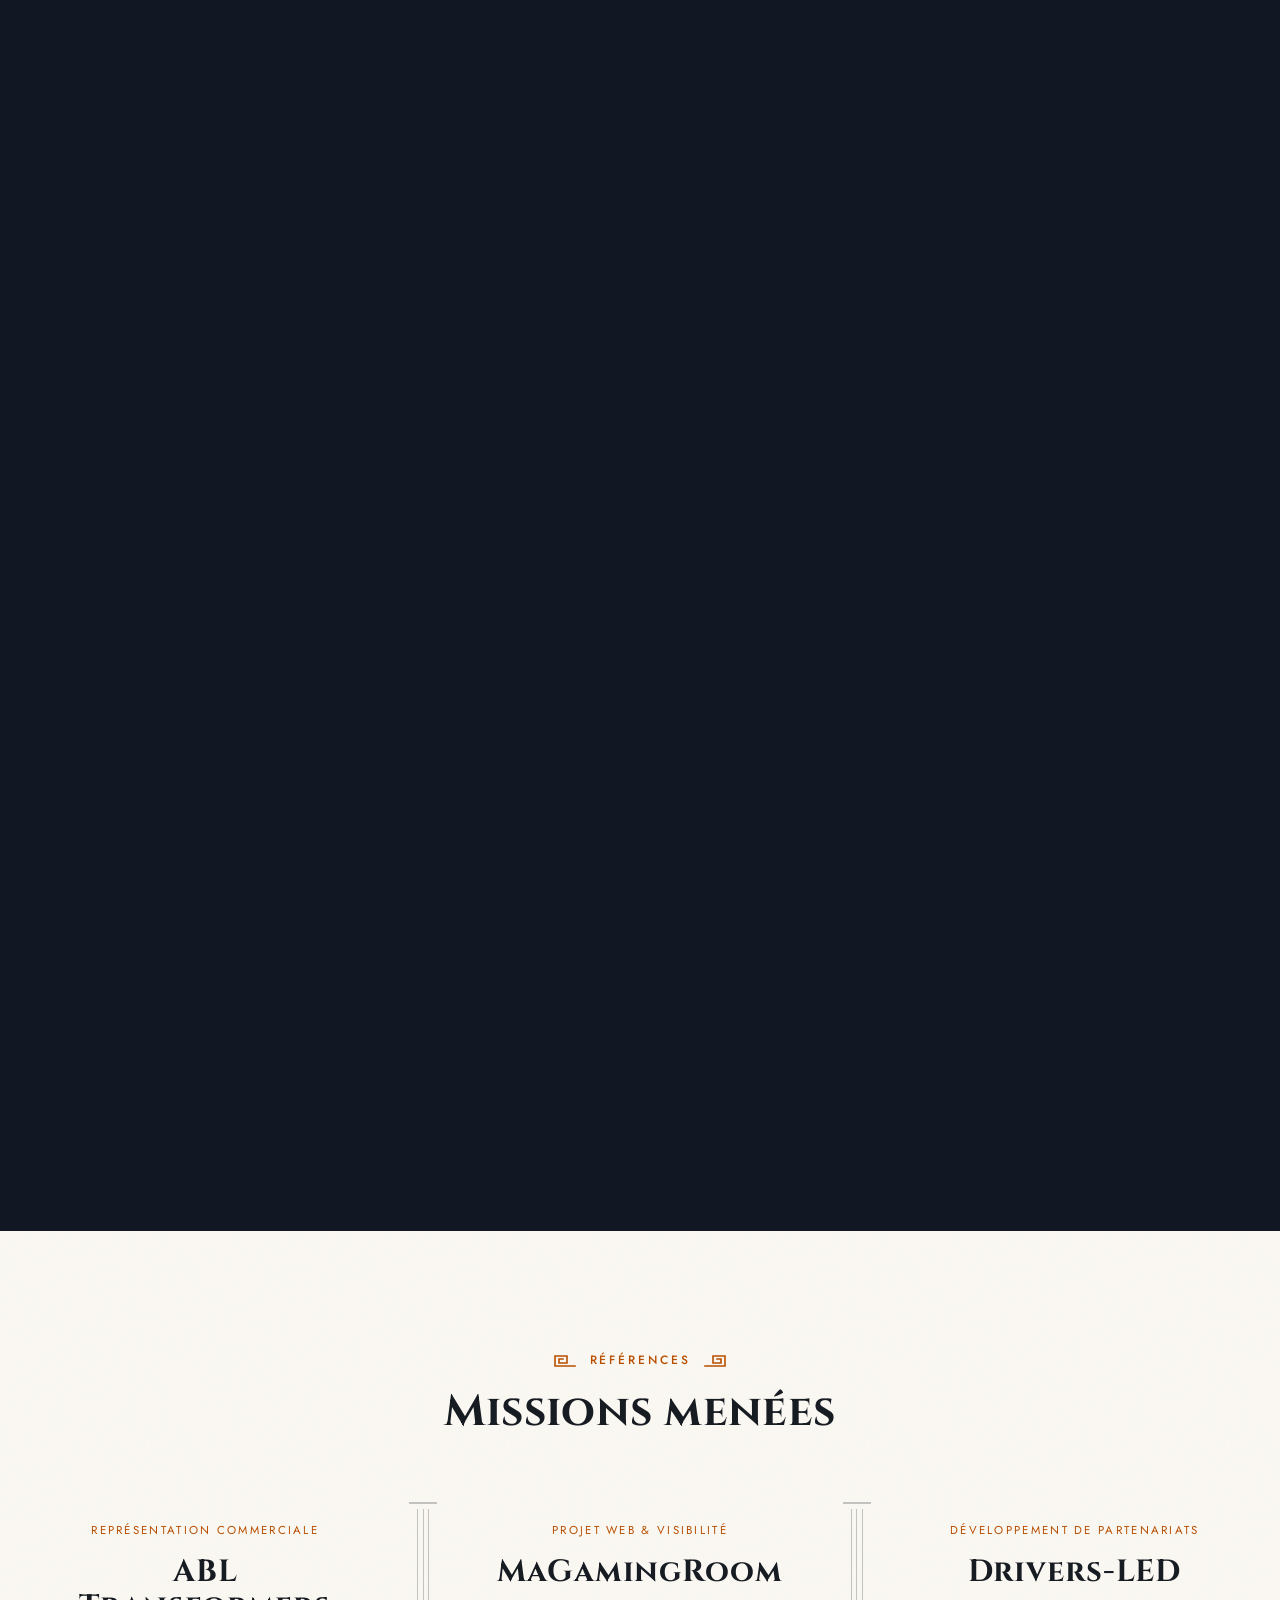
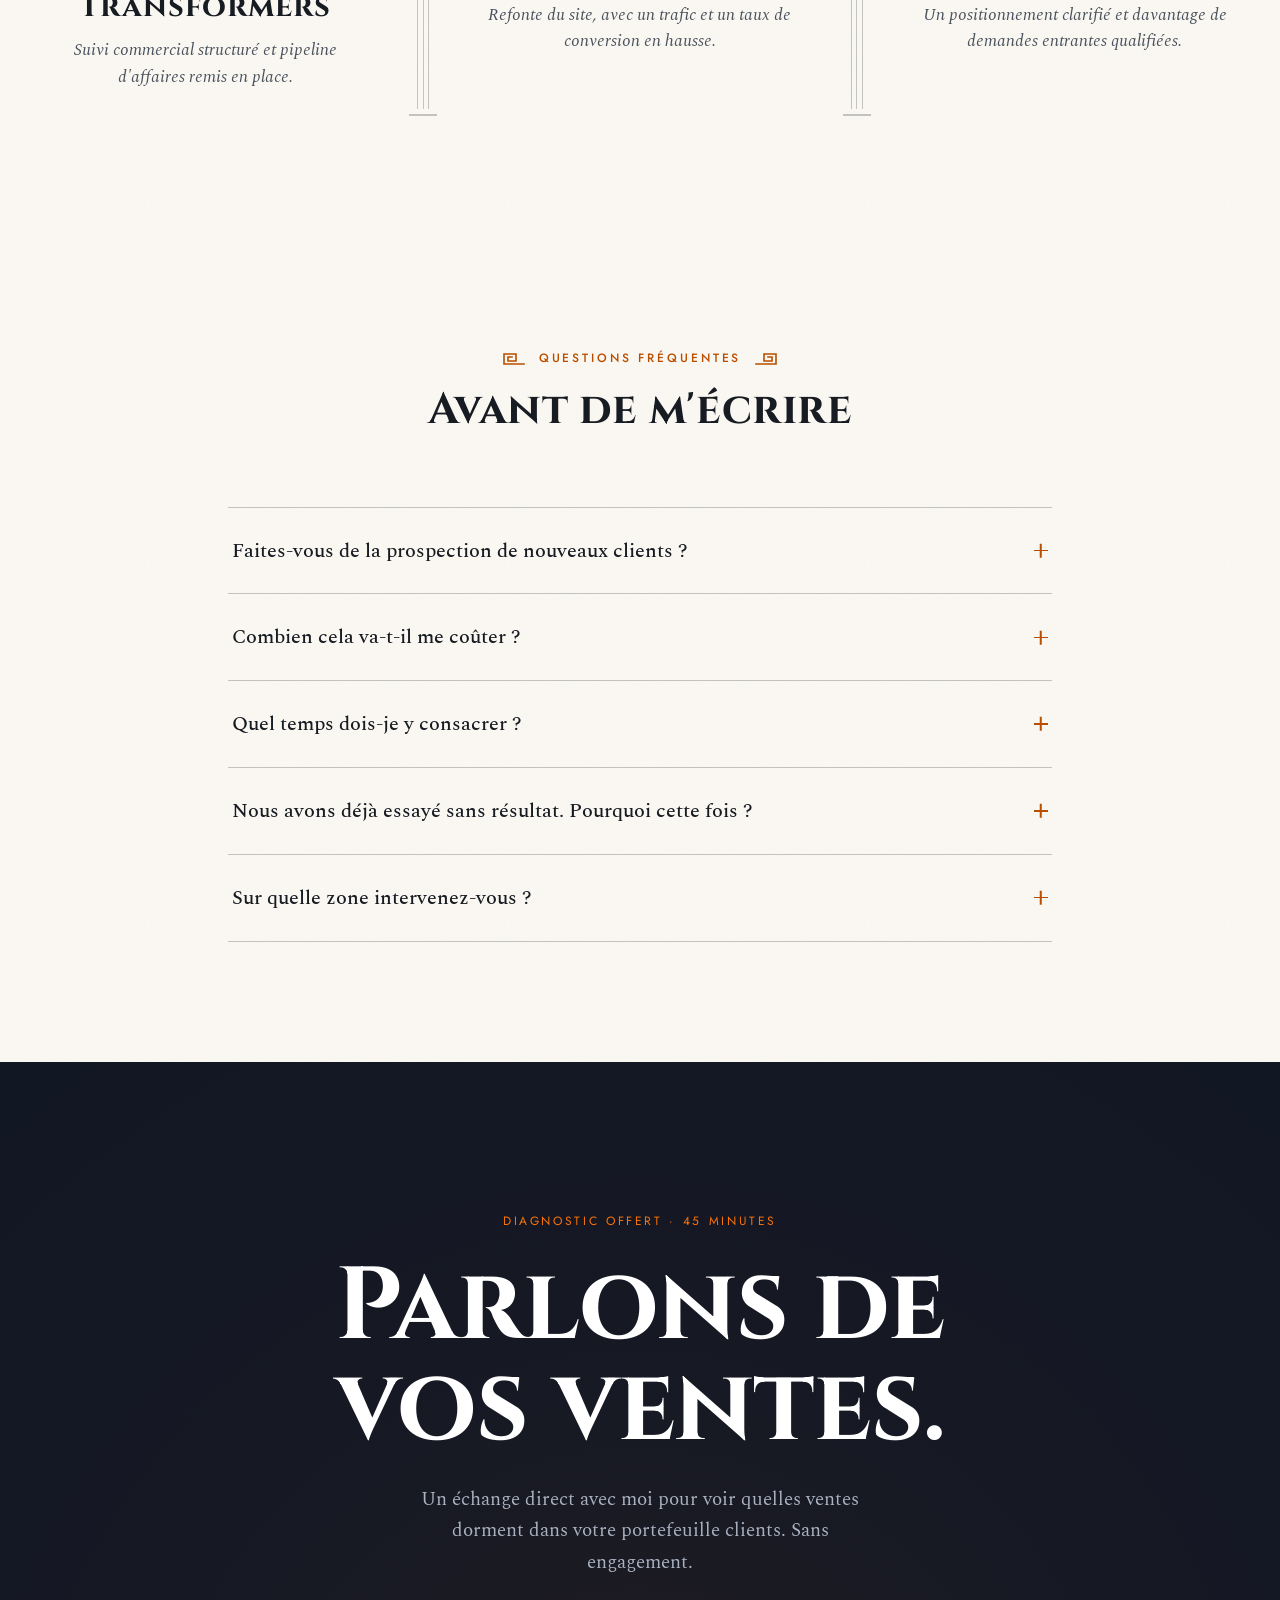
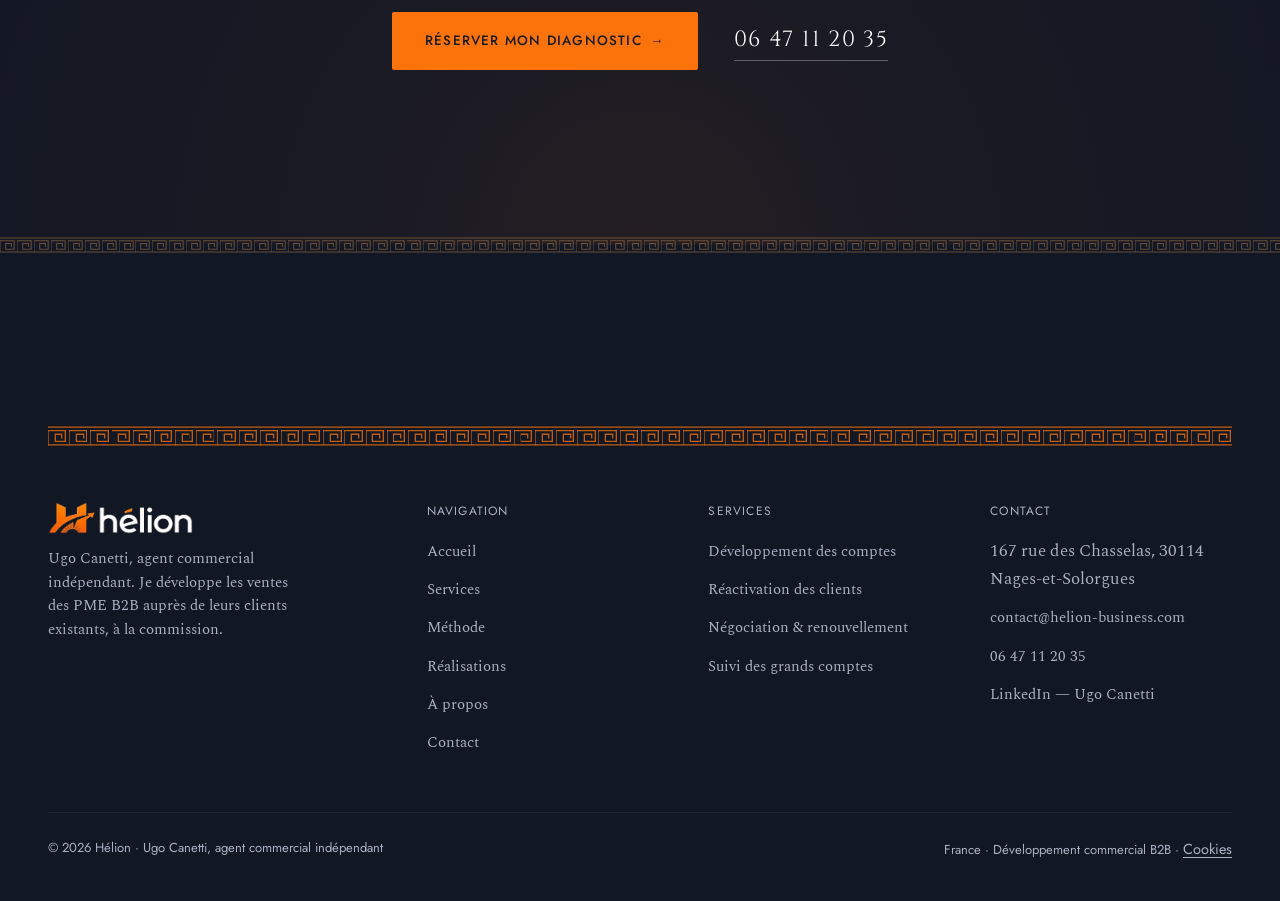
==== commit 0a2459df: "Nouveau titre d'accueil : Vos ventes dorment chez vos clients. Je les réveille. Co-Authored-By: Clau" ====
--- a/index.html
+++ b/index.html
@@ -1518,6 +1518,7 @@
   .tablet-scope{ font-family:"Jost",sans-serif; font-size:12.5px; letter-spacing:.14em; text-transform:uppercase; color:var(--accent-bright); max-width:60ch; }
   .g-scope{ font-family:"Jost",sans-serif; font-size:12.5px; letter-spacing:.16em; text-transform:uppercase; color:var(--accent-bright); }
 
+  .g-hero .g-lede strong{ color:var(--text); font-weight:600; }
 </style>
 
 <svg width="0" height="0" style="position:absolute" aria-hidden="true">
@@ -1571,8 +1572,8 @@
   <g clip-path="url(#medalCliph)"><rect x="-120" y="-120" width="240" height="240" fill="#121724"/><image class="medal-face" href="assets/ugo.webp" x="-122" y="-122" width="244" height="244" filter="url(#duotoneh)"/></g>
 </svg></div>
     <p class="g-hero-id">Ugo Canetti <span aria-hidden="true">·</span> Agent commercial indépendant <span aria-hidden="true">·</span> Montpellier</p>
-    <h1 class="split-words">Vos clients peuvent vous acheter davantage. <em>Vous ne payez que si je vends.</em></h1>
-    <p class="g-lede">Je développe les ventes que vous réalisez avec vos clients existants&nbsp;: ventes additionnelles, clients à réactiver, renouvellements à négocier. Je suis rémunéré uniquement à la commission, sur le chiffre d'affaires supplémentaire.</p>
+    <h1 class="split-words">Vos ventes dorment chez vos clients. <em>Je les réveille.</em></h1>
+    <p class="g-lede">Ventes additionnelles, clients à réactiver, renouvellements à négocier&nbsp;: je développe le chiffre d'affaires que vous faites avec vos clients existants. <strong>Vous ne payez que si je vends.</strong></p>
     <div class="g-ctas">
       <a href="contact.html" class="btn btn-primary btn-lg magnetic"><span>Réserver le diagnostic offert</span><span class="btn-arrow" aria-hidden="true">→</span></a>
       <a href="#methode" class="text-link">Découvrir la méthode</a>
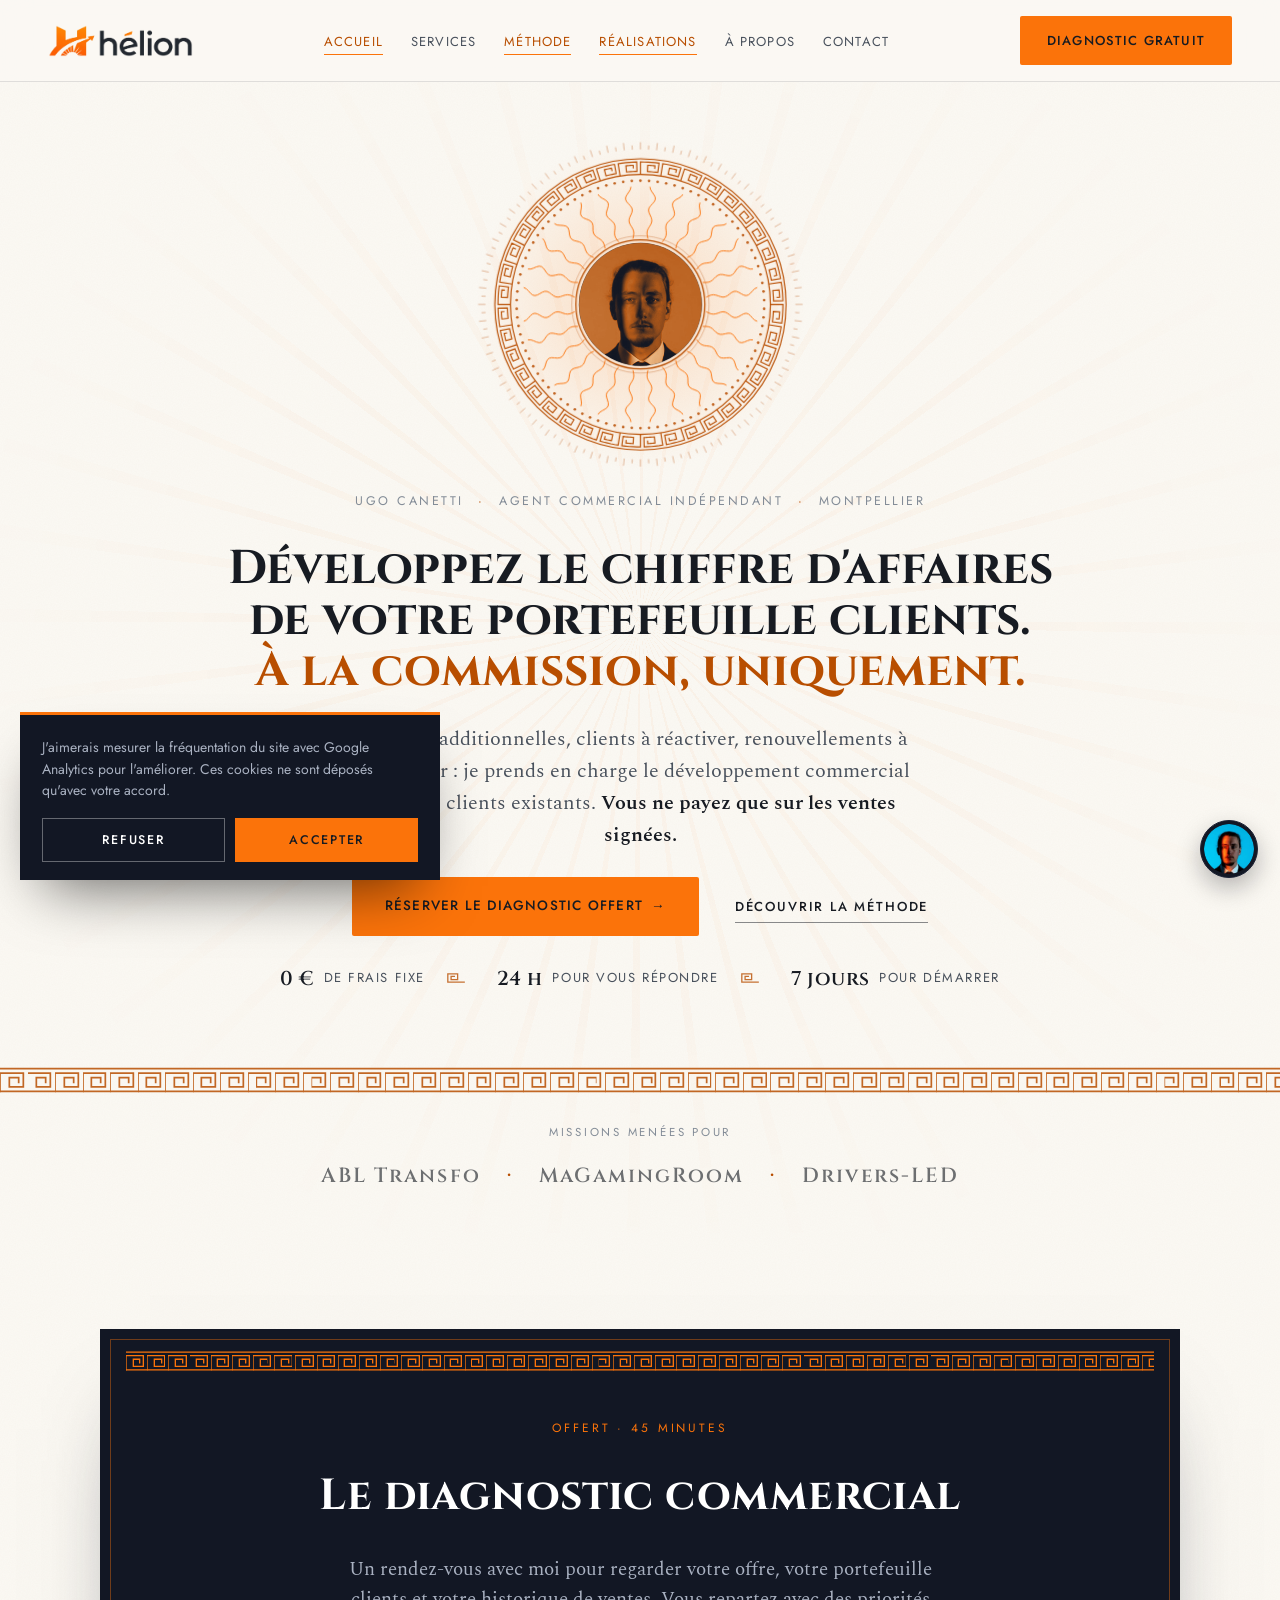
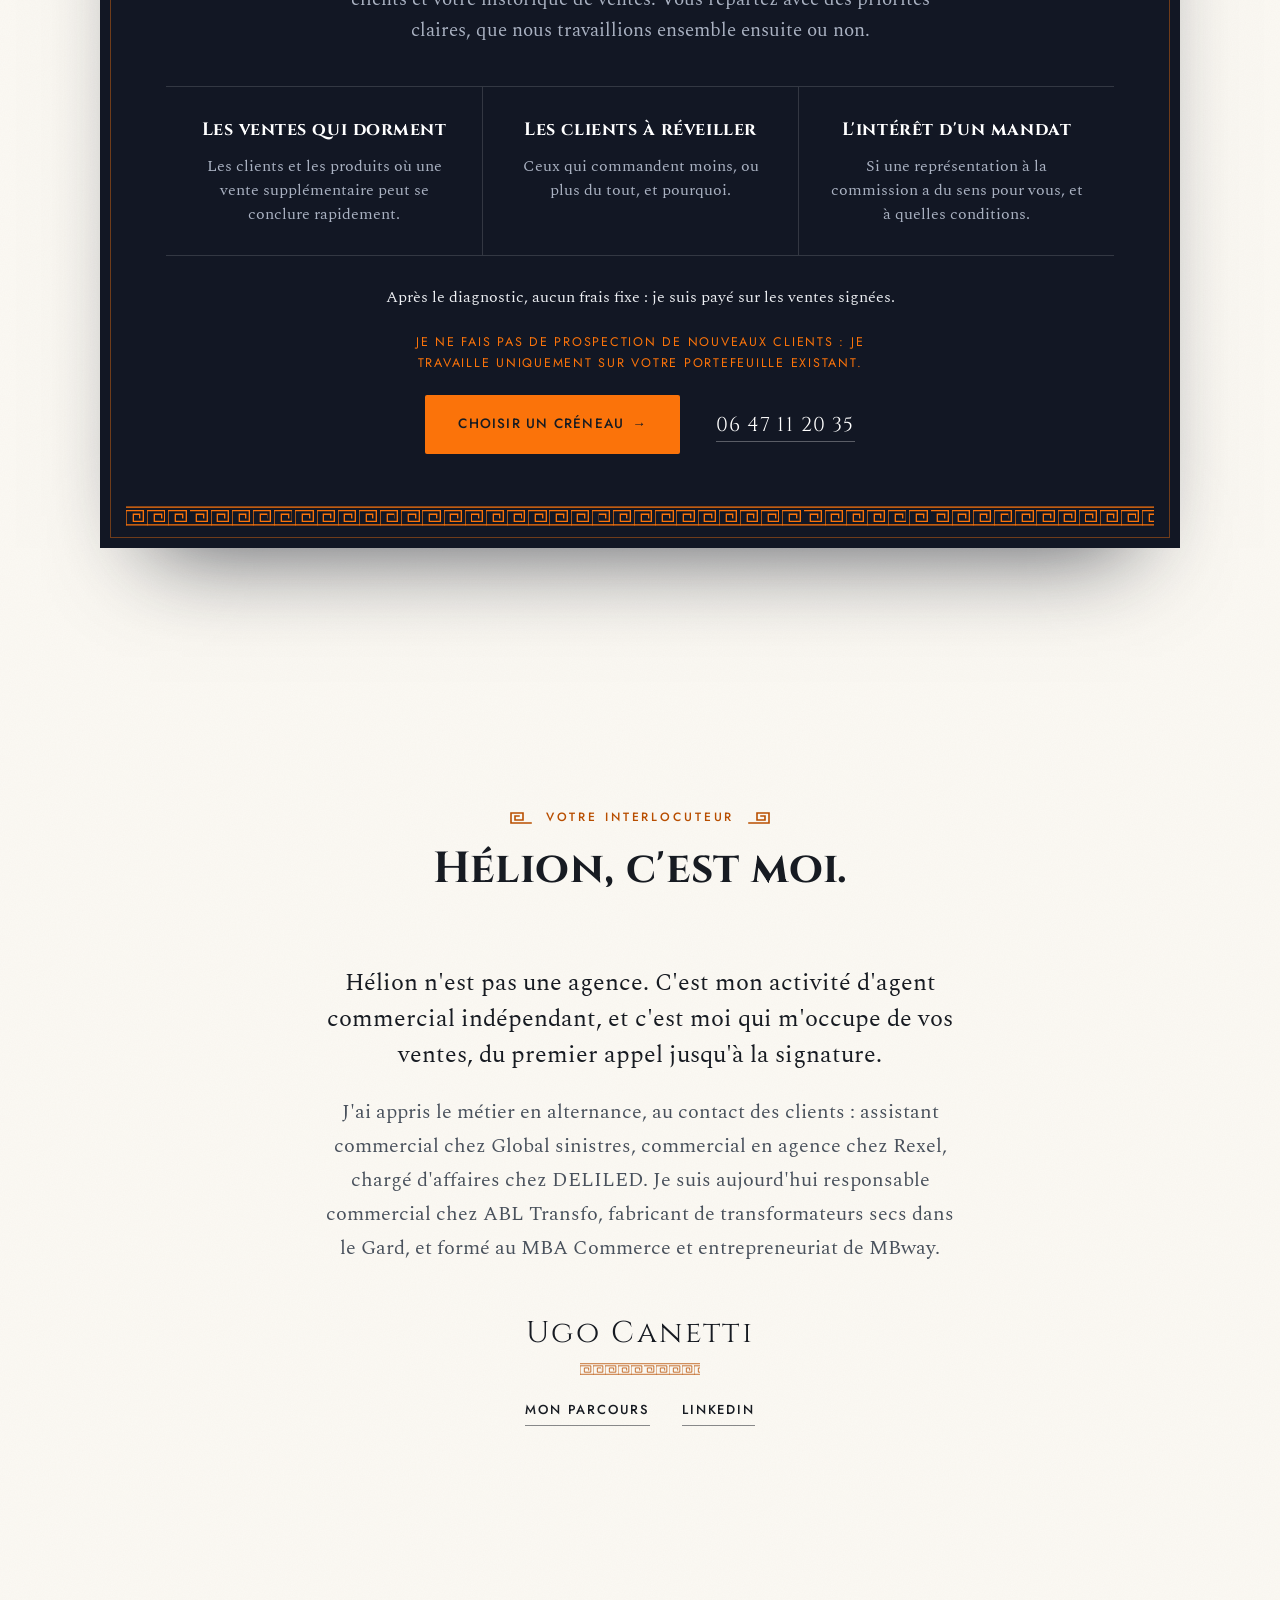
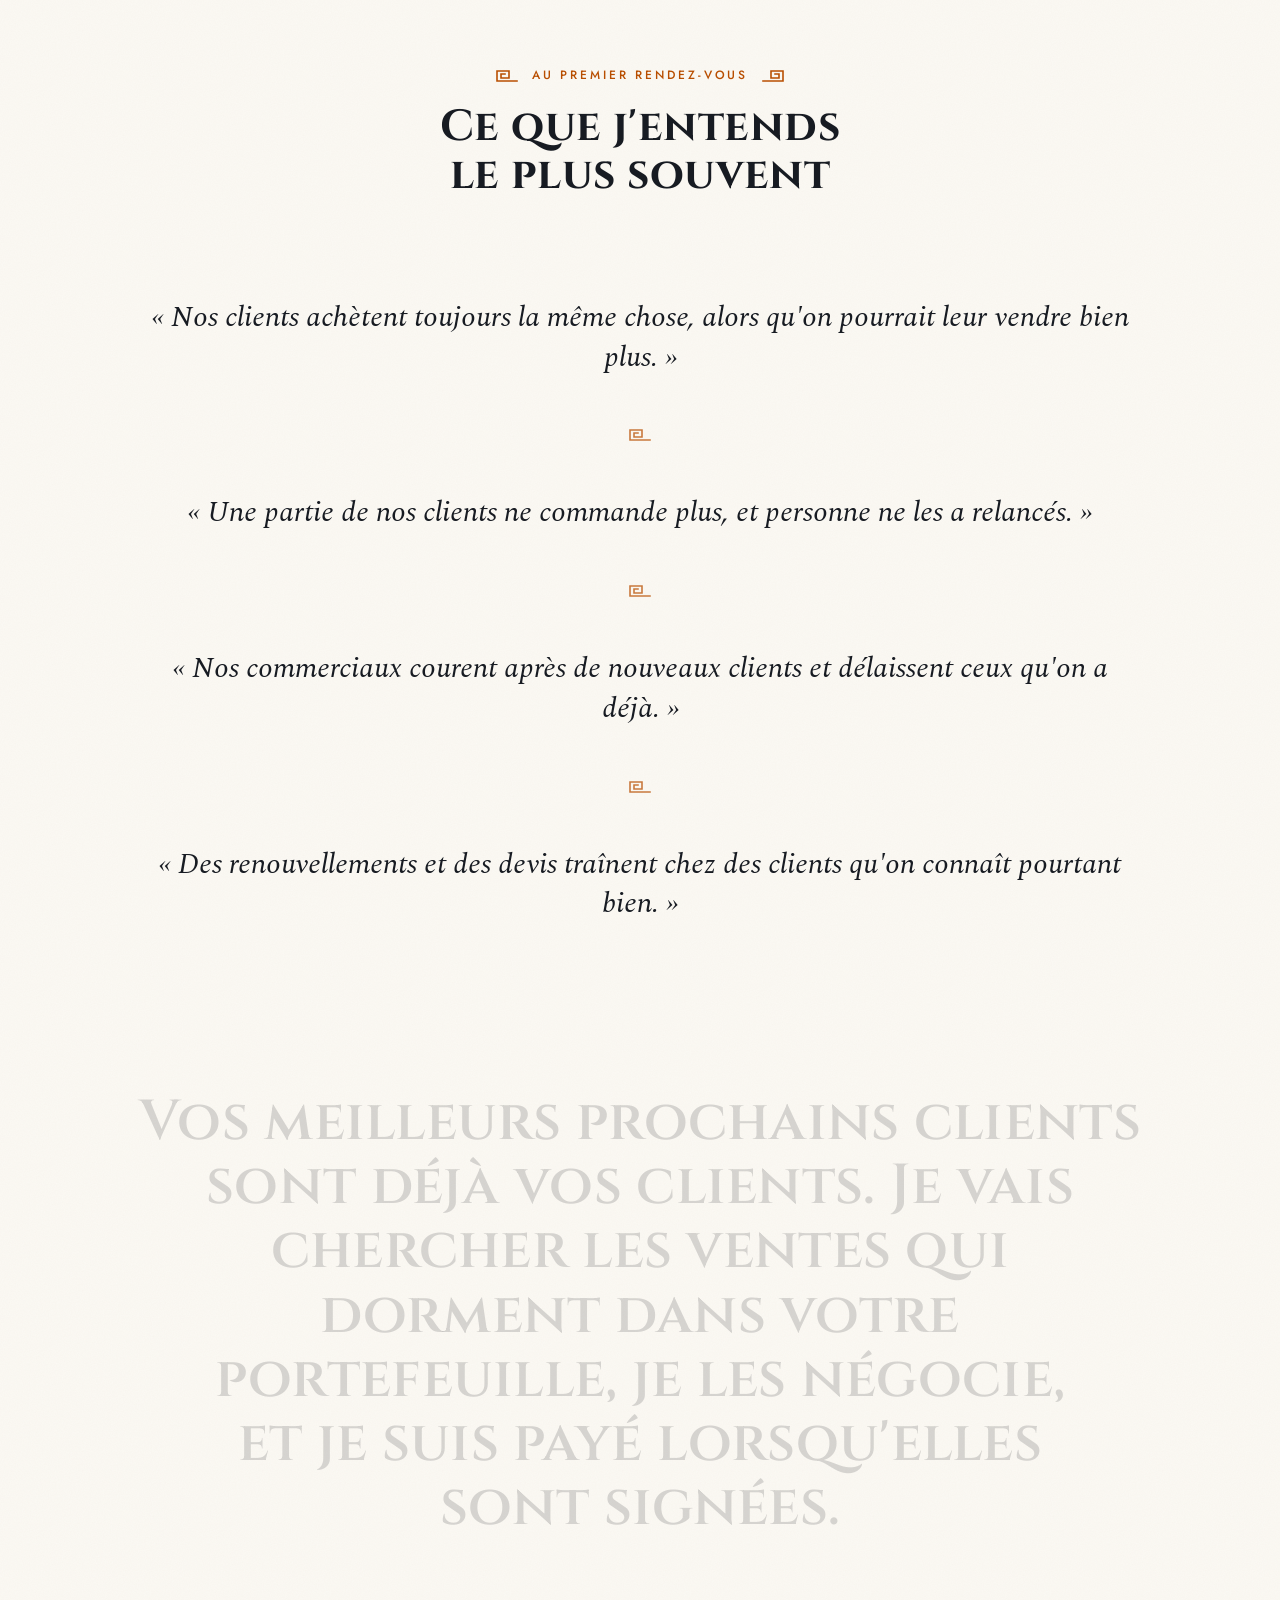
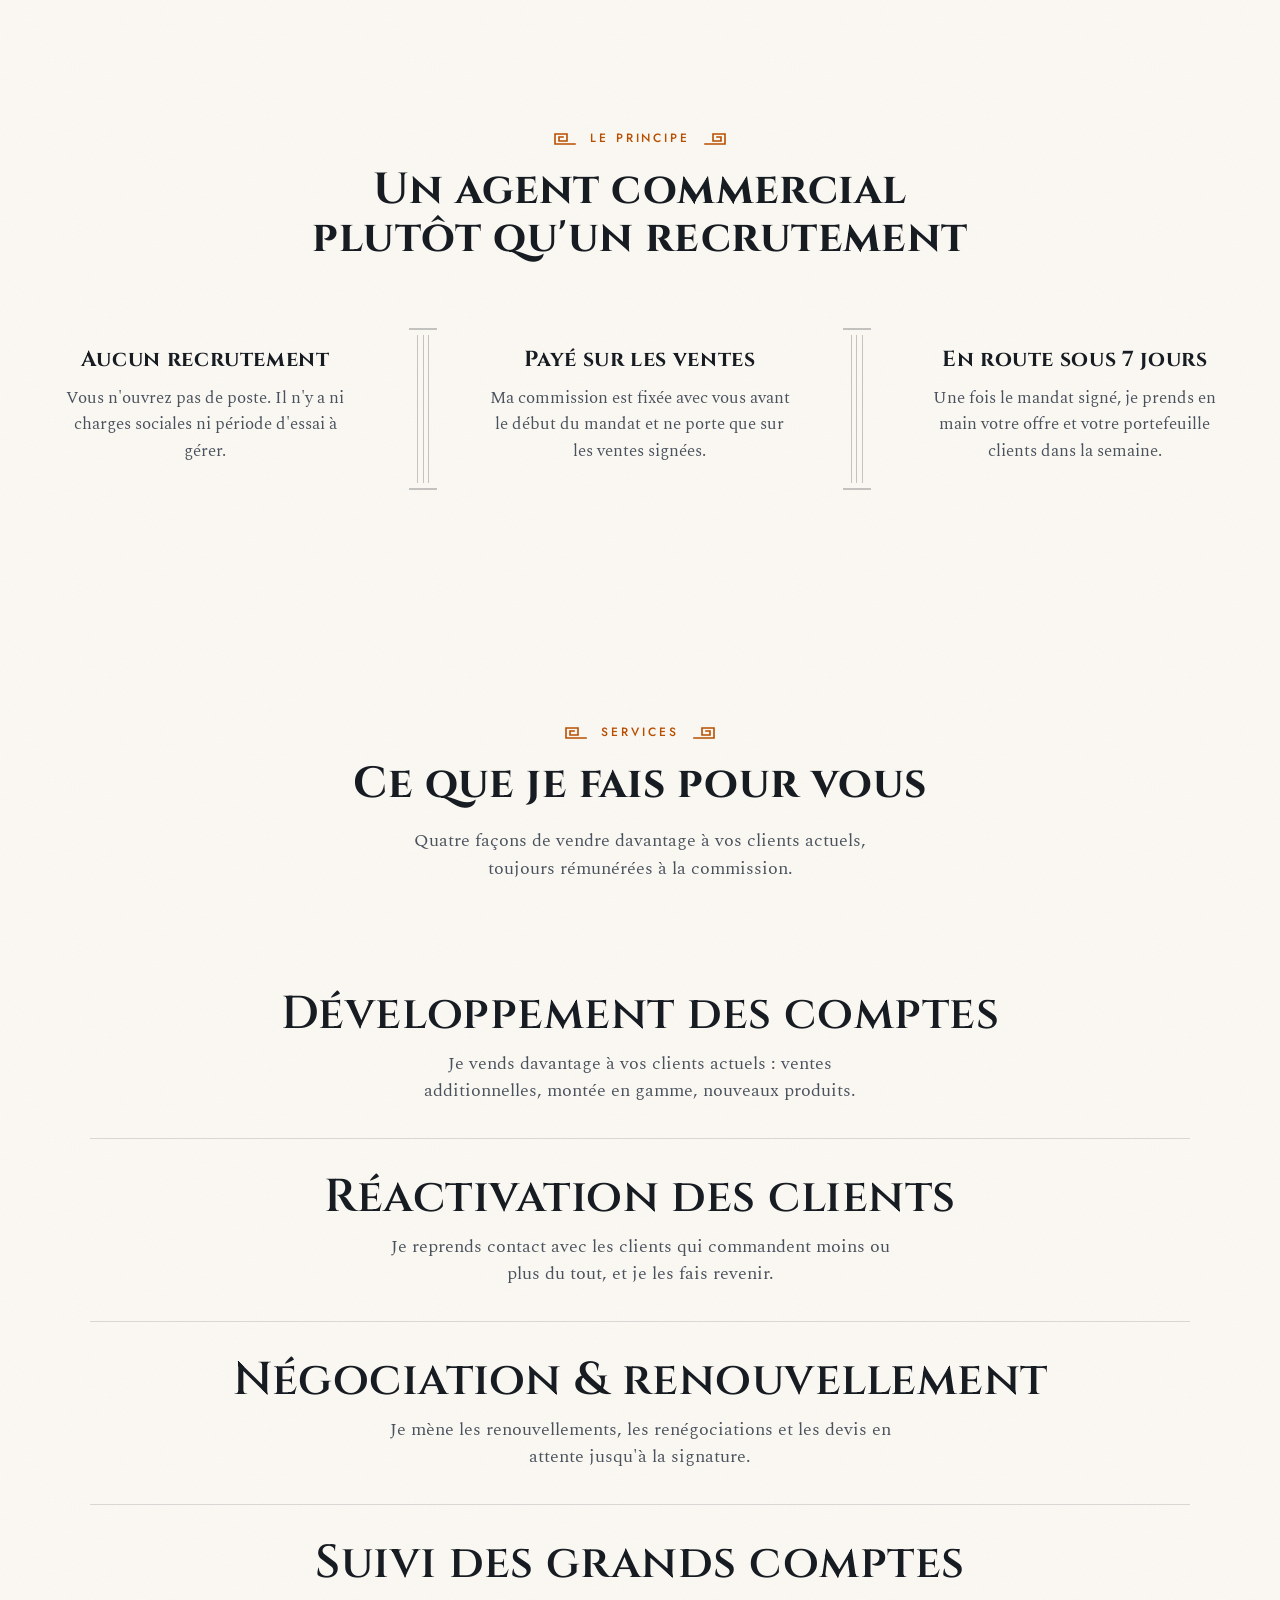
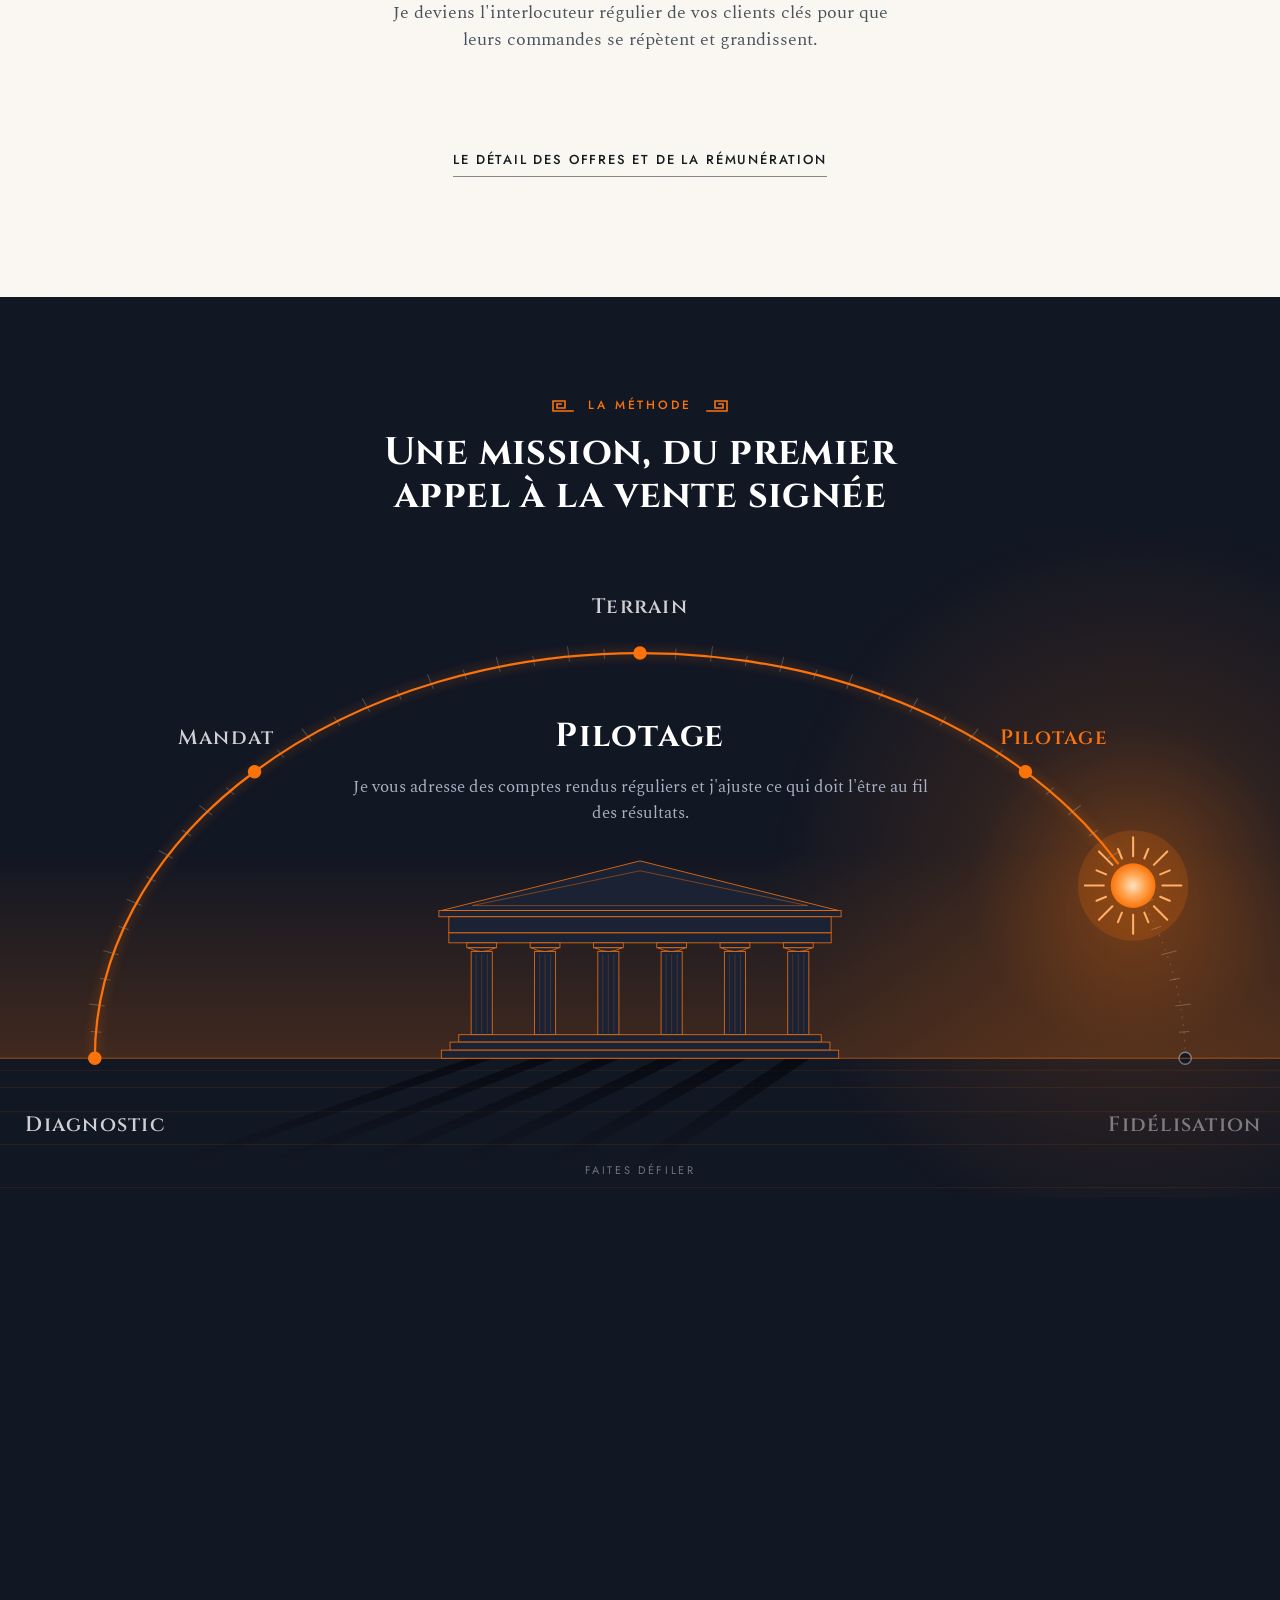
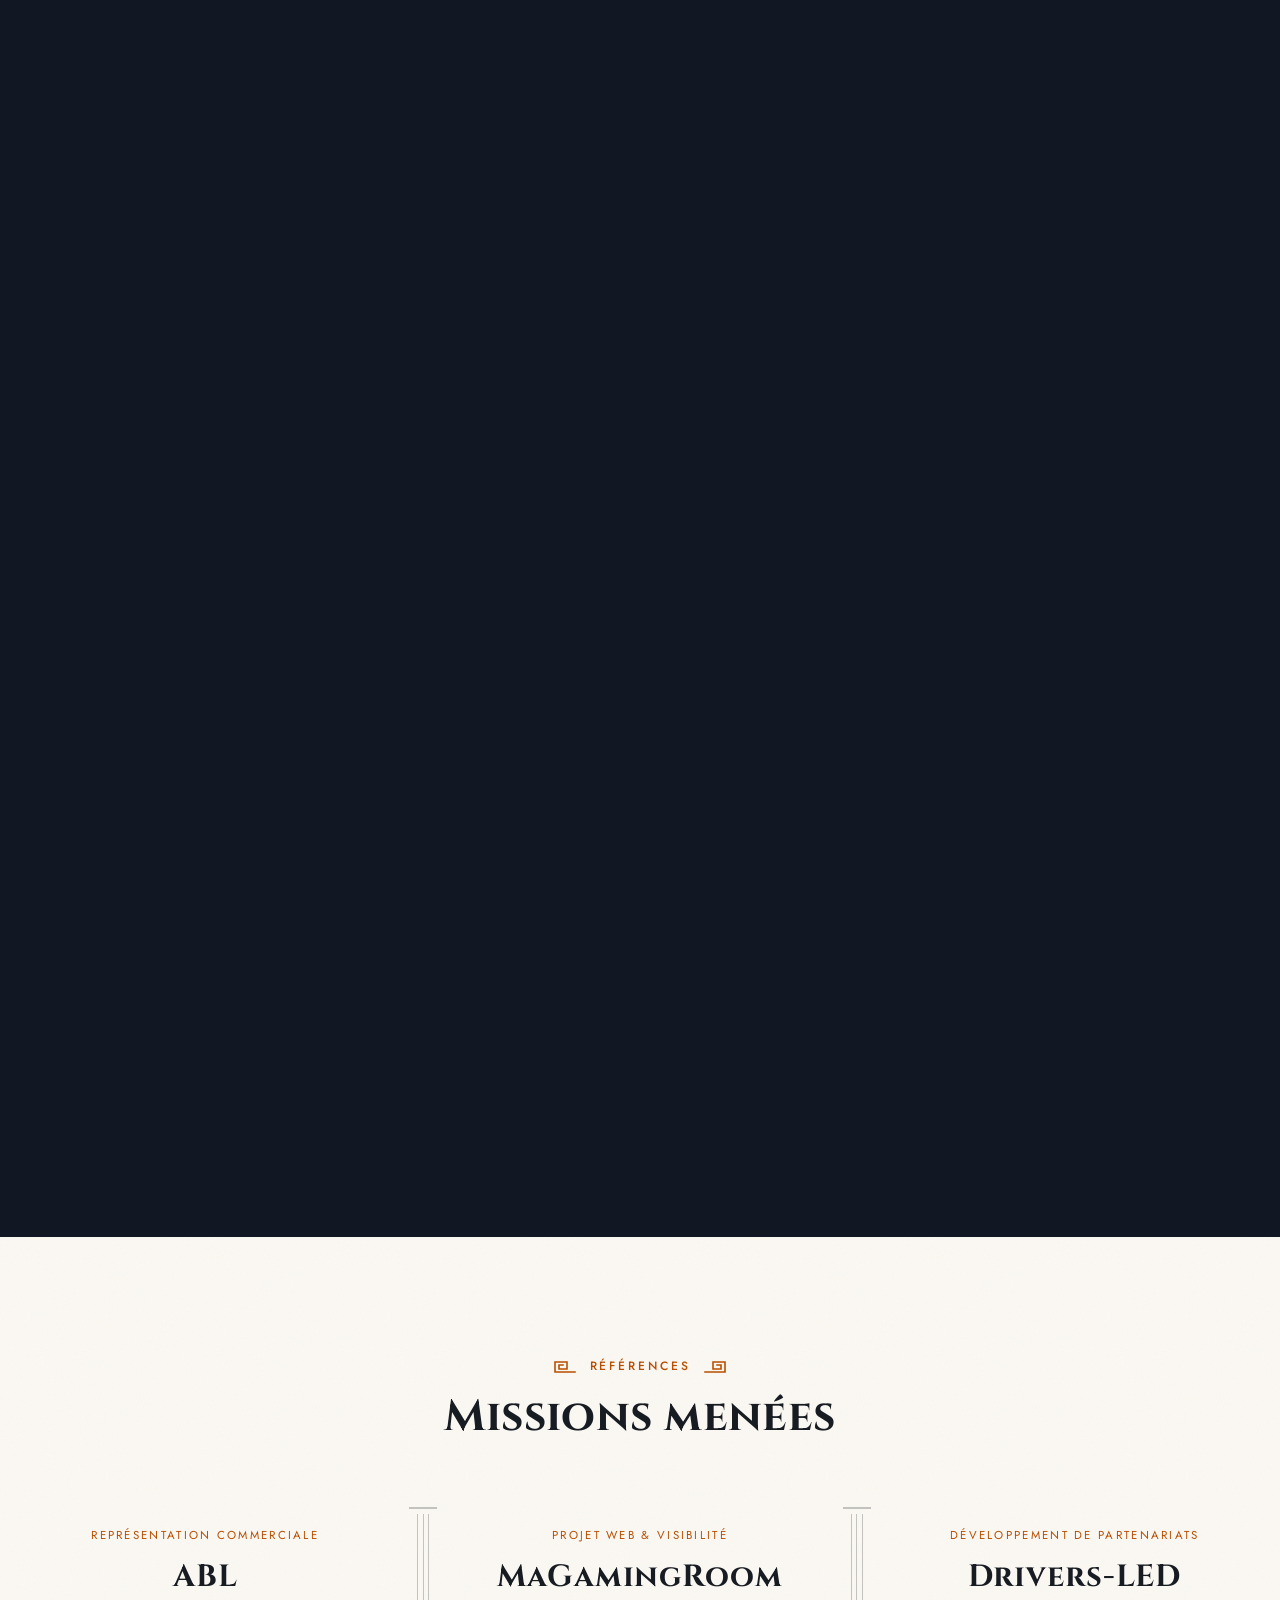
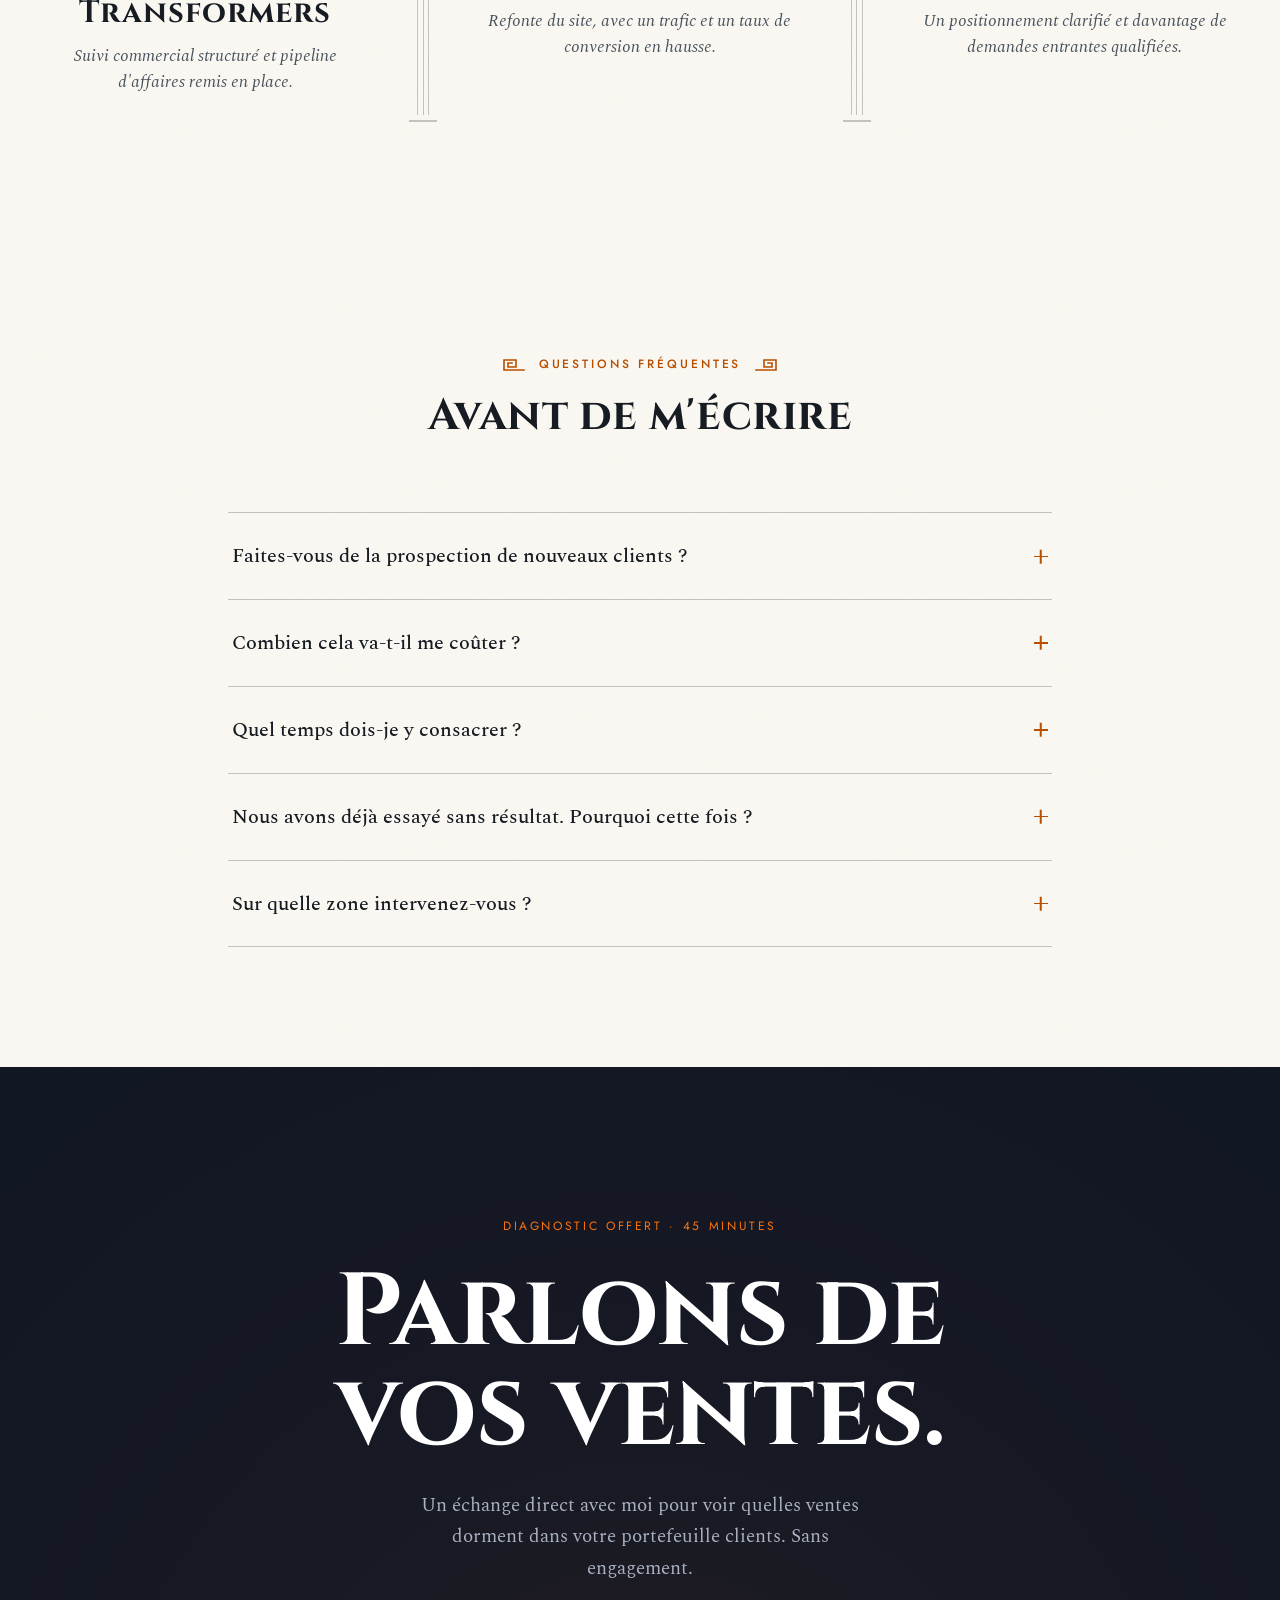
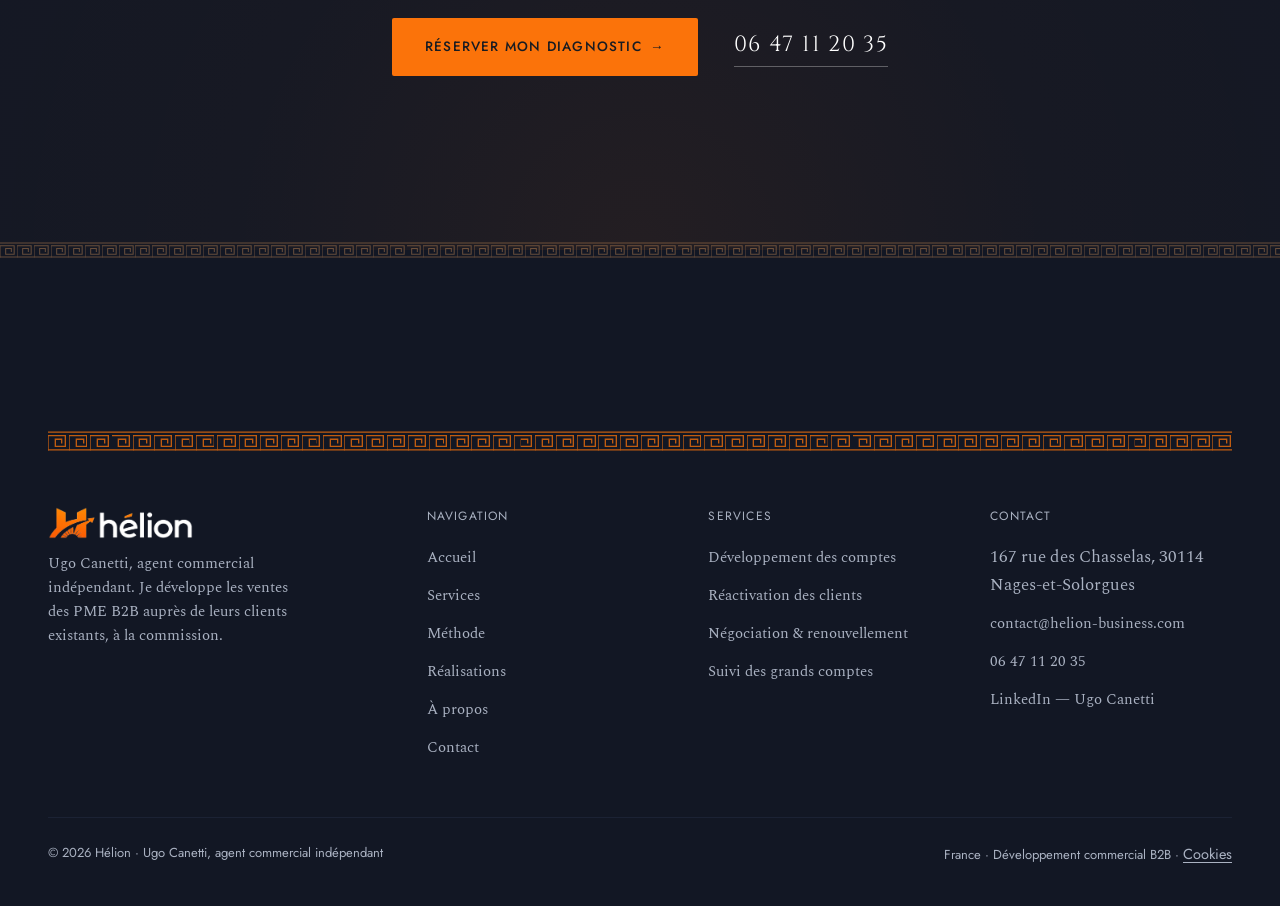
==== commit 35c9193c: "Titre d'accueil : Développez le chiffre d'affaires de votre portefeuille clients Co-Authored-By: Cla" ====
--- a/index.html
+++ b/index.html
@@ -1519,6 +1519,8 @@
   .g-scope{ font-family:"Jost",sans-serif; font-size:12.5px; letter-spacing:.16em; text-transform:uppercase; color:var(--accent-bright); }
 
   .g-hero .g-lede strong{ color:var(--text); font-weight:600; }
+  .g-hero h1{ font-size:clamp(27px,3.7vw,58px); max-width:30ch; line-height:1.08; }
+  @media (max-width:640px){ .g-hero h1{ font-size:26px; } }
 </style>
 
 <svg width="0" height="0" style="position:absolute" aria-hidden="true">
@@ -1572,8 +1574,8 @@
   <g clip-path="url(#medalCliph)"><rect x="-120" y="-120" width="240" height="240" fill="#121724"/><image class="medal-face" href="assets/ugo.webp" x="-122" y="-122" width="244" height="244" filter="url(#duotoneh)"/></g>
 </svg></div>
     <p class="g-hero-id">Ugo Canetti <span aria-hidden="true">·</span> Agent commercial indépendant <span aria-hidden="true">·</span> Montpellier</p>
-    <h1 class="split-words">Vos ventes dorment chez vos clients. <em>Je les réveille.</em></h1>
-    <p class="g-lede">Ventes additionnelles, clients à réactiver, renouvellements à négocier&nbsp;: je développe le chiffre d'affaires que vous faites avec vos clients existants. <strong>Vous ne payez que si je vends.</strong></p>
+    <h1 class="split-words">Développez le chiffre d'affaires de votre portefeuille clients. <em>À la commission, uniquement.</em></h1>
+    <p class="g-lede">Ventes additionnelles, clients à réactiver, renouvellements à négocier&nbsp;: je prends en charge le développement commercial de vos clients existants. <strong>Vous ne payez que sur les ventes signées.</strong></p>
     <div class="g-ctas">
       <a href="contact.html" class="btn btn-primary btn-lg magnetic"><span>Réserver le diagnostic offert</span><span class="btn-arrow" aria-hidden="true">→</span></a>
       <a href="#methode" class="text-link">Découvrir la méthode</a>
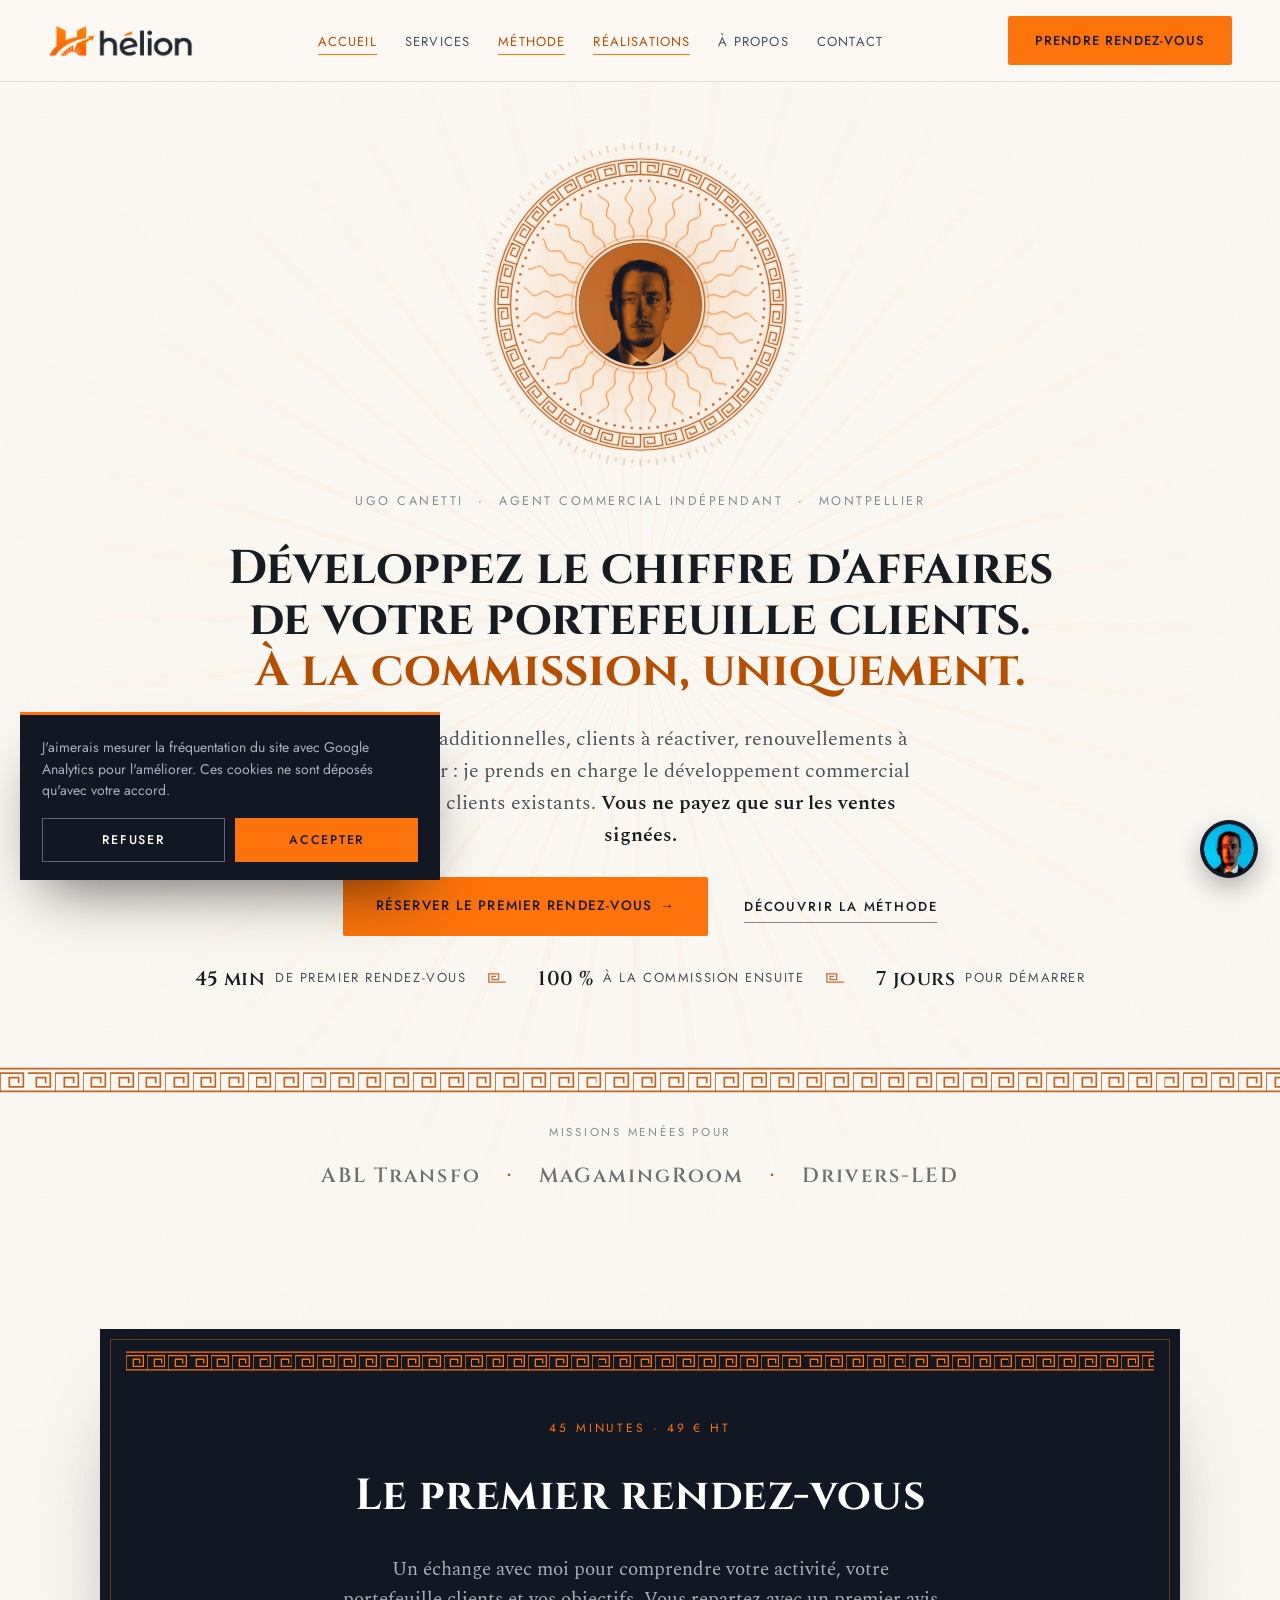
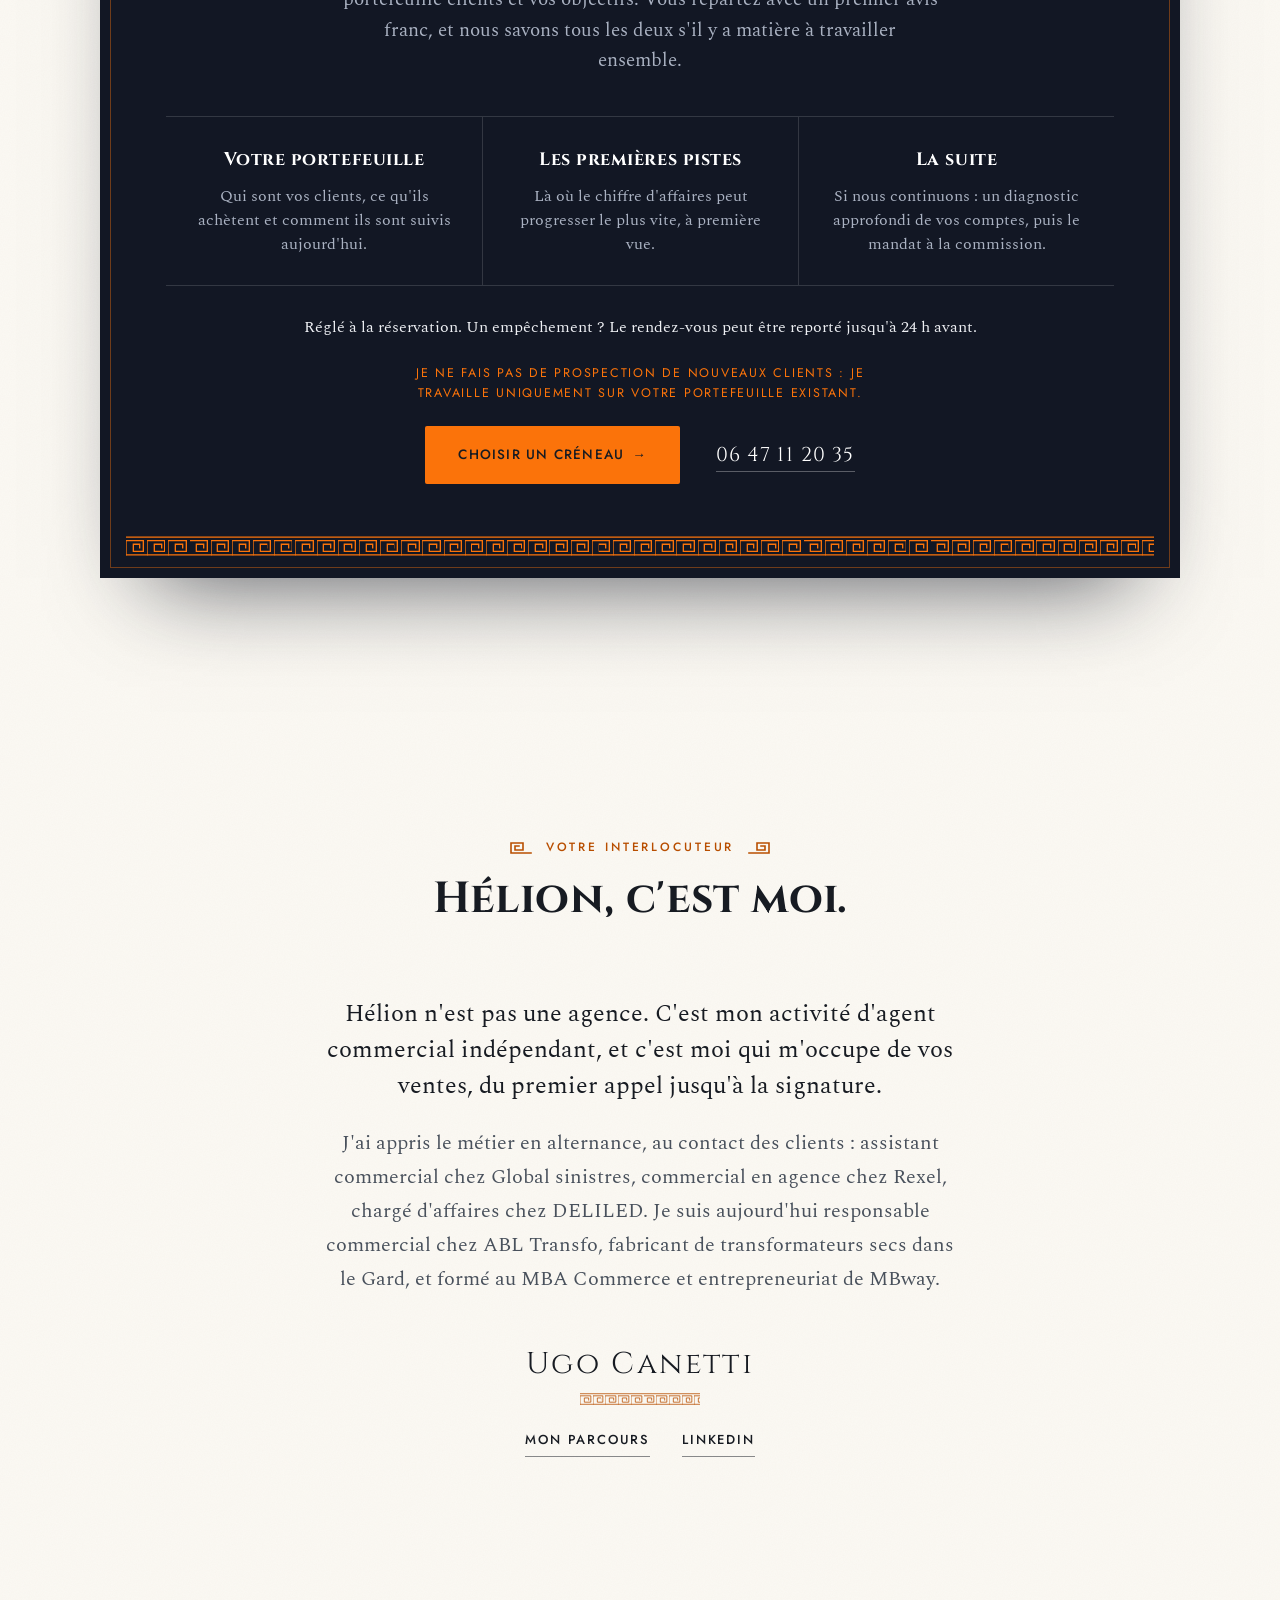
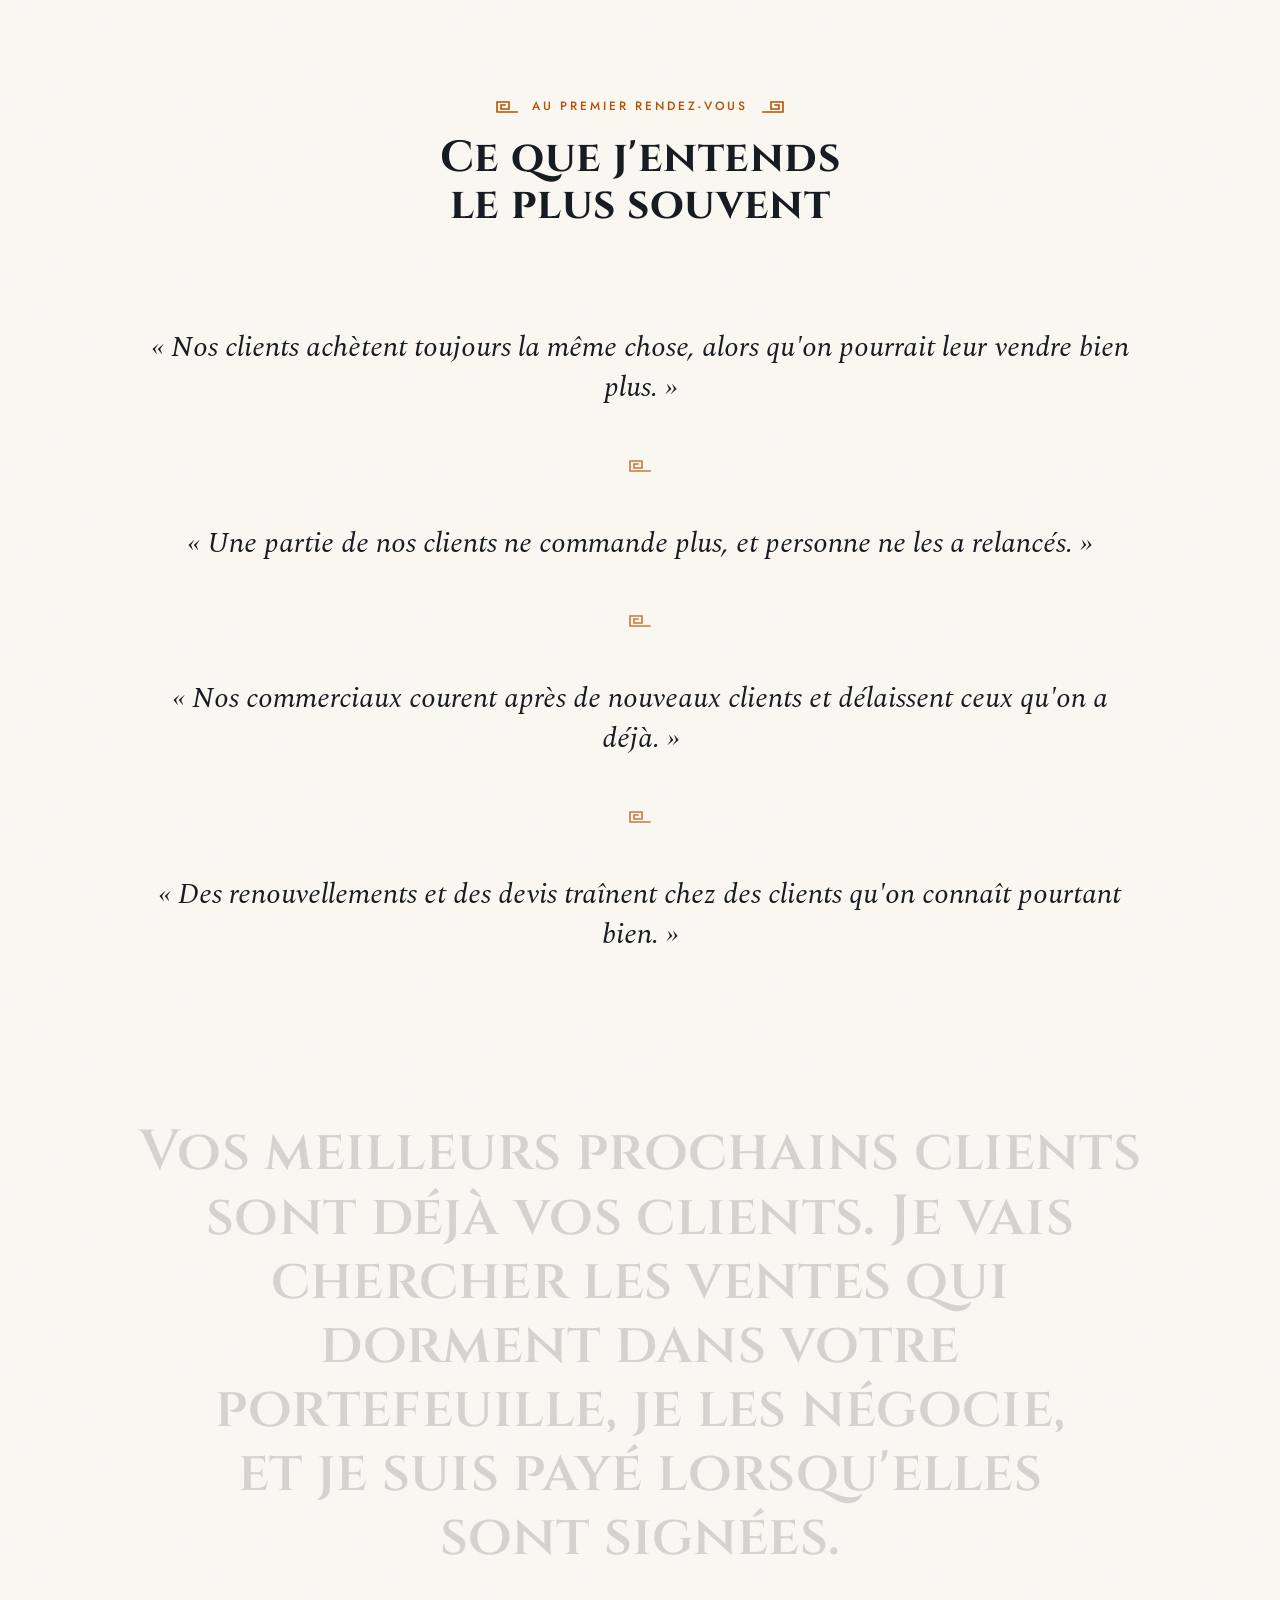
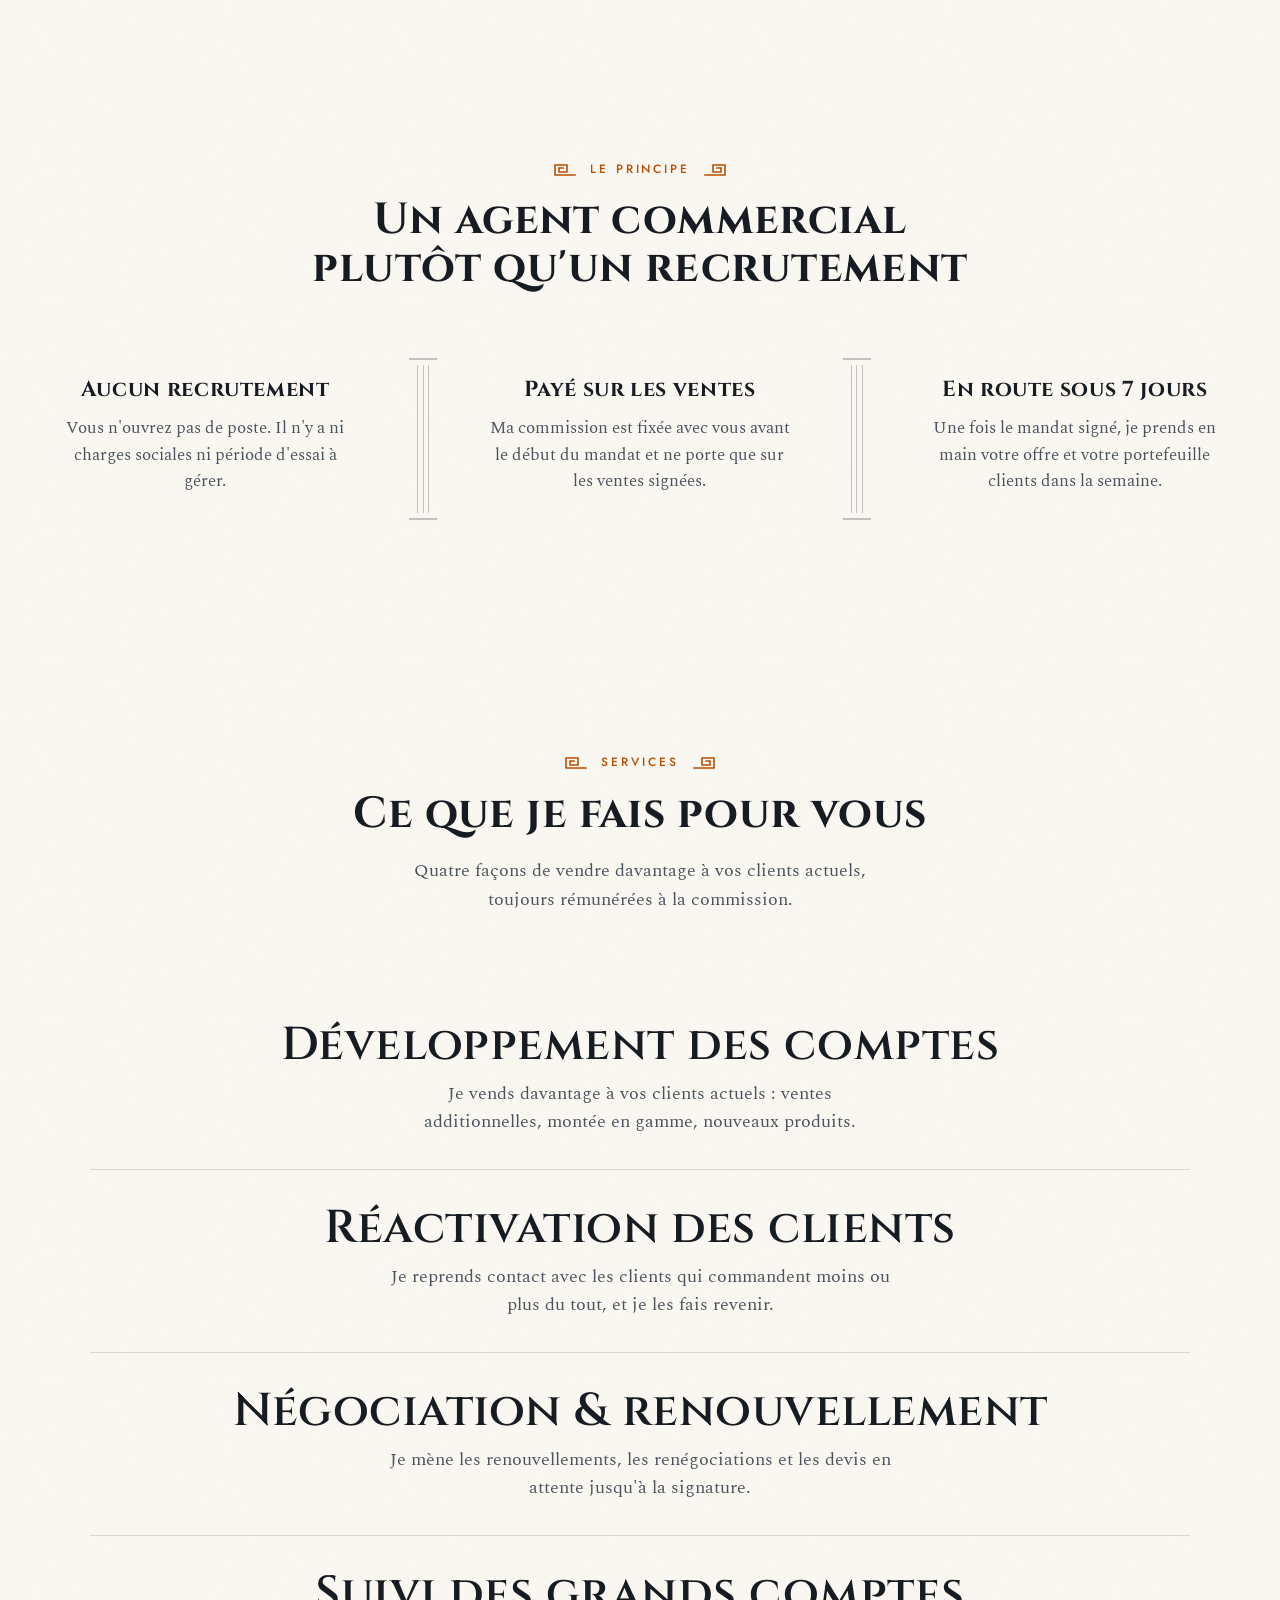
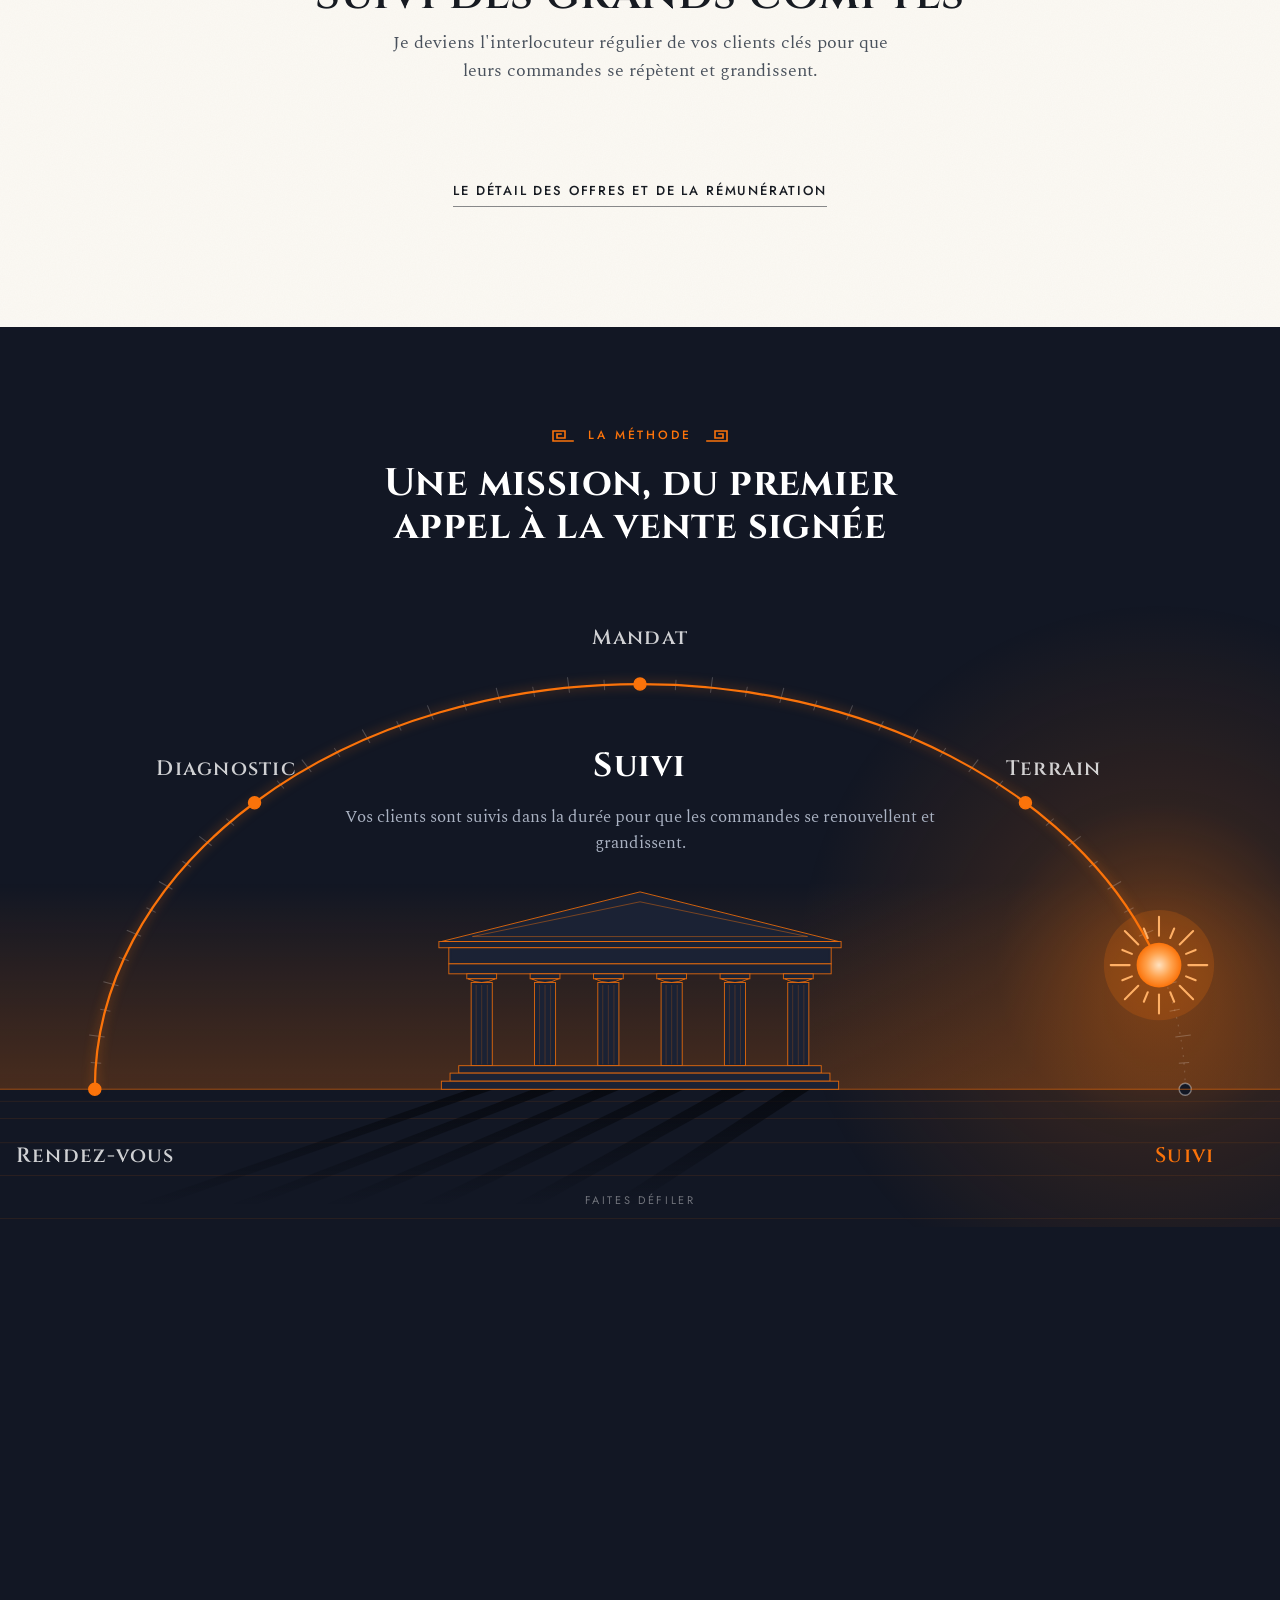
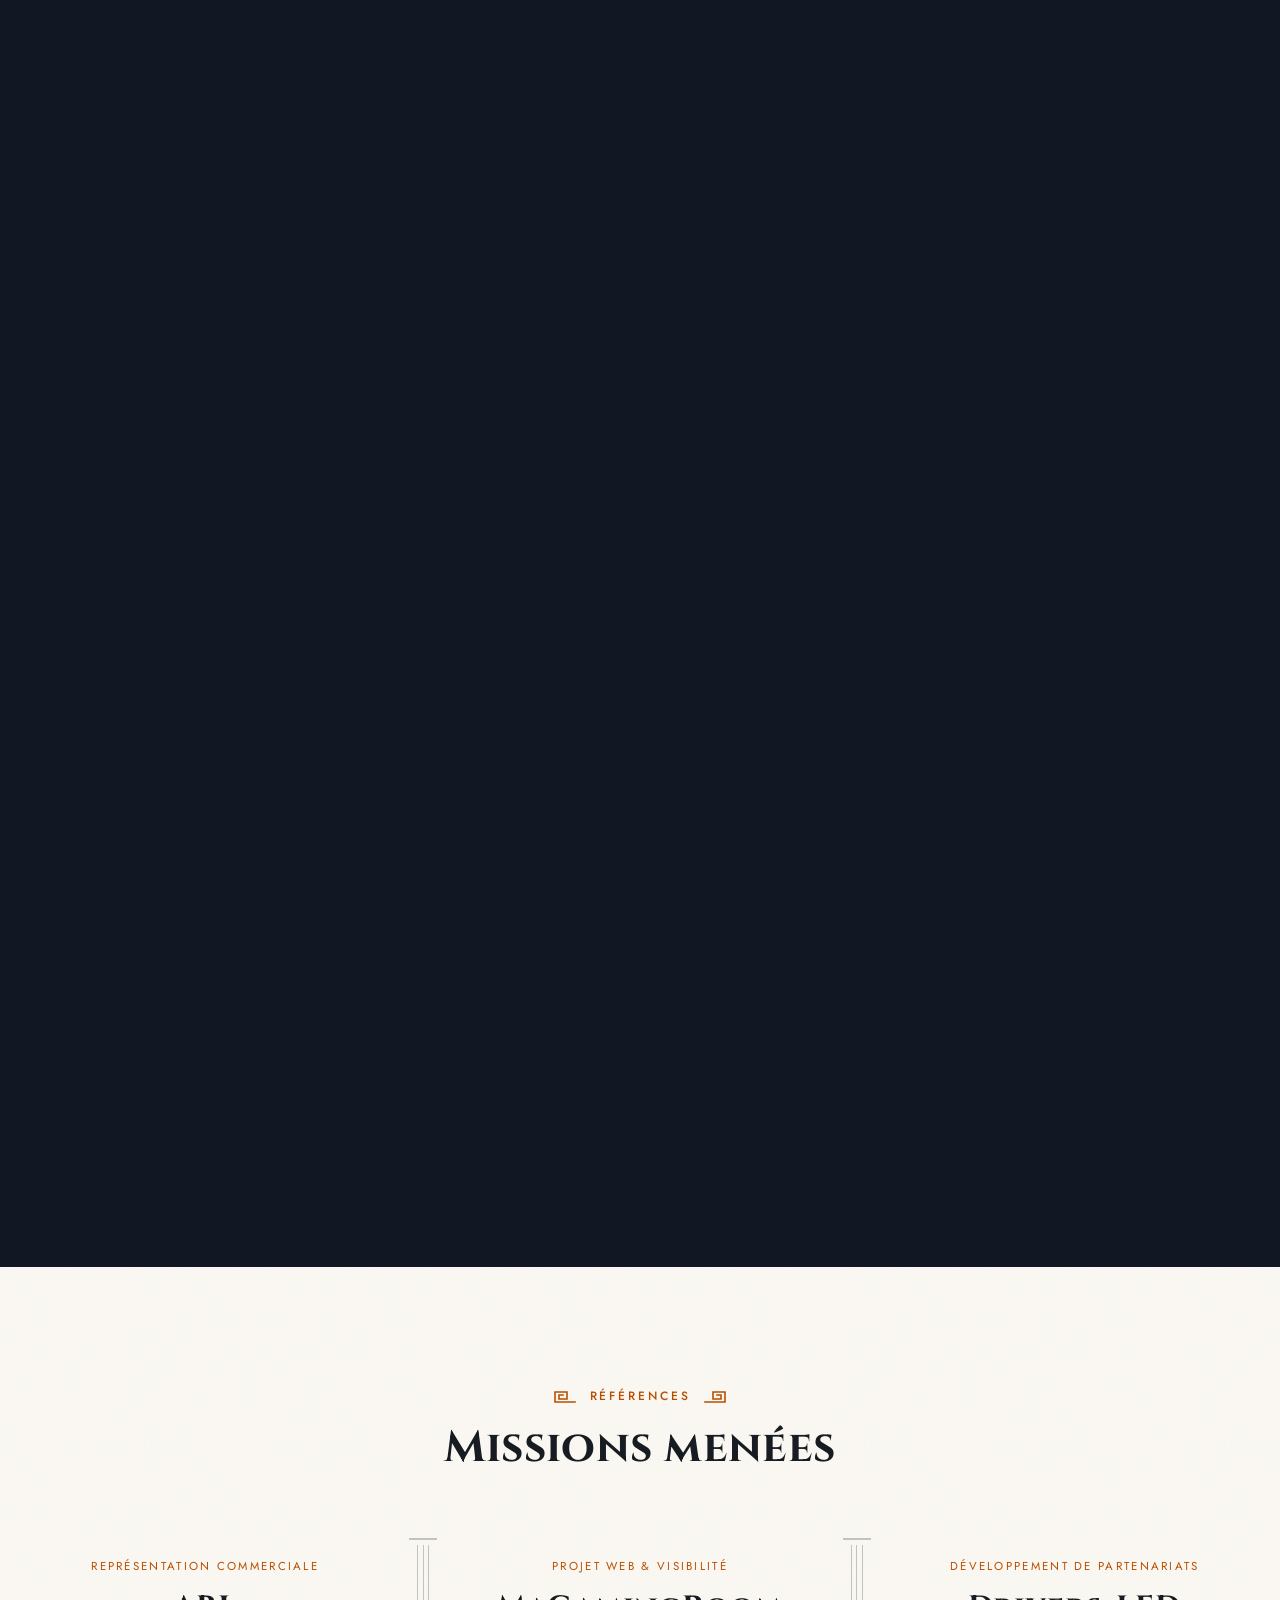
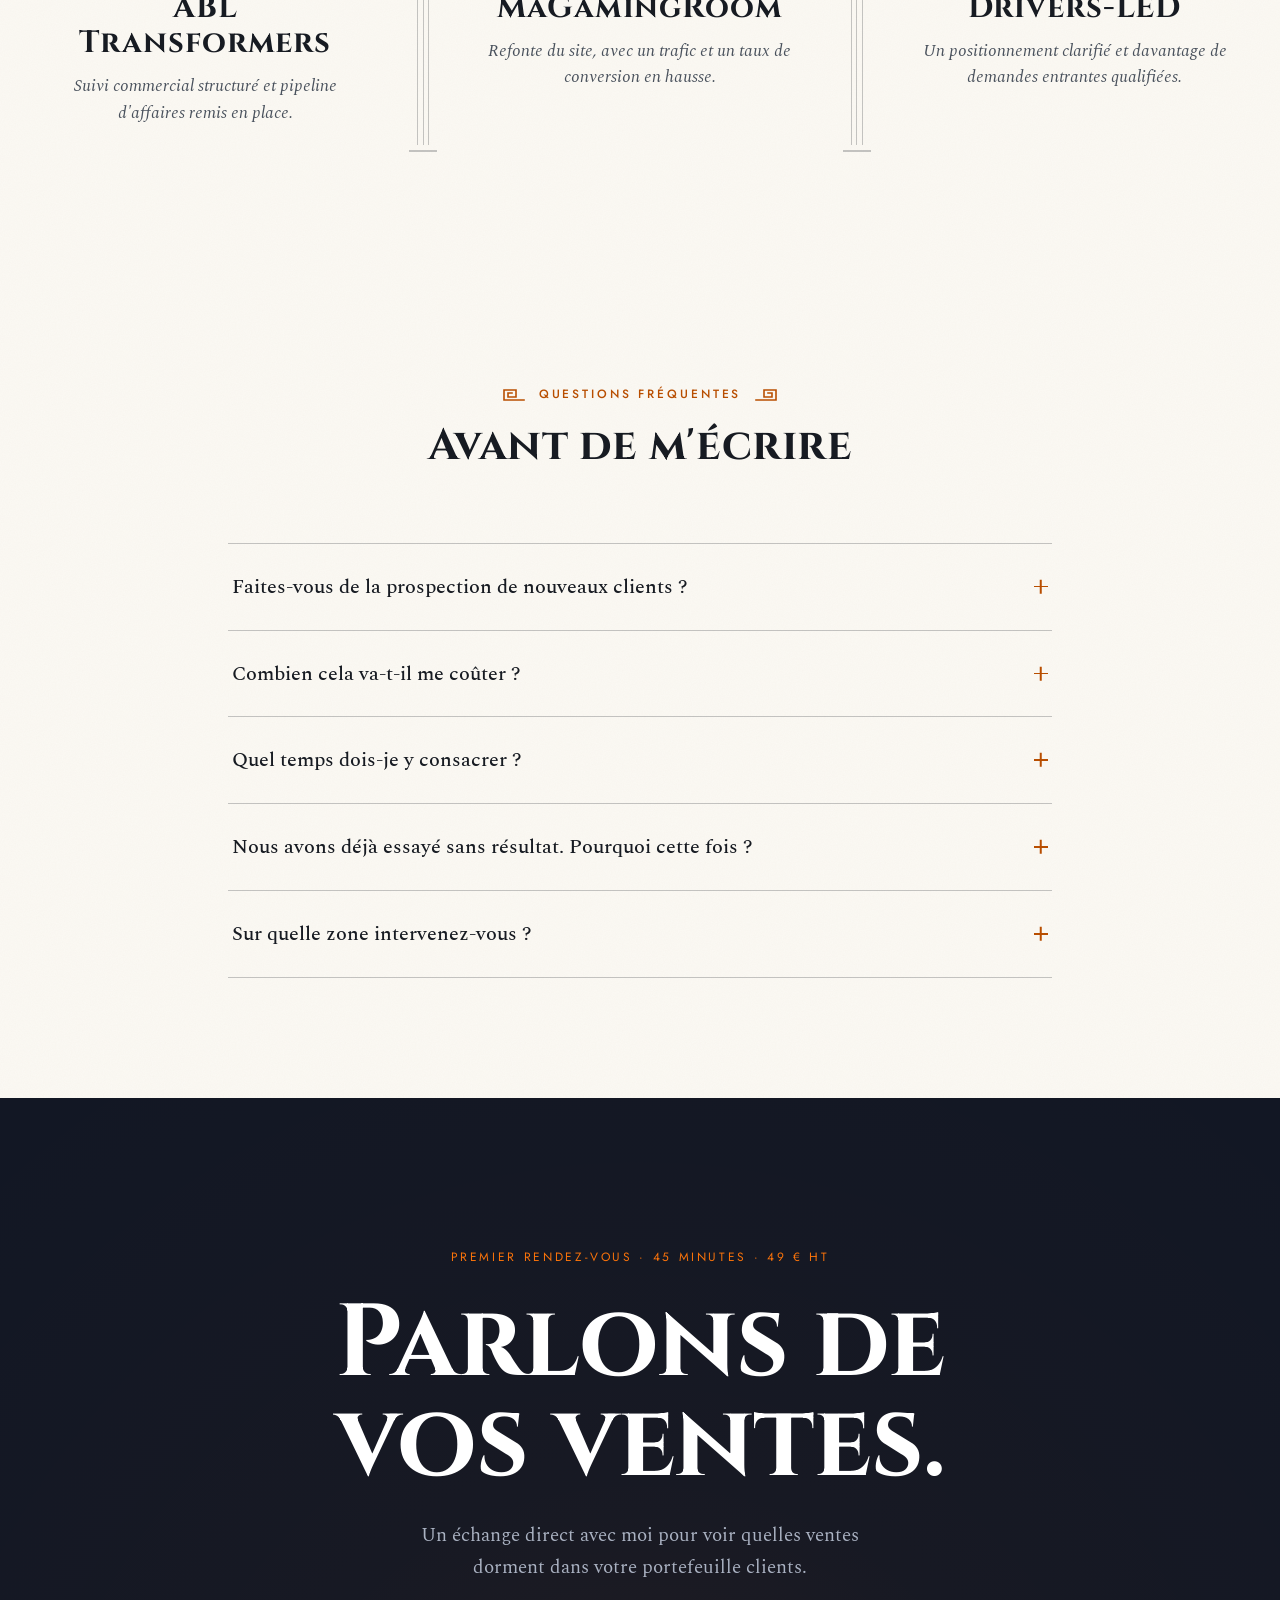
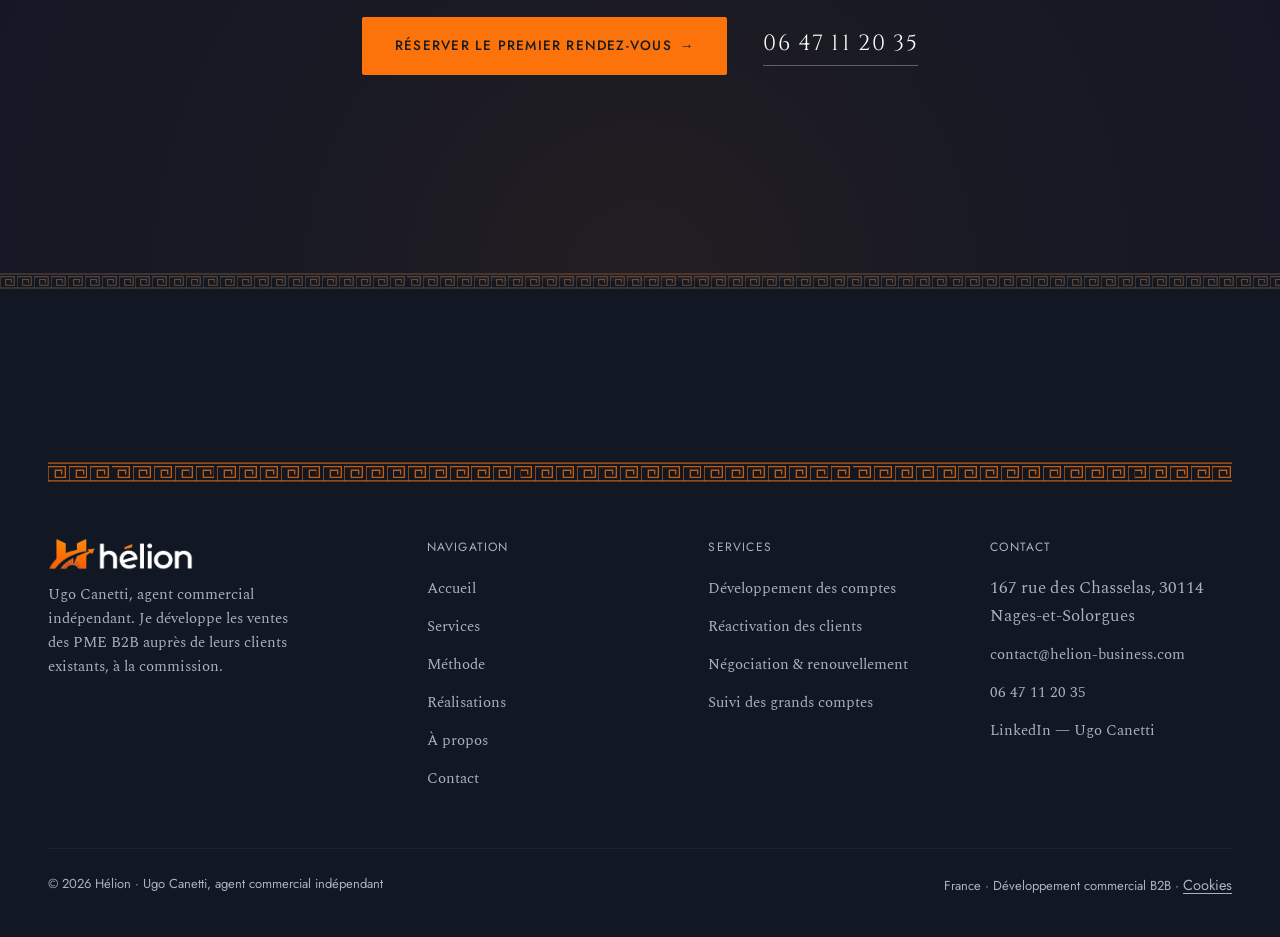
==== commit 214b10bf: "Premier rendez-vous payant (49 € HT), diagnostic approfondi ensuite Co-Authored-By: Claude Opus 5.5 " ====
--- a/index.html
+++ b/index.html
@@ -1544,7 +1544,7 @@
       <li><a href="a-propos.html">À propos</a></li>
       <li><a href="contact.html">Contact</a></li>
     </ul>
-    <a href="contact.html" class="btn btn-primary nav-cta">Diagnostic gratuit</a>
+    <a href="contact.html" class="btn btn-primary nav-cta">Prendre rendez-vous</a>
     <button class="nav-mobile-toggle" id="mobileToggle" aria-label="Ouvrir le menu" aria-expanded="false">☰</button>
   </div>
 </header>
@@ -1577,12 +1577,12 @@
     <h1 class="split-words">Développez le chiffre d'affaires de votre portefeuille clients. <em>À la commission, uniquement.</em></h1>
     <p class="g-lede">Ventes additionnelles, clients à réactiver, renouvellements à négocier&nbsp;: je prends en charge le développement commercial de vos clients existants. <strong>Vous ne payez que sur les ventes signées.</strong></p>
     <div class="g-ctas">
-      <a href="contact.html" class="btn btn-primary btn-lg magnetic"><span>Réserver le diagnostic offert</span><span class="btn-arrow" aria-hidden="true">→</span></a>
+      <a href="contact.html" class="btn btn-primary btn-lg magnetic"><span>Réserver le premier rendez-vous</span><span class="btn-arrow" aria-hidden="true">→</span></a>
       <a href="#methode" class="text-link">Découvrir la méthode</a>
     </div>
     <ul class="g-facts" aria-label="Mes engagements">
-      <li><strong>0&nbsp;€</strong> de frais fixe</li>
-      <li><strong>24&nbsp;h</strong> pour vous répondre</li>
+      <li><strong>45&nbsp;min</strong> de premier rendez-vous</li>
+      <li><strong>100&nbsp;%</strong> à la commission ensuite</li>
       <li><strong>7&nbsp;jours</strong> pour démarrer</li>
     </ul>
   </div>
@@ -1599,15 +1599,15 @@
     <div class="tablet reveal">
       <div class="frieze frieze-tablet" aria-hidden="true"></div>
       <div class="tablet-body">
-        <p class="tablet-kicker">Offert · 45 minutes</p>
-        <h2>Le diagnostic commercial</h2>
-        <p class="tablet-lede">Un rendez-vous avec moi pour regarder votre offre, votre portefeuille clients et votre historique de ventes. Vous repartez avec des priorités claires, que nous travaillions ensemble ensuite ou non.</p>
+        <p class="tablet-kicker">45 minutes · 49&nbsp;€ HT</p>
+        <h2>Le premier rendez-vous</h2>
+        <p class="tablet-lede">Un échange avec moi pour comprendre votre activité, votre portefeuille clients et vos objectifs. Vous repartez avec un premier avis franc, et nous savons tous les deux s'il y a matière à travailler ensemble.</p>
         <div class="tablet-cols">
-          <div><h3>Les ventes qui dorment</h3><p>Les clients et les produits où une vente supplémentaire peut se conclure rapidement.</p></div>
-          <div><h3>Les clients à réveiller</h3><p>Ceux qui commandent moins, ou plus du tout, et pourquoi.</p></div>
-          <div><h3>L'intérêt d'un mandat</h3><p>Si une représentation à la commission a du sens pour vous, et à quelles conditions.</p></div>
+          <div><h3>Votre portefeuille</h3><p>Qui sont vos clients, ce qu'ils achètent et comment ils sont suivis aujourd'hui.</p></div>
+          <div><h3>Les premières pistes</h3><p>Là où le chiffre d'affaires peut progresser le plus vite, à première vue.</p></div>
+          <div><h3>La suite</h3><p>Si nous continuons&nbsp;: un diagnostic approfondi de vos comptes, puis le mandat à la commission.</p></div>
         </div>
-        <p class="tablet-note">Après le diagnostic, aucun frais fixe&nbsp;: je suis payé sur les ventes signées.</p>
+        <p class="tablet-note">Réglé à la réservation. Un empêchement&nbsp;? Le rendez-vous peut être reporté jusqu'à 24&nbsp;h avant.</p>
         <p class="tablet-scope">Je ne fais pas de prospection de nouveaux clients&nbsp;: je travaille uniquement sur votre portefeuille existant.</p>
         <div class="g-ctas">
           <a href="contact.html" class="btn btn-primary btn-lg"><span>Choisir un créneau</span><span class="btn-arrow" aria-hidden="true">→</span></a>
@@ -1716,7 +1716,7 @@
   <path class="j-ticks" d="M167.4,569.7 L155.4,568.9 M171.4,539.4 L153.6,537.1 M178.2,509.5 L166.4,507.1 M187.6,479.9 L170.2,475.2 M199.6,450.9 L188.3,447.0 M214.3,422.4 L197.6,415.5 M231.4,394.8 L220.6,389.5 M250.9,368.0 L235.4,359.0 M272.8,342.2 L262.9,335.5 M297.0,317.5 L282.7,306.6 M323.3,294.1 L314.3,286.2 M382.0,251.1 L374.1,242.1 M414.0,231.9 L403.1,217.6 M447.8,214.2 L441.1,204.2 M483.0,198.2 L474.0,182.6 M519.6,183.9 L514.3,173.1 M557.4,171.3 L550.5,154.7 M596.2,160.6 L592.4,149.3 M635.9,151.8 L631.2,134.4 M676.3,144.9 L674.0,133.1 M717.2,140.0 L714.9,122.1 M758.5,137.0 L757.7,125.0 M841.5,137.0 L842.3,125.0 M882.8,140.0 L885.1,122.1 M923.7,144.9 L926.0,133.1 M964.1,151.8 L968.8,134.4 M1003.8,160.6 L1007.6,149.3 M1042.6,171.3 L1049.5,154.7 M1080.4,183.9 L1085.7,173.1 M1117.0,198.2 L1126.0,182.6 M1152.2,214.2 L1158.9,204.2 M1186.0,231.9 L1196.9,217.6 M1218.0,251.1 L1225.9,242.1 M1276.7,294.1 L1285.7,286.2 M1303.0,317.5 L1317.3,306.6 M1327.2,342.2 L1337.1,335.5 M1349.1,368.0 L1364.6,359.0 M1368.6,394.8 L1379.4,389.5 M1385.7,422.4 L1402.4,415.5 M1400.4,450.9 L1411.7,447.0 M1412.4,479.9 L1429.8,475.2 M1421.8,509.5 L1433.6,507.1 M1428.6,539.4 L1446.4,537.1 M1432.6,569.7 L1444.6,568.9 "/>
   <path id="jArcLit" class="j-arc-lit" d="M160,600 A640,470 0 0 1 1440,600"/>
   <circle class="j-mark" data-i="0" cx="160.0" cy="600.0" r="7"/><circle class="j-mark" data-i="1" cx="347.5" cy="267.7" r="7"/><circle class="j-mark" data-i="2" cx="800.0" cy="130.0" r="7"/><circle class="j-mark" data-i="3" cx="1252.5" cy="267.7" r="7"/><circle class="j-mark" data-i="4" cx="1440.0" cy="600.0" r="7"/>
-  <text class="j-label" data-i="0" x="124" y="584" text-anchor="middle">Diagnostic</text><text class="j-label" data-i="1" x="315" y="235" text-anchor="middle">Mandat</text><text class="j-label" data-i="2" x="800" y="84" text-anchor="middle">Terrain</text><text class="j-label" data-i="3" x="1285" y="235" text-anchor="middle">Pilotage</text><text class="j-label" data-i="4" x="1476" y="584" text-anchor="middle">Fidélisation</text>
+  <text class="j-label" data-i="0" x="124" y="584" text-anchor="middle">Rendez-vous</text><text class="j-label" data-i="1" x="315" y="235" text-anchor="middle">Diagnostic</text><text class="j-label" data-i="2" x="800" y="84" text-anchor="middle">Mandat</text><text class="j-label" data-i="3" x="1285" y="235" text-anchor="middle">Terrain</text><text class="j-label" data-i="4" x="1476" y="584" text-anchor="middle">Suivi</text>
   <line class="j-floor" x1="-400" x2="2000" y1="614" y2="614"/><line class="j-floor" x1="-400" x2="2000" y1="634" y2="634"/><line class="j-floor" x1="-400" x2="2000" y1="662" y2="662"/><line class="j-floor" x1="-400" x2="2000" y1="700" y2="700"/><line class="j-floor" x1="-400" x2="2000" y1="750" y2="750"/>
   <g id="jShadows"><polygon class="j-shadow" data-x="616.4" points="0,600 0,600 0,600 0,600"/><polygon class="j-shadow" data-x="689.8" points="0,600 0,600 0,600 0,600"/><polygon class="j-shadow" data-x="763.3" points="0,600 0,600 0,600 0,600"/><polygon class="j-shadow" data-x="836.7" points="0,600 0,600 0,600 0,600"/><polygon class="j-shadow" data-x="910.2" points="0,600 0,600 0,600 0,600"/><polygon class="j-shadow" data-x="983.6" points="0,600 0,600 0,600 0,600"/></g>
   <line class="j-ground" x1="-400" x2="2000" y1="600" y2="600"/>
@@ -1725,11 +1725,11 @@
 </svg>
     </div>
     <ol class="journey-steps">
-      <li class="j-step is-active"><h3>Diagnostic</h3><p>Nous passons en revue votre activité, votre portefeuille clients et vos objectifs pour vérifier qu'une collaboration a du sens.</p></li>
+      <li class="j-step is-active"><h3>Premier rendez-vous</h3><p>45 minutes, réservées et réglées en ligne, pour comprendre votre activité et vérifier qu'une collaboration a du sens.</p></li>
+      <li class="j-step"><h3>Diagnostic</h3><p>J'analyse en détail votre portefeuille clients&nbsp;: comptes à développer, clients à réactiver, renouvellements à venir.</p></li>
       <li class="j-step"><h3>Mandat</h3><p>Les clients concernés, la durée et le taux de commission sont fixés par écrit.</p></li>
-      <li class="j-step"><h3>Terrain</h3><p>Je prends en main votre offre et votre portefeuille, puis je rencontre vos clients, je propose et je négocie.</p></li>
-      <li class="j-step"><h3>Pilotage</h3><p>Je vous adresse des comptes rendus réguliers et j'ajuste ce qui doit l'être au fil des résultats.</p></li>
-      <li class="j-step"><h3>Fidélisation</h3><p>Vos clients sont suivis dans la durée pour que les commandes se renouvellent et grandissent.</p></li>
+      <li class="j-step"><h3>Terrain</h3><p>Je rencontre vos clients, je propose et je négocie, avec des comptes rendus réguliers.</p></li>
+      <li class="j-step"><h3>Suivi</h3><p>Vos clients sont suivis dans la durée pour que les commandes se renouvellent et grandissent.</p></li>
     </ol>
     <p class="journey-hint" aria-hidden="true">Faites défiler</p>
   </div>
@@ -1766,15 +1766,15 @@
       </details>
       <details class="faq-item">
         <summary class="faq-q">Combien cela va-t-il me coûter&nbsp;?<span class="plus" aria-hidden="true"></span></summary>
-        <div class="faq-a">Le diagnostic est offert. Ensuite, je suis rémunéré à la commission sur le chiffre d'affaires supplémentaire signé, à un taux fixé ensemble avant de commencer. Sans vente, il n'y a rien à payer.</div>
+        <div class="faq-a">Le premier rendez-vous de 45 minutes est facturé 49&nbsp;€ HT, réglé à la réservation. Pendant le mandat, je suis rémunéré uniquement à la commission sur le chiffre d'affaires supplémentaire signé, à un taux fixé ensemble avant de commencer.</div>
       </details>
       <details class="faq-item">
         <summary class="faq-q">Quel temps dois-je y consacrer&nbsp;?<span class="plus" aria-hidden="true"></span></summary>
-        <div class="faq-a">Les 45 minutes du diagnostic, une présentation de votre offre et de vos clients au démarrage, puis un point régulier pour suivre l'avancement.</div>
+        <div class="faq-a">Les 45 minutes du premier rendez-vous, un échange pour le diagnostic, une présentation de votre offre et de vos clients au démarrage, puis un point régulier pour suivre l'avancement.</div>
       </details>
       <details class="faq-item">
         <summary class="faq-q">Nous avons déjà essayé sans résultat. Pourquoi cette fois&nbsp;?<span class="plus" aria-hidden="true"></span></summary>
-        <div class="faq-a">Le plus souvent, le périmètre était mal défini. C'est la raison pour laquelle tout commence par un diagnostic et un mandat écrit, avec des objectifs précis.</div>
+        <div class="faq-a">Le plus souvent, le périmètre était mal défini. C'est la raison pour laquelle tout passe par un diagnostic approfondi et un mandat écrit, avec des objectifs précis.</div>
       </details>
       <details class="faq-item">
         <summary class="faq-q">Sur quelle zone intervenez-vous&nbsp;?<span class="plus" aria-hidden="true"></span></summary>
@@ -1790,11 +1790,11 @@
   <div class="frieze frieze-horizon" aria-hidden="true"></div>
   <div class="sunrise-water" aria-hidden="true"></div>
   <div class="wrap sunrise-inner">
-    <span class="sunrise-label">Diagnostic offert · 45 minutes</span>
+    <span class="sunrise-label">Premier rendez-vous · 45 minutes · 49&nbsp;€ HT</span>
     <h2 class="split-words">Parlons de vos ventes.</h2>
-    <p>Un échange direct avec moi pour voir quelles ventes dorment dans votre portefeuille clients. Sans engagement.</p>
+    <p>Un échange direct avec moi pour voir quelles ventes dorment dans votre portefeuille clients.</p>
     <div class="sunrise-ctas">
-      <a href="contact.html" class="btn btn-primary btn-lg magnetic"><span>Réserver mon diagnostic</span><span class="btn-arrow" aria-hidden="true">→</span></a>
+      <a href="contact.html" class="btn btn-primary btn-lg magnetic"><span>Réserver le premier rendez-vous</span><span class="btn-arrow" aria-hidden="true">→</span></a>
       <a href="tel:+33647112035" class="sunrise-tel">06&nbsp;47&nbsp;11&nbsp;20&nbsp;35</a>
     </div>
   </div>
@@ -2523,7 +2523,7 @@
           '</div>' +
           '<p class="launch-intro">Une question sur un mandat&nbsp;? Choisissez le canal qui vous arrange, je vous réponds personnellement.</p>' +
           '<ul class="launch-list">' +
-            '<li><a class="chat-option-cta" href="' + contactHref() + '"><span>Réserver le diagnostic offert<small>45 minutes, sans engagement</small></span><span aria-hidden="true">→</span></a></li>' +
+            '<li><a class="chat-option-cta" href="' + contactHref() + '"><span>Réserver le premier rendez-vous<small>45 minutes, 49 € HT</small></span><span aria-hidden="true">→</span></a></li>' +
             '<li><a href="tel:+33647112035"><span>M\'appeler<small>06 47 11 20 35 · lun–ven, 9h–18h30</small></span><span aria-hidden="true">→</span></a></li>' +
             '<li><a href="mailto:contact@helion-business.com"><span>M\'écrire<small>contact@helion-business.com</small></span><span aria-hidden="true">→</span></a></li>' +
             '<li><a href="https://www.linkedin.com/in/ugo-canetti-689666278/" target="_blank" rel="noopener"><span>LinkedIn<small>Ugo Canetti</small></span><span aria-hidden="true">→</span></a></li>' +
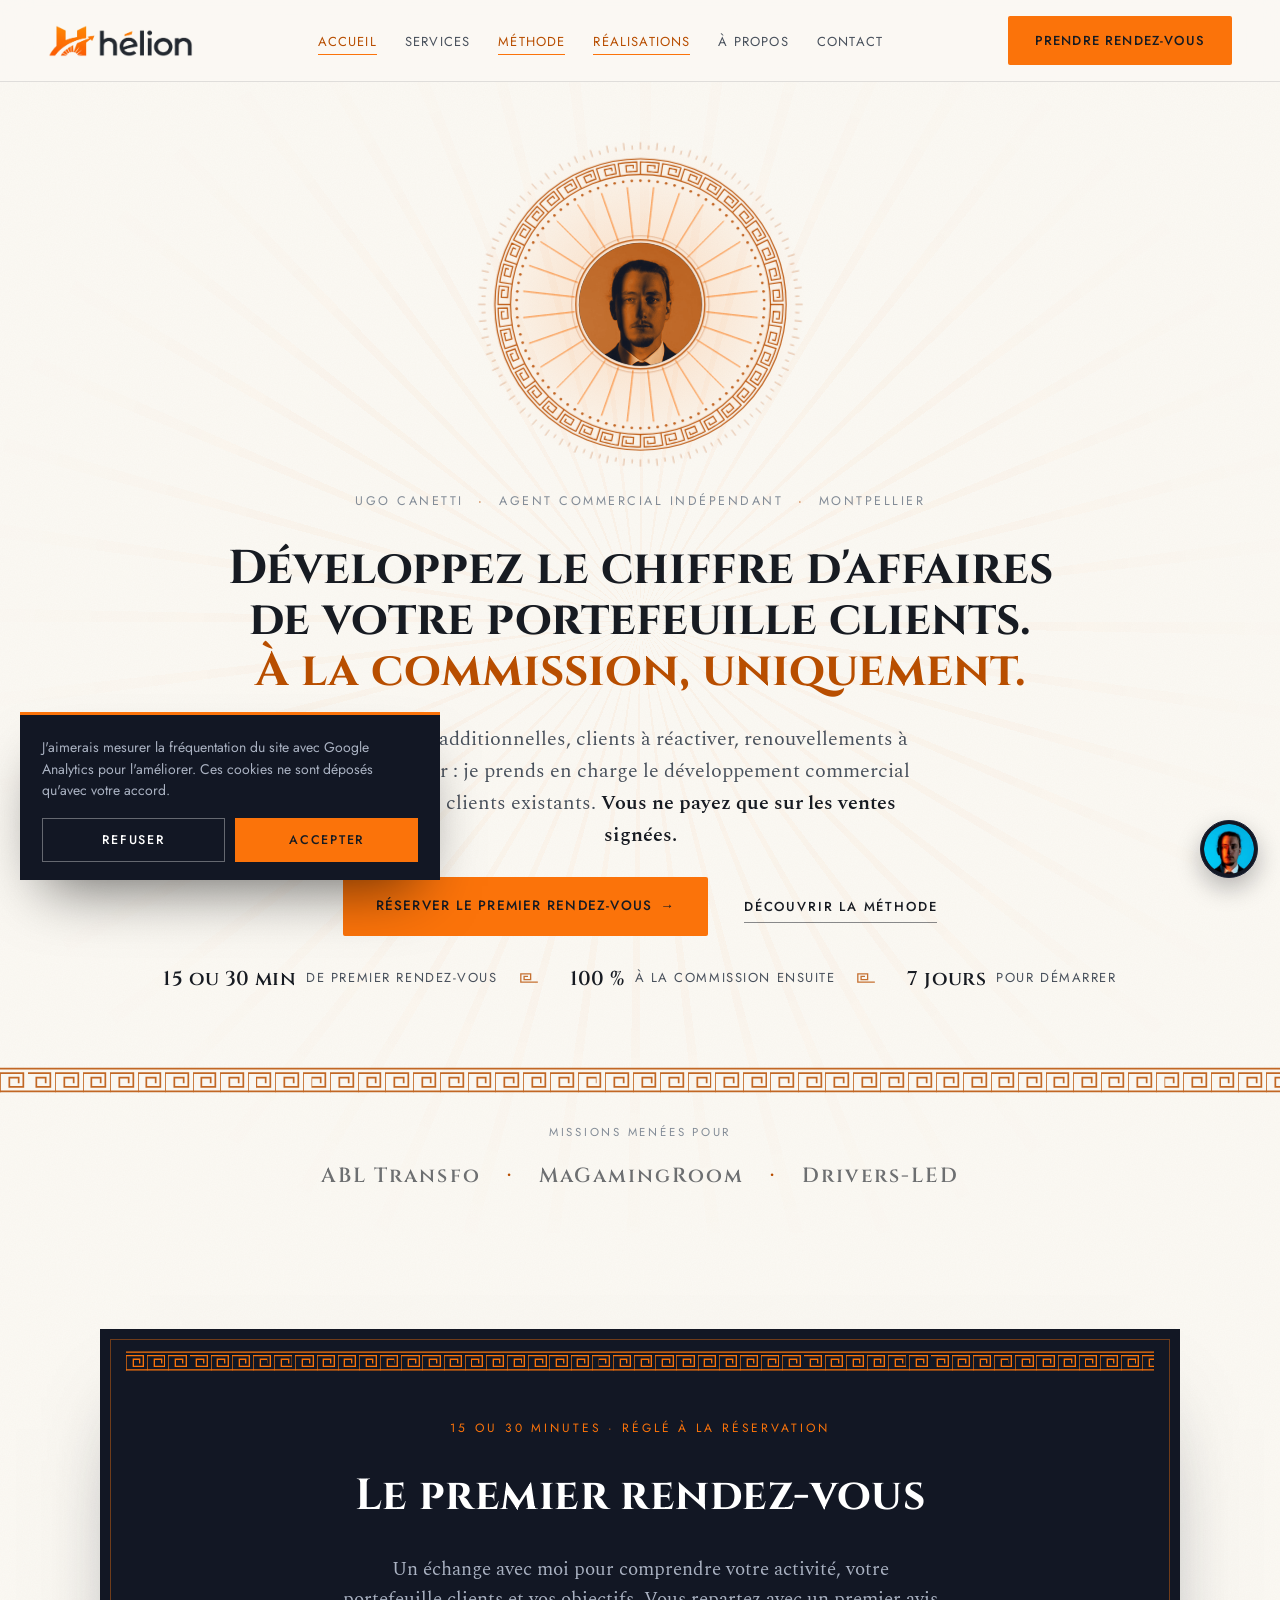
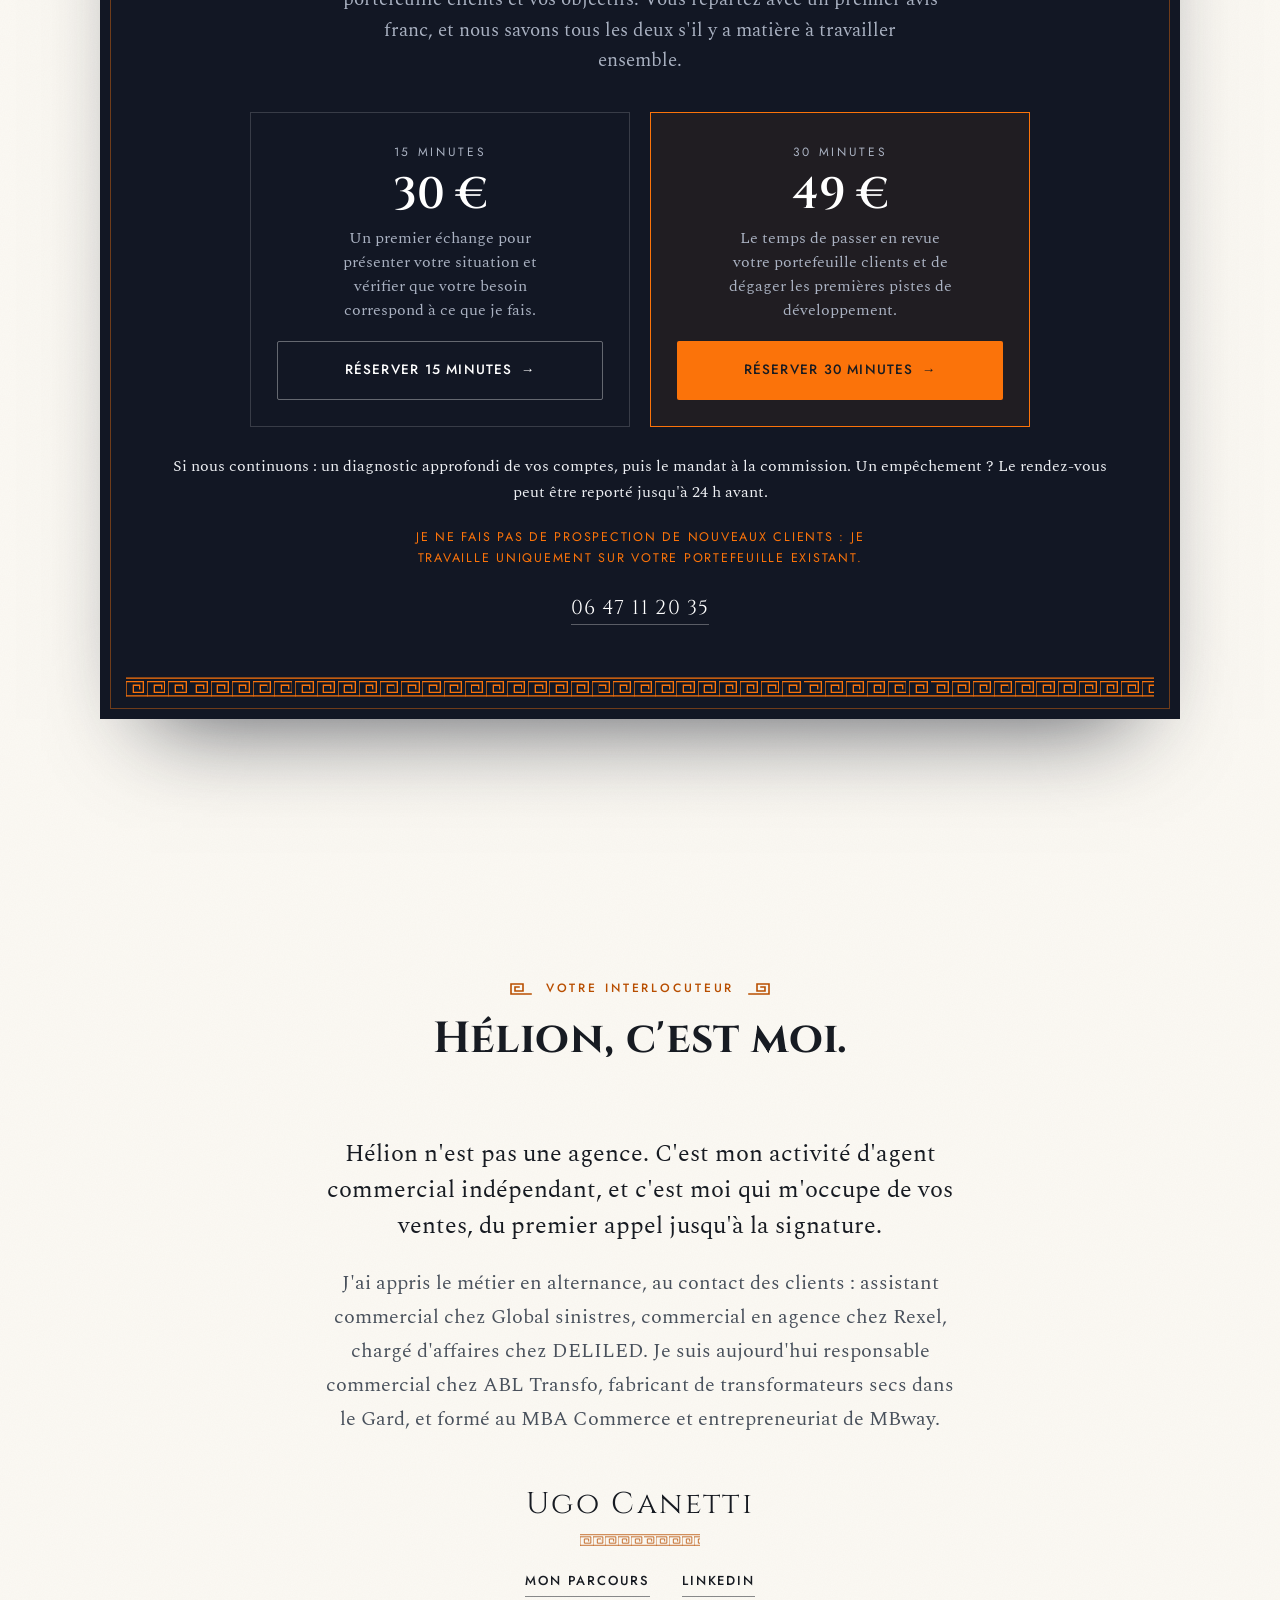
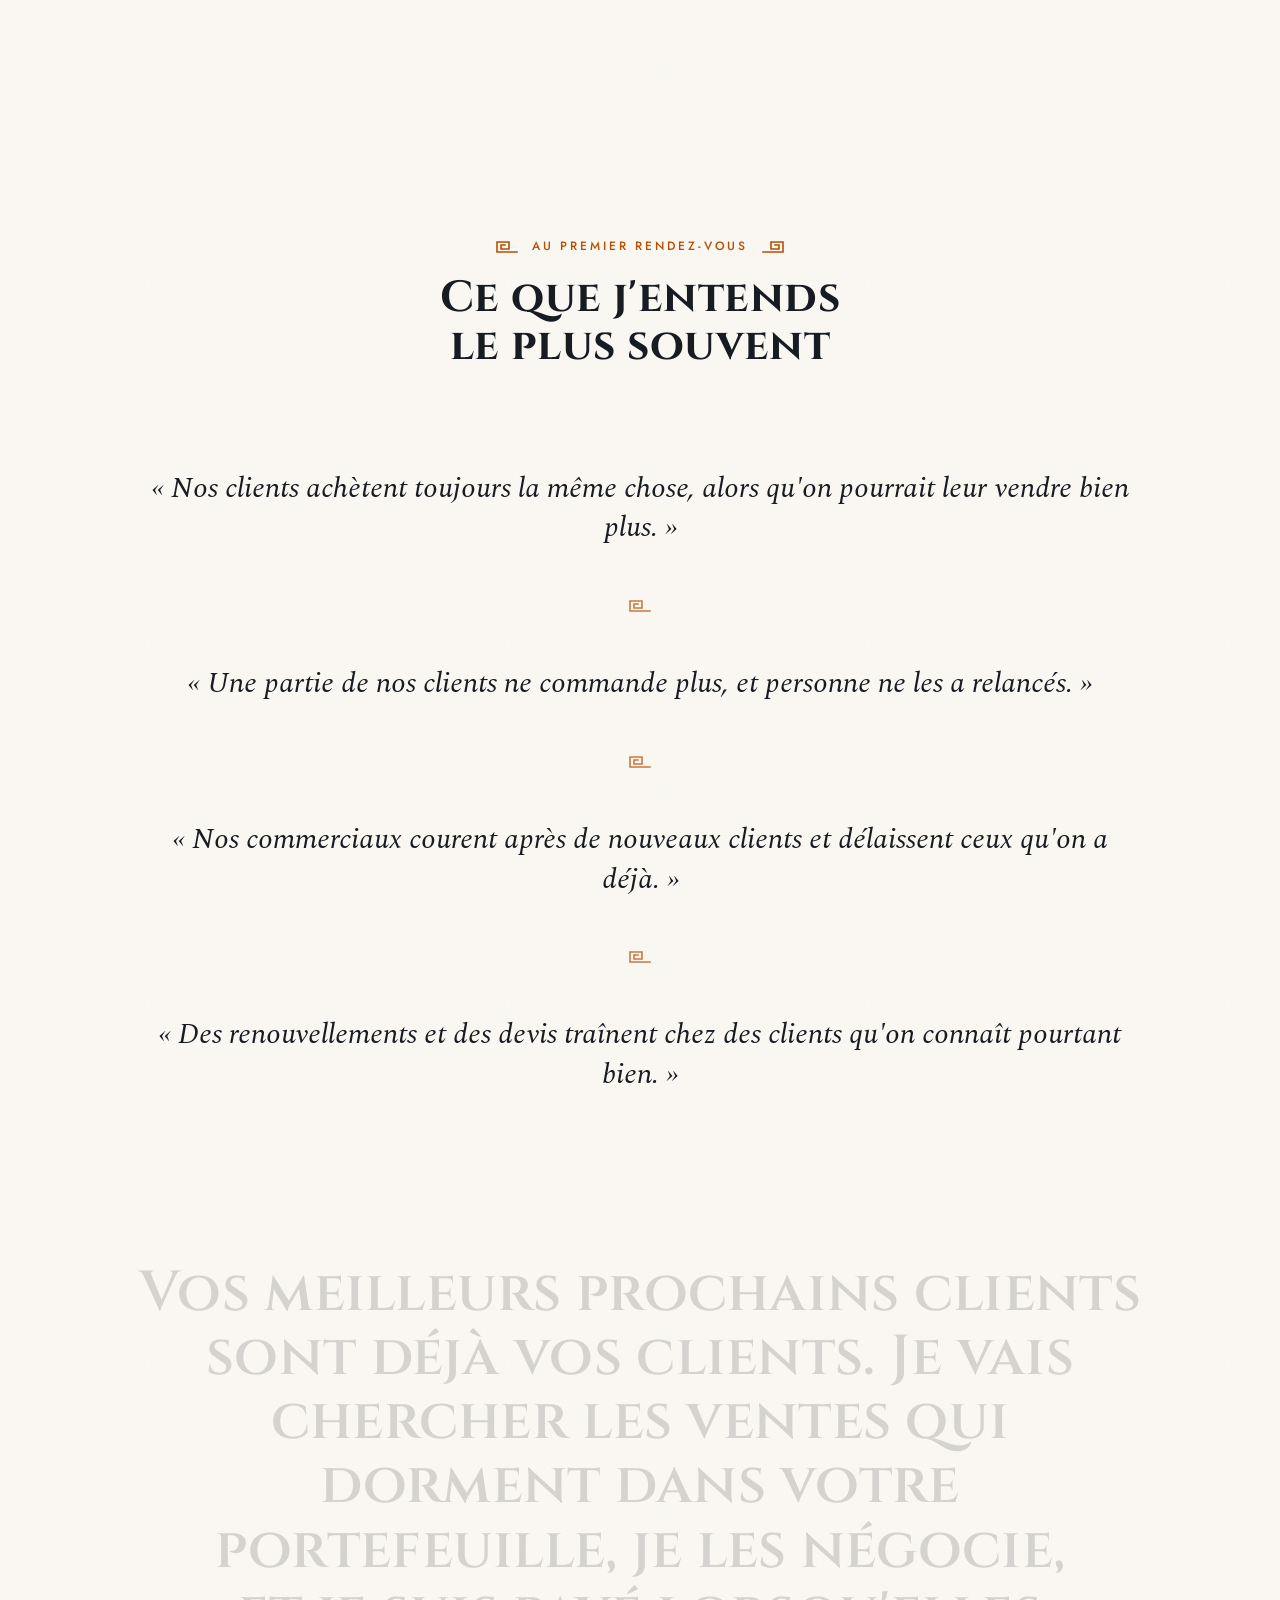
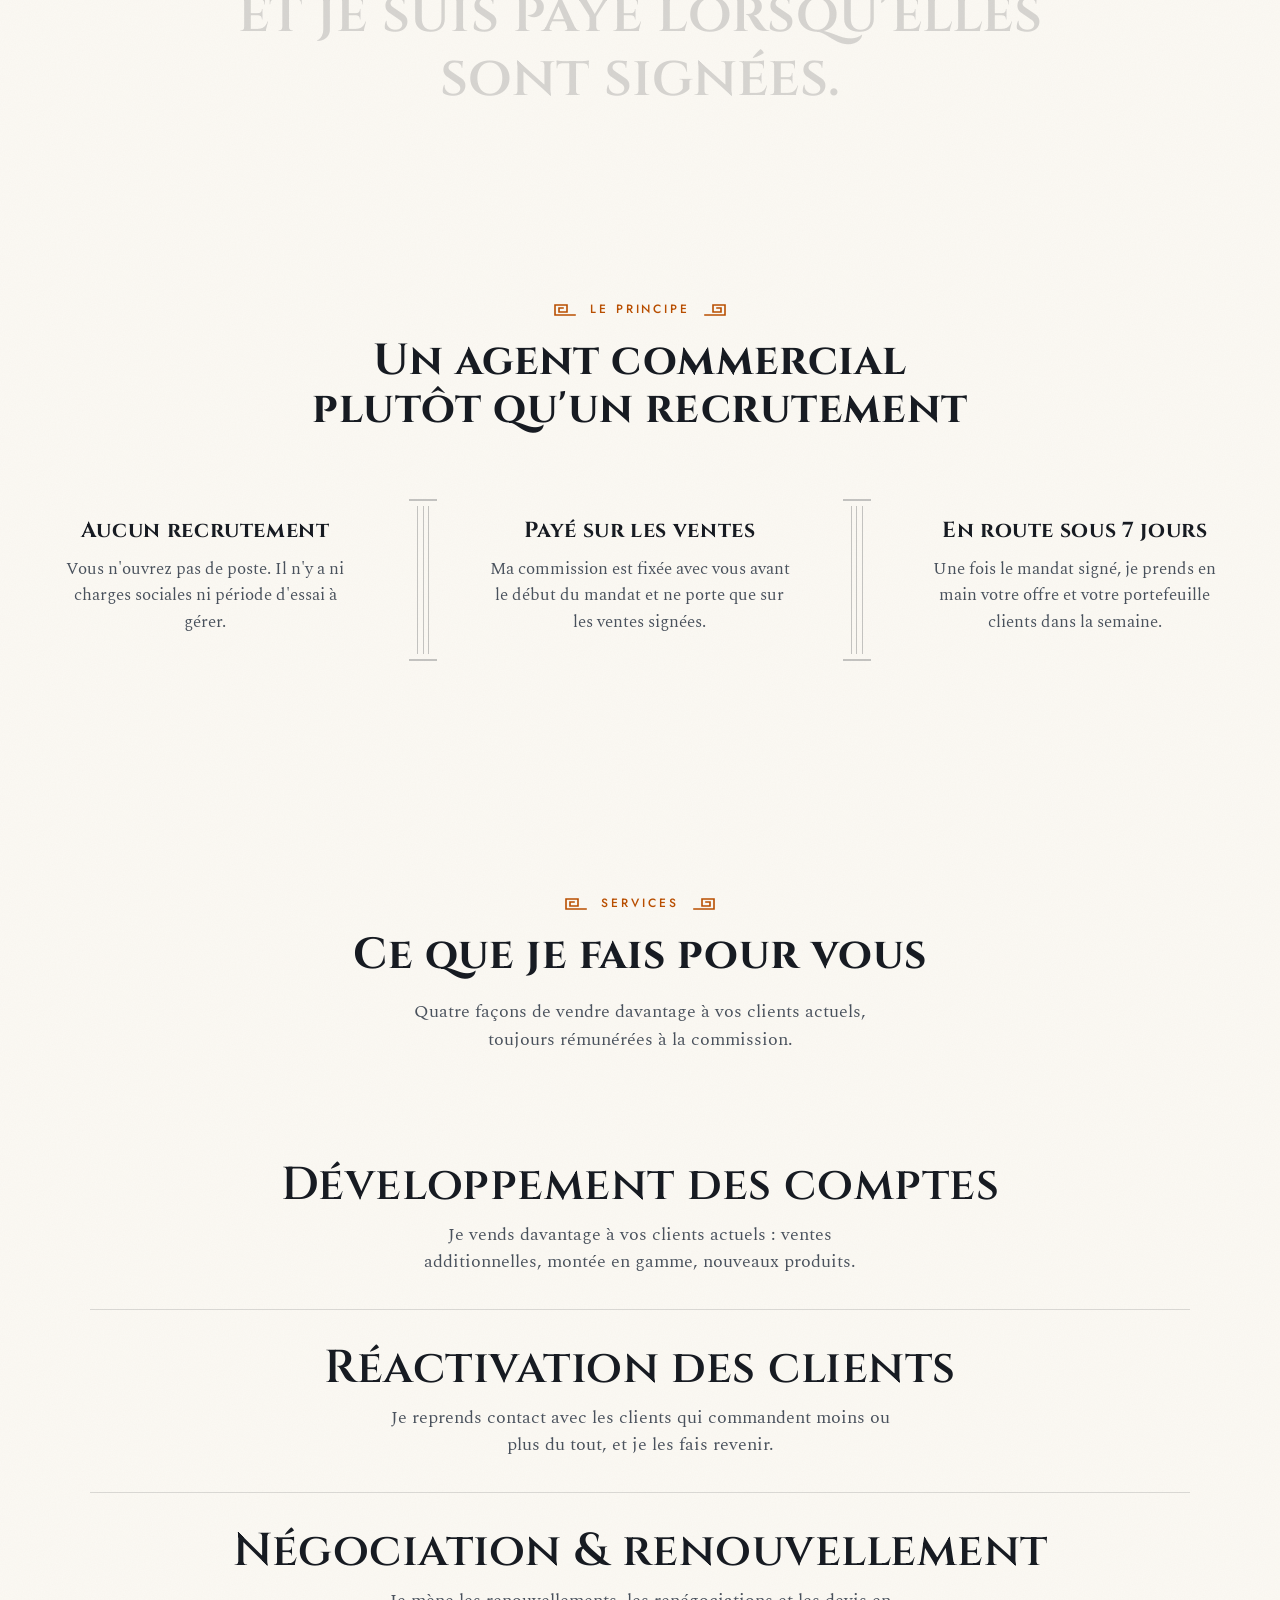
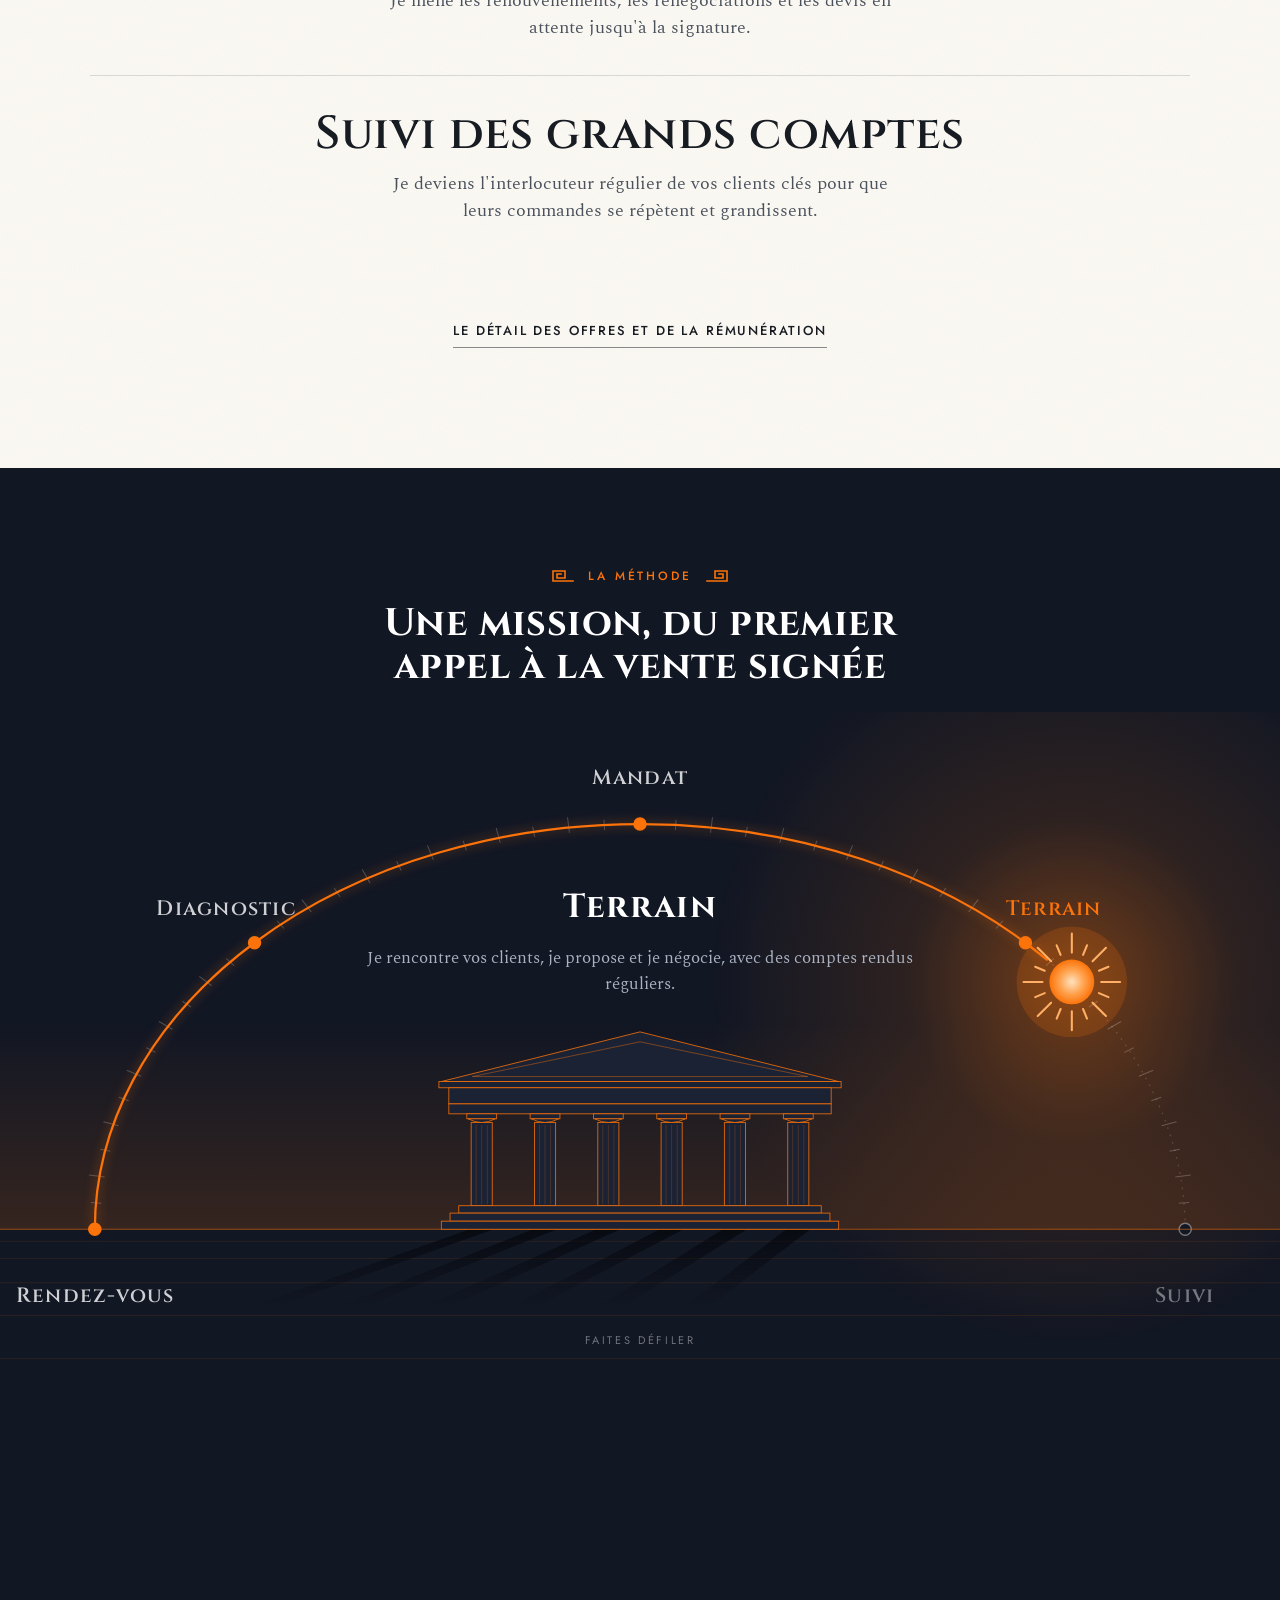
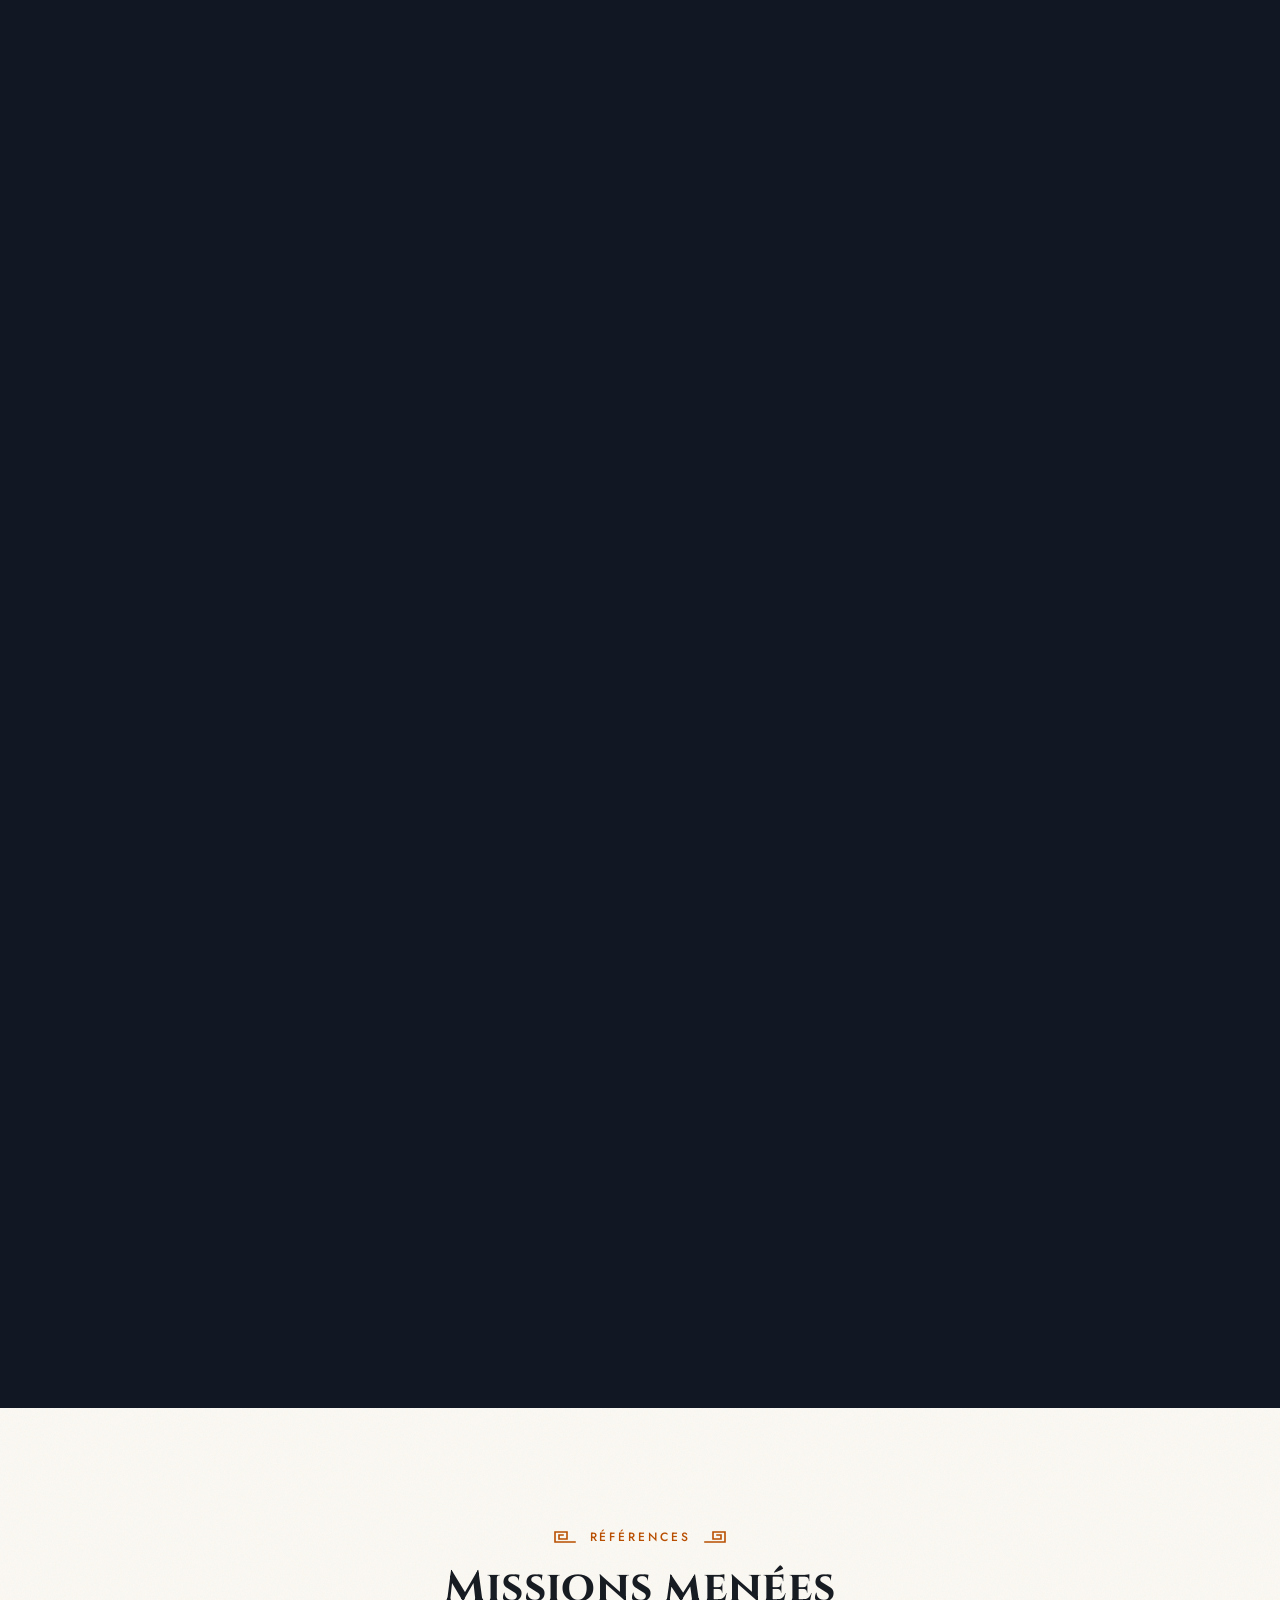
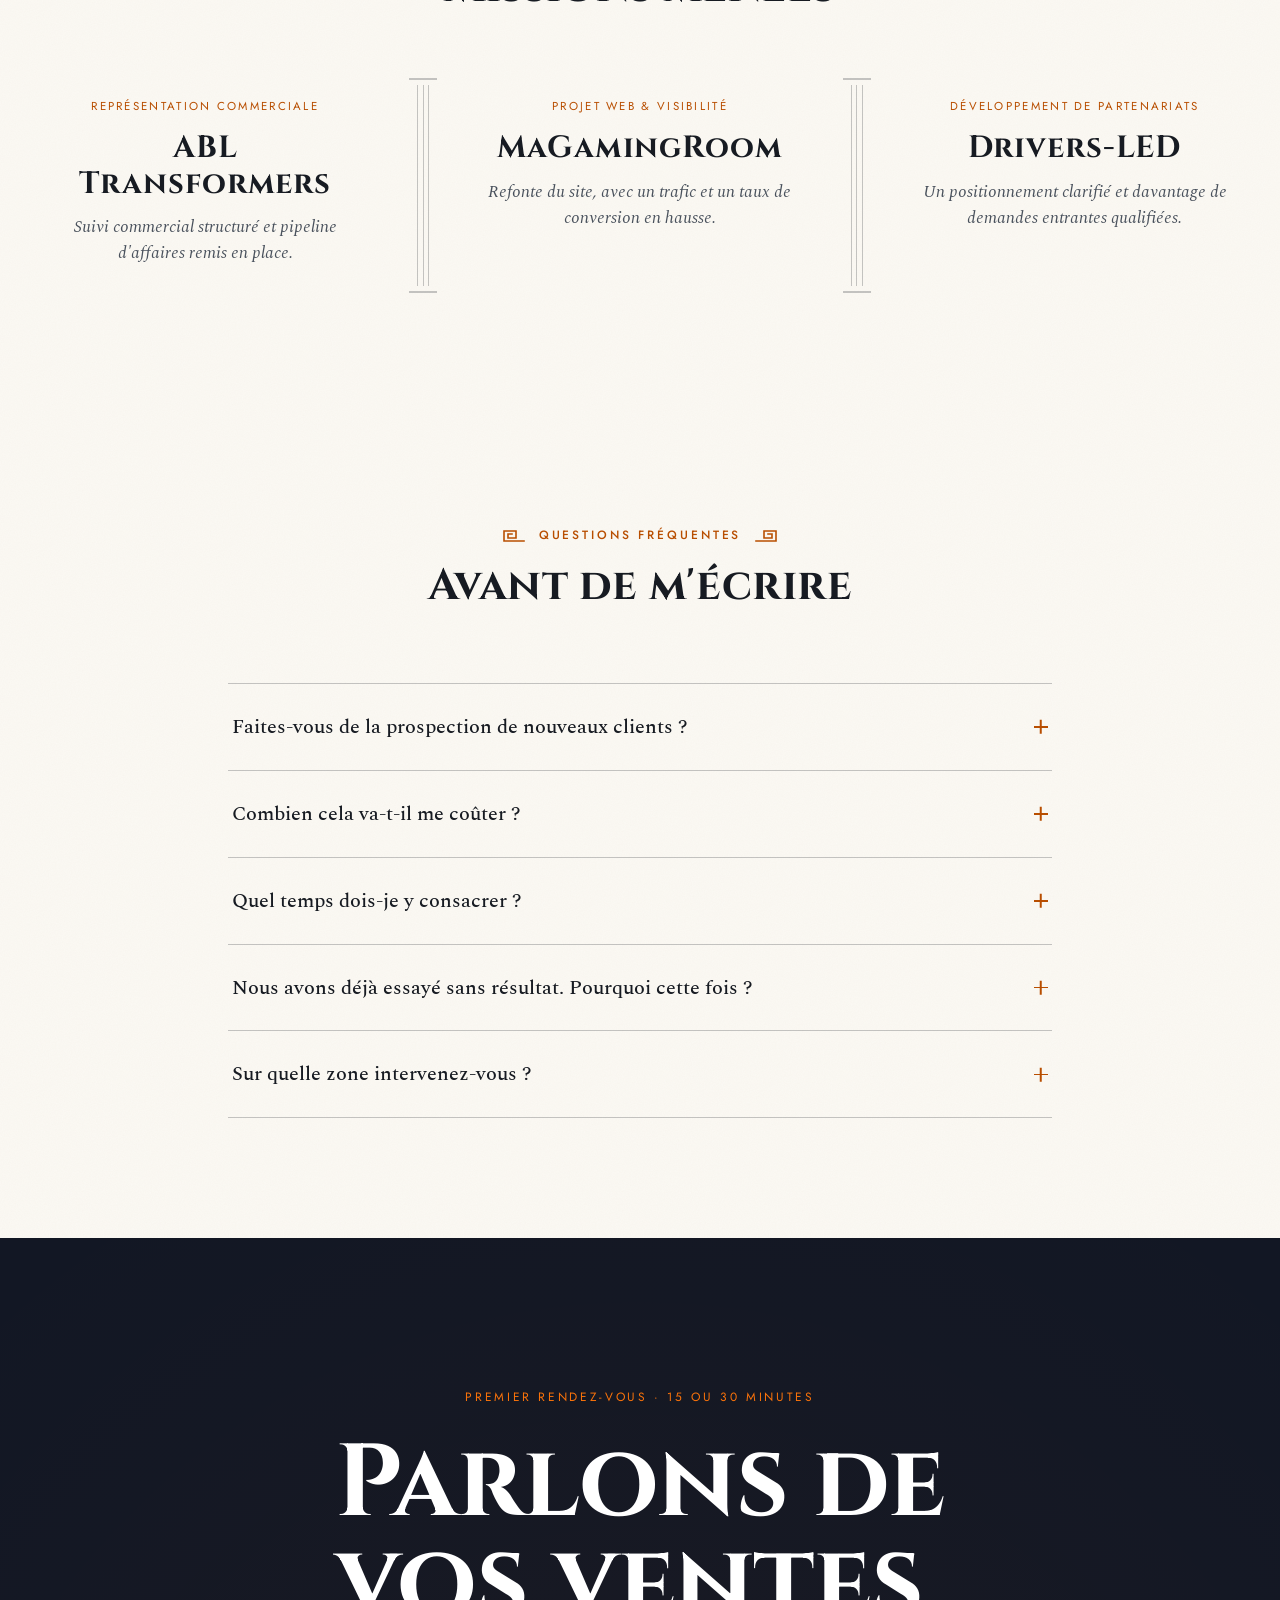
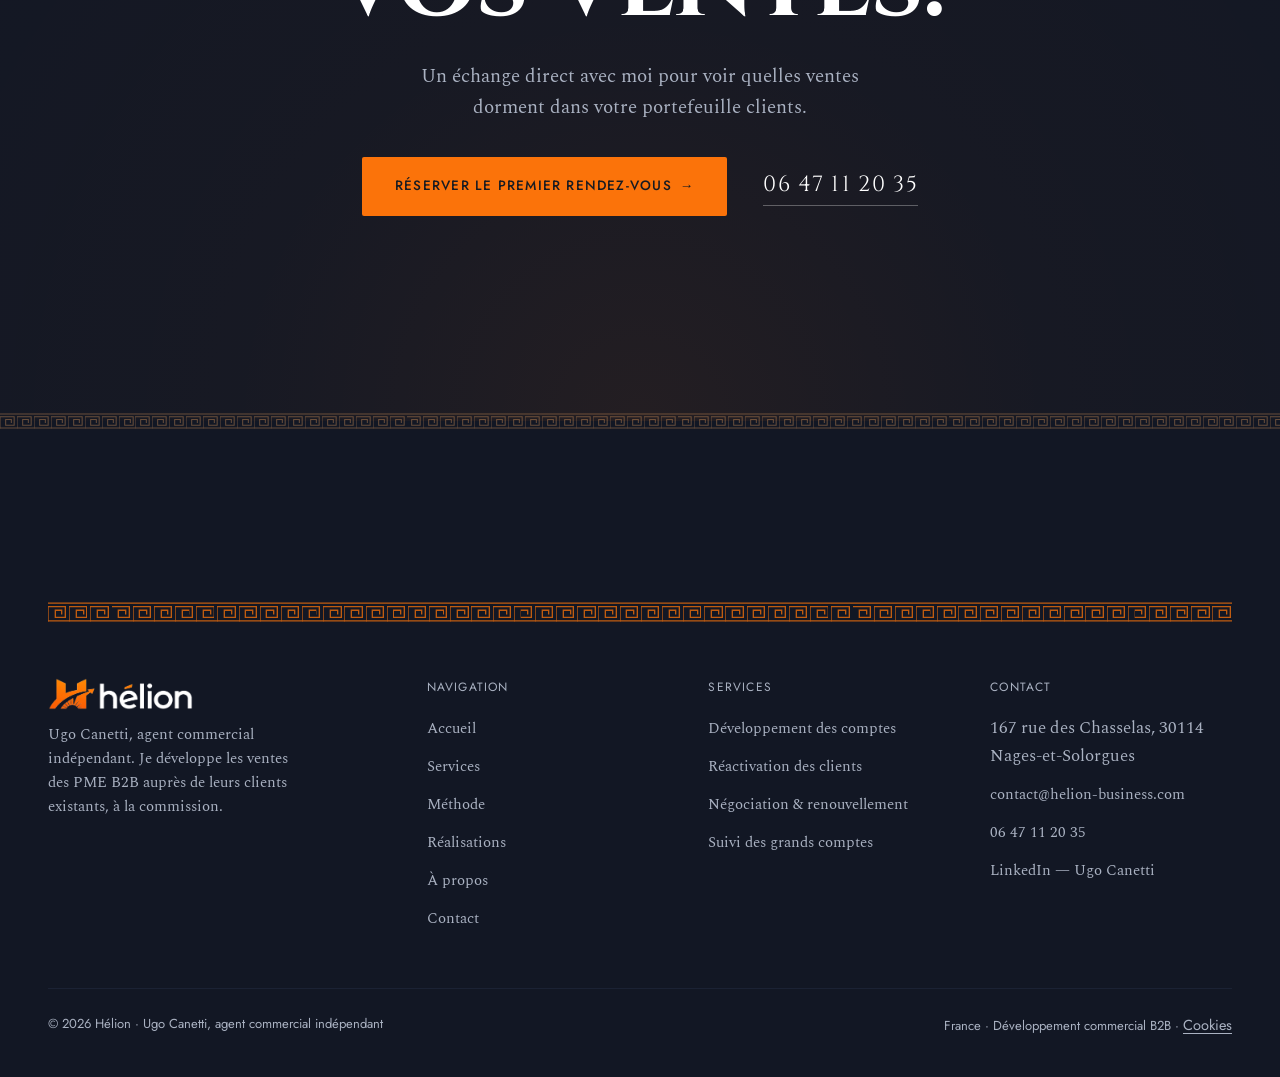
==== commit 402dc65b: "Réservation Cal.com : 15 min (30 €) ou 30 min (49 €), boutons reliés Co-Authored-By: Claude Opus 5.5" ====
--- a/index.html
+++ b/index.html
@@ -1521,6 +1521,16 @@
   .g-hero .g-lede strong{ color:var(--text); font-weight:600; }
   .g-hero h1{ font-size:clamp(27px,3.7vw,58px); max-width:30ch; line-height:1.08; }
   @media (max-width:640px){ .g-hero h1{ font-size:26px; } }
+  .formats{ display:grid; grid-template-columns:repeat(2,minmax(0,1fr)); gap:20px; width:100%; max-width:780px; margin:14px 0 4px; }
+  .format{ display:flex; flex-direction:column; align-items:center; gap:10px; padding:30px 26px 26px; border:1px solid rgba(255,255,255,.16); }
+  .format-main{ border-color:var(--accent-bright); background:rgba(251,115,10,.06); }
+  .format-time{ font-family:"Jost",sans-serif; font-size:12px; letter-spacing:.22em; text-transform:uppercase; color:var(--on-navy-soft); }
+  .format-price{ font-family:"Cinzel",serif; font-size:44px; font-weight:600; line-height:1; color:#fff; }
+  .format-desc{ font-size:15.5px; line-height:1.55; color:var(--on-navy-soft); max-width:30ch; flex:1; margin-bottom:8px; }
+  .format .btn{ margin-top:auto; }
+  @media (max-width:700px){ .formats{ grid-template-columns:1fr; } }
+  .contact-note a, #contact .prose a{ color:var(--accent-deep); }
+
 </style>
 
 <svg width="0" height="0" style="position:absolute" aria-hidden="true">
@@ -1544,7 +1554,7 @@
       <li><a href="a-propos.html">À propos</a></li>
       <li><a href="contact.html">Contact</a></li>
     </ul>
-    <a href="contact.html" class="btn btn-primary nav-cta">Prendre rendez-vous</a>
+    <a href="https://cal.com/canetti-fouache-ugo-oifue9" target="_blank" rel="noopener" class="btn btn-primary nav-cta">Prendre rendez-vous</a>
     <button class="nav-mobile-toggle" id="mobileToggle" aria-label="Ouvrir le menu" aria-expanded="false">☰</button>
   </div>
 </header>
@@ -1577,11 +1587,11 @@
     <h1 class="split-words">Développez le chiffre d'affaires de votre portefeuille clients. <em>À la commission, uniquement.</em></h1>
     <p class="g-lede">Ventes additionnelles, clients à réactiver, renouvellements à négocier&nbsp;: je prends en charge le développement commercial de vos clients existants. <strong>Vous ne payez que sur les ventes signées.</strong></p>
     <div class="g-ctas">
-      <a href="contact.html" class="btn btn-primary btn-lg magnetic"><span>Réserver le premier rendez-vous</span><span class="btn-arrow" aria-hidden="true">→</span></a>
+      <a href="https://cal.com/canetti-fouache-ugo-oifue9" target="_blank" rel="noopener" class="btn btn-primary btn-lg magnetic"><span>Réserver le premier rendez-vous</span><span class="btn-arrow" aria-hidden="true">→</span></a>
       <a href="#methode" class="text-link">Découvrir la méthode</a>
     </div>
     <ul class="g-facts" aria-label="Mes engagements">
-      <li><strong>45&nbsp;min</strong> de premier rendez-vous</li>
+      <li><strong>15 ou 30&nbsp;min</strong> de premier rendez-vous</li>
       <li><strong>100&nbsp;%</strong> à la commission ensuite</li>
       <li><strong>7&nbsp;jours</strong> pour démarrer</li>
     </ul>
@@ -1599,18 +1609,26 @@
     <div class="tablet reveal">
       <div class="frieze frieze-tablet" aria-hidden="true"></div>
       <div class="tablet-body">
-        <p class="tablet-kicker">45 minutes · 49&nbsp;€ HT</p>
+        <p class="tablet-kicker">15 ou 30 minutes · réglé à la réservation</p>
         <h2>Le premier rendez-vous</h2>
         <p class="tablet-lede">Un échange avec moi pour comprendre votre activité, votre portefeuille clients et vos objectifs. Vous repartez avec un premier avis franc, et nous savons tous les deux s'il y a matière à travailler ensemble.</p>
-        <div class="tablet-cols">
-          <div><h3>Votre portefeuille</h3><p>Qui sont vos clients, ce qu'ils achètent et comment ils sont suivis aujourd'hui.</p></div>
-          <div><h3>Les premières pistes</h3><p>Là où le chiffre d'affaires peut progresser le plus vite, à première vue.</p></div>
-          <div><h3>La suite</h3><p>Si nous continuons&nbsp;: un diagnostic approfondi de vos comptes, puis le mandat à la commission.</p></div>
+        <div class="formats">
+          <div class="format">
+            <p class="format-time">15 minutes</p>
+            <p class="format-price">30&nbsp;€</p>
+            <p class="format-desc">Un premier échange pour présenter votre situation et vérifier que votre besoin correspond à ce que je fais.</p>
+            <a href="https://cal.com/canetti-fouache-ugo-oifue9/15min" target="_blank" rel="noopener" class="btn btn-ghost-light btn-lg btn-block"><span>Réserver 15 minutes</span><span class="btn-arrow" aria-hidden="true">→</span></a>
+          </div>
+          <div class="format format-main">
+            <p class="format-time">30 minutes</p>
+            <p class="format-price">49&nbsp;€</p>
+            <p class="format-desc">Le temps de passer en revue votre portefeuille clients et de dégager les premières pistes de développement.</p>
+            <a href="https://cal.com/canetti-fouache-ugo-oifue9/30min" target="_blank" rel="noopener" class="btn btn-primary btn-lg btn-block"><span>Réserver 30 minutes</span><span class="btn-arrow" aria-hidden="true">→</span></a>
+          </div>
         </div>
-        <p class="tablet-note">Réglé à la réservation. Un empêchement&nbsp;? Le rendez-vous peut être reporté jusqu'à 24&nbsp;h avant.</p>
+        <p class="tablet-note">Si nous continuons&nbsp;: un diagnostic approfondi de vos comptes, puis le mandat à la commission. Un empêchement&nbsp;? Le rendez-vous peut être reporté jusqu'à 24&nbsp;h avant.</p>
         <p class="tablet-scope">Je ne fais pas de prospection de nouveaux clients&nbsp;: je travaille uniquement sur votre portefeuille existant.</p>
         <div class="g-ctas">
-          <a href="contact.html" class="btn btn-primary btn-lg"><span>Choisir un créneau</span><span class="btn-arrow" aria-hidden="true">→</span></a>
           <a href="tel:+33647112035" class="tablet-tel">06&nbsp;47&nbsp;11&nbsp;20&nbsp;35</a>
         </div>
       </div>
@@ -1725,7 +1743,7 @@
 </svg>
     </div>
     <ol class="journey-steps">
-      <li class="j-step is-active"><h3>Premier rendez-vous</h3><p>45 minutes, réservées et réglées en ligne, pour comprendre votre activité et vérifier qu'une collaboration a du sens.</p></li>
+      <li class="j-step is-active"><h3>Premier rendez-vous</h3><p>15 ou 30 minutes, réservées et réglées en ligne, pour comprendre votre activité et vérifier qu'une collaboration a du sens.</p></li>
       <li class="j-step"><h3>Diagnostic</h3><p>J'analyse en détail votre portefeuille clients&nbsp;: comptes à développer, clients à réactiver, renouvellements à venir.</p></li>
       <li class="j-step"><h3>Mandat</h3><p>Les clients concernés, la durée et le taux de commission sont fixés par écrit.</p></li>
       <li class="j-step"><h3>Terrain</h3><p>Je rencontre vos clients, je propose et je négocie, avec des comptes rendus réguliers.</p></li>
@@ -1766,11 +1784,11 @@
       </details>
       <details class="faq-item">
         <summary class="faq-q">Combien cela va-t-il me coûter&nbsp;?<span class="plus" aria-hidden="true"></span></summary>
-        <div class="faq-a">Le premier rendez-vous de 45 minutes est facturé 49&nbsp;€ HT, réglé à la réservation. Pendant le mandat, je suis rémunéré uniquement à la commission sur le chiffre d'affaires supplémentaire signé, à un taux fixé ensemble avant de commencer.</div>
+        <div class="faq-a">Le premier rendez-vous est facturé 30&nbsp;€ (15 minutes) ou 49&nbsp;€ (30 minutes), réglé à la réservation. Pendant le mandat, je suis rémunéré uniquement à la commission sur le chiffre d'affaires supplémentaire signé, à un taux fixé ensemble avant de commencer.</div>
       </details>
       <details class="faq-item">
         <summary class="faq-q">Quel temps dois-je y consacrer&nbsp;?<span class="plus" aria-hidden="true"></span></summary>
-        <div class="faq-a">Les 45 minutes du premier rendez-vous, un échange pour le diagnostic, une présentation de votre offre et de vos clients au démarrage, puis un point régulier pour suivre l'avancement.</div>
+        <div class="faq-a">Le premier rendez-vous (15 ou 30 minutes), un échange pour le diagnostic, une présentation de votre offre et de vos clients au démarrage, puis un point régulier pour suivre l'avancement.</div>
       </details>
       <details class="faq-item">
         <summary class="faq-q">Nous avons déjà essayé sans résultat. Pourquoi cette fois&nbsp;?<span class="plus" aria-hidden="true"></span></summary>
@@ -1790,11 +1808,11 @@
   <div class="frieze frieze-horizon" aria-hidden="true"></div>
   <div class="sunrise-water" aria-hidden="true"></div>
   <div class="wrap sunrise-inner">
-    <span class="sunrise-label">Premier rendez-vous · 45 minutes · 49&nbsp;€ HT</span>
+    <span class="sunrise-label">Premier rendez-vous · 15 ou 30 minutes</span>
     <h2 class="split-words">Parlons de vos ventes.</h2>
     <p>Un échange direct avec moi pour voir quelles ventes dorment dans votre portefeuille clients.</p>
     <div class="sunrise-ctas">
-      <a href="contact.html" class="btn btn-primary btn-lg magnetic"><span>Réserver le premier rendez-vous</span><span class="btn-arrow" aria-hidden="true">→</span></a>
+      <a href="https://cal.com/canetti-fouache-ugo-oifue9" target="_blank" rel="noopener" class="btn btn-primary btn-lg magnetic"><span>Réserver le premier rendez-vous</span><span class="btn-arrow" aria-hidden="true">→</span></a>
       <a href="tel:+33647112035" class="sunrise-tel">06&nbsp;47&nbsp;11&nbsp;20&nbsp;35</a>
     </div>
   </div>
@@ -2523,7 +2541,7 @@
           '</div>' +
           '<p class="launch-intro">Une question sur un mandat&nbsp;? Choisissez le canal qui vous arrange, je vous réponds personnellement.</p>' +
           '<ul class="launch-list">' +
-            '<li><a class="chat-option-cta" href="' + contactHref() + '"><span>Réserver le premier rendez-vous<small>45 minutes, 49 € HT</small></span><span aria-hidden="true">→</span></a></li>' +
+            '<li><a class="chat-option-cta" href="https://cal.com/canetti-fouache-ugo-oifue9" target="_blank" rel="noopener"><span>Réserver le premier rendez-vous<small>15 min (30 €) ou 30 min (49 €)</small></span><span aria-hidden="true">→</span></a></li>' +
             '<li><a href="tel:+33647112035"><span>M\'appeler<small>06 47 11 20 35 · lun–ven, 9h–18h30</small></span><span aria-hidden="true">→</span></a></li>' +
             '<li><a href="mailto:contact@helion-business.com"><span>M\'écrire<small>contact@helion-business.com</small></span><span aria-hidden="true">→</span></a></li>' +
             '<li><a href="https://www.linkedin.com/in/ugo-canetti-689666278/" target="_blank" rel="noopener"><span>LinkedIn<small>Ugo Canetti</small></span><span aria-hidden="true">→</span></a></li>' +
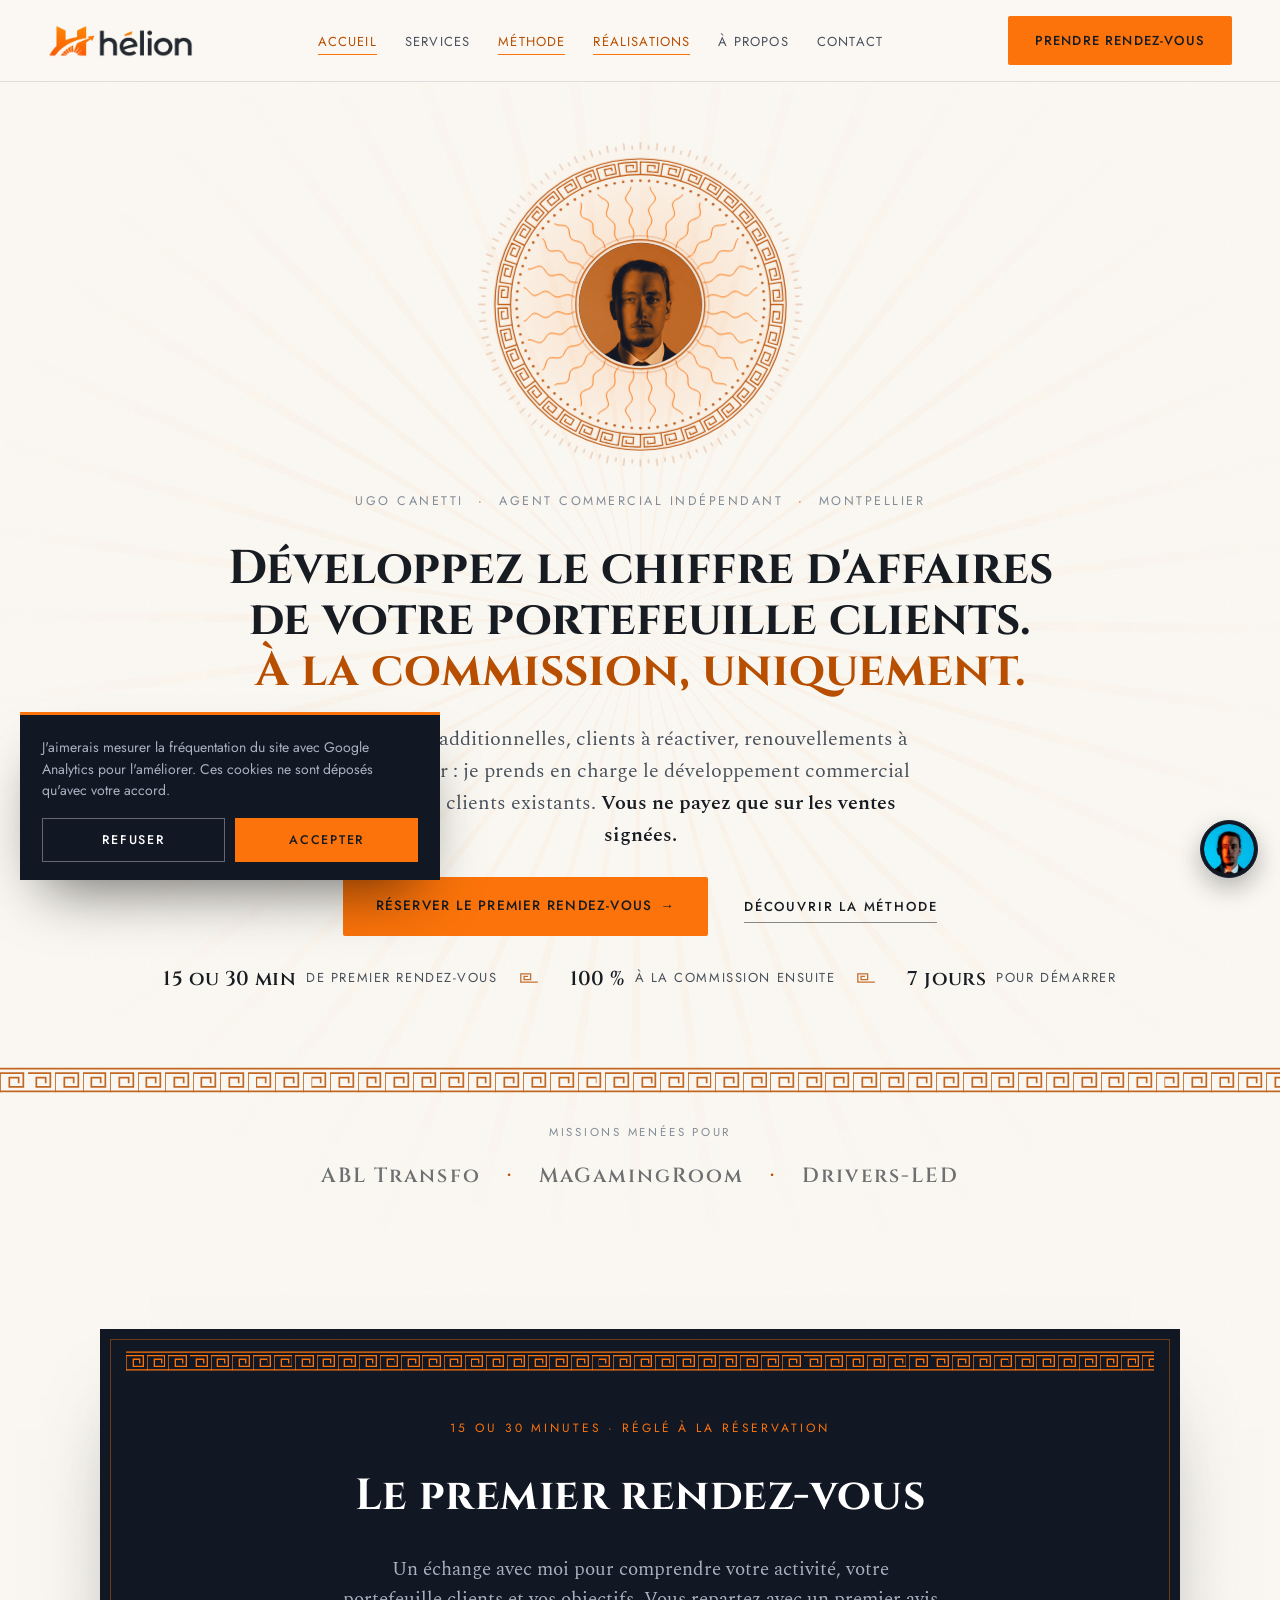
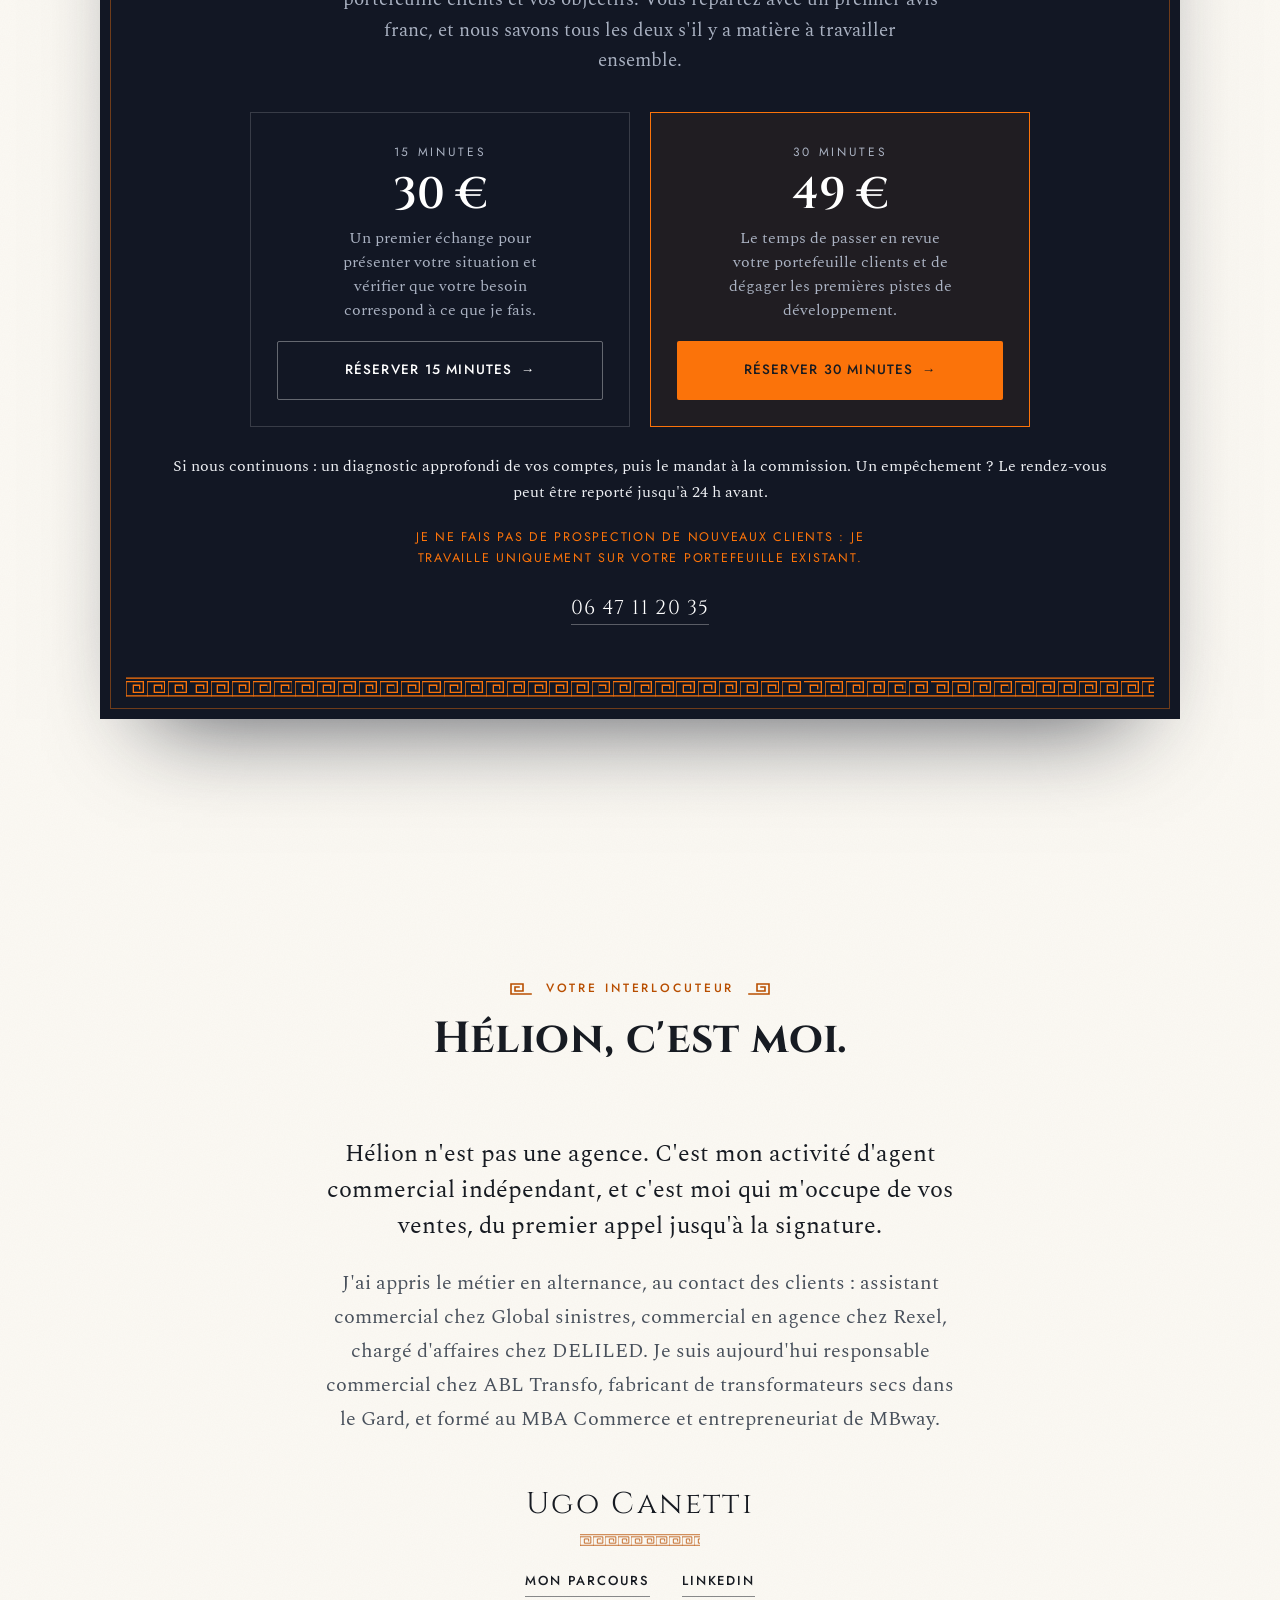
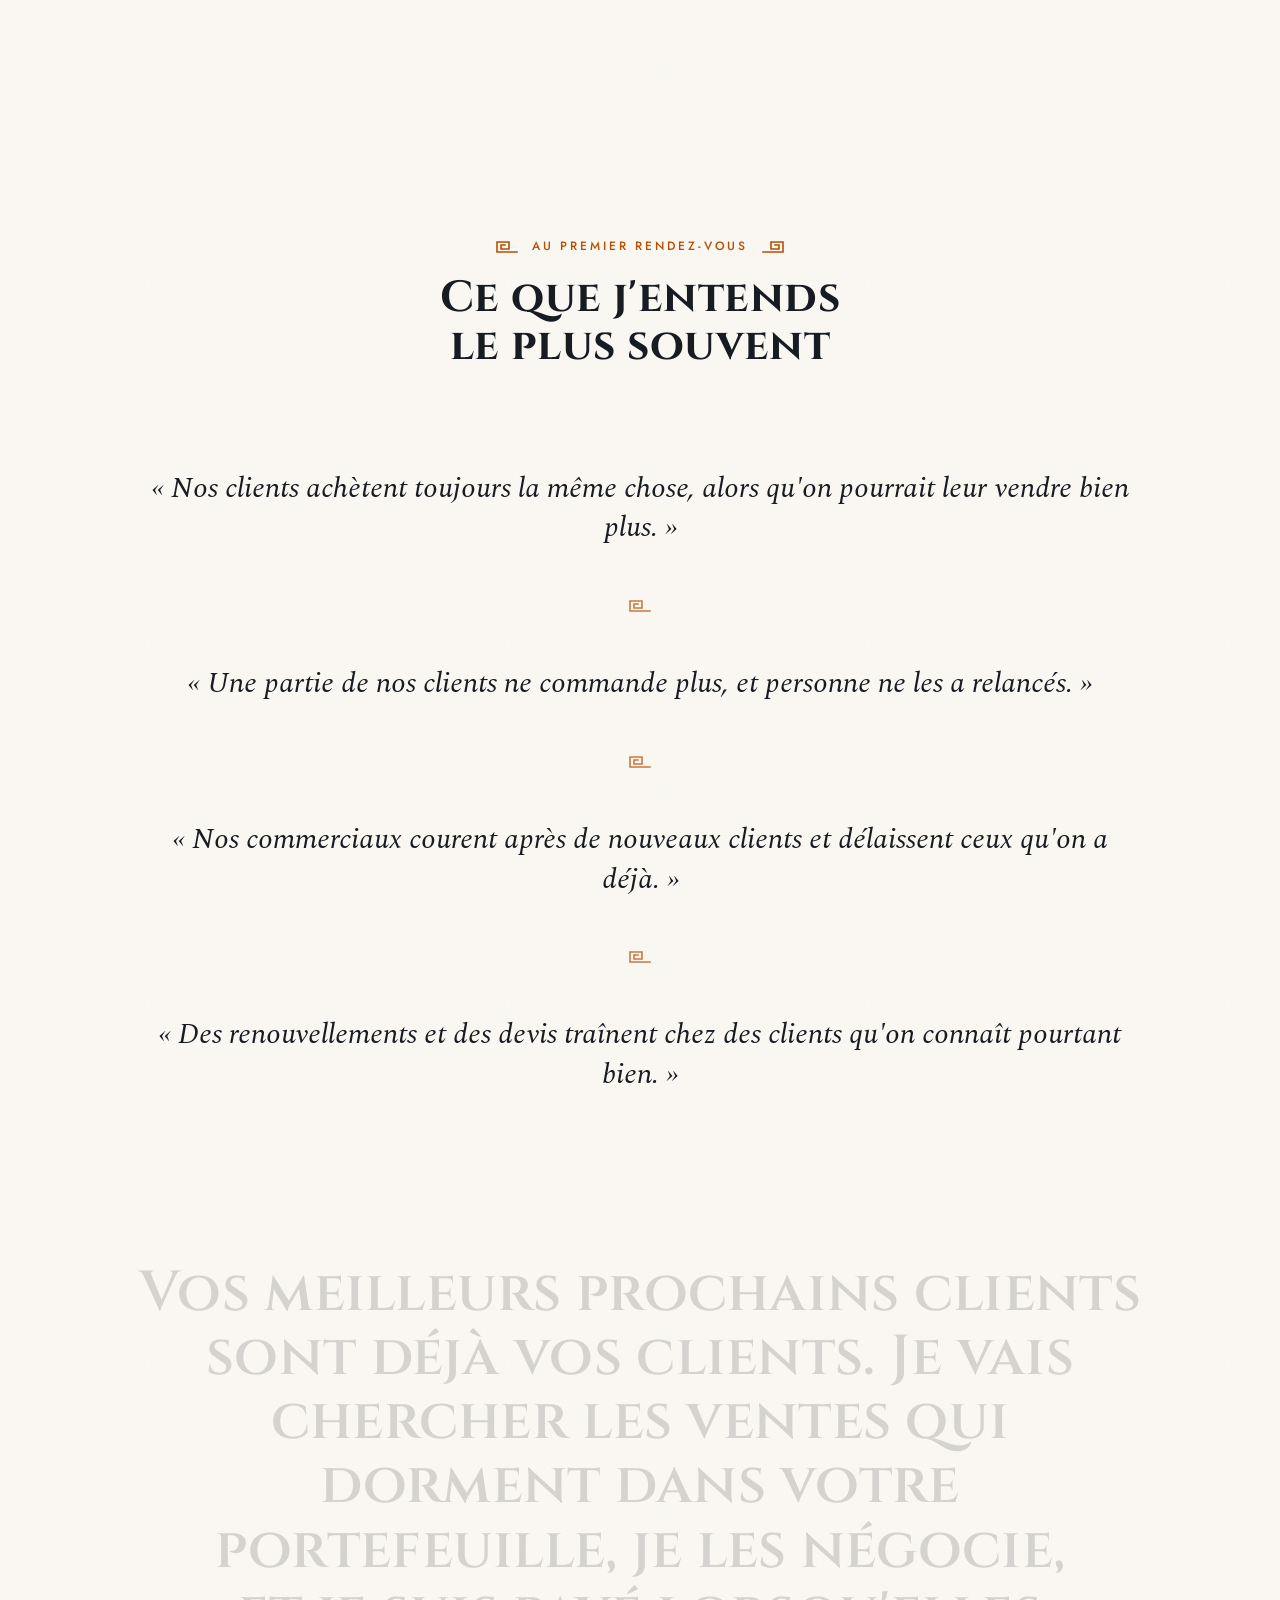
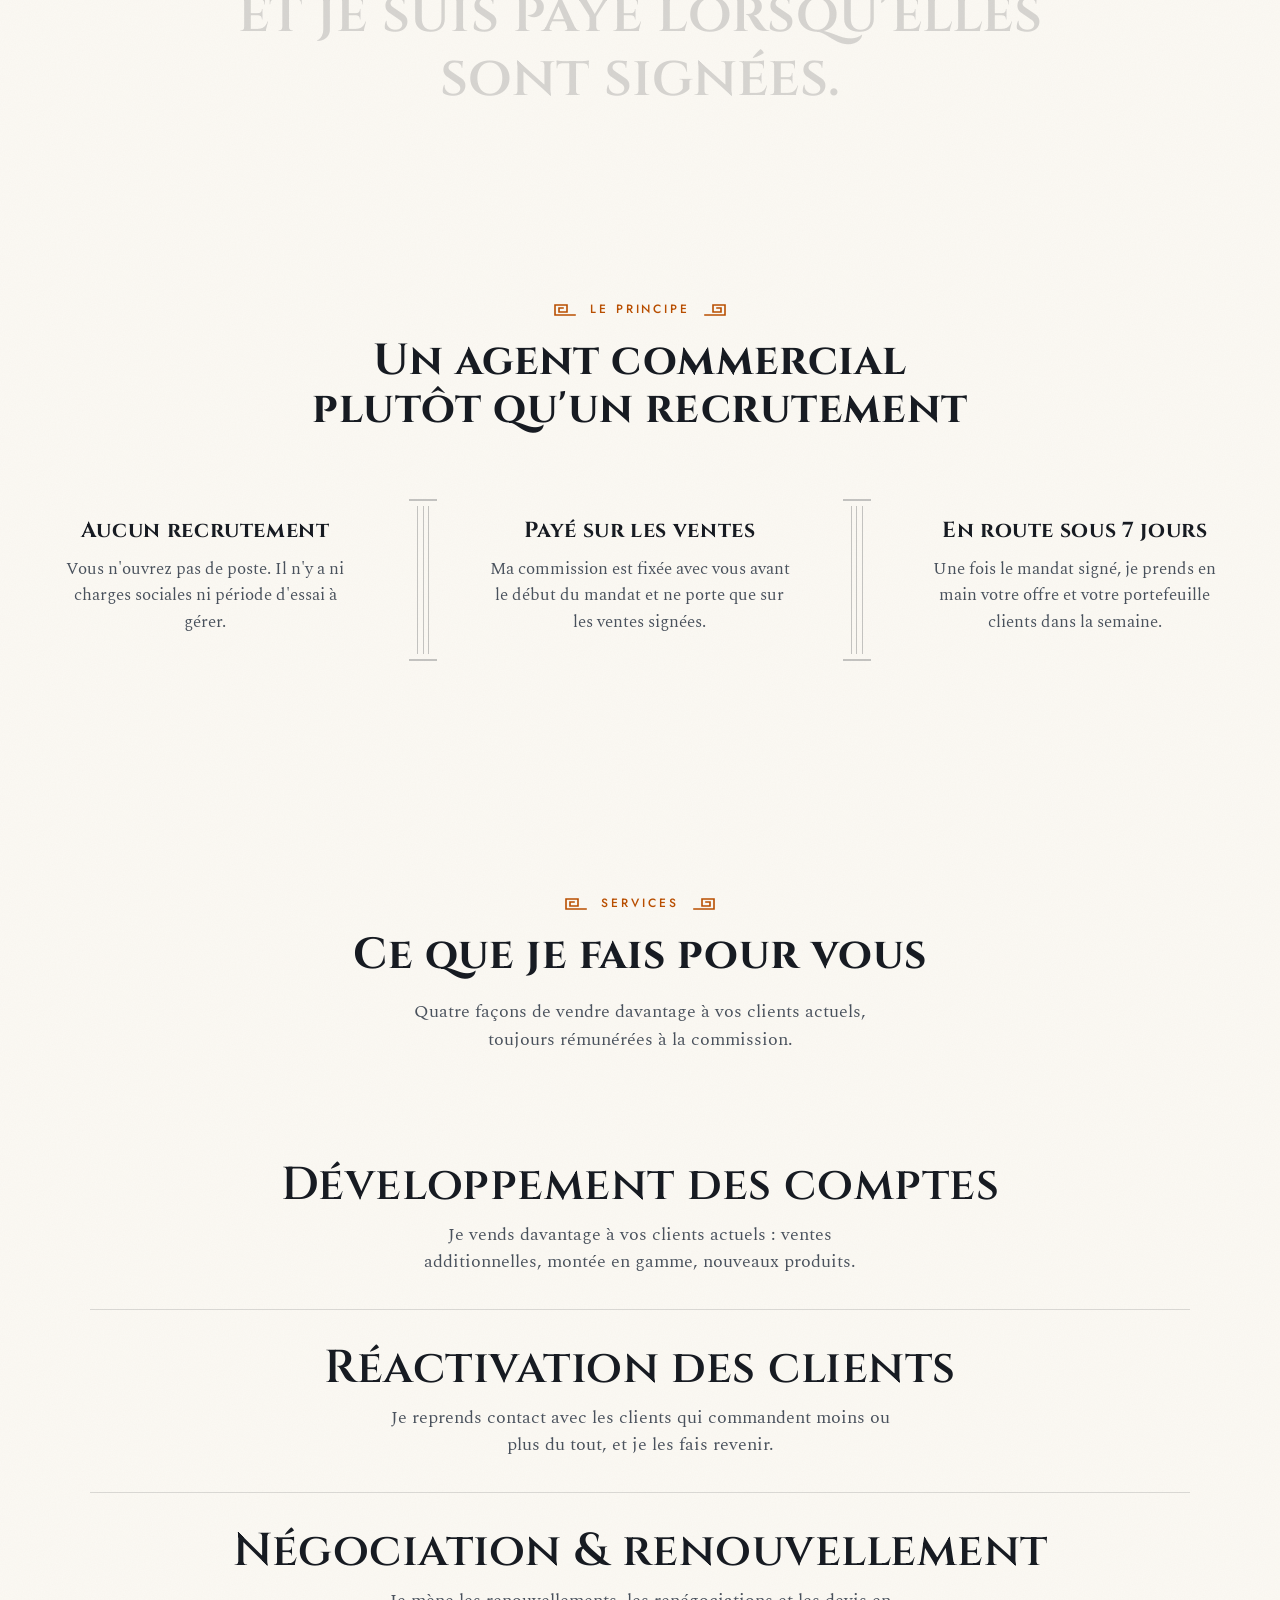
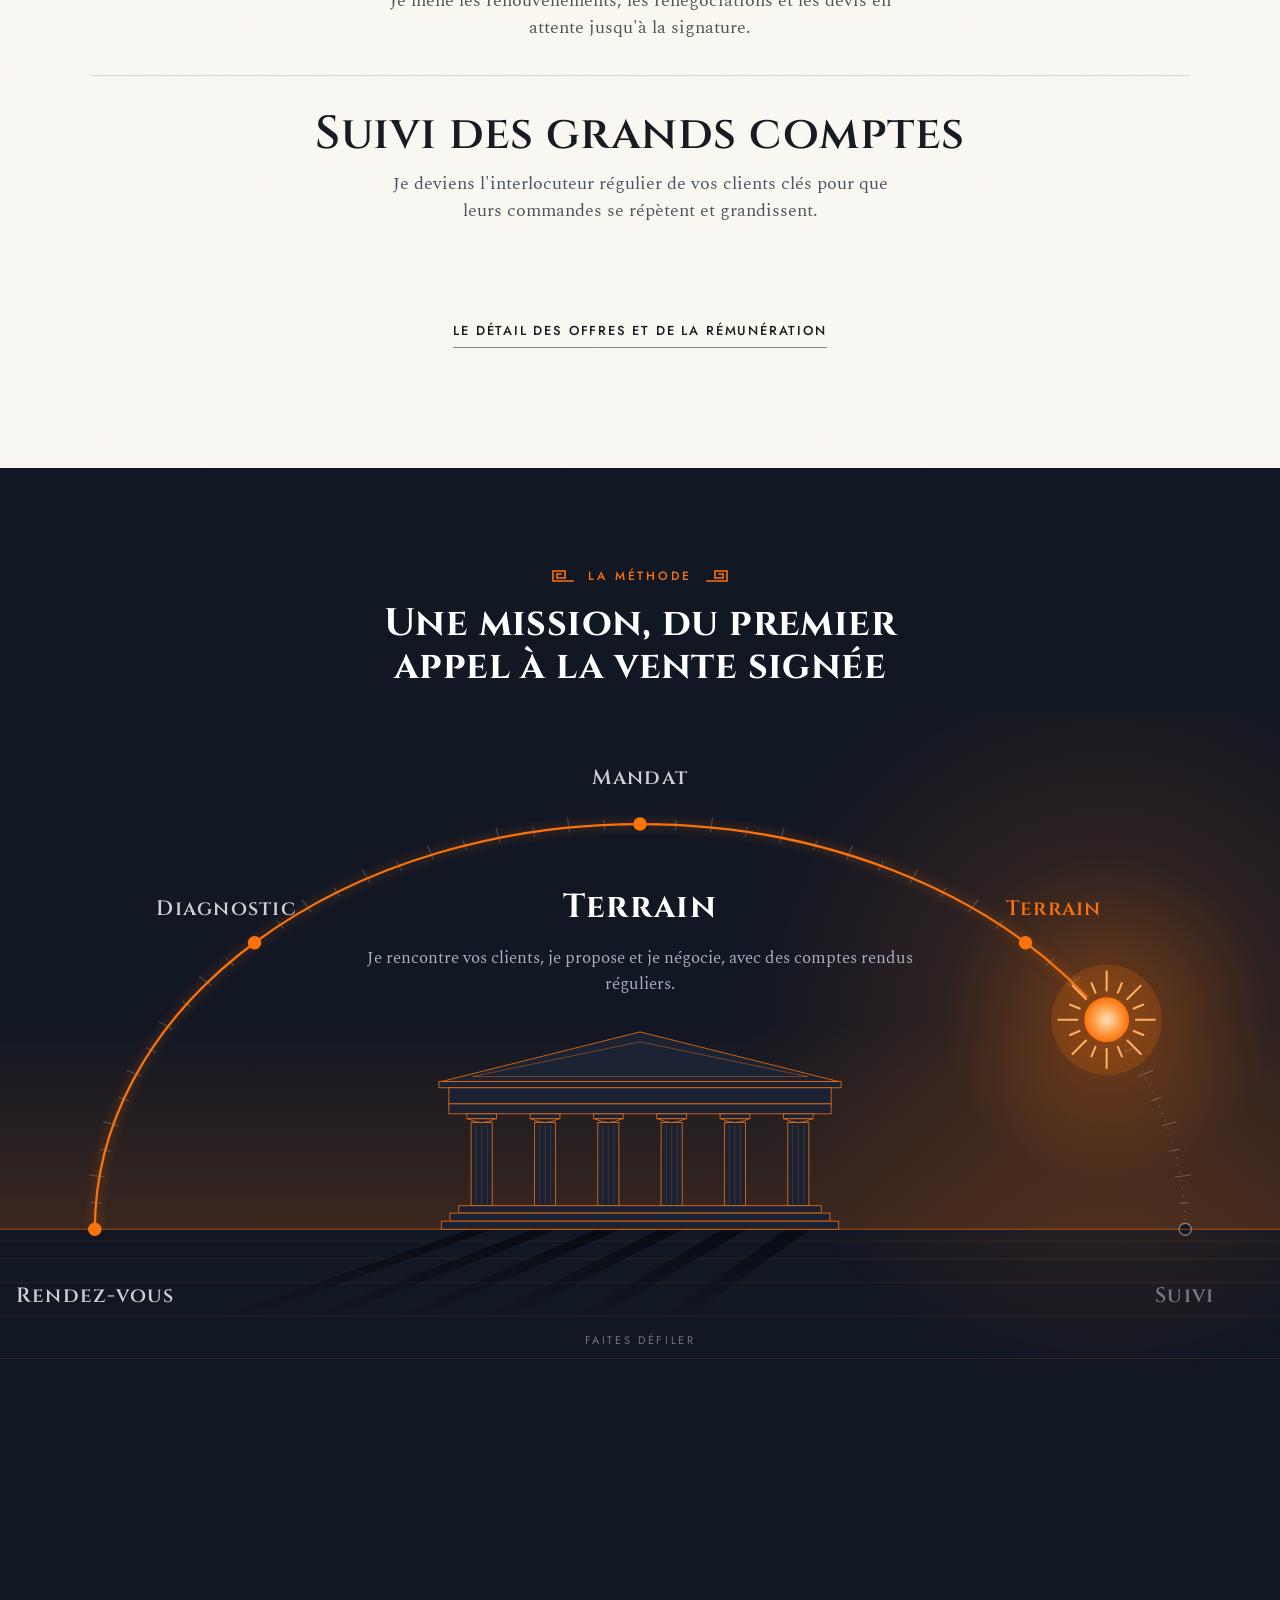
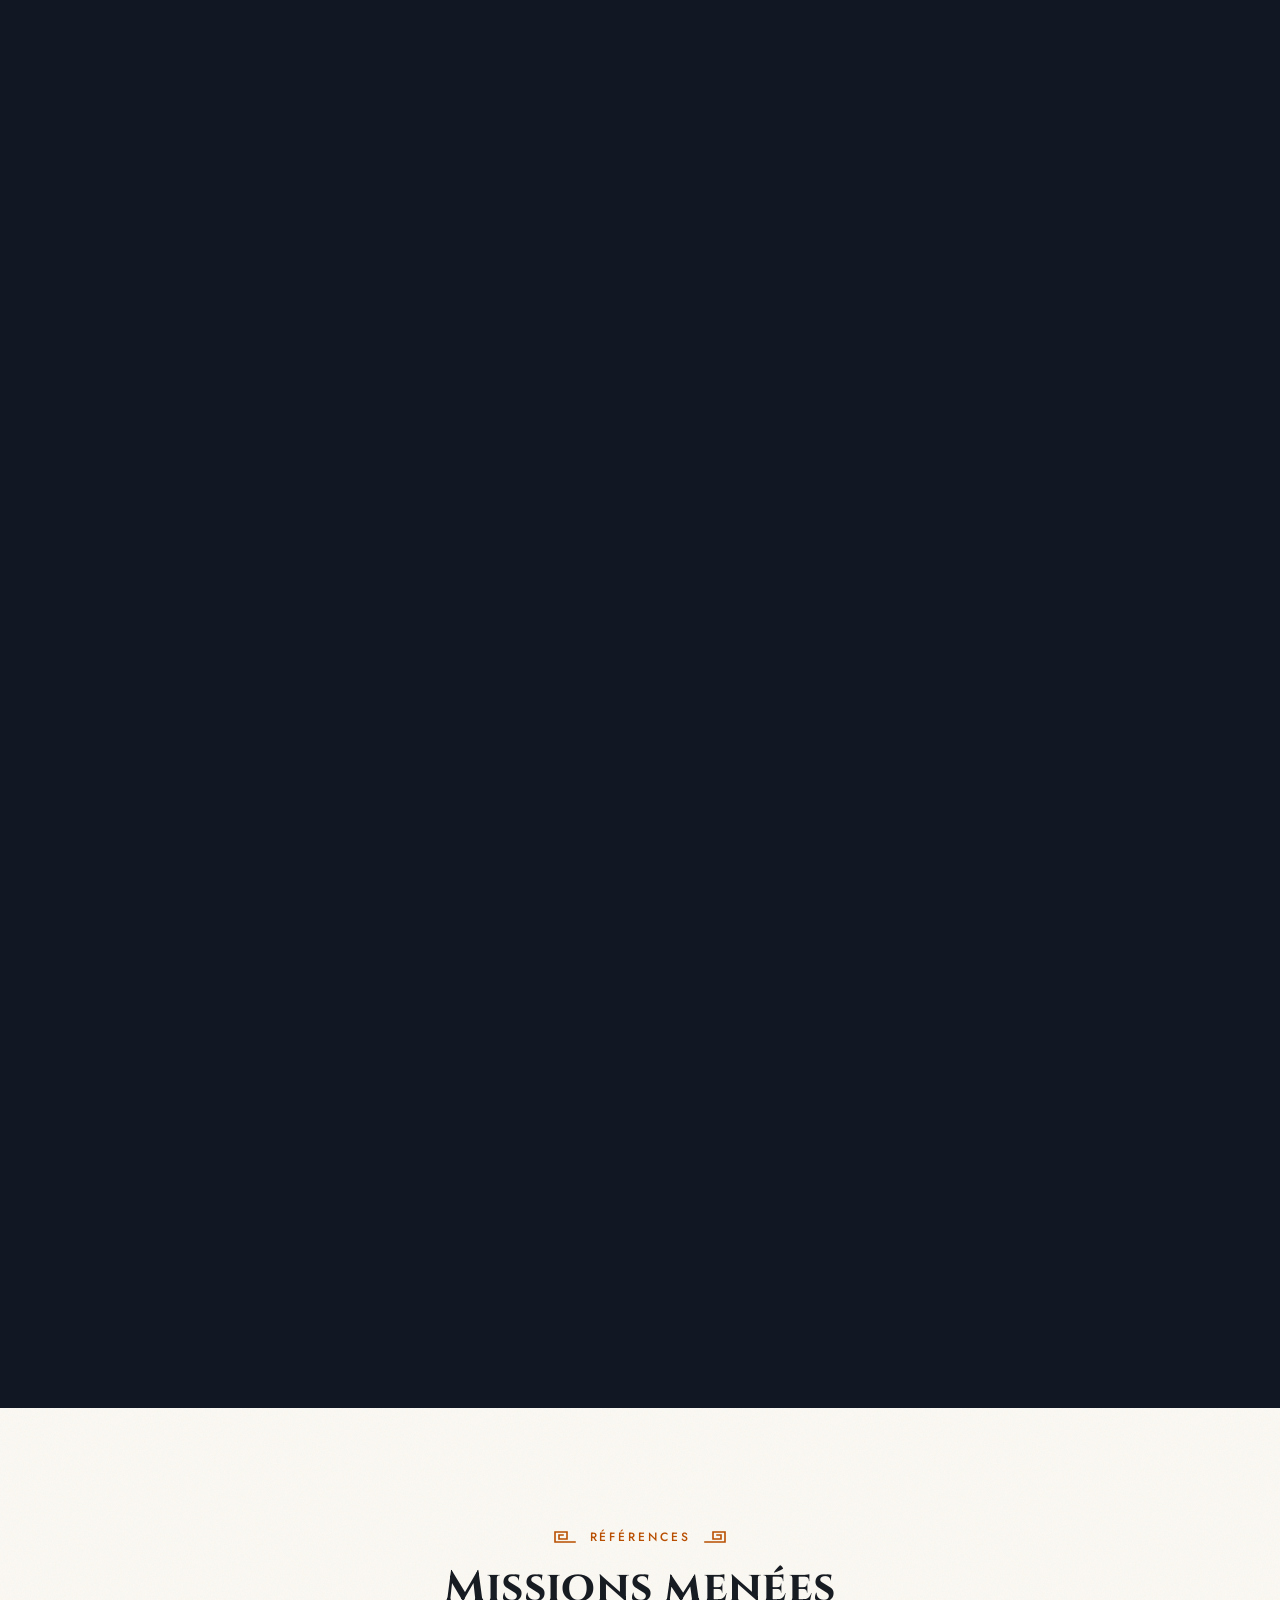
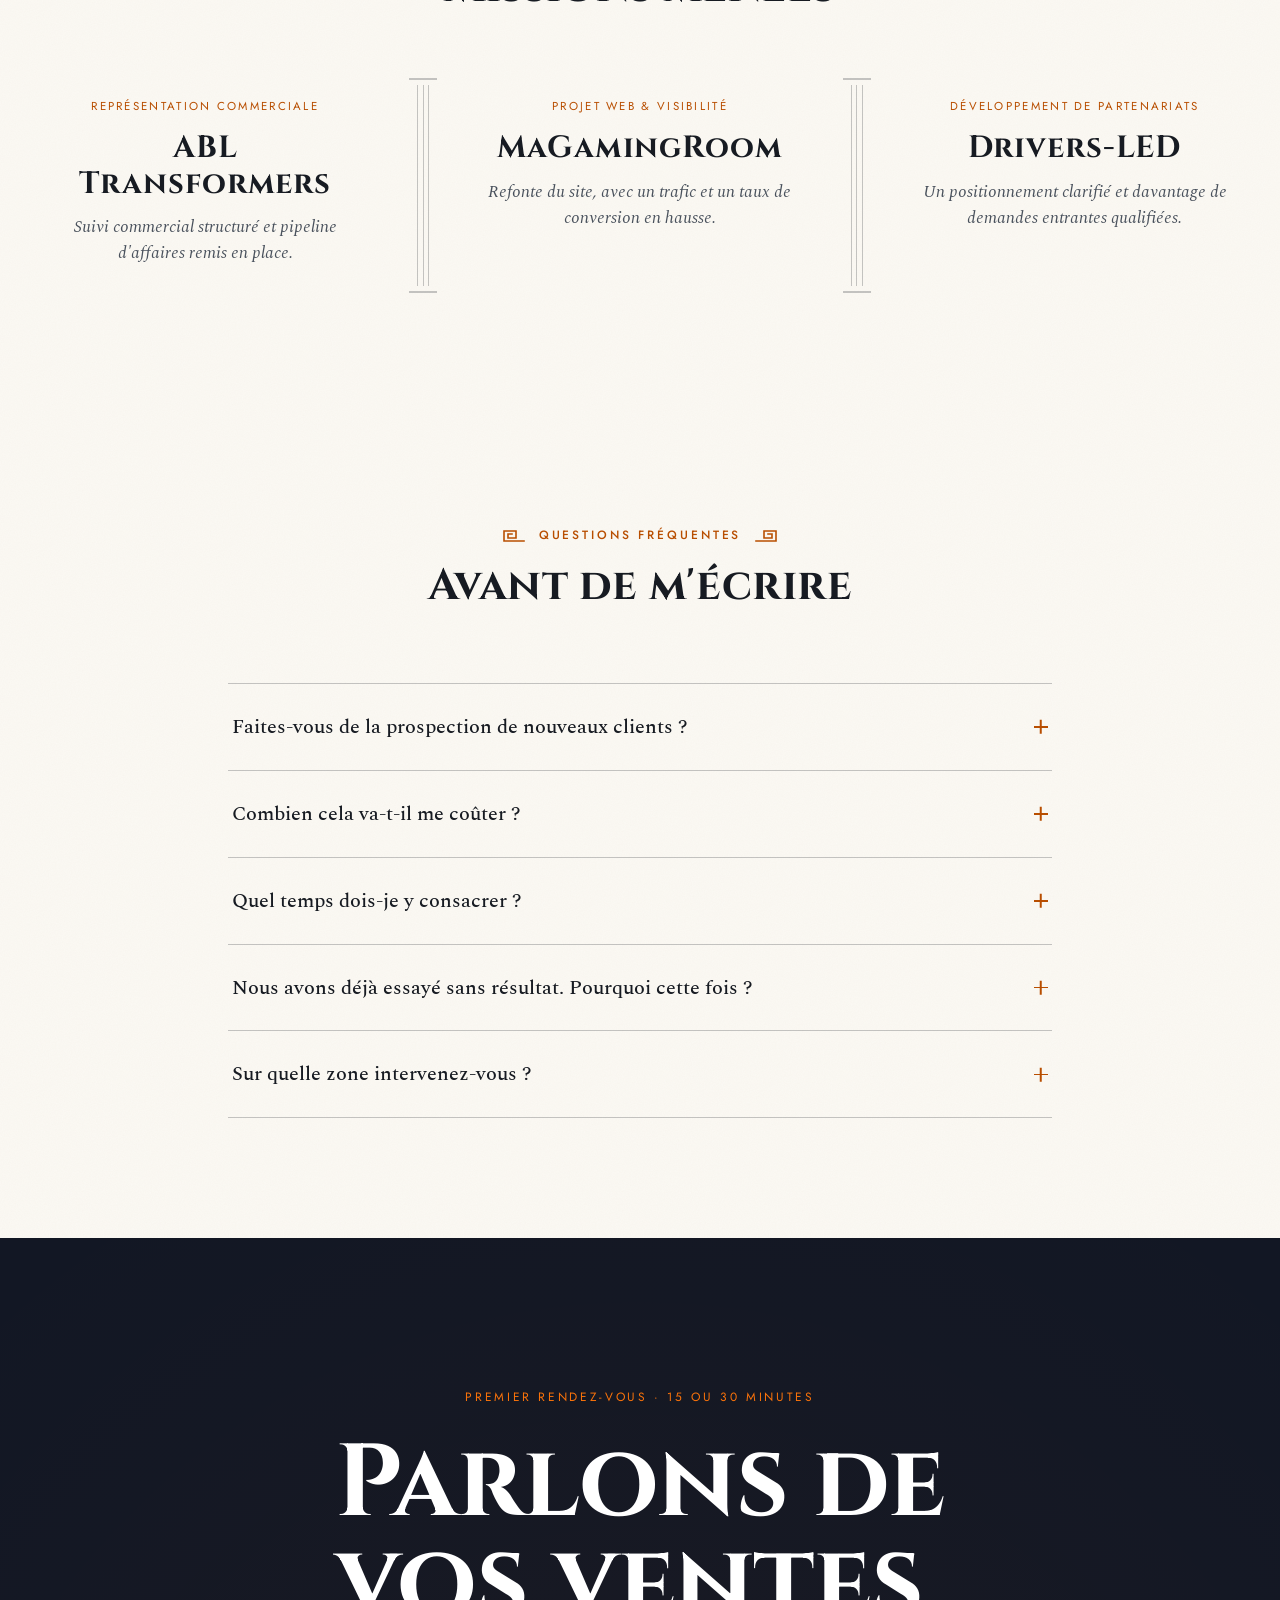
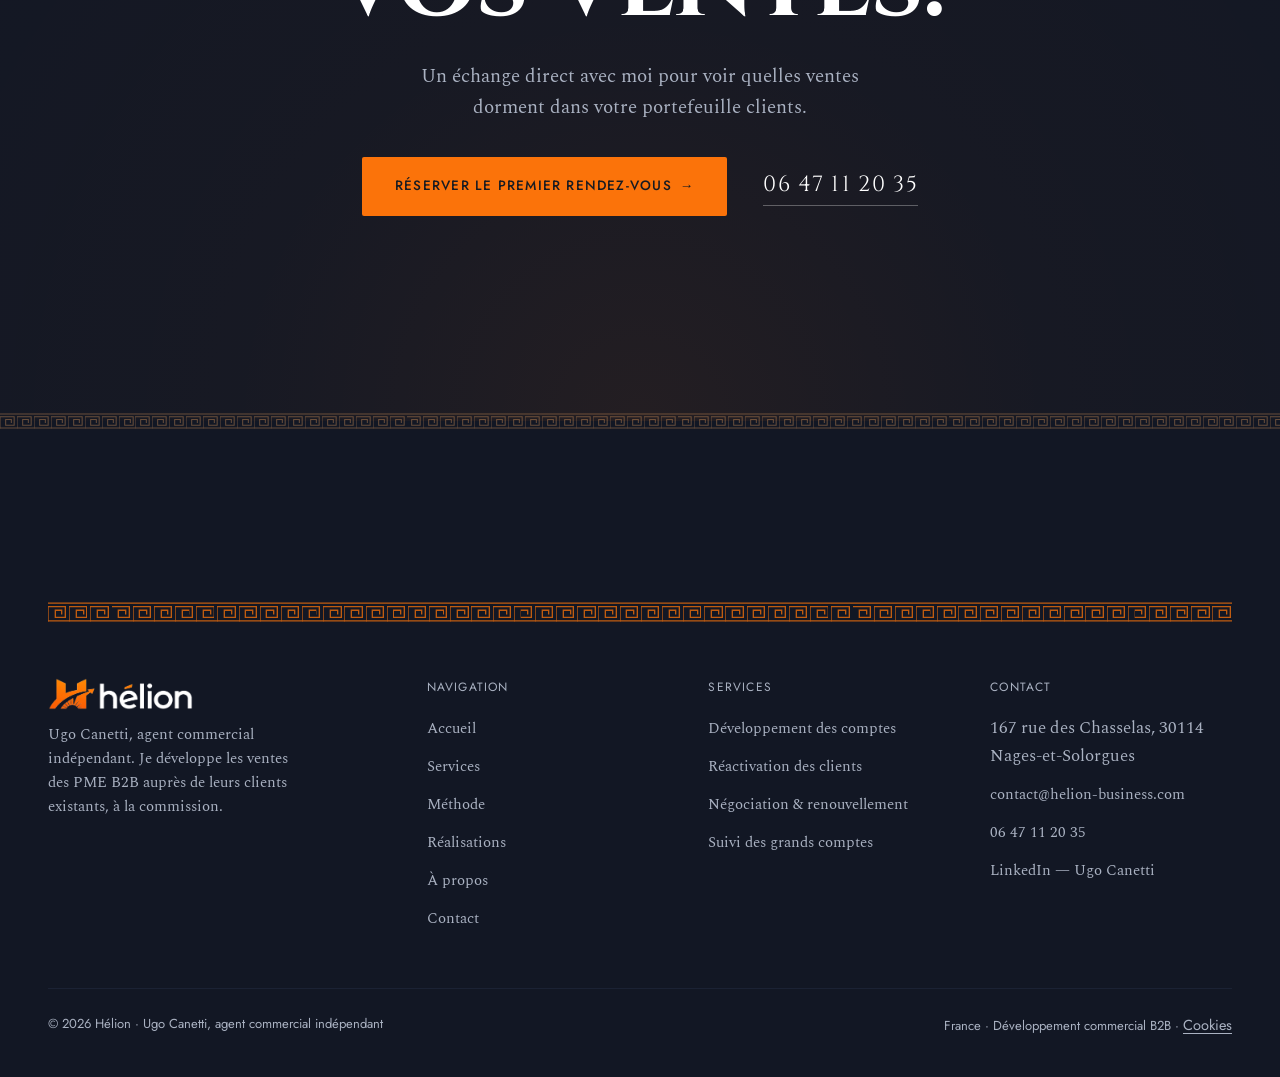
==== commit 13688739: "Nouveau lien Cal.com (ugo-canetti-helion) Co-Authored-By: Claude Opus 5.5 <noreply@anthropic.com> Cl" ====
--- a/index.html
+++ b/index.html
@@ -1554,7 +1554,7 @@
       <li><a href="a-propos.html">À propos</a></li>
       <li><a href="contact.html">Contact</a></li>
     </ul>
-    <a href="https://cal.com/canetti-fouache-ugo-oifue9" target="_blank" rel="noopener" class="btn btn-primary nav-cta">Prendre rendez-vous</a>
+    <a href="https://cal.com/ugo-canetti-helion-oifue9" target="_blank" rel="noopener" class="btn btn-primary nav-cta">Prendre rendez-vous</a>
     <button class="nav-mobile-toggle" id="mobileToggle" aria-label="Ouvrir le menu" aria-expanded="false">☰</button>
   </div>
 </header>
@@ -1587,7 +1587,7 @@
     <h1 class="split-words">Développez le chiffre d'affaires de votre portefeuille clients. <em>À la commission, uniquement.</em></h1>
     <p class="g-lede">Ventes additionnelles, clients à réactiver, renouvellements à négocier&nbsp;: je prends en charge le développement commercial de vos clients existants. <strong>Vous ne payez que sur les ventes signées.</strong></p>
     <div class="g-ctas">
-      <a href="https://cal.com/canetti-fouache-ugo-oifue9" target="_blank" rel="noopener" class="btn btn-primary btn-lg magnetic"><span>Réserver le premier rendez-vous</span><span class="btn-arrow" aria-hidden="true">→</span></a>
+      <a href="https://cal.com/ugo-canetti-helion-oifue9" target="_blank" rel="noopener" class="btn btn-primary btn-lg magnetic"><span>Réserver le premier rendez-vous</span><span class="btn-arrow" aria-hidden="true">→</span></a>
       <a href="#methode" class="text-link">Découvrir la méthode</a>
     </div>
     <ul class="g-facts" aria-label="Mes engagements">
@@ -1617,13 +1617,13 @@
             <p class="format-time">15 minutes</p>
             <p class="format-price">30&nbsp;€</p>
             <p class="format-desc">Un premier échange pour présenter votre situation et vérifier que votre besoin correspond à ce que je fais.</p>
-            <a href="https://cal.com/canetti-fouache-ugo-oifue9/15min" target="_blank" rel="noopener" class="btn btn-ghost-light btn-lg btn-block"><span>Réserver 15 minutes</span><span class="btn-arrow" aria-hidden="true">→</span></a>
+            <a href="https://cal.com/ugo-canetti-helion-oifue9/15min" target="_blank" rel="noopener" class="btn btn-ghost-light btn-lg btn-block"><span>Réserver 15 minutes</span><span class="btn-arrow" aria-hidden="true">→</span></a>
           </div>
           <div class="format format-main">
             <p class="format-time">30 minutes</p>
             <p class="format-price">49&nbsp;€</p>
             <p class="format-desc">Le temps de passer en revue votre portefeuille clients et de dégager les premières pistes de développement.</p>
-            <a href="https://cal.com/canetti-fouache-ugo-oifue9/30min" target="_blank" rel="noopener" class="btn btn-primary btn-lg btn-block"><span>Réserver 30 minutes</span><span class="btn-arrow" aria-hidden="true">→</span></a>
+            <a href="https://cal.com/ugo-canetti-helion-oifue9/30min" target="_blank" rel="noopener" class="btn btn-primary btn-lg btn-block"><span>Réserver 30 minutes</span><span class="btn-arrow" aria-hidden="true">→</span></a>
           </div>
         </div>
         <p class="tablet-note">Si nous continuons&nbsp;: un diagnostic approfondi de vos comptes, puis le mandat à la commission. Un empêchement&nbsp;? Le rendez-vous peut être reporté jusqu'à 24&nbsp;h avant.</p>
@@ -1812,7 +1812,7 @@
     <h2 class="split-words">Parlons de vos ventes.</h2>
     <p>Un échange direct avec moi pour voir quelles ventes dorment dans votre portefeuille clients.</p>
     <div class="sunrise-ctas">
-      <a href="https://cal.com/canetti-fouache-ugo-oifue9" target="_blank" rel="noopener" class="btn btn-primary btn-lg magnetic"><span>Réserver le premier rendez-vous</span><span class="btn-arrow" aria-hidden="true">→</span></a>
+      <a href="https://cal.com/ugo-canetti-helion-oifue9" target="_blank" rel="noopener" class="btn btn-primary btn-lg magnetic"><span>Réserver le premier rendez-vous</span><span class="btn-arrow" aria-hidden="true">→</span></a>
       <a href="tel:+33647112035" class="sunrise-tel">06&nbsp;47&nbsp;11&nbsp;20&nbsp;35</a>
     </div>
   </div>
@@ -2541,7 +2541,7 @@
           '</div>' +
           '<p class="launch-intro">Une question sur un mandat&nbsp;? Choisissez le canal qui vous arrange, je vous réponds personnellement.</p>' +
           '<ul class="launch-list">' +
-            '<li><a class="chat-option-cta" href="https://cal.com/canetti-fouache-ugo-oifue9" target="_blank" rel="noopener"><span>Réserver le premier rendez-vous<small>15 min (30 €) ou 30 min (49 €)</small></span><span aria-hidden="true">→</span></a></li>' +
+            '<li><a class="chat-option-cta" href="https://cal.com/ugo-canetti-helion-oifue9" target="_blank" rel="noopener"><span>Réserver le premier rendez-vous<small>15 min (30 €) ou 30 min (49 €)</small></span><span aria-hidden="true">→</span></a></li>' +
             '<li><a href="tel:+33647112035"><span>M\'appeler<small>06 47 11 20 35 · lun–ven, 9h–18h30</small></span><span aria-hidden="true">→</span></a></li>' +
             '<li><a href="mailto:contact@helion-business.com"><span>M\'écrire<small>contact@helion-business.com</small></span><span aria-hidden="true">→</span></a></li>' +
             '<li><a href="https://www.linkedin.com/in/ugo-canetti-689666278/" target="_blank" rel="noopener"><span>LinkedIn<small>Ugo Canetti</small></span><span aria-hidden="true">→</span></a></li>' +
